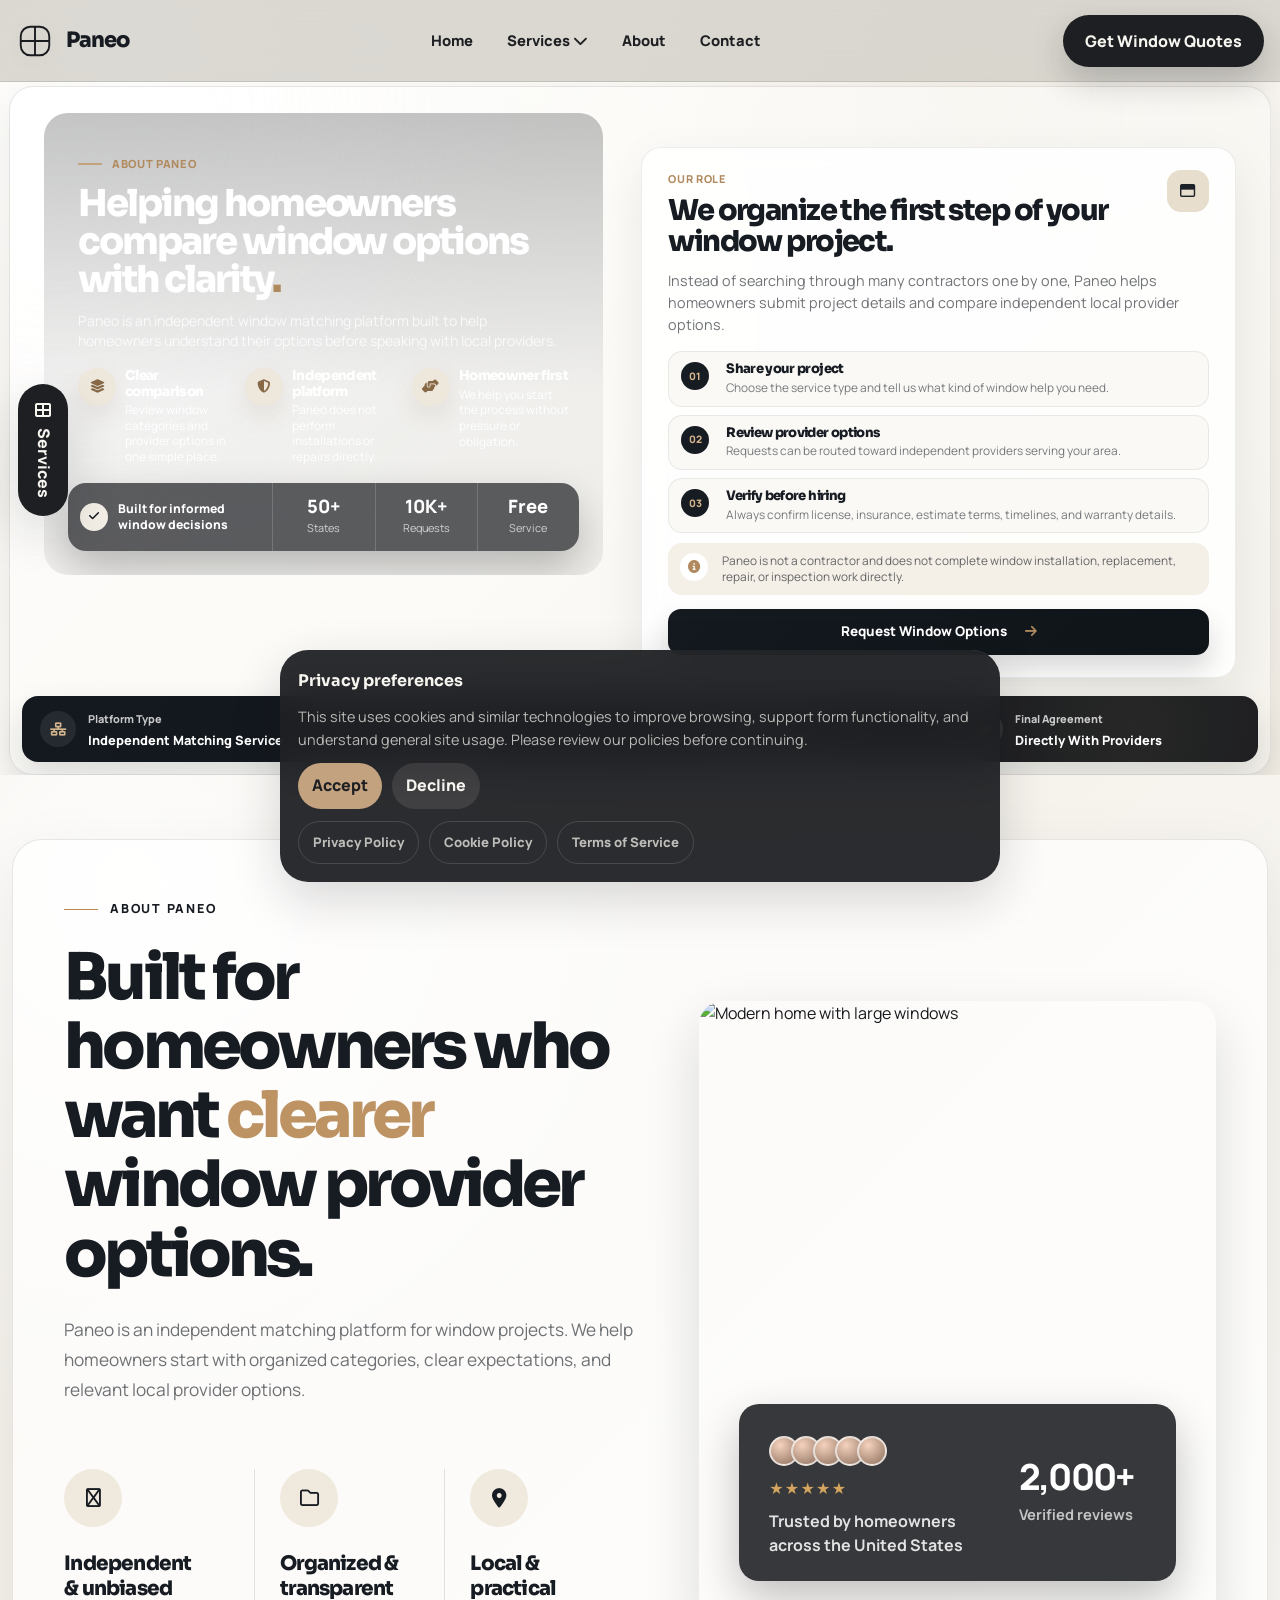
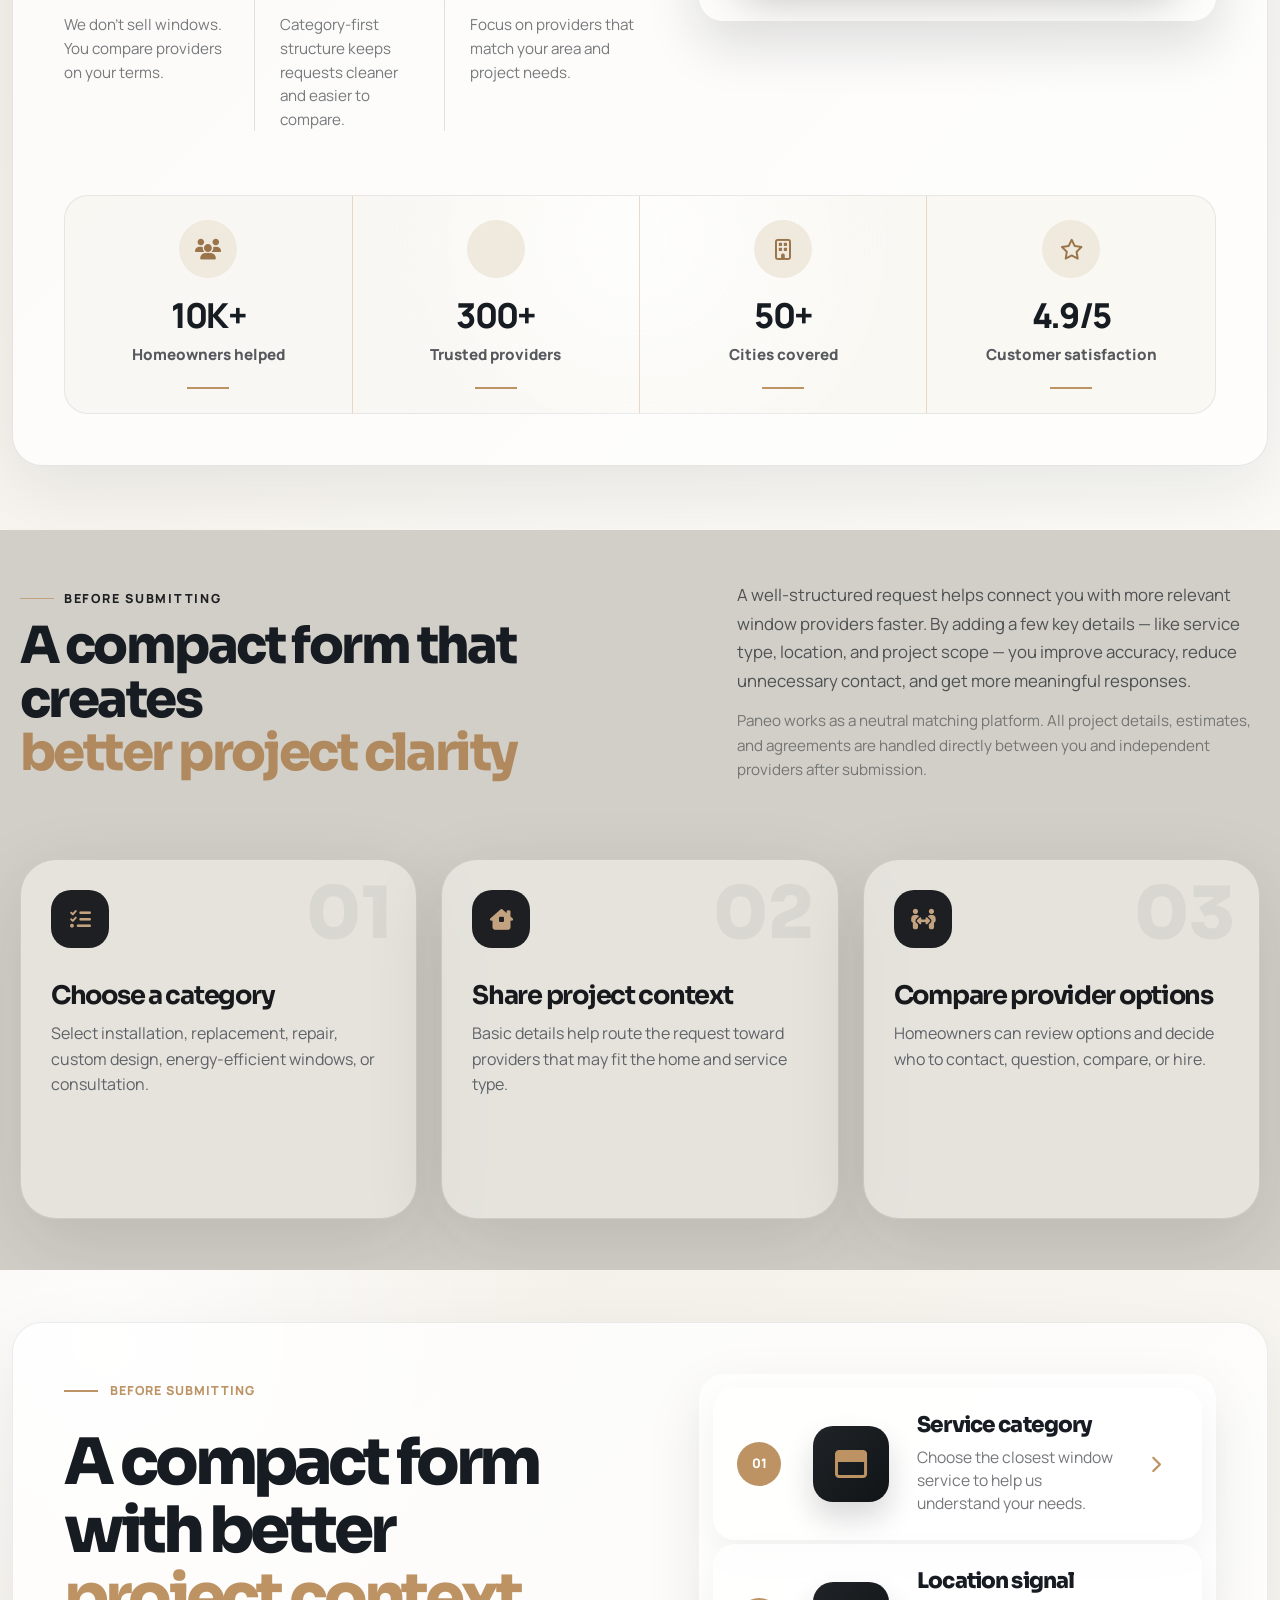
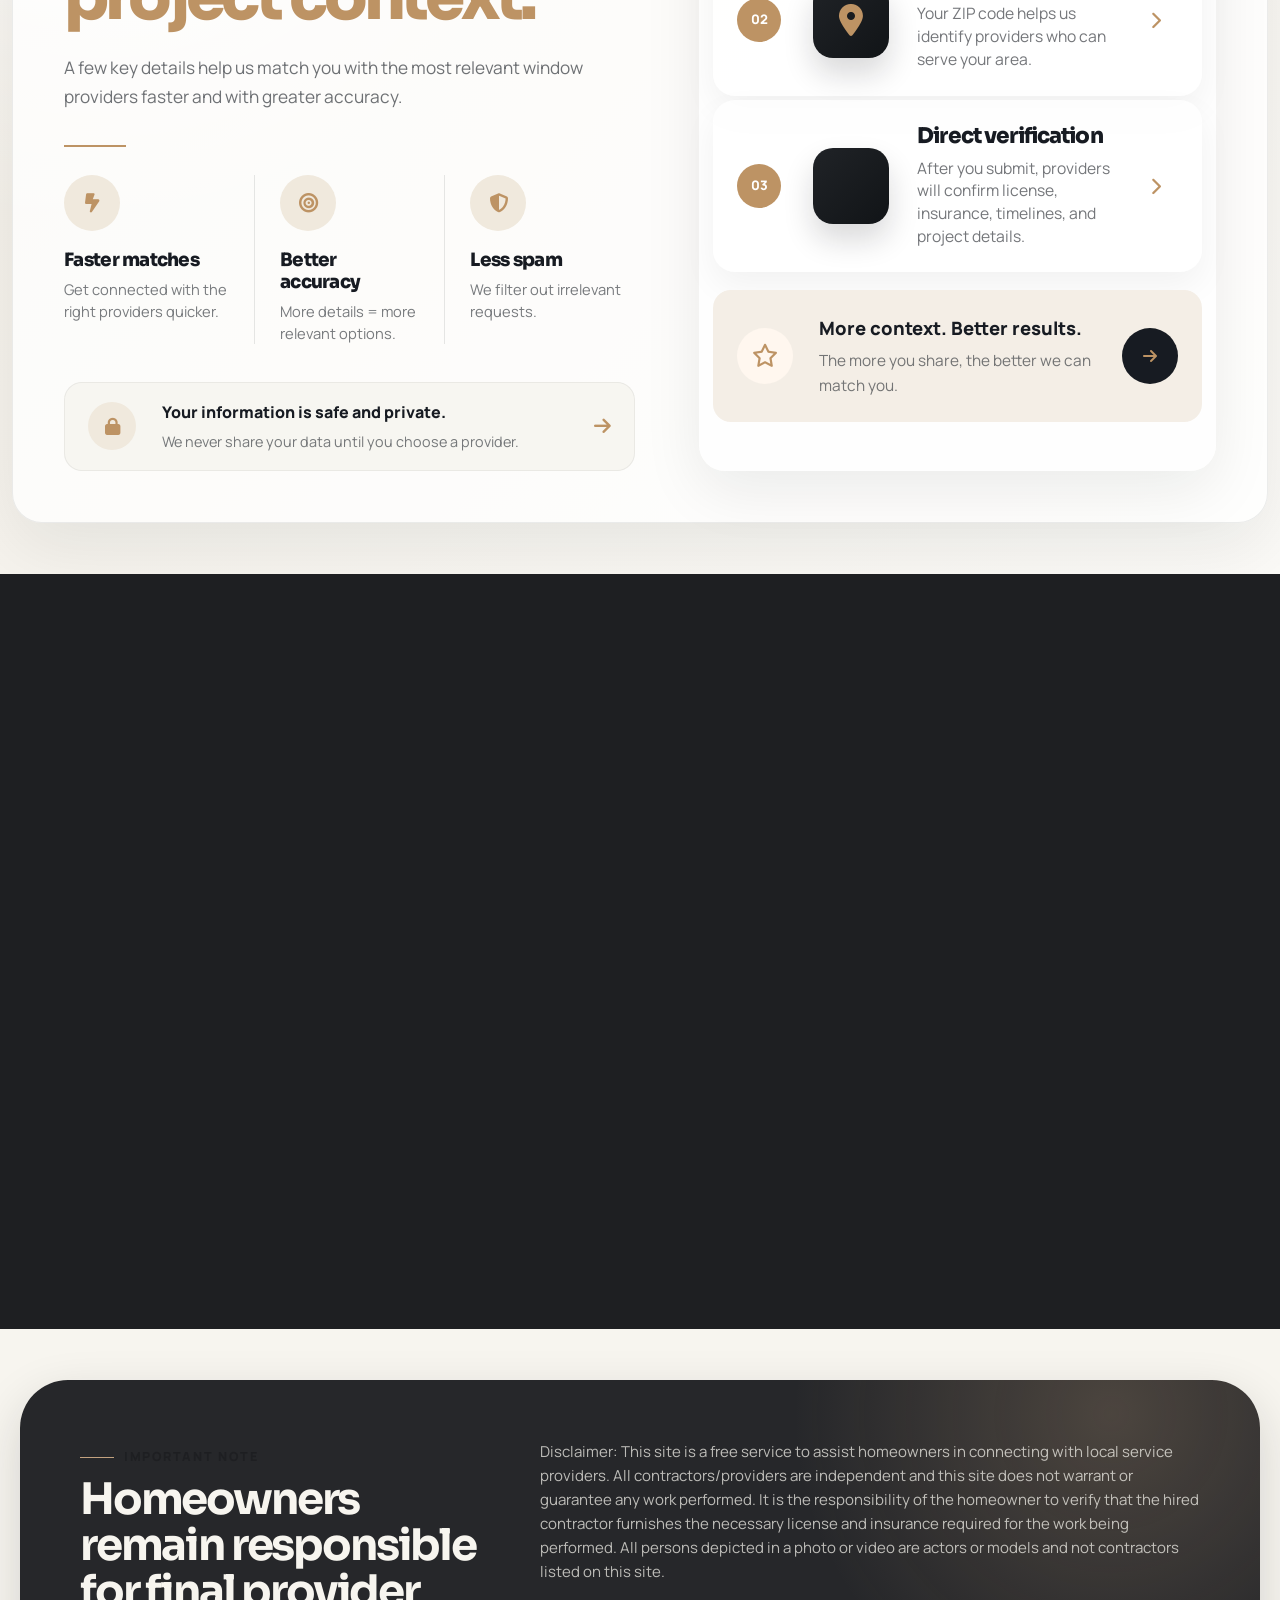
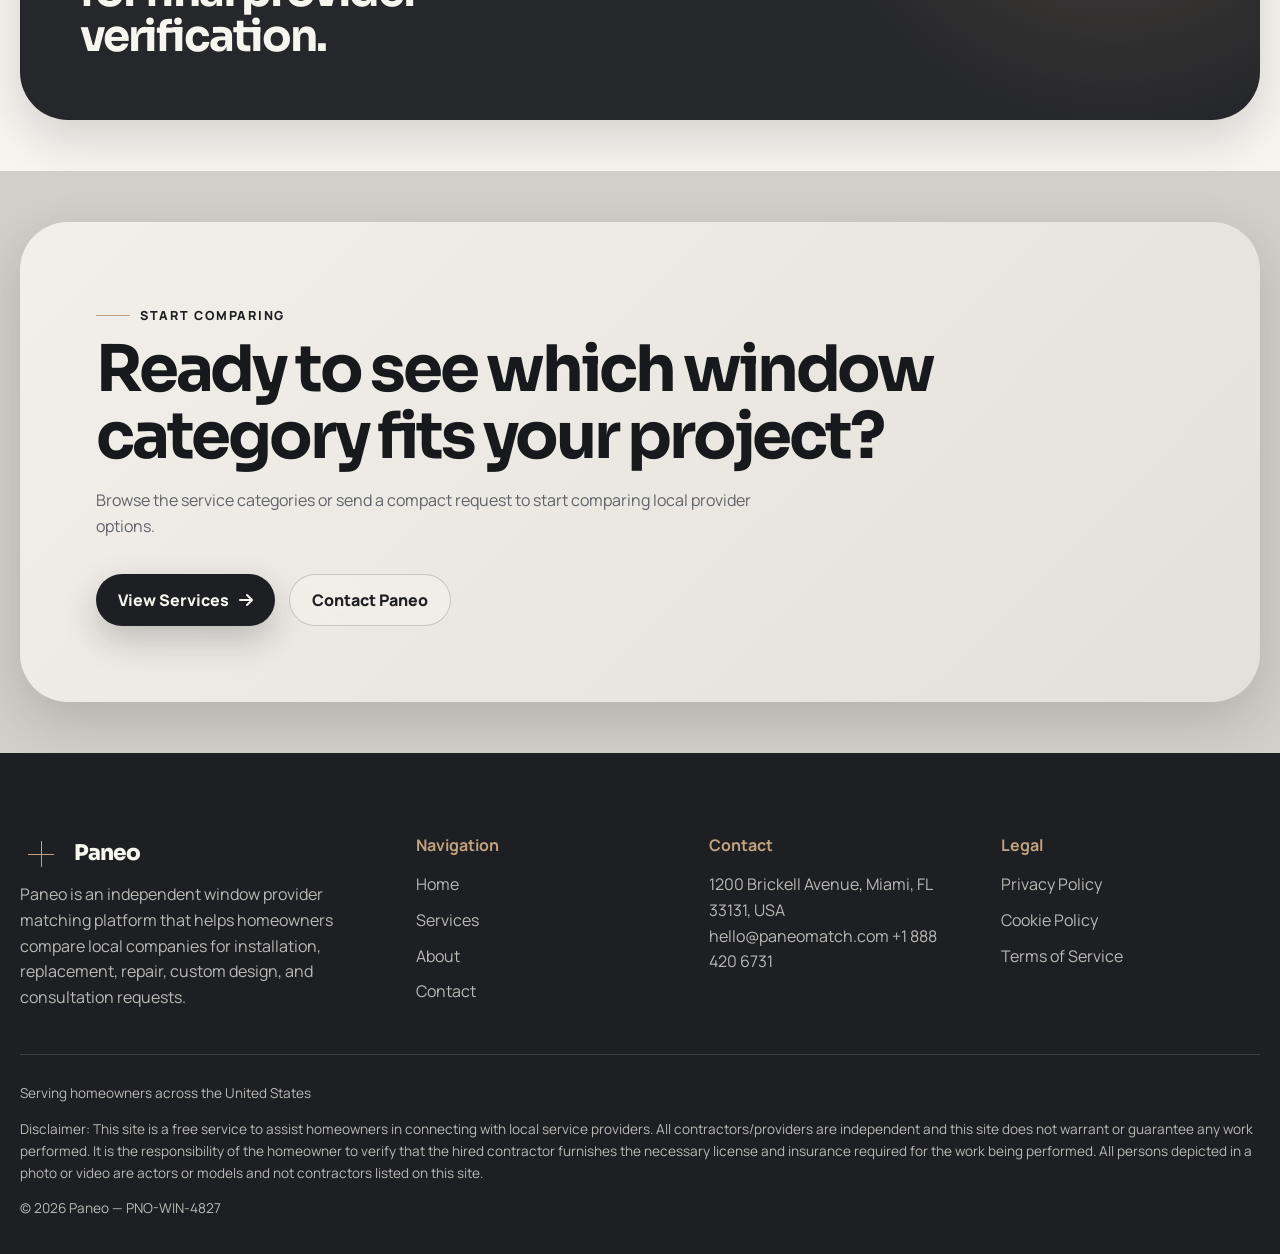
==== about.html @ 1d795426 "+" ====
<!DOCTYPE html>
<html lang="en">

<head>
    <meta charset="UTF-8">
    <meta name="viewport" content="width=device-width, initial-scale=1.0">
    <title>About Paneo | Independent Window Provider Matching Platform</title>

    <meta name="description"
        content="Learn how Paneo helps homeowners compare independent local window providers for installation, replacement, repair, custom design, and consultation requests.">

    <link rel="icon" href="favicon.svg" type="image/svg+xml">

    <link
        href="https://fonts.googleapis.com/css2?family=Manrope:wght@400;500;600;700;800&family=Sora:wght@500;600;700;800&display=swap"
        rel="stylesheet">
    <link rel="stylesheet" href="https://cdnjs.cloudflare.com/ajax/libs/font-awesome/6.5.0/css/all.min.css">

    <link rel="stylesheet" href="css/style.css">
    <link rel="stylesheet" href="css/about.css">
</head>

<body>
    <a class="skip-link" href="#main">Skip to content</a>

    <header class="site-header">
        <div class="header-inner">
<a class="logo logo-premium-simple" href="index.html" aria-label="Paneo home">
    <svg class="logo-icon" viewBox="0 0 48 48" fill="none">
        <rect x="6" y="6" width="36" height="36" rx="12" />
        <line x1="24" y1="6" x2="24" y2="42" />
        <line x1="6" y1="24" x2="42" y2="24" />
    </svg>

    <span class="logo-text">Paneo</span>
</a>

            <nav class="desktop-nav" aria-label="Main navigation">
                <a href="index.html">Home</a>

                <div class="nav-dropdown">
                    <button class="nav-dropdown-toggle" type="button" aria-expanded="false">
                        Services <i class="fa-solid fa-chevron-down"></i>
                    </button>
                    <div class="services-dropdown" data-services-dropdown></div>
                </div>

                <a href="about.html">About</a>
                <a href="contact.html">Contact</a>
            </nav>

            <div class="header-actions">
                <a class="btn btn-primary" href="tel:+18884206731" data-phone>Get Window Quotes</a>

                <button class="mobile-menu-toggle" type="button" data-menu-toggle aria-label="Open menu"
                    aria-expanded="false">
                    <i class="fa-solid fa-bars"></i>
                </button>
            </div>
        </div>
    </header>

    <div class="mobile-menu" data-mobile-menu aria-hidden="true">
        <div class="mobile-menu-inner">
            <nav class="mobile-nav" aria-label="Mobile navigation">
                <a href="index.html">Home</a>

                <button class="mobile-services-toggle" type="button" data-mobile-services-toggle aria-expanded="false">
                    Services <i class="fa-solid fa-plus"></i>
                </button>

                <div class="mobile-services-list" data-mobile-services-list></div>

                <a href="about.html">About</a>
                <a href="contact.html">Contact</a>
            </nav>

            <div class="mobile-contact">
                <a href="tel:+18884206731" data-phone-number>+1 888 420 6731</a>
                <a href="mailto:hello@paneomatch.com" data-email-link data-email>hello@paneomatch.com</a>
                <span data-address>1200 Brickell Avenue, Miami, FL 33131, USA</span>
            </div>
        </div>
    </div>

    <a class="sticky-service-btn" href="services.html">
        <i class="fa-solid fa-table-cells-large"></i>
        Services
    </a>

    <main id="main">
<section class="about-hero">
    <div class="container about-hero-shell">
        <div class="about-hero-grid">

            <div class="about-hero-copy reveal-up">
                <span class="about-hero-eyebrow">About Paneo</span>

                <h1>Helping homeowners compare window options with clarity<span>.</span></h1>

                <p class="lead">
                    Paneo is an independent window matching platform built to help homeowners
                    understand their options before speaking with local providers.
                </p>

                <div class="about-hero-benefits">
                    <article>
                        <i class="fa-solid fa-layer-group"></i>
                        <div>
                            <h3>Clear comparison</h3>
                            <p>Review window categories and provider options in one simple place.</p>
                        </div>
                    </article>

                    <article>
                        <i class="fa-solid fa-shield-halved"></i>
                        <div>
                            <h3>Independent platform</h3>
                            <p>Paneo does not perform installations or repairs directly.</p>
                        </div>
                    </article>

                    <article>
                        <i class="fa-solid fa-handshake-angle"></i>
                        <div>
                            <h3>Homeowner first</h3>
                            <p>We help you start the process without pressure or obligation.</p>
                        </div>
                    </article>
                </div>

                

                <div class="about-hero-media-overlay">
                    <div class="about-hero-media-brand">
                        <i class="fa-solid fa-check"></i>
                        <strong>Built for informed<br>window decisions</strong>
                    </div>
                
                    <div class="about-hero-media-metric">
                        <strong>50+</strong>
                        <span>States</span>
                    </div>
                
                    <div class="about-hero-media-metric">
                        <strong>10K+</strong>
                        <span>Requests</span>
                    </div>
                
                    <div class="about-hero-media-metric">
                        <strong>Free</strong>
                        <span>Service</span>
                    </div>
                </div>
                
            </div>

            <div class="about-hero-panel reveal-up">
                <div class="about-hero-panel-head">
                    <span class="about-hero-panel-icon">
                        <i class="fa-regular fa-window-maximize"></i>
                    </span>

                    <div>
                        <span>Our role</span>
                        <h2>We organize the first step of your window project.</h2>
                    </div>
                </div>

                <p>
                    Instead of searching through many contractors one by one, Paneo helps
                    homeowners submit project details and compare independent local provider options.
                </p>

                <div class="about-hero-steps">
                    <div>
                        <span>01</span>
                        <h3>Share your project</h3>
                        <p>Choose the service type and tell us what kind of window help you need.</p>
                    </div>

                    <div>
                        <span>02</span>
                        <h3>Review provider options</h3>
                        <p>Requests can be routed toward independent providers serving your area.</p>
                    </div>

                    <div>
                        <span>03</span>
                        <h3>Verify before hiring</h3>
                        <p>Always confirm license, insurance, estimate terms, timelines, and warranty details.</p>
                    </div>
                </div>

                <div class="about-hero-panel-note">
                    <i class="fa-solid fa-circle-info"></i>
                    <p>
                        Paneo is not a contractor and does not complete window installation,
                        replacement, repair, or inspection work directly.
                    </p>
                </div>

                <a class="about-hero-btn" href="contact.html">
                    Request Window Options
                    <i class="fa-solid fa-arrow-right"></i>
                </a>
            </div>

        </div>

        <div class="about-hero-strip reveal-up">
            <div>
                <i class="fa-solid fa-network-wired"></i>
                <p><span>Platform Type</span><strong>Independent Matching Service</strong></p>
            </div>

            <div>
                <i class="fa-solid fa-house-chimney-window"></i>
                <p><span>Project Focus</span><strong>Window Services</strong></p>
            </div>

            <div>
                <i class="fa-solid fa-user-check"></i>
                <p><span>Homeowner Control</span><strong>Compare Before Hiring</strong></p>
            </div>

            <div>
                <i class="fa-solid fa-file-signature"></i>
                <p><span>Final Agreement</span><strong>Directly With Providers</strong></p>
            </div>
        </div>
    </div>
</section>

    <section class="about-story section">
        <div class="container about-story-shell">
            <div class="about-story-grid">
                <div class="about-story-content reveal-up">
                    <span class="about-story-eyebrow">About Paneo</span>
    
                    <h2>
                        Built for homeowners who want
                        <span>clearer</span> window provider options.
                    </h2>
    
                    <p>
                        Paneo is an independent matching platform for window projects.
                        We help homeowners start with organized categories, clear expectations,
                        and relevant local provider options.
                    </p>
    
                    <div class="about-story-points">
                        <article>
                            <i class="fa-regular fa-shield"></i>
                            <h3>Independent<br>& unbiased</h3>
                            <p>We don't sell windows. You compare providers on your terms.</p>
                        </article>
    
                        <article>
                            <i class="fa-regular fa-folder"></i>
                            <h3>Organized &<br>transparent</h3>
                            <p>Category-first structure keeps requests cleaner and easier to compare.</p>
                        </article>
    
                        <article>
                            <i class="fa-solid fa-location-dot"></i>
                            <h3>Local &<br>practical</h3>
                            <p>Focus on providers that match your area and project needs.</p>
                        </article>
                    </div>
                </div>
    
                <div class="about-story-image reveal-up">
                    <img src="images/about/about-architectural-windows.jpg" alt="Modern home with large windows">
    
                    <div class="about-story-review">
                        <div>
                            <div class="about-story-avatars">
                                <span></span><span></span><span></span><span></span><span></span>
                            </div>
    
                            <div class="about-story-stars">
                                ★★★★★
                            </div>
    
                            <p>Trusted by homeowners<br>across the United States</p>
                        </div>
    
                        <div>
                            <strong>2,000+</strong>
                            <span>Verified reviews</span>
                        </div>
                    </div>
                </div>
            </div>
    
            <div class="about-story-stats reveal-up">
                <div>
                    <i class="fa-solid fa-users"></i>
                    <strong>10K+</strong>
                    <span>Homeowners helped</span>
                </div>
    
                <div>
                    <i class="fa-regular fa-badge-check"></i>
                    <strong>300+</strong>
                    <span>Trusted providers</span>
                </div>
    
                <div>
                    <i class="fa-regular fa-building"></i>
                    <strong>50+</strong>
                    <span>Cities covered</span>
                </div>
    
                <div>
                    <i class="fa-regular fa-star"></i>
                    <strong>4.9/5</strong>
                    <span>Customer satisfaction</span>
                </div>
            </div>
        </div>
    </section>

        <section class="about-model section">
            <div class="container">
        <div class="section-header section-header-wide reveal-up is-visible">
        
            <div class="section-header-left">
                <span class="eyebrow">Before submitting</span>
        
                <h2>
                    A compact form that creates
                    <span>better project clarity</span>
                </h2>
            </div>
        
            <div class="section-header-right">
                <p class="lead">
                    A well-structured request helps connect you with more relevant
                    window providers faster. By adding a few key details — like
                    service type, location, and project scope — you improve accuracy,
                    reduce unnecessary contact, and get more meaningful responses.
                </p>
        
                <p class="lead-muted">
                    Paneo works as a neutral matching platform. All project details,
                    estimates, and agreements are handled directly between you and
                    independent providers after submission.
                </p>
            </div>
        
        </div>

                <div class="model-grid">
                    <div class="model-card reveal-up">
                        <span>01</span>
                        <i class="fa-solid fa-list-check"></i>
                        <h3>Choose a category</h3>
                        <p>Select installation, replacement, repair, custom design, energy-efficient windows, or
                            consultation.</p>
                    </div>

                    <div class="model-card reveal-up">
                        <span>02</span>
                        <i class="fa-solid fa-house-chimney-window"></i>
                        <h3>Share project context</h3>
                        <p>Basic details help route the request toward providers that may fit the home and service type.
                        </p>
                    </div>

                    <div class="model-card reveal-up">
                        <span>03</span>
                        <i class="fa-solid fa-people-arrows"></i>
                        <h3>Compare provider options</h3>
                        <p>Homeowners can review options and decide who to contact, question, compare, or hire.</p>
                    </div>
                </div>
            </div>
        </section>


<section class="about-proof section">
    <div class="container about-proof-shell">
        <div class="about-proof-grid">

            <div class="about-proof-content reveal-up">
                <span class="about-proof-eyebrow">Before submitting</span>

                <h2>
                    A compact form with better
                    <span>project context.</span>
                </h2>

                <p>
                    A few key details help us match you with the most relevant
                    window providers faster and with greater accuracy.
                </p>

                <div class="about-proof-line"></div>

                <div class="about-proof-benefits">
                    <article>
                        <i class="fa-solid fa-bolt-lightning"></i>
                        <h3>Faster matches</h3>
                        <p>Get connected with the right providers quicker.</p>
                    </article>

                    <article>
                        <i class="fa-solid fa-bullseye"></i>
                        <h3>Better accuracy</h3>
                        <p>More details = more relevant options.</p>
                    </article>

                    <article>
                        <i class="fa-solid fa-shield-halved"></i>
                        <h3>Less spam</h3>
                        <p>We filter out irrelevant requests.</p>
                    </article>
                </div>

                <div class="about-proof-note">
                    <i class="fa-solid fa-lock"></i>
                    <div>
                        <strong>Your information is safe and private.</strong>
                        <span>We never share your data until you choose a provider.</span>
                    </div>
                    <i class="fa-solid fa-arrow-right"></i>
                </div>
            </div>

            <div class="about-proof-panel reveal-up">
                <article>
                    <span>01</span>
                    <i class="fa-regular fa-window-maximize"></i>
                    <div>
                        <h3>Service category</h3>
                        <p>Choose the closest window service to help us understand your needs.</p>
                    </div>
                    <a href="contact.html"><i class="fa-solid fa-chevron-right"></i></a>
                </article>

                <article>
                    <span>02</span>
                    <i class="fa-solid fa-location-dot"></i>
                    <div>
                        <h3>Location signal</h3>
                        <p>Your ZIP code helps us identify providers who can serve your area.</p>
                    </div>
                    <a href="contact.html"><i class="fa-solid fa-chevron-right"></i></a>
                </article>

                <article>
                    <span>03</span>
                    <i class="fa-solid fa-shield-check"></i>
                    <div>
                        <h3>Direct verification</h3>
                        <p>After you submit, providers will confirm license, insurance, timelines, and project details.
                        </p>
                    </div>
                    <a href="contact.html"><i class="fa-solid fa-chevron-right"></i></a>
                </article>

                <div class="about-proof-result">
                    <i class="fa-regular fa-star"></i>
                    <div>
                        <strong>More context. Better results.</strong>
                        <span>The more you share, the better we can match you.</span>
                    </div>
                    <a href="contact.html"><i class="fa-solid fa-arrow-right"></i></a>
                </div>
            </div>

        </div>
    </div>
</section>

        <section class="about-values section">
            <div class="container values-layout">
                <div class="values-image reveal-up">
                    <img src="images/about/about-window-grid.jpg" alt="Square window grid on a modern building">
                </div>

                <div class="values-content reveal-up">
                    <span class="eyebrow">What matters</span>
                    <h2>Clear language. Better context. No misleading contractor claims.</h2>

                    <div class="values-list">
                        <div>
                            <i class="fa-solid fa-check"></i>
                            <p>Aggregator-safe content that avoids direct service claims.</p>
                        </div>
                        <div>
                            <i class="fa-solid fa-check"></i>
                            <p>Service pages organized around real homeowner project types.</p>
                        </div>
                        <div>
                            <i class="fa-solid fa-check"></i>
                            <p>Simple quote request flow with clear verification reminders.</p>
                        </div>
                        <div>
                            <i class="fa-solid fa-check"></i>
                            <p>USA-wide positioning without pretending to be one local contractor.</p>
                        </div>
                    </div>
                </div>
            </div>
        </section>

        <section class="about-disclaimer section">
            <div class="container">
                <div class="disclaimer-card reveal-up">
                    <div>
                        <span class="eyebrow">Important note</span>
                        <h2>Homeowners remain responsible for final provider verification.</h2>
                    </div>

                    <p data-disclaimer>
                        Disclaimer: This site is a free service to assist homeowners in connecting with local service
                        providers. All contractors/providers are independent and this site does not warrant or guarantee
                        any work performed. It is the responsibility of the homeowner to verify that the hired
                        contractor furnishes the necessary license and insurance required for the work being performed.
                        All persons depicted in a photo or video are actors or models and not contractors listed on this
                        site.
                    </p>
                </div>
            </div>
        </section>

        <section class="about-cta section">
            <div class="container">
                <div class="about-cta-card reveal-up">
                    <span class="eyebrow">Start comparing</span>
                    <h2>Ready to see which window category fits your project?</h2>
                    <p>
                        Browse the service categories or send a compact request to start comparing
                        local provider options.
                    </p>

                    <div class="about-cta-actions">
                        <a class="btn btn-primary" href="services.html">
                            View Services
                            <i class="fa-solid fa-arrow-right"></i>
                        </a>
                        <a class="btn btn-ghost" href="contact.html">Contact Paneo</a>
                    </div>
                </div>
            </div>
        </section>
    </main>

    <footer class="site-footer"></footer>

    <script src="js/config.js"></script>
    <script src="js/services-data.js"></script>
    <script src="js/main.js"></script>
    <script src="js/about.js"></script>
</body>

</html>
---- css/style.css ----
/* ===============================
   PANE0 / PANEO GLOBAL STYLES
================================ */

@import url("home.css");
@import url("services.css");
@import url("about.css");
@import url("contact.css");
@import url("service-page.css");
@import url("legal.css");
@import url("premium-upgrades.css");
@import url("final-redesign.css");
@import url("ultra-polish.css");

/* ===============================
   VARIABLES
================================ */

:root {
    --color-bg: #d1cfc7;
    --color-bg-soft: #ddd9cf;
    --color-dark: #1e1f22;
    --color-dark-2: #18191c;
    --color-accent: #c2a27f;
    --color-accent-dark: #9f7d59;
    --color-line: #9a9da3;
    --color-white: #f7f5ef;
    --color-muted: #5f6268;

    --font-main: "Manrope", system-ui, sans-serif;
    --font-display: "Sora", system-ui, sans-serif;

    --container: 1440px;
    --header-height: 82px;

    --radius-sm: 14px;
    --radius-md: 24px;
    --radius-lg: 36px;
    --radius-xl: 48px;

    --shadow-soft: 0 24px 80px rgba(24, 25, 28, 0.12);
    --shadow-card: 0 18px 50px rgba(24, 25, 28, 0.16);

    --transition: 0.35s ease;
}

/* ===============================
   RESET
================================ */

*,
*::before,
*::after {
    box-sizing: border-box;
}

html {
    scroll-behavior: smooth;
    overflow-x: hidden;
    scroll-padding-top: calc(var(--header-height) + 12px);
}

body {
    margin: 0;
    min-width: 320px;
    overflow-x: hidden;
    background:
        radial-gradient(circle at 15% 5%, rgba(255, 255, 255, 0.35), transparent 28%),
        linear-gradient(135deg, var(--color-bg), var(--color-bg-soft));
    color: var(--color-text, #18191c);
    font-family: var(--font-main);
    font-size: 16px;
    line-height: 1.6;
}

img,
picture,
video,
canvas,
svg {
    max-width: 100%;
    display: block;
}

img {
    object-fit: cover;
}

a {
    color: inherit;
    text-decoration: none;
}

button,
input,
textarea,
select {
    font: inherit;
}

button {
    border: 0;
    cursor: pointer;
}

ul,
ol {
    padding: 0;
    margin: 0;
    list-style: none;
}

h1,
h2,
h3,
h4,
p {
    margin: 0;
}

/* ===============================
   ACCESSIBILITY
================================ */

.skip-link {
    position: fixed;
    top: 14px;
    left: 14px;
    z-index: 9999;
    transform: translateY(-140%);
    padding: 12px 18px;
    background: var(--color-dark);
    color: var(--color-white);
    border-radius: 999px;
    transition: var(--transition);
}

.skip-link:focus {
    transform: translateY(0);
}

:focus-visible {
    outline: 3px solid var(--color-accent);
    outline-offset: 4px;
}

/* ===============================
   BASE LAYOUT
================================ */

.container {
    width: min(100% - 40px, var(--container));
    margin-inline: auto;
}

.section {
    position: relative;
    padding: clamp(35px, 4vw, 65px) 0;
}

.section-header {
    max-width: 760px;
    margin-bottom: clamp(16px, 2.5vw, 32px);
}

.section-header__main {
    min-width: 0;
}

@media (min-width: 1100px) {
    .section-header {
        max-width: none;
        display: flex;
        flex-wrap: wrap;
        align-items: flex-end;
        justify-content: space-between;
        column-gap: clamp(24px, 4vw, 84px);
        row-gap: 16px;
    }

    .section-header__main {
        flex: 1 1 520px;
    }

    .section-header .lead {
        flex: 0 1 540px;
        margin-top: 0;
        max-width: 540px;
        min-width: 0;
    }
}

.eyebrow {
    display: inline-flex;
    align-items: center;
    gap: 10px;
    margin-bottom: 10px;
    color: var(--color-dark);
    font-size: 0.78rem;
    font-weight: 800;
    letter-spacing: 0.14em;
    text-transform: uppercase;
}

.eyebrow::before {
    content: "";
    width: 34px;
    height: 1px;
    background: var(--color-accent);
}

h1,
h2,
h3 {
    font-family: var(--font-display);
    color: var(--color-dark-2);
    line-height: 1.05;
    letter-spacing: -0.05em;
}

h1 {
    font-size: clamp(3.1rem, 8vw, 8.5rem);
}

h2 {
    font-size: clamp(2.2rem, 5vw, 5.6rem);
}

h3 {
    font-size: clamp(1.35rem, 2vw, 2.2rem);
}

.lead {
    max-width: 680px;
    margin-top: 12px;
    color: var(--color-muted);
    font-size: clamp(1rem, 1.3vw, 1.18rem);
}

/* ===============================
   BUTTONS
================================ */

.btn {
    display: inline-flex;
    align-items: center;
    justify-content: center;
    gap: 10px;
    min-height: 52px;
    padding: 14px 22px;
    border-radius: 999px;
    font-weight: 800;
    line-height: 1;
    transition: transform var(--transition), box-shadow var(--transition), background var(--transition);
}

.btn-primary {
    background: var(--color-dark);
    color: var(--color-white);
    box-shadow: 0 14px 34px rgba(24, 25, 28, 0.22);
}

.btn-primary:hover {
    transform: translateY(-3px);
    background: #000;
    box-shadow: 0 22px 50px rgba(24, 25, 28, 0.3);
}

.btn-accent {
    background: var(--color-accent);
    color: var(--color-dark);
}

.btn-accent:hover {
    transform: translateY(-3px);
    background: var(--color-accent-dark);
}

.btn-ghost {
    border: 1px solid rgba(24, 25, 28, 0.18);
    background: rgba(247, 245, 239, 0.42);
    color: var(--color-dark);
    backdrop-filter: blur(18px);
}

.btn-ghost:hover {
    transform: translateY(-3px);
    border-color: var(--color-dark);
}

/* ===============================
   HEADER
================================ */

.site-header {
    position: fixed;
    top: 0;
    left: 0;
    right: 0;
    z-index: 1000;
    height: var(--header-height);
    background: rgba(209, 207, 199, 0.78);
    backdrop-filter: blur(22px);
    border-bottom: 1px solid rgba(24, 25, 28, 0.12);
}

.header-inner {
    width: min(100% - 32px, var(--container));
    height: 100%;
    margin-inline: auto;
    display: flex;
    align-items: center;
    justify-content: space-between;
    gap: 24px;
}

.logo {
    display: inline-flex;
    align-items: center;
    gap: 12px;
    font-family: var(--font-display);
    font-size: 1.35rem;
    font-weight: 900;
    letter-spacing: -0.05em;
}

.logo-mark {
    position: relative;
    width: 42px;
    height: 42px;
    border: 1px solid var(--color-dark);
    border-radius: 14px;
}

.logo-mark::before,
.logo-mark::after {
    content: "";
    position: absolute;
    background: var(--color-accent);
}

.logo-mark::before {
    left: 50%;
    top: 7px;
    width: 1px;
    height: 26px;
}

.logo-mark::after {
    top: 50%;
    left: 7px;
    width: 26px;
    height: 1px;
}

.desktop-nav {
    display: flex;
    align-items: center;
    gap: 6px;
}

.desktop-nav a,
.nav-dropdown-toggle {
    padding: 12px 14px;
    border-radius: 999px;
    color: var(--color-dark);
    font-size: 0.92rem;
    font-weight: 800;
    background: transparent;
    transition: var(--transition);
}

.desktop-nav a:hover,
.nav-dropdown-toggle:hover {
    background: rgba(247, 245, 239, 0.55);
}

.header-actions {
    display: flex;
    align-items: center;
    gap: 12px;
}

.mobile-menu-toggle {
    display: none;
    width: 48px;
    height: 48px;
    border-radius: 50%;
    background: var(--color-dark);
    color: var(--color-white);
}

/* ===============================
   DROPDOWN
================================ */

.nav-dropdown {
    position: relative;
}

.services-dropdown {
    position: absolute;
    top: calc(100% + 18px);
    left: 0;
    width: 330px;
    padding: 12px;
    border: 1px solid rgba(24, 25, 28, 0.12);
    border-radius: 28px;
    background: rgba(247, 245, 239, 0.92);
    box-shadow: var(--shadow-soft);
    backdrop-filter: blur(22px);
    opacity: 0;
    visibility: hidden;
    transform: translateY(14px);
    transition: var(--transition);
}

.nav-dropdown:hover .services-dropdown,
.nav-dropdown.is-open .services-dropdown {
    opacity: 1;
    visibility: visible;
    transform: translateY(0);
}

.services-dropdown a {
    display: flex;
    align-items: center;
    gap: 12px;
    padding: 14px;
    border-radius: 18px;
}

.services-dropdown a:hover {
    background: rgba(194, 162, 127, 0.18);
}

/* ===============================
   MOBILE MENU
================================ */

.mobile-menu {
    position: fixed;
    inset: 0;
    z-index: 999;
    display: grid;
    align-items: center;
    padding: 100px 22px 28px;
    background:
        radial-gradient(circle at top right, rgba(194, 162, 127, 0.25), transparent 30%),
        var(--color-dark);
    color: var(--color-white);
    transform: translateX(100%);
    transition: transform 0.55s cubic-bezier(.19, 1, .22, 1);
}

.mobile-menu.is-open {
    transform: translateX(0);
}

.mobile-menu-inner {
    width: min(100%, 760px);
    margin-inline: auto;
}

.mobile-nav {
    display: grid;
    gap: 12px;
}

.mobile-nav a,
.mobile-services-toggle {
    display: flex;
    justify-content: space-between;
    align-items: center;
    padding: 18px 0;
    border-bottom: 1px solid rgba(247, 245, 239, 0.14);
    color: var(--color-white);
    font-family: var(--font-display);
    font-size: clamp(1.7rem, 8vw, 4rem);
    font-weight: 800;
    letter-spacing: -0.05em;
    background: transparent;
}

.mobile-services-list {
    display: none;
    gap: 10px;
    padding: 18px 0;
}

.mobile-services-list.is-open {
    display: grid;
}

.mobile-services-list a {
    font-family: var(--font-main);
    font-size: 1rem;
    letter-spacing: 0;
    padding: 12px 16px;
    border: 1px solid rgba(247, 245, 239, 0.14);
    border-radius: 999px;
}

.mobile-contact {
    margin-top: 34px;
    display: grid;
    gap: 12px;
    color: rgba(247, 245, 239, 0.78);
}

/* ===============================
   STICKY LEFT SERVICE BUTTON
================================ */

.sticky-service-btn {
    position: fixed;
    left: 18px;
    top: 50%;
    z-index: 800;
    transform: translateY(-50%);
    writing-mode: vertical-rl;
    display: inline-flex;
    align-items: center;
    gap: 10px;
    padding: 18px 12px;
    border-radius: 999px;
    background: var(--color-dark);
    color: var(--color-white);
    box-shadow: var(--shadow-card);
    font-weight: 800;
    transition: var(--transition);
}

.sticky-service-btn:hover {
    background: var(--color-accent);
    color: var(--color-dark);
}

/* ===============================
   CARDS
================================ */

.premium-card {
    position: relative;
    overflow: hidden;
    border: 1px solid rgba(24, 25, 28, 0.12);
    border-radius: var(--radius-lg);
    background: rgba(247, 245, 239, 0.48);
    box-shadow: var(--shadow-soft);
    backdrop-filter: blur(18px);
}

.image-card {
    position: relative;
    min-height: 420px;
    overflow: hidden;
    border-radius: var(--radius-lg);
    color: var(--color-white);
    isolation: isolate;
}

.image-card img {
    position: absolute;
    inset: 0;
    width: 100%;
    height: 100%;
    transition: transform 0.8s ease;
    z-index: -2;
}

.image-card::after {
    content: "";
    position: absolute;
    inset: 0;
    z-index: -1;
    background: linear-gradient(180deg, rgba(24, 25, 28, 0.1), rgba(24, 25, 28, 0.78));
}

.image-card:hover img {
    transform: scale(1.08);
}

.image-card-content {
    position: absolute;
    inset: auto 24px 24px;
    display: grid;
    gap: 12px;
}

/* ===============================
   FORMS
================================ */

.form-card {
    max-width: 560px;
    padding: clamp(22px, 4vw, 36px);
    border-radius: var(--radius-lg);
    background: rgba(247, 245, 239, 0.72);
    border: 1px solid rgba(24, 25, 28, 0.12);
    box-shadow: var(--shadow-soft);
}

.form-grid {
    display: grid;
    gap: 14px;
}

.form-field {
    position: relative;
}

.form-field input,
.form-field textarea,
.form-field select {
    width: 100%;
    min-height: 54px;
    padding: 15px 44px 15px 16px;
    border: 1px solid rgba(24, 25, 28, 0.16);
    border-radius: 18px;
    background: rgba(255, 255, 255, 0.42);
    color: var(--color-dark);
    resize: none;
    transition: var(--transition);
}

.form-field textarea {
    min-height: 110px;
}

.form-field input:focus,
.form-field textarea:focus,
.form-field select:focus {
    border-color: var(--color-accent);
    background: rgba(255, 255, 255, 0.7);
}

.form-field .field-check {
    position: absolute;
    right: 16px;
    top: 17px;
    width: 20px;
    height: 20px;
    border-radius: 50%;
    background: var(--color-accent);
    opacity: 0;
    transform: scale(0.6);
    transition: var(--transition);
}

.form-field input:valid+.field-check,
.form-field textarea:valid+.field-check {
    opacity: 1;
    transform: scale(1);
}

/* ===============================
   FOOTER
================================ */

.site-footer {
    position: relative;
    overflow: hidden;
    background: var(--color-dark);
    color: var(--color-white);
    padding: 80px 0 34px;
}

.footer-container {
    width: min(100% - 40px, var(--container));
    margin-inline: auto;
}

.footer-top {
    display: grid;
    grid-template-columns: 1.4fr repeat(3, 1fr);
    gap: 34px;
    padding-bottom: 44px;
    border-bottom: 1px solid rgba(247, 245, 239, 0.14);
}

.footer-brand h3 {
    color: var(--color-white);
    margin-bottom: 14px;
}

.footer-brand p,
.footer-bottom,
.footer-contact p,
.footer-contact a,
.footer-nav a,
.footer-legal a {
    color: rgba(247, 245, 239, 0.72);
}

.site-footer h4 {
    margin-bottom: 14px;
    color: var(--color-accent);
}

.site-footer li+li {
    margin-top: 10px;
}

.site-footer a:hover {
    color: var(--color-white);
}

.footer-bottom {
    display: grid;
    gap: 14px;
    padding-top: 28px;
    font-size: 0.85rem;
}

/* ===============================
   COOKIE BANNER
================================ */

.cookie-banner {
    position: fixed;
    left: 50%;
    bottom: 18px;
    z-index: 2000;
    width: min(720px, calc(100% - 28px));
    transform: translateX(-50%);
    padding: 18px;
    border-radius: 28px;
    background: rgba(30, 31, 34, 0.94);
    color: var(--color-white);
    box-shadow: var(--shadow-card);
    backdrop-filter: blur(20px);
}

.cookie-content {
    display: grid;
    gap: 12px;
}

.cookie-content h4 {
    color: var(--color-white);
    font-family: var(--font-display);
}

.cookie-content p {
    color: rgba(247, 245, 239, 0.72);
    font-size: 0.9rem;
}

.cookie-actions,
.cookie-links {
    display: flex;
    flex-wrap: wrap;
    gap: 10px;
}

.cookie-actions button,
.cookie-links a {
    padding: 10px 14px;
    border-radius: 999px;
    font-weight: 800;
}

.btn-accept {
    background: var(--color-accent);
    color: var(--color-dark);
}

.btn-decline {
    background: rgba(247, 245, 239, 0.1);
    color: var(--color-white);
}

.cookie-links a {
    border: 1px solid rgba(247, 245, 239, 0.14);
    color: rgba(247, 245, 239, 0.72);
    font-size: 0.82rem;
}

/* ===============================
   ANIMATION HELPERS
================================ */

.reveal-up {
    opacity: 1;
    transform: none;
}

.reveal-ready .reveal-up {
    opacity: 0;
    transform: translateY(28px);
    transition: 0.7s ease;
}

.reveal-ready .reveal-up.is-visible {
    opacity: 1;
    transform: translateY(0);
}

.hover-line {
    position: relative;
}

.hover-line::after {
    content: "";
    position: absolute;
    left: 0;
    bottom: -4px;
    width: 0;
    height: 1px;
    background: var(--color-accent);
    transition: var(--transition);
}

.hover-line:hover::after {
    width: 100%;
}

/* ===============================
   RESPONSIVE
================================ */

@media (max-width: 1100px) {
    .desktop-nav {
        display: none;
    }

    .mobile-menu-toggle {
        display: inline-grid;
        place-items: center;
    }

    .header-actions .btn-primary {
        min-height: 46px;
        padding: 12px 16px;
        font-size: 0.85rem;
    }

    .footer-top {
        grid-template-columns: 1fr 1fr;
    }
}

@media (max-width: 760px) {
    :root {
        --header-height: 74px;
    }

    .container,
    .footer-container {
        width: min(100% - 28px, var(--container));
    }

    .section {
        padding: 32px 0;
    }

    .header-inner {
        width: min(100% - 24px, var(--container));
    }

    .logo {
        font-size: 1.1rem;
    }

    .logo-mark {
        width: 38px;
        height: 38px;
    }

    .header-actions {
        gap: 8px;
    }

    .header-actions .btn-primary {
        max-width: 152px;
        white-space: nowrap;
        overflow: hidden;
        text-overflow: ellipsis;
    }

    .sticky-service-btn {
        left: 10px;
        padding: 14px 10px;
        font-size: 0.78rem;
    }

    .footer-top {
        grid-template-columns: 1fr;
    }

    .cookie-banner {
        bottom: 10px;
        border-radius: 22px;
    }
}

@media (max-width: 460px) {
    h1 {
        font-size: clamp(2.75rem, 17vw, 4.2rem);
    }

    .header-actions .btn-primary {
        max-width: 124px;
        padding-inline: 12px;
    }

    .mobile-nav a,
    .mobile-services-toggle {
        font-size: 2rem;
    }
}

/* ===============================
   LOGO FIX
================================ */

.site-header .logo {
    display: inline-flex;
    align-items: center;
    gap: 12px;
    font-family: var(--font-display);
    font-size: 1.35rem;
    font-weight: 900;
    letter-spacing: -0.05em;
    color: var(--color-dark);
}

.site-header .logo-mark {
    position: relative;
    flex: 0 0 42px;
    width: 42px;
    height: 42px;
    border: 1px solid var(--color-dark);
    border-radius: 14px;
}

.site-header .logo-mark::before,
.site-header .logo-mark::after {
    content: "";
    position: absolute;
    display: block;
    background: var(--color-accent);
}

.site-header .logo-mark::before {
    left: 50%;
    top: 7px;
    width: 1px;
    height: 26px;
    transform: translateX(-50%);
}

.site-header .logo-mark::after {
    top: 50%;
    left: 7px;
    width: 26px;
    height: 1px;
    transform: translateY(-50%);
}

/* ===============================
   PREMIUM SIMPLE LOGO
================================ */

.logo-premium-simple {
    display: inline-flex;
    align-items: center;
    gap: 12px;
    font-family: var(--font-display);
    font-weight: 900;
    letter-spacing: -0.045em;
}

/* сама иконка */
.logo-premium-simple .logo-icon {
    width: 38px;
    height: 38px;
    stroke: #1a1b1f;
    stroke-width: 2.4;
    /* жирнее */
    border-radius: 12px;

    /* subtle depth */
    filter: drop-shadow(0 4px 8px rgba(0, 0, 0, 0.08));
    transition: all 0.3s ease;
}

/* текст */
.logo-premium-simple .logo-text {
    font-size: 1.32rem;
    color: #171b22;
    transition: 0.3s ease;
}

/* hover — дорогой subtle */
.logo-premium-simple:hover .logo-icon {
    stroke: #b08a5e;
    transform: translateY(-1px);
    filter: drop-shadow(0 8px 16px rgba(0, 0, 0, 0.12));
}

.logo-premium-simple:hover .logo-text {
    color: #b08a5e;
}
---- css/about.css ----
/* ===============================
   ABOUT HERO
================================ */

.about-hero {
    padding: calc(var(--header-height) + 4px) 0 0;
    background:
        radial-gradient(circle at 10% 8%, rgba(255, 255, 255, 0.9), transparent 34%),
        radial-gradient(circle at 75% 12%, rgba(194, 162, 127, 0.13), transparent 30%),
        linear-gradient(135deg, #f7f5ef 0%, #fbfaf7 48%, #f2eee6 100%);
}

.about-hero .container {
    width: min(100% - 18px, 1440px);
}

.about-hero-shell {
    position: relative;
    overflow: visible;
    border: 1px solid rgba(24, 25, 28, 0.1);
    border-radius: 24px;
    background:
        radial-gradient(circle at 4% 5%, rgba(255, 255, 255, 0.95), transparent 34%),
        linear-gradient(135deg, rgba(255, 255, 255, 0.72), rgba(247, 245, 239, 0.72));
    box-shadow: 0 18px 45px rgba(17, 20, 26, 0.07);
}

.about-hero-grid {
    display: grid;
    grid-template-columns: minmax(0, 0.94fr) minmax(420px, 1fr);
    gap: clamp(24px, 3vw, 40px);
    align-items: start;
    padding: 26px 34px 18px;
}

.about-hero-copy,
.about-hero-panel,
.about-hero-benefits,
.about-hero-media {
    min-width: 0;
}

.about-hero-eyebrow {
    display: inline-flex;
    align-items: center;
    gap: 10px;
    margin-bottom: 12px;
    color: #b08a5e;
    font-size: 0.7rem;
    font-weight: 900;
    letter-spacing: 0.06em;
    text-transform: uppercase;
}

.about-hero-eyebrow::before {
    content: "";
    width: 24px;
    height: 2px;
    background: #c2a27f;
}

.about-hero-copy h1 {
    max-width: 540px;
    margin: 0;
    color: #171b22;
    font-size: clamp(2.1rem, 2.9vw, 3.25rem);
    line-height: 1.02;
    letter-spacing: -0.055em;
    font-weight: 800;
}

.about-hero-copy h1 span {
    color: #b08a5e;
}

.about-hero-copy .lead {
    max-width: 500px;
    margin: 12px 0 0;
    color: rgba(23, 27, 34, 0.62);
    font-size: 0.88rem;
    line-height: 1.48;
}

.about-hero-benefits {
    margin-top: 16px;
    display: grid;
    grid-template-columns: repeat(3, minmax(0, 1fr));
    gap: 10px;
}

.about-hero-benefits article {
    display: grid;
    grid-template-columns: 38px 1fr;
    gap: 9px;
    align-items: start;
}

.about-hero-benefits i {
    width: 38px;
    height: 38px;
    display: grid;
    place-items: center;
    border-radius: 50%;
    background: #eee7dc;
    color: #876948;
    font-size: 0.84rem;
    box-shadow: 0 10px 24px rgba(120, 96, 68, 0.12);
}

.about-hero-benefits h3 {
    margin: 0 0 3px;
    color: #171b22;
    font-size: 0.84rem;
    line-height: 1.15;
    font-weight: 800;
}

.about-hero-benefits p {
    margin: 0;
    color: rgba(23, 27, 34, 0.58);
    font-size: 0.74rem;
    line-height: 1.32;
}

.about-hero-media {
    position: relative;
    margin-top: 18px;
    overflow: hidden;
    border-radius: 18px;
    background: #ded7cc;
    box-shadow: 0 18px 35px rgba(17, 20, 26, 0.1);
}

.about-hero-media img {
    display: block;
    width: 100%;
    height: 190px;
    object-fit: cover;
}

.about-hero-media-overlay {
    position: absolute;
    left: 12px;
    right: 12px;
    bottom: 12px;
    display: grid;
    grid-template-columns: 1.45fr repeat(3, 0.56fr);
    overflow: hidden;
    border-radius: 14px;
    background: rgba(18, 19, 20, 0.88);
    backdrop-filter: blur(16px);
}

.about-hero-media-brand,
.about-hero-media-metric {
    min-height: 56px;
    color: #fff;
    display: grid;
    align-content: center;
}

.about-hero-media-brand {
    grid-template-columns: 30px 1fr;
    gap: 8px;
    align-items: center;
    padding: 10px 12px;
}

.about-hero-media-brand i {
    width: 28px;
    height: 28px;
    display: grid;
    place-items: center;
    border-radius: 50%;
    background: #f3eee5;
    color: #14171c;
    font-size: 0.72rem;
}

.about-hero-media-brand strong {
    font-size: 0.76rem;
    line-height: 1.25;
    font-weight: 800;
}

.about-hero-media-metric {
    justify-items: center;
    padding: 8px;
    border-left: 1px solid rgba(255, 255, 255, 0.16);
}

.about-hero-media-metric strong {
    font-size: 1.15rem;
    line-height: 1;
    font-weight: 900;
}

.about-hero-media-metric span {
    margin-top: 4px;
    color: rgba(255, 255, 255, 0.72);
    font-size: 0.68rem;
}

/* RIGHT PANEL */

.about-hero-panel {
    width: 100%;
    align-self: start;
    margin-top: 34px;
    padding: 20px 22px 20px 34px;
    border: 1px solid rgba(24, 25, 28, 0.08);
    border-radius: 20px;
    background: rgba(255, 255, 255, 0.86);
    box-shadow: 0 20px 50px rgba(17, 20, 26, 0.08);
    backdrop-filter: blur(14px);
}

.about-hero-panel {
    width: 100%;
    align-self: start;
    margin-top: 34px;
    padding: 22px 26px;
    border: 1px solid rgba(24, 25, 28, 0.08);
    border-radius: 20px;
    background: rgba(255, 255, 255, 0.86);
    box-shadow: 0 20px 50px rgba(17, 20, 26, 0.08);
    backdrop-filter: blur(14px);
}

.about-hero-panel-head {
    display: grid;
    grid-template-columns: 1fr auto;
    gap: 18px;
    align-items: start;
    margin-bottom: 14px;
}

.about-hero-panel-head>div {
    grid-column: 1;
    max-width: 100%;
}

.about-hero-panel-icon {
    grid-column: 2;
    grid-row: 1;
    width: 42px;
    height: 42px;
    display: grid;
    place-items: center;
    border-radius: 14px;
    background: #e7dece;
    color: #1c2027;
    font-size: 0.95rem;
}

.about-hero-panel-head span:not(.about-hero-panel-icon) {
    display: block;
    margin-bottom: 8px;
    color: #b08a5e;
    font-size: 0.68rem;
    font-weight: 900;
    letter-spacing: 0.06em;
    text-transform: uppercase;
}

.about-hero-panel h2 {
    width: 100%;
    max-width: none;
    margin: 0;
    color: #171b22;
    font-size: clamp(1.7rem, 2.25vw, 2.45rem);
    line-height: 1.06;
    font-weight: 800;
    letter-spacing: -0.055em;
}

.about-hero-panel>p {
    width: 100%;
    max-width: none;
    margin: 0 0 16px;
    color: rgba(23, 27, 34, 0.62);
    font-size: 0.9rem;
    line-height: 1.5;
}

.about-hero-steps {
    display: grid;
    gap: 8px;
}

.about-hero-steps div {
    display: grid;
    grid-template-columns: 34px 1fr;
    column-gap: 11px;
    padding: 10px 12px;
    border: 1px solid rgba(24, 25, 28, 0.08);
    border-radius: 14px;
    background: rgba(247, 245, 239, 0.58);
}

.about-hero-steps span {
    grid-row: span 2;
    width: 28px;
    height: 28px;
    display: grid;
    place-items: center;
    border-radius: 50%;
    background: #171b22;
    color: #d4b58e;
    font-size: 0.64rem;
    font-weight: 900;
}

.about-hero-steps h3 {
    margin: 0;
    color: #171b22;
    font-size: 0.82rem;
    font-weight: 900;
}

.about-hero-steps p {
    margin: 4px 0 0;
    color: rgba(23, 27, 34, 0.58);
    font-size: 0.74rem;
    line-height: 1.32;
}

.about-hero-panel-note {
    margin-top: 10px;
    display: grid;
    grid-template-columns: 32px 1fr;
    gap: 10px;
    align-items: start;
    padding: 10px 12px;
    border-radius: 14px;
    background: #f4efe7;
}

.about-hero-panel-note i {
    width: 28px;
    height: 28px;
    display: grid;
    place-items: center;
    border-radius: 50%;
    background: #fff;
    color: #b08a5e;
    font-size: 0.76rem;
}

.about-hero-panel-note p {
    margin: 0;
    color: rgba(23, 27, 34, 0.65);
    font-size: 0.74rem;
    line-height: 1.34;
}

.about-hero-btn {
    width: 100%;
    min-height: 46px;
    margin-top: 14px;
    border-radius: 13px;
    background: linear-gradient(135deg, #151a20, #0f1419);
    color: #fff;
    display: inline-flex;
    align-items: center;
    justify-content: center;
    gap: 18px;
    font-size: 0.84rem;
    font-weight: 900;
    box-shadow: 0 14px 26px rgba(17, 20, 26, 0.16);
    transition: 0.3s ease;
}

.about-hero-btn:hover {
    transform: translateY(-2px);
}

.about-hero-btn i {
    color: #b08a5e;
}

/* BOTTOM STRIP */

.about-hero-strip {
    margin: 0 12px 12px;
    display: grid;
    grid-template-columns: repeat(4, minmax(0, 1fr));
    overflow: hidden;
    border-radius: 16px;
    background:
        radial-gradient(circle at 90% 50%, rgba(194, 162, 127, 0.13), transparent 30%),
        linear-gradient(135deg, #14191f, #101419);
    box-shadow: 0 16px 35px rgba(17, 20, 26, 0.14);
}

.about-hero-strip>div {
    display: grid;
    grid-template-columns: 38px 1fr;
    gap: 10px;
    align-items: center;
    padding: 14px 18px;
    color: #fff;
    border-right: 1px solid rgba(255, 255, 255, 0.09);
}

.about-hero-strip>div:last-child {
    border-right: 0;
}

.about-hero-strip i {
    width: 36px;
    height: 36px;
    display: grid;
    place-items: center;
    border-radius: 50%;
    background: rgba(255, 255, 255, 0.08);
    color: #d4b58e;
    font-size: 0.82rem;
}

.about-hero-strip p {
    margin: 0;
}

.about-hero-strip span {
    display: block;
    margin-bottom: 4px;
    color: rgba(255, 255, 255, 0.76);
    font-size: 0.68rem;
    font-weight: 800;
}

.about-hero-strip strong {
    display: block;
    color: #fff;
    font-size: 0.8rem;
    line-height: 1.32;
    font-weight: 800;
}

/* RESPONSIVE */

@media (max-width: 1100px) {
    .about-hero-grid {
        grid-template-columns: 1fr;
        padding: 26px 22px 18px;
    }

    .about-hero-panel {
        margin-top: 0;
        padding-left: 22px;
    }

    .about-hero-panel>p {
        margin-left: 0;
    }

    .about-hero-strip {
        grid-template-columns: repeat(2, 1fr);
    }

    .about-hero-strip>div:nth-child(2) {
        border-right: 0;
    }
}

@media (max-width: 760px) {
    .about-hero .container {
        width: min(100% - 12px, 1440px);
    }

    .about-hero-shell {
        border-radius: 20px;
    }

    .about-hero-grid {
        padding: 22px 14px 14px;
        gap: 22px;
    }

    .about-hero-copy h1 {
        font-size: clamp(2rem, 10vw, 3rem);
    }

    .about-hero-benefits {
        grid-template-columns: 1fr;
    }

    .about-hero-media img {
        height: 220px;
    }

    .about-hero-media-overlay {
        grid-template-columns: 1fr;
    }

    .about-hero-media-metric {
        border-left: 0;
        border-top: 1px solid rgba(255, 255, 255, 0.14);
    }

    .about-hero-panel {
        padding: 18px 14px;
    }

    .about-hero-panel-head {
        grid-template-columns: 1fr;
    }

    .about-hero-steps div {
        grid-template-columns: 1fr;
    }

    .about-hero-steps span {
        margin-bottom: 8px;
    }

    .about-hero-panel-note {
        grid-template-columns: 1fr;
    }

    .about-hero-strip {
        grid-template-columns: 1fr;
        margin: 0 8px 8px;
    }

    .about-hero-strip>div {
        border-right: 0;
        border-bottom: 1px solid rgba(255, 255, 255, 0.09);
    }

    .about-hero-strip>div:last-child {
        border-bottom: 0;
    }
}


/* ===============================
   ABOUT STORY PREMIUM
================================ */

.about-story {
    padding: clamp(40px, 5vw, 70px) 0;
    background:
        radial-gradient(circle at 10% 8%, rgba(255, 255, 255, 0.9), transparent 34%),
        linear-gradient(135deg, #f2eee6, #fbfaf7);
}

.about-story .container {
    width: min(100% - 24px, 1480px);
}

.about-story-shell {
    padding: clamp(34px, 4vw, 58px);
    border: 1px solid rgba(24, 25, 28, 0.1);
    border-radius: 30px;
    background: rgba(255, 255, 255, 0.68);
    box-shadow: 0 24px 70px rgba(17, 20, 26, 0.08);
}

.about-story-grid {
    display: grid;
    grid-template-columns: 1.05fr 0.95fr;
    gap: clamp(34px, 5vw, 70px);
    align-items: center;
}

.about-story-eyebrow {
    display: inline-flex;
    align-items: center;
    gap: 12px;
    margin-bottom: 24px;
    color: #171b22;
    font-size: 0.78rem;
    font-weight: 900;
    letter-spacing: 0.14em;
    text-transform: uppercase;
}

.about-story-eyebrow::before {
    content: "";
    width: 34px;
    height: 1px;
    background: #b98a4f;
}

.about-story-content h2 {
    max-width: 720px;
    color: #171b22;
    font-size: clamp(2.8rem, 5vw, 5rem);
    line-height: 1.08;
    letter-spacing: -0.06em;
    font-weight: 900;
}

.about-story-content h2 span {
    color: #bd9364;
}

.about-story-content>p {
    max-width: 610px;
    margin-top: 26px;
    color: rgba(23, 27, 34, 0.62);
    font-size: 1.08rem;
    line-height: 1.75;
}

.about-story-points {
    margin-top: clamp(40px, 5vw, 70px);
    display: grid;
    grid-template-columns: repeat(3, 1fr);
    gap: 0;
}

.about-story-points article {
    padding: 0 clamp(18px, 2vw, 30px);
    border-right: 1px solid rgba(24, 25, 28, 0.12);
}

.about-story-points article:first-child {
    padding-left: 0;
}

.about-story-points article:last-child {
    border-right: 0;
    padding-right: 0;
}

.about-story-points i {
    width: 58px;
    height: 58px;
    display: grid;
    place-items: center;
    margin-bottom: 24px;
    border-radius: 50%;
    background: #f0e9dd;
    color: #171b22;
    font-size: 1.2rem;
}

.about-story-points h3 {
    color: #171b22;
    font-size: 1.25rem;
    line-height: 1.25;
    letter-spacing: -0.04em;
    font-weight: 900;
}

.about-story-points p {
    margin-top: 12px;
    color: rgba(23, 27, 34, 0.58);
    font-size: 0.95rem;
    line-height: 1.55;
}

.about-story-image {
    position: relative;
    overflow: hidden;
    border-radius: 24px;
    min-height: 620px;
    box-shadow: 0 22px 55px rgba(17, 20, 26, 0.14);
}

.about-story-image img {
    width: 100%;
    height: 100%;
    min-height: 620px;
    object-fit: cover;
}

.about-story-review {
    position: absolute;
    left: 40px;
    right: 40px;
    bottom: 40px;
    display: grid;
    grid-template-columns: 1.4fr 0.8fr;
    gap: 28px;
    align-items: center;
    padding: 24px 30px;
    border-radius: 20px;
    background: rgba(23, 24, 27, 0.86);
    color: #fff;
    backdrop-filter: blur(18px);
    box-shadow: 0 18px 45px rgba(0, 0, 0, 0.24);
}

.about-story-avatars {
    display: flex;
    margin-bottom: 10px;
}

.about-story-avatars span {
    width: 30px;
    height: 30px;
    margin-right: -8px;
    border: 2px solid rgba(255, 255, 255, 0.7);
    border-radius: 50%;
    background:
        radial-gradient(circle at 35% 28%, #f5d2bd, #8b6f5d);
}

.about-story-stars {
    color: #d4a55f;
    font-size: 1rem;
    letter-spacing: 0.08em;
}

.about-story-review p {
    margin-top: 8px;
    color: rgba(255, 255, 255, 0.86);
    font-size: 1rem;
    line-height: 1.5;
    font-weight: 700;
}

.about-story-review strong {
    display: block;
    color: #fff;
    font-size: 2.25rem;
    line-height: 1;
    font-weight: 900;
    letter-spacing: -0.05em;
}

.about-story-review span {
    display: block;
    margin-top: 8px;
    color: rgba(255, 255, 255, 0.7);
    font-size: 0.92rem;
    font-weight: 700;
}

.about-story-stats {
    margin-top: clamp(44px, 5vw, 76px);
    display: grid;
    grid-template-columns: repeat(4, 1fr);
    overflow: hidden;
    border-radius: 24px;
    background:
        radial-gradient(circle at 50% 20%, rgba(255, 255, 255, 0.8), transparent 44%),
        rgba(247, 245, 239, 0.68);
    border: 1px solid rgba(24, 25, 28, 0.08);
}

.about-story-stats div {
    min-height: 190px;
    display: grid;
    place-items: center;
    align-content: center;
    text-align: center;
    padding: 24px;
    border-right: 1px solid rgba(189, 147, 100, 0.32);
}

.about-story-stats div:last-child {
    border-right: 0;
}

.about-story-stats i {
    width: 58px;
    height: 58px;
    display: grid;
    place-items: center;
    margin-bottom: 20px;
    border-radius: 50%;
    background: #f0e9dd;
    color: #9a744a;
    font-size: 1.3rem;
}

.about-story-stats strong {
    color: #171b22;
    font-size: 2.15rem;
    line-height: 1;
    font-weight: 900;
    letter-spacing: -0.05em;
}

.about-story-stats span {
    display: block;
    margin-top: 10px;
    color: rgba(23, 27, 34, 0.72);
    font-size: 0.95rem;
    font-weight: 800;
}

.about-story-stats span::after {
    content: "";
    display: block;
    width: 42px;
    height: 2px;
    margin: 20px auto 0;
    background: #bd9364;
}

/* Responsive */

@media (max-width: 1100px) {
    .about-story-grid {
        grid-template-columns: 1fr;
    }

    .about-story-image,
    .about-story-image img {
        min-height: 460px;
    }

    .about-story-stats {
        grid-template-columns: repeat(2, 1fr);
    }

    .about-story-stats div:nth-child(2) {
        border-right: 0;
    }

    .about-story-stats div:nth-child(1),
    .about-story-stats div:nth-child(2) {
        border-bottom: 1px solid rgba(189, 147, 100, 0.32);
    }
}

@media (max-width: 760px) {
    .about-story-shell {
        padding: 24px 16px;
        border-radius: 24px;
    }

    .about-story-content h2 {
        font-size: clamp(2.2rem, 11vw, 3.2rem);
    }

    .about-story-points {
        grid-template-columns: 1fr;
        gap: 18px;
    }

    .about-story-points article {
        padding: 0;
        border-right: 0;
    }

    .about-story-image,
    .about-story-image img {
        min-height: 380px;
    }

    .about-story-review {
        left: 16px;
        right: 16px;
        bottom: 16px;
        grid-template-columns: 1fr;
        padding: 18px;
    }

    .about-story-stats {
        grid-template-columns: 1fr;
    }

    .about-story-stats div {
        min-height: 160px;
        border-right: 0;
        border-bottom: 1px solid rgba(189, 147, 100, 0.32);
    }

    .about-story-stats div:last-child {
        border-bottom: 0;
    }
}

/* ===============================
   MODEL
================================ */

.about-model {
    background: var(--color-bg);
}

.model-grid {
    display: grid;
    grid-template-columns: repeat(3, 1fr);
    gap: 24px;
}

.model-card {
    position: relative;
    min-height: 360px;
    padding: 30px;
    overflow: hidden;
    border: 1px solid rgba(24, 25, 28, 0.12);
    border-radius: var(--radius-lg);
    background: rgba(247, 245, 239, 0.52);
    box-shadow: var(--shadow-soft);
    transition: var(--transition);
}

.model-card:hover {
    transform: translateY(-7px);
    background: rgba(247, 245, 239, 0.78);
}

.model-card span {
    position: absolute;
    right: 24px;
    top: 18px;
    font-family: var(--font-display);
    font-size: 4.5rem;
    font-weight: 900;
    line-height: 1;
    color: rgba(30, 31, 34, 0.06);
}

.model-card i {
    width: 58px;
    height: 58px;
    display: grid;
    place-items: center;
    margin-bottom: 34px;
    border-radius: 20px;
    background: var(--color-dark);
    color: var(--color-accent);
    font-size: 1.3rem;
}

.model-card p {
    margin-top: 12px;
    color: var(--color-muted);
}

/* ===============================
   VALUES
================================ */

.about-values {
    background: var(--color-dark);
    color: var(--color-white);
}

.values-layout {
    display: grid;
    grid-template-columns: 0.95fr 1.05fr;
    gap: clamp(34px, 6vw, 90px);
    align-items: center;
}

.values-image {
    min-height: 560px;
    overflow: hidden;
    border-radius: var(--radius-xl);
    box-shadow: var(--shadow-card);
}

.values-image img {
    width: 100%;
    height: 100%;
    min-height: 560px;
}

.values-content h2 {
    color: var(--color-white);
}

.values-list {
    margin-top: 34px;
    display: grid;
    gap: 16px;
}

.values-list div {
    display: flex;
    gap: 14px;
    align-items: flex-start;
    padding: 18px;
    border: 1px solid rgba(247, 245, 239, 0.12);
    border-radius: var(--radius-md);
    background: rgba(247, 245, 239, 0.06);
}

.values-list i {
    width: 28px;
    height: 28px;
    display: grid;
    flex: 0 0 28px;
    place-items: center;
    border-radius: 50%;
    background: var(--color-accent);
    color: var(--color-dark);
    font-size: 0.78rem;
}

.values-list p {
    color: rgba(247, 245, 239, 0.78);
}

/* ===============================
   DISCLAIMER
================================ */

.about-disclaimer {
    background: var(--color-white);
}

.disclaimer-card {
    display: grid;
    grid-template-columns: 0.75fr 1.25fr;
    gap: clamp(24px, 5vw, 70px);
    padding: clamp(28px, 5vw, 60px);
    border-radius: var(--radius-xl);
    background:
        radial-gradient(circle at 88% 10%, rgba(194, 162, 127, 0.24), transparent 28%),
        rgba(30, 31, 34, 0.96);
    color: var(--color-white);
    box-shadow: var(--shadow-card);
}

.disclaimer-card h2 {
    color: var(--color-white);
    font-size: clamp(1.8rem, 3.4vw, 3.8rem);
}

.disclaimer-card p {
    color: rgba(247, 245, 239, 0.72);
    font-size: 0.94rem;
}

/* ===============================
   CTA
================================ */

.about-cta {
    background: var(--color-bg);
}

.about-cta-card {
    padding: clamp(30px, 6vw, 76px);
    border-radius: var(--radius-xl);
    background:
        linear-gradient(135deg, rgba(247, 245, 239, 0.86), rgba(247, 245, 239, 0.46)),
        url("../images/about/about-cta-window.jpg") center/cover;
    box-shadow: var(--shadow-card);
}

.about-cta-card h2 {
    max-width: 920px;
}

.about-cta-card p {
    max-width: 680px;
    margin-top: 18px;
    color: var(--color-muted);
}

.about-cta-actions {
    display: flex;
    flex-wrap: wrap;
    gap: 14px;
    margin-top: 34px;
}

/* ===============================
   RESPONSIVE
================================ */

@media (max-width: 1100px) {

    .about-hero-grid,
    .about-story-grid,
    .values-layout,
    .disclaimer-card {
        grid-template-columns: 1fr;
    }

    .about-hero-points {
        grid-template-columns: 1fr;
    }

    .about-hero-metrics {
        grid-template-columns: repeat(2, minmax(0, 1fr));
    }

    .about-hero-metric:nth-child(2n) {
        border-right: 0;
    }

    .model-grid {
        grid-template-columns: 1fr 1fr;
    }

    .about-hero-visual,
    .about-hero-arch,
    .about-hero-arch img,
    .values-image,
    .values-image img {
        min-height: 320px;
    }

    .about-hero-arch {
        border-radius: 120px 120px 14px 14px;
    }
}

@media (max-width: 700px) {
    .about-hero {
        padding-top: calc(var(--header-height) + 8px);
    }

    .model-grid {
        grid-template-columns: 1fr;
    }

    .model-card {
        min-height: auto;
    }

    .about-hero-metrics {
        grid-template-columns: 1fr;
    }

    .about-hero-metric {
        border-right: 0;
        border-bottom: 1px solid rgba(247, 245, 239, 0.12);
    }

    .about-hero-metric:last-child {
        border-bottom: 0;
    }

    .about-hero-visual,
    .about-hero-arch,
    .about-hero-arch img,
    .values-image,
    .values-image img {
        min-height: 250px;
    }

    .about-hero-arch {
        border-radius: 90px 90px 12px 12px;
    }

    .story-note {
        min-height: 360px;
    }
}

/* ===============================
   FORCE ABOUT HERO PANEL LAYOUT
================================ */

.about-hero .about-hero-panel {
    margin-top: 34px !important;
    padding: 22px 26px !important;
}

.about-hero .about-hero-panel-head {
    display: grid !important;
    grid-template-columns: 1fr auto !important;
    align-items: start !important;
    gap: 18px !important;
    margin-bottom: 14px !important;
}

.about-hero .about-hero-panel-head>div {
    width: 100% !important;
    max-width: none !important;
}

.about-hero .about-hero-panel-icon {
    grid-column: 2 !important;
    grid-row: 1 !important;
    width: 42px !important;
    height: 42px !important;
}

.about-hero .about-hero-panel h2 {
    width: 100% !important;
    max-width: none !important;
    font-size: clamp(1.7rem, 2.25vw, 2.45rem) !important;
    line-height: 1.06 !important;
}

.about-hero .about-hero-panel>p {
    width: 100% !important;
    max-width: none !important;
    margin: 0 0 16px 0 !important;
    font-size: 0.9rem !important;
    line-height: 1.5 !important;
}

/* ABOUT HERO BACKGROUND IMAGE */

.about-hero-copy {
    position: relative;
    padding: 34px;
    border-radius: 24px;
    overflow: hidden;

    background: url("../images/about/about-architectural-windows.jpg") center/cover no-repeat;
}

/* затемнение чтобы текст читался */
.about-hero-copy::before,
.contact-hero-copy::before {
    content: "";
    position: absolute;
    inset: 0;

    background:
        linear-gradient(180deg, rgba(20, 22, 26, 0.25) 0%, rgba(20, 22, 26, 0.05) 60%);

    z-index: 1;
}

/* поднимаем контент */
.about-hero-copy>* {
    position: relative;
    z-index: 2;
}

/* делаем текст белым */
.about-hero-copy h1,
.about-hero-copy p,
.about-hero-copy h3 {
    color: #fff;
}

.about-hero-copy .lead {
    color: rgba(255, 255, 255, 0.8);
}

.about-hero-copy,
.contact-hero-copy {
    position: relative;
    min-height: 420px;
    padding-bottom: 110px;
    overflow: hidden;
}

.about-hero-media-overlay,
.contact-hero-media-overlay {
    position: absolute !important;
    left: 24px !important;
    right: 24px !important;
    bottom: 24px !important;
    z-index: 5 !important;

    display: grid !important;
    grid-template-columns: 1.4fr repeat(3, 0.7fr) !important;
    border-radius: 18px !important;
    overflow: hidden !important;

    background: rgba(20, 22, 26, 0.68) !important;
    backdrop-filter: blur(14px);
    box-shadow: 0 18px 40px rgba(0, 0, 0, 0.24);
}

.about-hero-copy>*,
.contact-hero-copy>* {
    position: relative;
    z-index: 2;
}

.about-hero-copy::before,
.contact-hero-copy::before {
    z-index: 1;
}

.about-hero-media-brand,
.contact-hero-media-brand,
.about-hero-media-metric,
.contact-hero-media-metric {
    min-height: 68px;
}

/* ===============================
   ABOUT PROOF PREMIUM
================================ */

.about-proof {
    background:
        radial-gradient(circle at 8% 8%, rgba(255, 255, 255, 0.9), transparent 34%),
        linear-gradient(135deg, #f2eee6, #fbfaf7);
}

.about-proof .container {
    width: min(100% - 24px, 1480px);
}

.about-proof-shell {
    padding: clamp(34px, 4vw, 58px);
    border: 1px solid rgba(24, 25, 28, 0.08);
    border-radius: 30px;
    background: rgba(255, 255, 255, 0.72);
    box-shadow: 0 24px 70px rgba(17, 20, 26, 0.08);
}

.about-proof-grid {
    display: grid;
    grid-template-columns: 1.05fr 0.95fr;
    gap: clamp(34px, 5vw, 70px);
    align-items: stretch;
}

.about-proof-eyebrow {
    display: inline-flex;
    align-items: center;
    gap: 12px;
    margin-bottom: 28px;
    color: #bd9364;
    font-size: 0.78rem;
    font-weight: 900;
    letter-spacing: 0.08em;
    text-transform: uppercase;
}

.about-proof-eyebrow::before {
    content: "";
    width: 34px;
    height: 2px;
    background: #bd9364;
}

.about-proof-content h2 {
    max-width: 620px;
    color: #171b22;
    font-size: clamp(3rem, 5vw, 5.1rem);
    line-height: 1.06;
    letter-spacing: -0.065em;
    font-weight: 900;
}

.about-proof-content h2 span {
    display: block;
    color: #bd9364;
}

.about-proof-content>p {
    max-width: 640px;
    margin-top: 22px;
    color: rgba(23, 27, 34, 0.62);
    font-size: 1.08rem;
    line-height: 1.65;
}

.about-proof-line {
    width: 62px;
    height: 2px;
    margin-top: 34px;
    background: #bd9364;
}

.about-proof-benefits {
    margin-top: 28px;
    display: grid;
    grid-template-columns: repeat(3, 1fr);
}

.about-proof-benefits article {
    padding: 0 clamp(18px, 2vw, 30px);
    border-right: 1px solid rgba(24, 25, 28, 0.1);
}

.about-proof-benefits article:first-child {
    padding-left: 0;
}

.about-proof-benefits article:last-child {
    border-right: 0;
    padding-right: 0;
}

.about-proof-benefits i {
    width: 56px;
    height: 56px;
    display: grid;
    place-items: center;
    margin-bottom: 18px;
    border-radius: 50%;
    background: #f0e9dd;
    color: #bd9364;
    font-size: 1.2rem;
}

.about-proof-benefits h3 {
    color: #171b22;
    font-size: 1.15rem;
    line-height: 1.2;
    letter-spacing: -0.04em;
    font-weight: 900;
}

.about-proof-benefits p {
    margin-top: 8px;
    color: rgba(23, 27, 34, 0.58);
    font-size: 0.92rem;
    line-height: 1.45;
}

.about-proof-note {
    margin-top: 38px;
    display: grid;
    grid-template-columns: 56px 1fr auto;
    gap: 18px;
    align-items: center;
    padding: 18px 24px;
    border-radius: 18px;
    background: rgba(247, 245, 239, 0.78);
    box-shadow: inset 0 0 0 1px rgba(24, 25, 28, 0.06);
}

.about-proof-note>i:first-child {
    width: 48px;
    height: 48px;
    display: grid;
    place-items: center;
    border-radius: 50%;
    background: #f0e9dd;
    color: #bd9364;
    font-size: 1.1rem;
}

.about-proof-note strong {
    display: block;
    color: #171b22;
    font-size: 1rem;
    font-weight: 900;
}

.about-proof-note span {
    display: block;
    margin-top: 4px;
    color: rgba(23, 27, 34, 0.58);
    font-size: 0.9rem;
}

.about-proof-note>i:last-child {
    color: #bd9364;
    font-size: 1.2rem;
}

.about-proof-panel {
    padding: 14px;
    border-radius: 26px;
    background: rgba(255, 255, 255, 0.72);
    box-shadow: 0 20px 60px rgba(17, 20, 26, 0.08);
}

.about-proof-panel article {
    display: grid;
    grid-template-columns: 54px 82px 1fr 28px;
    gap: 22px;
    align-items: center;
    min-height: 152px;
    padding: 24px;
    border-radius: 22px;
    background: rgba(255, 255, 255, 0.82);
    box-shadow: 0 14px 34px rgba(17, 20, 26, 0.05);
}

.about-proof-panel article+article {
    margin-top: 4px;
}

.about-proof-panel article>span {
    width: 44px;
    height: 44px;
    display: grid;
    place-items: center;
    border-radius: 50%;
    background: #bd9364;
    color: #fff;
    font-size: 0.82rem;
    font-weight: 900;
}

.about-proof-panel article>i {
    width: 76px;
    height: 76px;
    display: grid;
    place-items: center;
    border-radius: 20px;
    background: linear-gradient(135deg, #202327, #111417);
    color: #bd9364;
    font-size: 2rem;
    box-shadow: 0 16px 30px rgba(17, 20, 26, 0.16);
}

.about-proof-panel h3 {
    color: #171b22;
    font-size: 1.35rem;
    line-height: 1.15;
    letter-spacing: -0.04em;
    font-weight: 900;
}

.about-proof-panel p {
    margin-top: 8px;
    color: rgba(23, 27, 34, 0.6);
    font-size: 0.98rem;
    line-height: 1.45;
}

.about-proof-panel article a {
    color: #bd9364;
    font-size: 1.1rem;
}

.about-proof-result {
    margin-top: 18px;
    display: grid;
    grid-template-columns: 64px 1fr 60px;
    gap: 18px;
    align-items: center;
    padding: 24px;
    border-radius: 18px;
    background: #f4eee6;
}

.about-proof-result>i {
    width: 56px;
    height: 56px;
    display: grid;
    place-items: center;
    border-radius: 50%;
    background: #fff7ef;
    color: #bd9364;
    font-size: 1.45rem;
}

.about-proof-result strong {
    display: block;
    color: #171b22;
    font-size: 1.15rem;
    font-weight: 900;
}

.about-proof-result span {
    display: block;
    margin-top: 6px;
    color: rgba(23, 27, 34, 0.58);
    font-size: 0.96rem;
}

.about-proof-result a {
    width: 56px;
    height: 56px;
    display: grid;
    place-items: center;
    justify-self: end;
    border-radius: 50%;
    background: #171b22;
    color: #bd9364;
}

/* Responsive */

@media (max-width: 1100px) {
    .about-proof-grid {
        grid-template-columns: 1fr;
    }
}

@media (max-width: 760px) {
    .about-proof-shell {
        padding: 24px 16px;
        border-radius: 24px;
    }

    .about-proof-content h2 {
        font-size: clamp(2.3rem, 11vw, 3.3rem);
    }

    .about-proof-benefits {
        grid-template-columns: 1fr;
        gap: 18px;
    }

    .about-proof-benefits article {
        padding: 0;
        border-right: 0;
    }

    .about-proof-note {
        grid-template-columns: 48px 1fr;
    }

    .about-proof-note>i:last-child {
        display: none;
    }

    .about-proof-panel article {
        grid-template-columns: 42px 64px 1fr;
        gap: 14px;
        padding: 18px;
    }

    .about-proof-panel article>i {
        width: 60px;
        height: 60px;
        font-size: 1.55rem;
    }

    .about-proof-panel article a {
        display: none;
    }

    .about-proof-result {
        grid-template-columns: 50px 1fr;
    }

    .about-proof-result a {
        grid-column: 1 / -1;
        justify-self: start;
    }
}

/* ===============================
   SECTION HEADER WIDE (PREMIUM)
================================ */

.section-header-wide {
    display: grid;
    grid-template-columns: 1.1fr 0.9fr;
    gap: clamp(30px, 6vw, 90px);
    align-items: start;
    margin-bottom: clamp(40px, 6vw, 80px);
}

.section-header-left h2 {
    font-size: clamp(2.6rem, 4vw, 4.2rem);
    line-height: 1.05;
    letter-spacing: -0.05em;
    font-weight: 800;
    color: #171b22;
}

.section-header-left h2 span {
    display: block;
    color: #b08a5e;
}

.section-header-right {
    max-width: 520px;
}

.section-header-right .lead {
    font-size: 1.05rem;
    line-height: 1.7;
    color: rgba(23, 27, 34, 0.7);
}

.section-header-right .lead-muted {
    margin-top: 14px;
    font-size: 0.95rem;
    line-height: 1.6;
    color: rgba(23, 27, 34, 0.5);
}
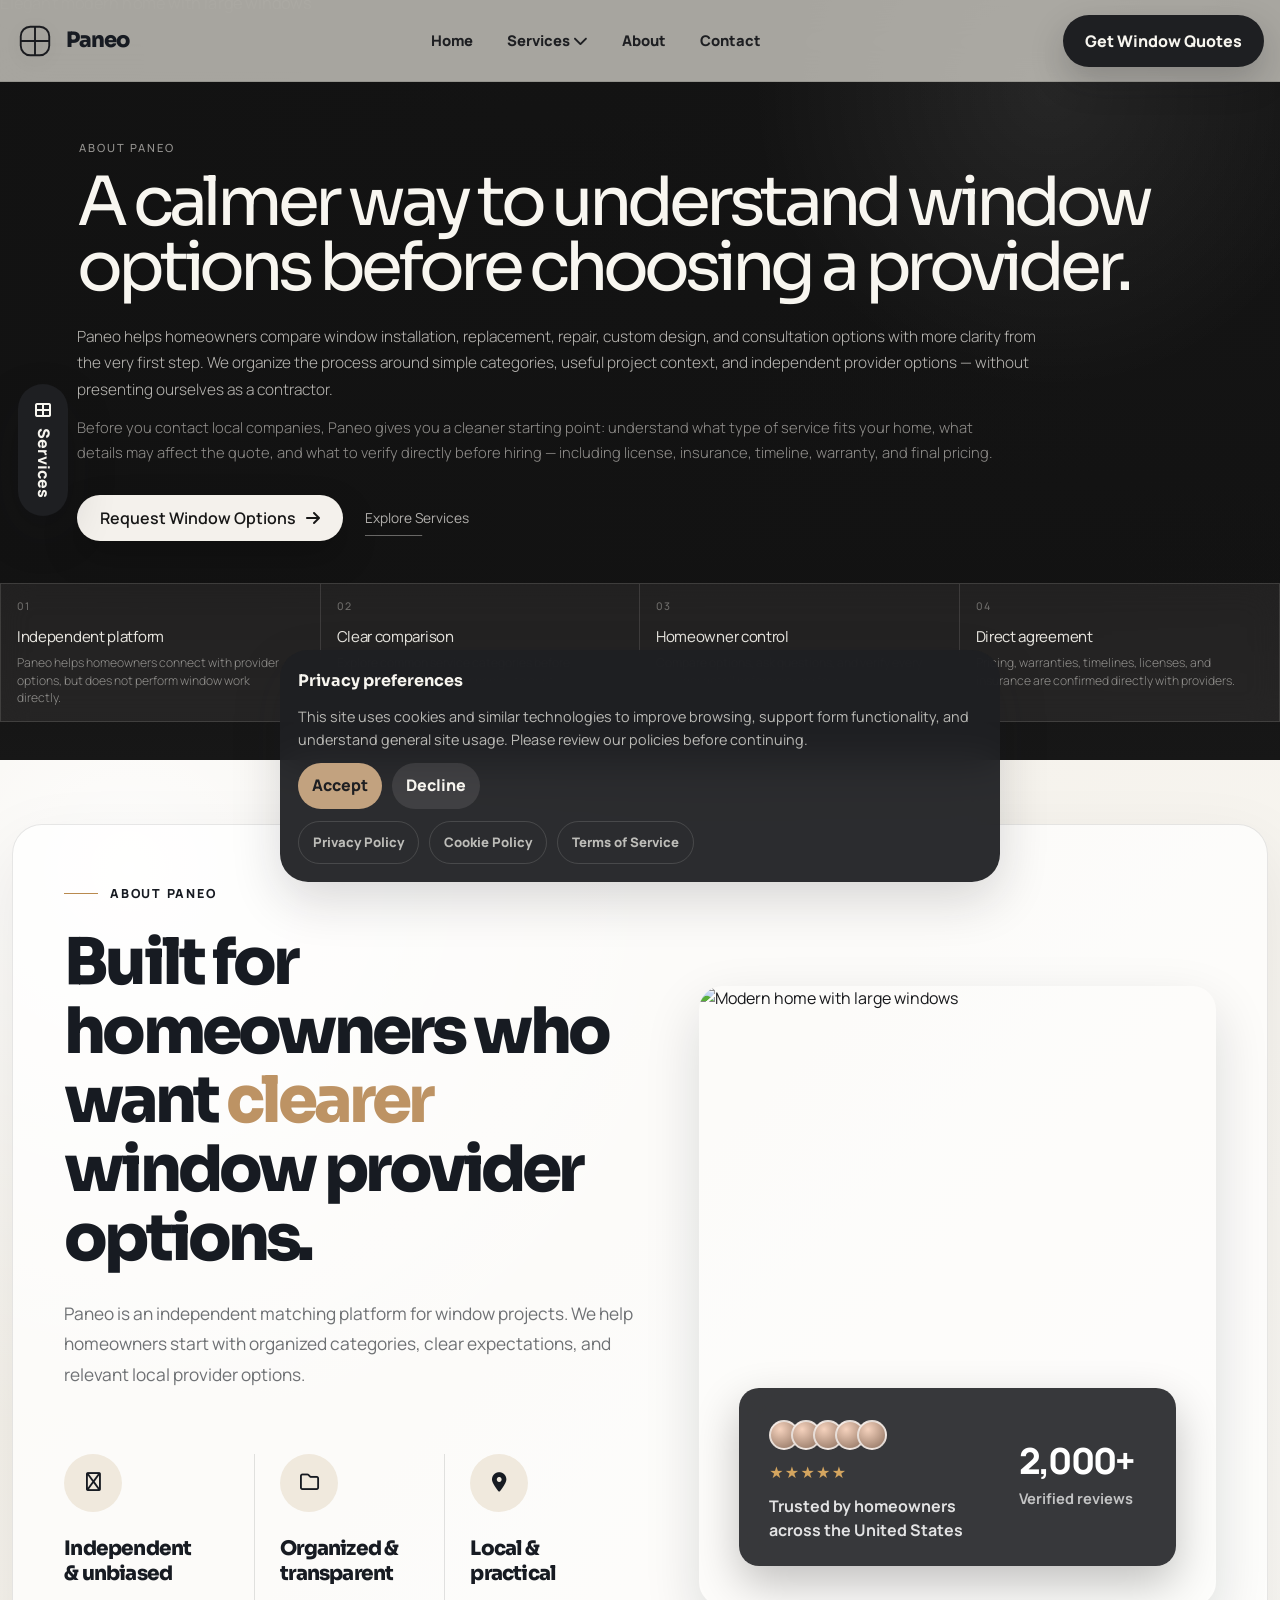
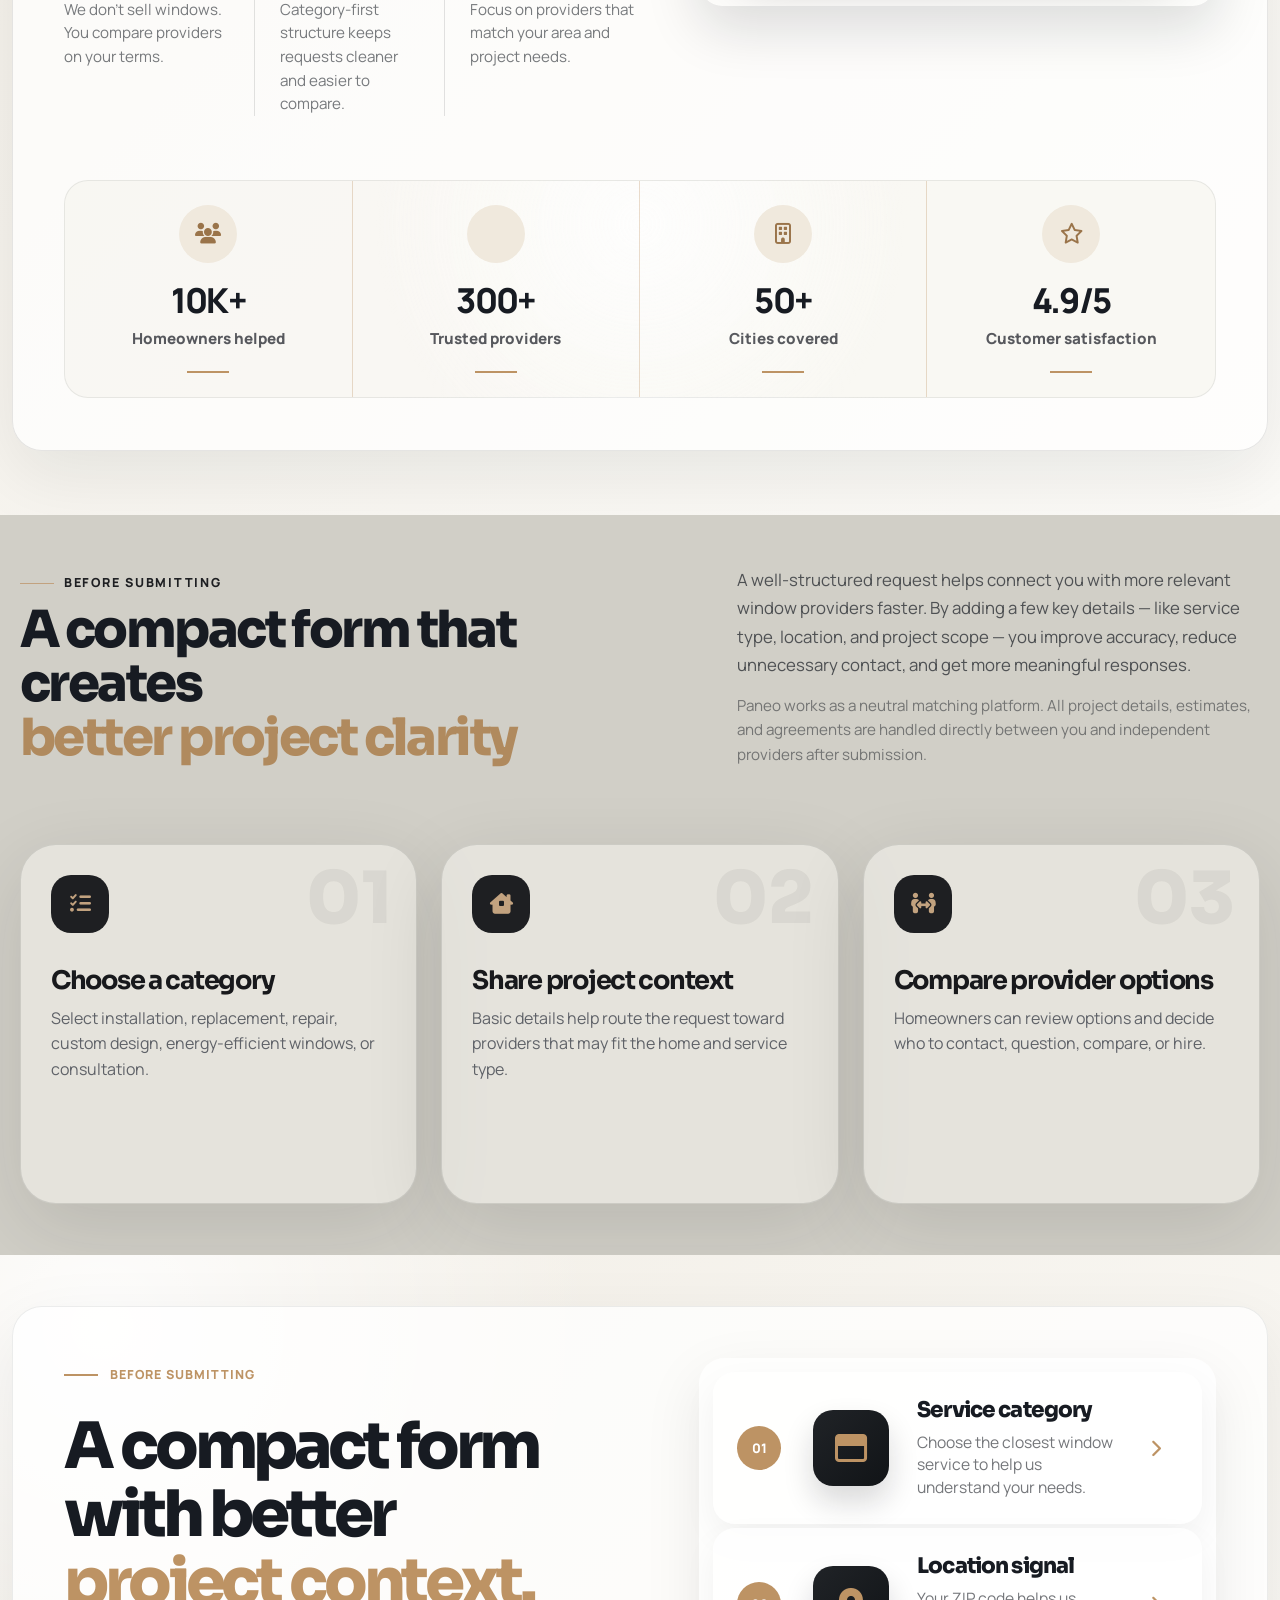
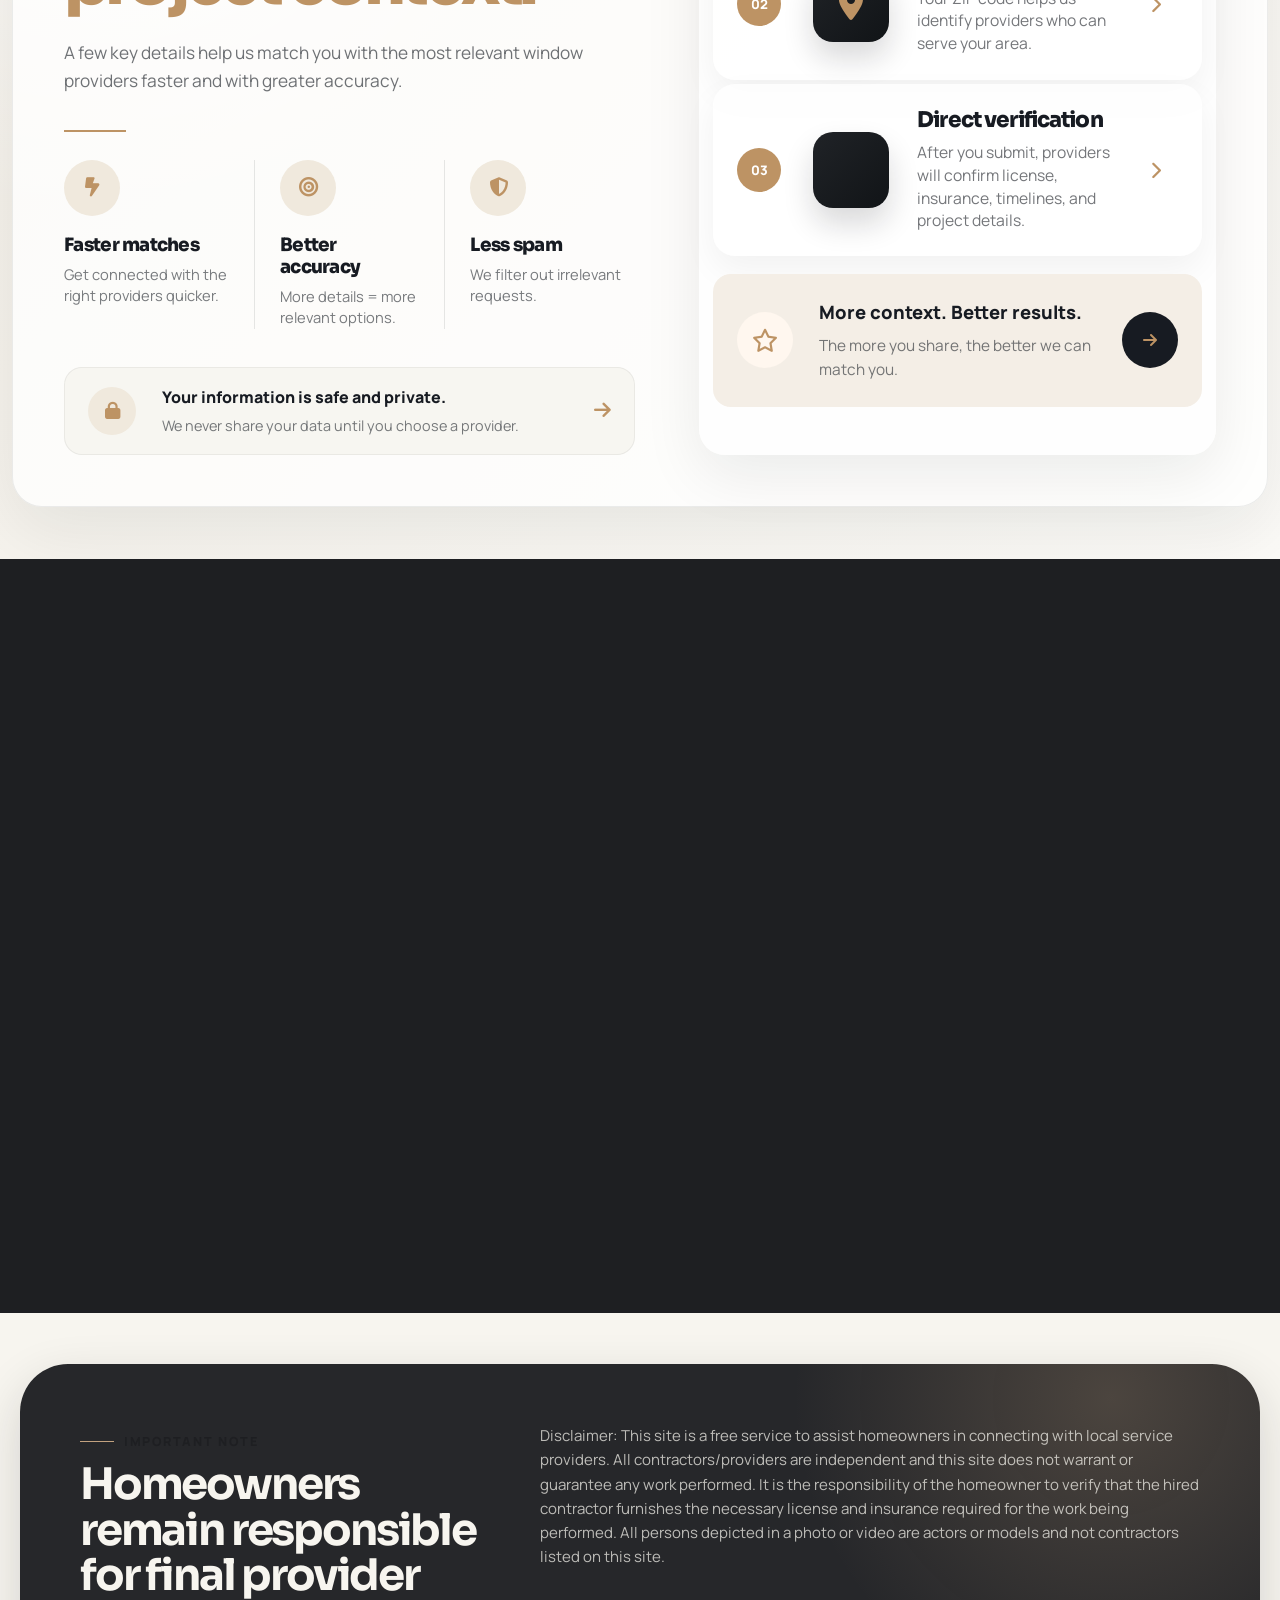
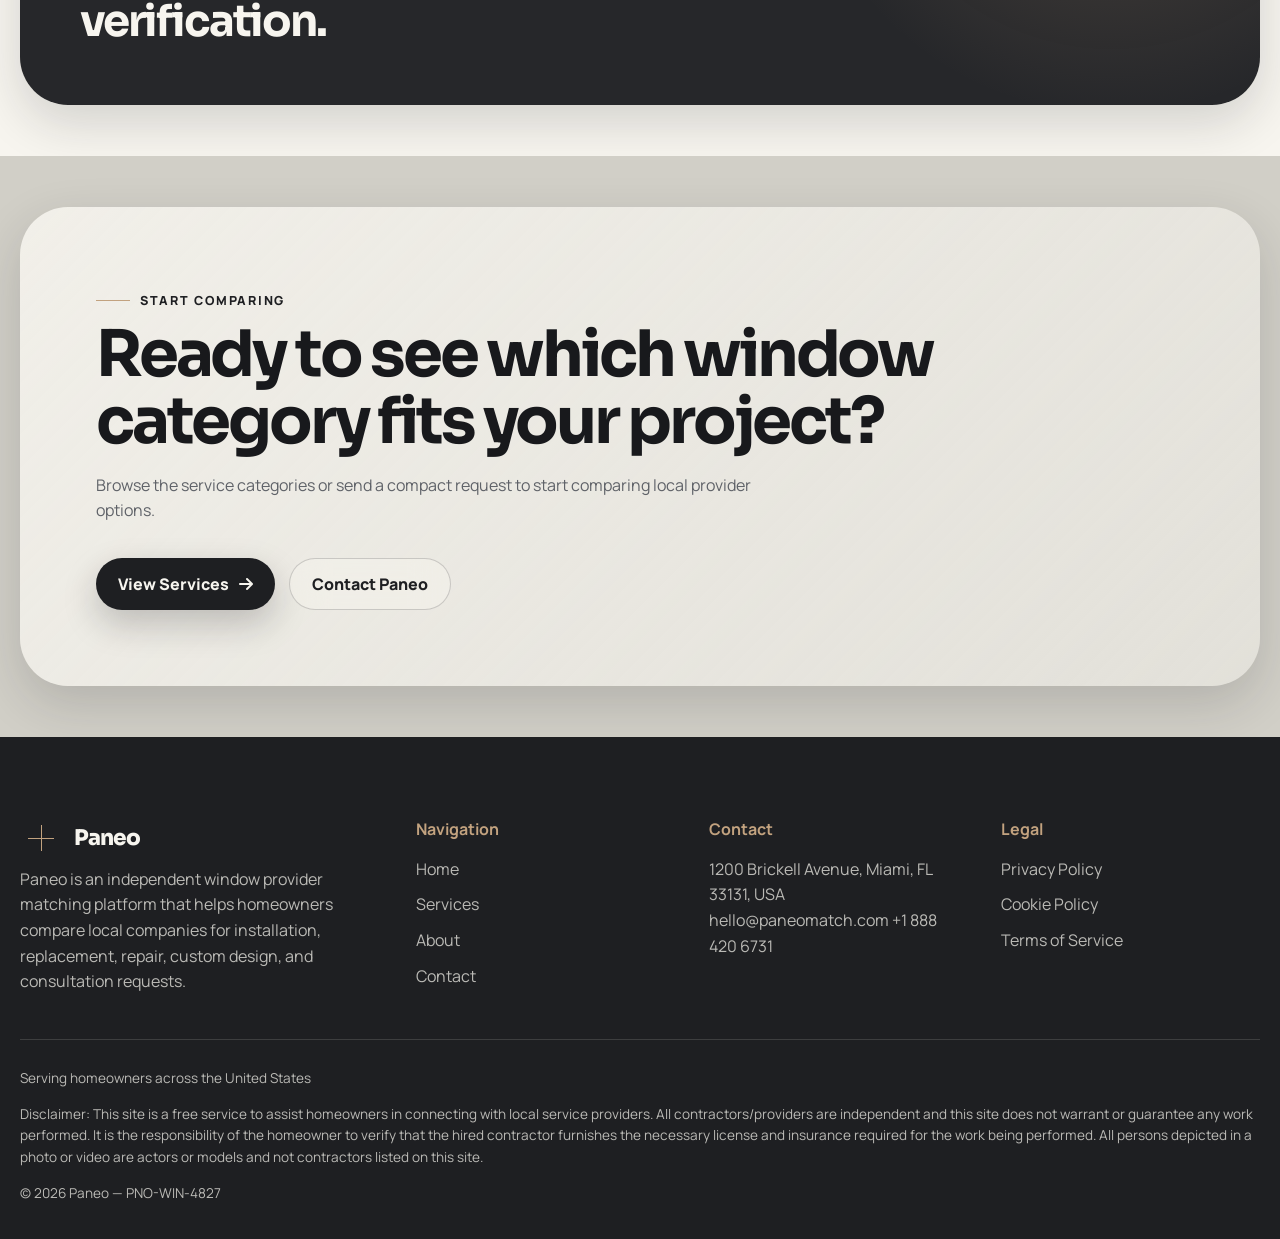
==== commit edc1f076: "+" ====
--- a/about.html
+++ b/about.html
@@ -89,145 +89,83 @@
     </a>
 
     <main id="main">
-<section class="about-hero">
+<section class="about-hero about-hero--gallery">
+    <div class="about-hero-bg">
+        <img src="images/about/about-hero.jpg" alt="Elegant modern home with large windows">
+    </div>
+
+    <div class="about-hero-overlay"></div>
+
     <div class="container about-hero-shell">
-        <div class="about-hero-grid">
-
-            <div class="about-hero-copy reveal-up">
-                <span class="about-hero-eyebrow">About Paneo</span>
-
-                <h1>Helping homeowners compare window options with clarity<span>.</span></h1>
-
-                <p class="lead">
-                    Paneo is an independent window matching platform built to help homeowners
-                    understand their options before speaking with local providers.
-                </p>
-
-                <div class="about-hero-benefits">
-                    <article>
-                        <i class="fa-solid fa-layer-group"></i>
-                        <div>
-                            <h3>Clear comparison</h3>
-                            <p>Review window categories and provider options in one simple place.</p>
-                        </div>
-                    </article>
-
-                    <article>
-                        <i class="fa-solid fa-shield-halved"></i>
-                        <div>
-                            <h3>Independent platform</h3>
-                            <p>Paneo does not perform installations or repairs directly.</p>
-                        </div>
-                    </article>
-
-                    <article>
-                        <i class="fa-solid fa-handshake-angle"></i>
-                        <div>
-                            <h3>Homeowner first</h3>
-                            <p>We help you start the process without pressure or obligation.</p>
-                        </div>
-                    </article>
-                </div>
-
-                
-
-                <div class="about-hero-media-overlay">
-                    <div class="about-hero-media-brand">
-                        <i class="fa-solid fa-check"></i>
-                        <strong>Built for informed<br>window decisions</strong>
-                    </div>
-                
-                    <div class="about-hero-media-metric">
-                        <strong>50+</strong>
-                        <span>States</span>
-                    </div>
-                
-                    <div class="about-hero-media-metric">
-                        <strong>10K+</strong>
-                        <span>Requests</span>
-                    </div>
-                
-                    <div class="about-hero-media-metric">
-                        <strong>Free</strong>
-                        <span>Service</span>
-                    </div>
-                </div>
-                
-            </div>
-
-            <div class="about-hero-panel reveal-up">
-                <div class="about-hero-panel-head">
-                    <span class="about-hero-panel-icon">
-                        <i class="fa-regular fa-window-maximize"></i>
-                    </span>
-
-                    <div>
-                        <span>Our role</span>
-                        <h2>We organize the first step of your window project.</h2>
-                    </div>
-                </div>
-
-                <p>
-                    Instead of searching through many contractors one by one, Paneo helps
-                    homeowners submit project details and compare independent local provider options.
-                </p>
-
-                <div class="about-hero-steps">
-                    <div>
-                        <span>01</span>
-                        <h3>Share your project</h3>
-                        <p>Choose the service type and tell us what kind of window help you need.</p>
-                    </div>
-
-                    <div>
-                        <span>02</span>
-                        <h3>Review provider options</h3>
-                        <p>Requests can be routed toward independent providers serving your area.</p>
-                    </div>
-
-                    <div>
-                        <span>03</span>
-                        <h3>Verify before hiring</h3>
-                        <p>Always confirm license, insurance, estimate terms, timelines, and warranty details.</p>
-                    </div>
-                </div>
-
-                <div class="about-hero-panel-note">
-                    <i class="fa-solid fa-circle-info"></i>
-                    <p>
-                        Paneo is not a contractor and does not complete window installation,
-                        replacement, repair, or inspection work directly.
-                    </p>
-                </div>
-
-                <a class="about-hero-btn" href="contact.html">
+        <div class="about-hero-copy reveal-up">
+            <span class="about-hero-kicker">About Paneo</span>
+
+            <h1>
+                A calmer way to understand window options before choosing a provider.
+            </h1>
+
+            <p class="lead">
+                Paneo helps homeowners compare window installation, replacement, repair,
+                custom design, and consultation options with more clarity from the very first step.
+                We organize the process around simple categories, useful project context, and
+                independent provider options — without presenting ourselves as a contractor.
+            </p>
+
+            <p class="about-hero-subtext">
+                Before you contact local companies, Paneo gives you a cleaner starting point:
+                understand what type of service fits your home, what details may affect the quote,
+                and what to verify directly before hiring — including license, insurance, timeline,
+                warranty, and final pricing.
+            </p>
+
+            <div class="about-hero-actions">
+                <a class="btn btn-primary" href="contact.html">
                     Request Window Options
                     <i class="fa-solid fa-arrow-right"></i>
                 </a>
-            </div>
-
-        </div>
-
-        <div class="about-hero-strip reveal-up">
-            <div>
-                <i class="fa-solid fa-network-wired"></i>
-                <p><span>Platform Type</span><strong>Independent Matching Service</strong></p>
-            </div>
-
-            <div>
-                <i class="fa-solid fa-house-chimney-window"></i>
-                <p><span>Project Focus</span><strong>Window Services</strong></p>
-            </div>
-
-            <div>
-                <i class="fa-solid fa-user-check"></i>
-                <p><span>Homeowner Control</span><strong>Compare Before Hiring</strong></p>
-            </div>
-
-            <div>
-                <i class="fa-solid fa-file-signature"></i>
-                <p><span>Final Agreement</span><strong>Directly With Providers</strong></p>
-            </div>
+
+                <a class="about-hero-link" href="services.html">
+                    Explore Services
+                </a>
+            </div>
+        </div>
+
+        <div class="about-hero-gallery reveal-up">
+            <article>
+                <span>01</span>
+                <strong>Independent platform</strong>
+                <p>
+                    Paneo helps homeowners connect with provider options,
+                    but does not perform window work directly.
+                </p>
+            </article>
+
+            <article>
+                <span>02</span>
+                <strong>Clear comparison</strong>
+                <p>
+                    Explore common service categories before deciding
+                    which local companies to contact.
+                </p>
+            </article>
+
+            <article>
+                <span>03</span>
+                <strong>Homeowner control</strong>
+                <p>
+                    Compare options, ask questions, and verify every
+                    provider detail before moving forward.
+                </p>
+            </article>
+
+            <article>
+                <span>04</span>
+                <strong>Direct agreement</strong>
+                <p>
+                    Pricing, warranties, timelines, licenses, and insurance
+                    are confirmed directly with providers.
+                </p>
+            </article>
         </div>
     </div>
 </section>
--- a/css/style.css
+++ b/css/style.css
@@ -1001,4 +1001,20 @@
 
 .logo-premium-simple:hover .logo-text {
     color: #b08a5e;
+}
+
+.services-dropdown-all {
+    border-bottom: 1px solid rgba(23, 23, 23, 0.08);
+    background: rgba(23, 23, 23, 0.04);
+    font-weight: 800;
+}
+
+.services-dropdown-all i {
+    color: #171717;
+}
+
+.mobile-services-all {
+    border-bottom: 1px solid rgba(23, 23, 23, 0.1);
+    background: rgba(23, 23, 23, 0.04);
+    font-weight: 850;
 }
--- a/css/about.css
+++ b/css/about.css
@@ -1,540 +1,321 @@
 /* ===============================
-   ABOUT HERO
+   ABOUT HERO — COMPACT FULL-WIDTH LUXURY
 ================================ */
 
-.about-hero {
-    padding: calc(var(--header-height) + 4px) 0 0;
+.about-hero--gallery {
+    position: relative;
+    min-height: min(760px, calc(100vh - var(--header-height, 86px)));
+    display: flex;
+    align-items: flex-end;
+    padding: clamp(92px, 9vw, 118px) 0 clamp(24px, 3.4vw, 38px);
+    overflow: hidden;
+    isolation: isolate;
+    background: #171717;
+    color: #f4f1ec;
+}
+
+.about-hero--gallery .about-hero-bg,
+.about-hero--gallery .about-hero-overlay {
+    position: absolute;
+    inset: 0;
+    pointer-events: none;
+}
+
+.about-hero--gallery .about-hero-bg {
+    z-index: -3;
+}
+
+.about-hero--gallery .about-hero-bg img {
+    width: 100%;
+    height: 100%;
+    object-fit: cover;
+    filter: grayscale(10%) saturate(0.74) contrast(1.04);
+    transform: scale(1.025);
+}
+
+.about-hero--gallery .about-hero-overlay {
+    z-index: -2;
     background:
-        radial-gradient(circle at 10% 8%, rgba(255, 255, 255, 0.9), transparent 34%),
-        radial-gradient(circle at 75% 12%, rgba(194, 162, 127, 0.13), transparent 30%),
-        linear-gradient(135deg, #f7f5ef 0%, #fbfaf7 48%, #f2eee6 100%);
-}
-
-.about-hero .container {
-    width: min(100% - 18px, 1440px);
-}
-
-.about-hero-shell {
+        radial-gradient(circle at 82% 12%, rgba(255, 255, 255, 0.08), transparent 24%),
+        linear-gradient(90deg,
+            rgba(18, 18, 18, 0.92) 0%,
+            rgba(18, 18, 18, 0.72) 48%,
+            rgba(18, 18, 18, 0.42) 100%),
+        linear-gradient(180deg,
+            rgba(18, 18, 18, 0.08) 0%,
+            rgba(18, 18, 18, 0.9) 100%);
+}
+
+.about-hero--gallery::after {
+    content: "";
+    position: absolute;
+    inset: auto 0 0;
+    height: 22%;
+    z-index: -1;
+    background: linear-gradient(180deg, transparent, #171717);
+    pointer-events: none;
+}
+
+.about-hero--gallery .container {
+    width: min(100% - clamp(28px, 5vw, 88px), 1480px);
+}
+
+.about-hero--gallery .about-hero-shell {
     position: relative;
-    overflow: visible;
-    border: 1px solid rgba(24, 25, 28, 0.1);
-    border-radius: 24px;
-    background:
-        radial-gradient(circle at 4% 5%, rgba(255, 255, 255, 0.95), transparent 34%),
-        linear-gradient(135deg, rgba(255, 255, 255, 0.72), rgba(247, 245, 239, 0.72));
-    box-shadow: 0 18px 45px rgba(17, 20, 26, 0.07);
-}
-
-.about-hero-grid {
-    display: grid;
-    grid-template-columns: minmax(0, 0.94fr) minmax(420px, 1fr);
-    gap: clamp(24px, 3vw, 40px);
-    align-items: start;
-    padding: 26px 34px 18px;
-}
-
-.about-hero-copy,
-.about-hero-panel,
-.about-hero-benefits,
-.about-hero-media {
-    min-width: 0;
-}
-
-.about-hero-eyebrow {
-    display: inline-flex;
-    align-items: center;
-    gap: 10px;
-    margin-bottom: 12px;
-    color: #b08a5e;
-    font-size: 0.7rem;
-    font-weight: 900;
-    letter-spacing: 0.06em;
-    text-transform: uppercase;
-}
-
-.about-hero-eyebrow::before {
-    content: "";
-    width: 24px;
-    height: 2px;
-    background: #c2a27f;
-}
-
-.about-hero-copy h1 {
-    max-width: 540px;
-    margin: 0;
-    color: #171b22;
-    font-size: clamp(2.1rem, 2.9vw, 3.25rem);
-    line-height: 1.02;
-    letter-spacing: -0.055em;
-    font-weight: 800;
-}
-
-.about-hero-copy h1 span {
-    color: #b08a5e;
-}
-
-.about-hero-copy .lead {
-    max-width: 500px;
-    margin: 12px 0 0;
-    color: rgba(23, 27, 34, 0.62);
-    font-size: 0.88rem;
-    line-height: 1.48;
-}
-
-.about-hero-benefits {
-    margin-top: 16px;
-    display: grid;
-    grid-template-columns: repeat(3, minmax(0, 1fr));
-    gap: 10px;
-}
-
-.about-hero-benefits article {
-    display: grid;
-    grid-template-columns: 38px 1fr;
-    gap: 9px;
-    align-items: start;
-}
-
-.about-hero-benefits i {
-    width: 38px;
-    height: 38px;
-    display: grid;
-    place-items: center;
-    border-radius: 50%;
-    background: #eee7dc;
-    color: #876948;
-    font-size: 0.84rem;
-    box-shadow: 0 10px 24px rgba(120, 96, 68, 0.12);
-}
-
-.about-hero-benefits h3 {
-    margin: 0 0 3px;
-    color: #171b22;
-    font-size: 0.84rem;
-    line-height: 1.15;
-    font-weight: 800;
-}
-
-.about-hero-benefits p {
-    margin: 0;
-    color: rgba(23, 27, 34, 0.58);
-    font-size: 0.74rem;
-    line-height: 1.32;
-}
-
-.about-hero-media {
-    position: relative;
-    margin-top: 18px;
-    overflow: hidden;
-    border-radius: 18px;
-    background: #ded7cc;
-    box-shadow: 0 18px 35px rgba(17, 20, 26, 0.1);
-}
-
-.about-hero-media img {
-    display: block;
+    z-index: 2;
     width: 100%;
-    height: 190px;
-    object-fit: cover;
-}
-
-.about-hero-media-overlay {
-    position: absolute;
-    left: 12px;
-    right: 12px;
-    bottom: 12px;
-    display: grid;
-    grid-template-columns: 1.45fr repeat(3, 0.56fr);
-    overflow: hidden;
-    border-radius: 14px;
-    background: rgba(18, 19, 20, 0.88);
-    backdrop-filter: blur(16px);
-}
-
-.about-hero-media-brand,
-.about-hero-media-metric {
-    min-height: 56px;
-    color: #fff;
-    display: grid;
-    align-content: center;
-}
-
-.about-hero-media-brand {
-    grid-template-columns: 30px 1fr;
-    gap: 8px;
-    align-items: center;
-    padding: 10px 12px;
-}
-
-.about-hero-media-brand i {
-    width: 28px;
-    height: 28px;
-    display: grid;
-    place-items: center;
-    border-radius: 50%;
-    background: #f3eee5;
-    color: #14171c;
-    font-size: 0.72rem;
-}
-
-.about-hero-media-brand strong {
-    font-size: 0.76rem;
-    line-height: 1.25;
-    font-weight: 800;
-}
-
-.about-hero-media-metric {
-    justify-items: center;
-    padding: 8px;
-    border-left: 1px solid rgba(255, 255, 255, 0.16);
-}
-
-.about-hero-media-metric strong {
-    font-size: 1.15rem;
-    line-height: 1;
-    font-weight: 900;
-}
-
-.about-hero-media-metric span {
-    margin-top: 4px;
-    color: rgba(255, 255, 255, 0.72);
-    font-size: 0.68rem;
-}
-
-/* RIGHT PANEL */
-
-.about-hero-panel {
-    width: 100%;
-    align-self: start;
-    margin-top: 34px;
-    padding: 20px 22px 20px 34px;
-    border: 1px solid rgba(24, 25, 28, 0.08);
-    border-radius: 20px;
-    background: rgba(255, 255, 255, 0.86);
-    box-shadow: 0 20px 50px rgba(17, 20, 26, 0.08);
-    backdrop-filter: blur(14px);
-}
-
-.about-hero-panel {
-    width: 100%;
-    align-self: start;
-    margin-top: 34px;
-    padding: 22px 26px;
-    border: 1px solid rgba(24, 25, 28, 0.08);
-    border-radius: 20px;
-    background: rgba(255, 255, 255, 0.86);
-    box-shadow: 0 20px 50px rgba(17, 20, 26, 0.08);
-    backdrop-filter: blur(14px);
-}
-
-.about-hero-panel-head {
-    display: grid;
-    grid-template-columns: 1fr auto;
-    gap: 18px;
-    align-items: start;
-    margin-bottom: 14px;
-}
-
-.about-hero-panel-head>div {
-    grid-column: 1;
-    max-width: 100%;
-}
-
-.about-hero-panel-icon {
-    grid-column: 2;
-    grid-row: 1;
-    width: 42px;
-    height: 42px;
-    display: grid;
-    place-items: center;
-    border-radius: 14px;
-    background: #e7dece;
-    color: #1c2027;
-    font-size: 0.95rem;
-}
-
-.about-hero-panel-head span:not(.about-hero-panel-icon) {
-    display: block;
-    margin-bottom: 8px;
-    color: #b08a5e;
-    font-size: 0.68rem;
-    font-weight: 900;
-    letter-spacing: 0.06em;
-    text-transform: uppercase;
-}
-
-.about-hero-panel h2 {
+}
+
+/* TEXT FULL WIDTH */
+
+.about-hero--gallery .about-hero-copy {
     width: 100%;
     max-width: none;
+    min-height: auto;
+    padding: 0;
+    border-radius: 0;
+    background: transparent !important;
+    overflow: visible;
+}
+
+.about-hero--gallery .about-hero-copy::before {
+    display: none;
+}
+
+.about-hero-kicker {
+    display: inline-flex;
+    margin-bottom: 16px;
+    color: rgba(244, 241, 236, 0.58);
+    font-size: 0.7rem;
+    line-height: 1;
+    font-weight: 500;
+    letter-spacing: 0.18em;
+    text-transform: uppercase;
+}
+
+.about-hero--gallery h1 {
+    width: 100%;
+    max-width: 1260px;
     margin: 0;
-    color: #171b22;
-    font-size: clamp(1.7rem, 2.25vw, 2.45rem);
-    line-height: 1.06;
-    font-weight: 800;
-    letter-spacing: -0.055em;
-}
-
-.about-hero-panel>p {
+    color: #f8f6f0;
+    font-size: clamp(2.6rem, 5.3vw, 5.9rem);
+    line-height: 0.96;
+    letter-spacing: -0.075em;
+    font-weight: 420;
+}
+
+.about-hero--gallery .lead {
     width: 100%;
-    max-width: none;
-    margin: 0 0 16px;
-    color: rgba(23, 27, 34, 0.62);
-    font-size: 0.9rem;
-    line-height: 1.5;
-}
-
-.about-hero-steps {
-    display: grid;
-    gap: 8px;
-}
-
-.about-hero-steps div {
-    display: grid;
-    grid-template-columns: 34px 1fr;
-    column-gap: 11px;
-    padding: 10px 12px;
-    border: 1px solid rgba(24, 25, 28, 0.08);
-    border-radius: 14px;
-    background: rgba(247, 245, 239, 0.58);
-}
-
-.about-hero-steps span {
-    grid-row: span 2;
-    width: 28px;
-    height: 28px;
-    display: grid;
-    place-items: center;
-    border-radius: 50%;
-    background: #171b22;
-    color: #d4b58e;
-    font-size: 0.64rem;
-    font-weight: 900;
-}
-
-.about-hero-steps h3 {
-    margin: 0;
-    color: #171b22;
-    font-size: 0.82rem;
-    font-weight: 900;
-}
-
-.about-hero-steps p {
-    margin: 4px 0 0;
-    color: rgba(23, 27, 34, 0.58);
-    font-size: 0.74rem;
-    line-height: 1.32;
-}
-
-.about-hero-panel-note {
-    margin-top: 10px;
-    display: grid;
-    grid-template-columns: 32px 1fr;
-    gap: 10px;
-    align-items: start;
-    padding: 10px 12px;
-    border-radius: 14px;
-    background: #f4efe7;
-}
-
-.about-hero-panel-note i {
-    width: 28px;
-    height: 28px;
-    display: grid;
-    place-items: center;
-    border-radius: 50%;
-    background: #fff;
-    color: #b08a5e;
+    max-width: 1120px;
+    margin: clamp(18px, 2.4vw, 24px) 0 0;
+    color: rgba(244, 241, 236, 0.74);
+    font-size: clamp(0.96rem, 1.05vw, 1.08rem);
+    line-height: 1.72;
+    font-weight: 300;
+}
+
+.about-hero-subtext {
+    width: 100%;
+    max-width: 1040px;
+    margin: 12px 0 0;
+    color: rgba(244, 241, 236, 0.56);
+    font-size: 0.92rem;
+    line-height: 1.68;
+    font-weight: 300;
+}
+
+.about-hero-actions {
+    display: flex;
+    align-items: center;
+    gap: 22px;
+    flex-wrap: wrap;
+    margin-top: clamp(22px, 3vw, 30px);
+}
+
+.about-hero-actions .btn-primary {
+    min-height: 46px;
+    padding: 0 22px;
+    border-radius: 999px;
+    background: #f4f1ec;
+    color: #171717;
+    border: 1px solid rgba(244, 241, 236, 0.72);
+    box-shadow: 0 16px 36px rgba(0, 0, 0, 0.22);
+    font-weight: 600;
+}
+
+.about-hero-actions .btn-primary:hover {
+    transform: translateY(-2px);
+    background: #ffffff;
+    box-shadow: 0 22px 48px rgba(0, 0, 0, 0.28);
+}
+
+.about-hero-link {
+    position: relative;
+    color: rgba(244, 241, 236, 0.7);
+    text-decoration: none;
+    font-size: 0.86rem;
+    font-weight: 400;
+}
+
+.about-hero-link::after {
+    content: "";
+    position: absolute;
+    left: 0;
+    right: 0;
+    bottom: -7px;
+    height: 1px;
+    background: rgba(244, 241, 236, 0.38);
+    transform: scaleX(0.55);
+    transform-origin: left;
+    transition: 0.25s ease;
+}
+
+.about-hero-link:hover {
+    color: #fff;
+}
+
+.about-hero-link:hover::after {
+    transform: scaleX(1);
+    background: rgba(255, 255, 255, 0.82);
+}
+
+/* GALLERY COMPACT */
+
+.about-hero-gallery {
+    display: grid;
+    grid-template-columns: repeat(4, minmax(0, 1fr));
+    margin-top: clamp(28px, 4vw, 42px);
+    border: 1px solid rgba(244, 241, 236, 0.13);
+    background: rgba(244, 241, 236, 0.07);
+    backdrop-filter: blur(16px);
+    -webkit-backdrop-filter: blur(16px);
+}
+
+.about-hero-gallery article {
+    min-height: 104px;
+    display: flex;
+    flex-direction: column;
+    padding: 14px 16px;
+    border-right: 1px solid rgba(244, 241, 236, 0.13);
+    transition: background 0.28s ease, padding 0.28s ease;
+}
+
+.about-hero-gallery article:last-child {
+    border-right: 0;
+}
+
+.about-hero-gallery article:hover {
+    padding-left: 22px;
+    background: rgba(244, 241, 236, 0.075);
+}
+
+.about-hero-gallery span {
+    display: block;
+    margin-bottom: 14px;
+    color: rgba(244, 241, 236, 0.36);
+    font-size: 0.66rem;
+    font-weight: 500;
+    letter-spacing: 0.14em;
+}
+
+.about-hero-gallery strong {
+    color: rgba(248, 246, 240, 0.92);
+    font-size: 0.94rem;
+    line-height: 1.24;
+    font-weight: 420;
+    letter-spacing: -0.02em;
+}
+
+.about-hero-gallery p {
+    max-width: 270px;
+    margin: 7px 0 0;
+    color: rgba(244, 241, 236, 0.52);
     font-size: 0.76rem;
-}
-
-.about-hero-panel-note p {
-    margin: 0;
-    color: rgba(23, 27, 34, 0.65);
-    font-size: 0.74rem;
-    line-height: 1.34;
-}
-
-.about-hero-btn {
-    width: 100%;
-    min-height: 46px;
-    margin-top: 14px;
-    border-radius: 13px;
-    background: linear-gradient(135deg, #151a20, #0f1419);
-    color: #fff;
-    display: inline-flex;
-    align-items: center;
-    justify-content: center;
-    gap: 18px;
-    font-size: 0.84rem;
-    font-weight: 900;
-    box-shadow: 0 14px 26px rgba(17, 20, 26, 0.16);
-    transition: 0.3s ease;
-}
-
-.about-hero-btn:hover {
-    transform: translateY(-2px);
-}
-
-.about-hero-btn i {
-    color: #b08a5e;
-}
-
-/* BOTTOM STRIP */
-
-.about-hero-strip {
-    margin: 0 12px 12px;
-    display: grid;
-    grid-template-columns: repeat(4, minmax(0, 1fr));
-    overflow: hidden;
-    border-radius: 16px;
-    background:
-        radial-gradient(circle at 90% 50%, rgba(194, 162, 127, 0.13), transparent 30%),
-        linear-gradient(135deg, #14191f, #101419);
-    box-shadow: 0 16px 35px rgba(17, 20, 26, 0.14);
-}
-
-.about-hero-strip>div {
-    display: grid;
-    grid-template-columns: 38px 1fr;
-    gap: 10px;
-    align-items: center;
-    padding: 14px 18px;
-    color: #fff;
-    border-right: 1px solid rgba(255, 255, 255, 0.09);
-}
-
-.about-hero-strip>div:last-child {
-    border-right: 0;
-}
-
-.about-hero-strip i {
-    width: 36px;
-    height: 36px;
-    display: grid;
-    place-items: center;
-    border-radius: 50%;
-    background: rgba(255, 255, 255, 0.08);
-    color: #d4b58e;
-    font-size: 0.82rem;
-}
-
-.about-hero-strip p {
-    margin: 0;
-}
-
-.about-hero-strip span {
-    display: block;
-    margin-bottom: 4px;
-    color: rgba(255, 255, 255, 0.76);
-    font-size: 0.68rem;
-    font-weight: 800;
-}
-
-.about-hero-strip strong {
-    display: block;
-    color: #fff;
-    font-size: 0.8rem;
-    line-height: 1.32;
-    font-weight: 800;
+    line-height: 1.45;
+    font-weight: 300;
 }
 
 /* RESPONSIVE */
 
-@media (max-width: 1100px) {
-    .about-hero-grid {
+@media (max-width: 980px) {
+    .about-hero--gallery {
+        min-height: auto;
+        padding: 104px 0 38px;
+    }
+
+    .about-hero-gallery {
+        grid-template-columns: repeat(2, 1fr);
+    }
+
+    .about-hero-gallery article {
+        border-bottom: 1px solid rgba(244, 241, 236, 0.13);
+    }
+
+    .about-hero-gallery article:nth-child(2n) {
+        border-right: 0;
+    }
+
+    .about-hero-gallery article:nth-last-child(-n + 2) {
+        border-bottom: 0;
+    }
+}
+
+@media (max-width: 640px) {
+    .about-hero--gallery {
+        padding: 98px 0 34px;
+    }
+
+    .about-hero--gallery .container {
+        width: min(100% - 20px, 1480px);
+    }
+
+    .about-hero--gallery h1 {
+        font-size: clamp(2.35rem, 11vw, 4rem);
+        letter-spacing: -0.065em;
+    }
+
+    .about-hero--gallery .lead {
+        font-size: 0.94rem;
+        line-height: 1.66;
+    }
+
+    .about-hero-subtext {
+        font-size: 0.88rem;
+        line-height: 1.62;
+    }
+
+    .about-hero-actions {
+        flex-direction: column;
+        align-items: flex-start;
+        gap: 18px;
+        margin-top: 24px;
+    }
+
+    .about-hero-actions .btn-primary {
+        width: 100%;
+    }
+
+    .about-hero-gallery {
         grid-template-columns: 1fr;
-        padding: 26px 22px 18px;
-    }
-
-    .about-hero-panel {
-        margin-top: 0;
-        padding-left: 22px;
-    }
-
-    .about-hero-panel>p {
-        margin-left: 0;
-    }
-
-    .about-hero-strip {
-        grid-template-columns: repeat(2, 1fr);
-    }
-
-    .about-hero-strip>div:nth-child(2) {
+        margin-top: 30px;
+    }
+
+    .about-hero-gallery article,
+    .about-hero-gallery article:nth-child(2n),
+    .about-hero-gallery article:nth-last-child(-n + 2) {
+        min-height: auto;
         border-right: 0;
-    }
-}
-
-@media (max-width: 760px) {
-    .about-hero .container {
-        width: min(100% - 12px, 1440px);
-    }
-
-    .about-hero-shell {
-        border-radius: 20px;
-    }
-
-    .about-hero-grid {
-        padding: 22px 14px 14px;
-        gap: 22px;
-    }
-
-    .about-hero-copy h1 {
-        font-size: clamp(2rem, 10vw, 3rem);
-    }
-
-    .about-hero-benefits {
-        grid-template-columns: 1fr;
-    }
-
-    .about-hero-media img {
-        height: 220px;
-    }
-
-    .about-hero-media-overlay {
-        grid-template-columns: 1fr;
-    }
-
-    .about-hero-media-metric {
-        border-left: 0;
-        border-top: 1px solid rgba(255, 255, 255, 0.14);
-    }
-
-    .about-hero-panel {
-        padding: 18px 14px;
-    }
-
-    .about-hero-panel-head {
-        grid-template-columns: 1fr;
-    }
-
-    .about-hero-steps div {
-        grid-template-columns: 1fr;
-    }
-
-    .about-hero-steps span {
-        margin-bottom: 8px;
-    }
-
-    .about-hero-panel-note {
-        grid-template-columns: 1fr;
-    }
-
-    .about-hero-strip {
-        grid-template-columns: 1fr;
-        margin: 0 8px 8px;
-    }
-
-    .about-hero-strip>div {
-        border-right: 0;
-        border-bottom: 1px solid rgba(255, 255, 255, 0.09);
-    }
-
-    .about-hero-strip>div:last-child {
+        border-bottom: 1px solid rgba(244, 241, 236, 0.13);
+    }
+
+    .about-hero-gallery article:last-child {
         border-bottom: 0;
     }
-}
-
-
+
+    .about-hero-gallery p {
+        max-width: 100%;
+    }
+}
 /* ===============================
    ABOUT STORY PREMIUM
 ================================ */
@@ -682,6 +463,7 @@
     background: rgba(23, 24, 27, 0.86);
     color: #fff;
     backdrop-filter: blur(18px);
+    -webkit-backdrop-filter: blur(18px);
     box-shadow: 0 18px 45px rgba(0, 0, 0, 0.24);
 }
 
@@ -794,82 +576,8 @@
     background: #bd9364;
 }
 
-/* Responsive */
-
-@media (max-width: 1100px) {
-    .about-story-grid {
-        grid-template-columns: 1fr;
-    }
-
-    .about-story-image,
-    .about-story-image img {
-        min-height: 460px;
-    }
-
-    .about-story-stats {
-        grid-template-columns: repeat(2, 1fr);
-    }
-
-    .about-story-stats div:nth-child(2) {
-        border-right: 0;
-    }
-
-    .about-story-stats div:nth-child(1),
-    .about-story-stats div:nth-child(2) {
-        border-bottom: 1px solid rgba(189, 147, 100, 0.32);
-    }
-}
-
-@media (max-width: 760px) {
-    .about-story-shell {
-        padding: 24px 16px;
-        border-radius: 24px;
-    }
-
-    .about-story-content h2 {
-        font-size: clamp(2.2rem, 11vw, 3.2rem);
-    }
-
-    .about-story-points {
-        grid-template-columns: 1fr;
-        gap: 18px;
-    }
-
-    .about-story-points article {
-        padding: 0;
-        border-right: 0;
-    }
-
-    .about-story-image,
-    .about-story-image img {
-        min-height: 380px;
-    }
-
-    .about-story-review {
-        left: 16px;
-        right: 16px;
-        bottom: 16px;
-        grid-template-columns: 1fr;
-        padding: 18px;
-    }
-
-    .about-story-stats {
-        grid-template-columns: 1fr;
-    }
-
-    .about-story-stats div {
-        min-height: 160px;
-        border-right: 0;
-        border-bottom: 1px solid rgba(189, 147, 100, 0.32);
-    }
-
-    .about-story-stats div:last-child {
-        border-bottom: 0;
-    }
-}
-
 /* ===============================
-   MODEL
+   ABOUT MODEL
 ================================ */
 
 .about-model {
@@ -928,350 +636,6 @@
 }
 
 /* ===============================
-   VALUES
-================================ */
-
-.about-values {
-    background: var(--color-dark);
-    color: var(--color-white);
-}
-
-.values-layout {
-    display: grid;
-    grid-template-columns: 0.95fr 1.05fr;
-    gap: clamp(34px, 6vw, 90px);
-    align-items: center;
-}
-
-.values-image {
-    min-height: 560px;
-    overflow: hidden;
-    border-radius: var(--radius-xl);
-    box-shadow: var(--shadow-card);
-}
-
-.values-image img {
-    width: 100%;
-    height: 100%;
-    min-height: 560px;
-}
-
-.values-content h2 {
-    color: var(--color-white);
-}
-
-.values-list {
-    margin-top: 34px;
-    display: grid;
-    gap: 16px;
-}
-
-.values-list div {
-    display: flex;
-    gap: 14px;
-    align-items: flex-start;
-    padding: 18px;
-    border: 1px solid rgba(247, 245, 239, 0.12);
-    border-radius: var(--radius-md);
-    background: rgba(247, 245, 239, 0.06);
-}
-
-.values-list i {
-    width: 28px;
-    height: 28px;
-    display: grid;
-    flex: 0 0 28px;
-    place-items: center;
-    border-radius: 50%;
-    background: var(--color-accent);
-    color: var(--color-dark);
-    font-size: 0.78rem;
-}
-
-.values-list p {
-    color: rgba(247, 245, 239, 0.78);
-}
-
-/* ===============================
-   DISCLAIMER
-================================ */
-
-.about-disclaimer {
-    background: var(--color-white);
-}
-
-.disclaimer-card {
-    display: grid;
-    grid-template-columns: 0.75fr 1.25fr;
-    gap: clamp(24px, 5vw, 70px);
-    padding: clamp(28px, 5vw, 60px);
-    border-radius: var(--radius-xl);
-    background:
-        radial-gradient(circle at 88% 10%, rgba(194, 162, 127, 0.24), transparent 28%),
-        rgba(30, 31, 34, 0.96);
-    color: var(--color-white);
-    box-shadow: var(--shadow-card);
-}
-
-.disclaimer-card h2 {
-    color: var(--color-white);
-    font-size: clamp(1.8rem, 3.4vw, 3.8rem);
-}
-
-.disclaimer-card p {
-    color: rgba(247, 245, 239, 0.72);
-    font-size: 0.94rem;
-}
-
-/* ===============================
-   CTA
-================================ */
-
-.about-cta {
-    background: var(--color-bg);
-}
-
-.about-cta-card {
-    padding: clamp(30px, 6vw, 76px);
-    border-radius: var(--radius-xl);
-    background:
-        linear-gradient(135deg, rgba(247, 245, 239, 0.86), rgba(247, 245, 239, 0.46)),
-        url("../images/about/about-cta-window.jpg") center/cover;
-    box-shadow: var(--shadow-card);
-}
-
-.about-cta-card h2 {
-    max-width: 920px;
-}
-
-.about-cta-card p {
-    max-width: 680px;
-    margin-top: 18px;
-    color: var(--color-muted);
-}
-
-.about-cta-actions {
-    display: flex;
-    flex-wrap: wrap;
-    gap: 14px;
-    margin-top: 34px;
-}
-
-/* ===============================
-   RESPONSIVE
-================================ */
-
-@media (max-width: 1100px) {
-
-    .about-hero-grid,
-    .about-story-grid,
-    .values-layout,
-    .disclaimer-card {
-        grid-template-columns: 1fr;
-    }
-
-    .about-hero-points {
-        grid-template-columns: 1fr;
-    }
-
-    .about-hero-metrics {
-        grid-template-columns: repeat(2, minmax(0, 1fr));
-    }
-
-    .about-hero-metric:nth-child(2n) {
-        border-right: 0;
-    }
-
-    .model-grid {
-        grid-template-columns: 1fr 1fr;
-    }
-
-    .about-hero-visual,
-    .about-hero-arch,
-    .about-hero-arch img,
-    .values-image,
-    .values-image img {
-        min-height: 320px;
-    }
-
-    .about-hero-arch {
-        border-radius: 120px 120px 14px 14px;
-    }
-}
-
-@media (max-width: 700px) {
-    .about-hero {
-        padding-top: calc(var(--header-height) + 8px);
-    }
-
-    .model-grid {
-        grid-template-columns: 1fr;
-    }
-
-    .model-card {
-        min-height: auto;
-    }
-
-    .about-hero-metrics {
-        grid-template-columns: 1fr;
-    }
-
-    .about-hero-metric {
-        border-right: 0;
-        border-bottom: 1px solid rgba(247, 245, 239, 0.12);
-    }
-
-    .about-hero-metric:last-child {
-        border-bottom: 0;
-    }
-
-    .about-hero-visual,
-    .about-hero-arch,
-    .about-hero-arch img,
-    .values-image,
-    .values-image img {
-        min-height: 250px;
-    }
-
-    .about-hero-arch {
-        border-radius: 90px 90px 12px 12px;
-    }
-
-    .story-note {
-        min-height: 360px;
-    }
-}
-
-/* ===============================
-   FORCE ABOUT HERO PANEL LAYOUT
-================================ */
-
-.about-hero .about-hero-panel {
-    margin-top: 34px !important;
-    padding: 22px 26px !important;
-}
-
-.about-hero .about-hero-panel-head {
-    display: grid !important;
-    grid-template-columns: 1fr auto !important;
-    align-items: start !important;
-    gap: 18px !important;
-    margin-bottom: 14px !important;
-}
-
-.about-hero .about-hero-panel-head>div {
-    width: 100% !important;
-    max-width: none !important;
-}
-
-.about-hero .about-hero-panel-icon {
-    grid-column: 2 !important;
-    grid-row: 1 !important;
-    width: 42px !important;
-    height: 42px !important;
-}
-
-.about-hero .about-hero-panel h2 {
-    width: 100% !important;
-    max-width: none !important;
-    font-size: clamp(1.7rem, 2.25vw, 2.45rem) !important;
-    line-height: 1.06 !important;
-}
-
-.about-hero .about-hero-panel>p {
-    width: 100% !important;
-    max-width: none !important;
-    margin: 0 0 16px 0 !important;
-    font-size: 0.9rem !important;
-    line-height: 1.5 !important;
-}
-
-/* ABOUT HERO BACKGROUND IMAGE */
-
-.about-hero-copy {
-    position: relative;
-    padding: 34px;
-    border-radius: 24px;
-    overflow: hidden;
-
-    background: url("../images/about/about-architectural-windows.jpg") center/cover no-repeat;
-}
-
-/* затемнение чтобы текст читался */
-.about-hero-copy::before,
-.contact-hero-copy::before {
-    content: "";
-    position: absolute;
-    inset: 0;
-
-    background:
-        linear-gradient(180deg, rgba(20, 22, 26, 0.25) 0%, rgba(20, 22, 26, 0.05) 60%);
-
-    z-index: 1;
-}
-
-/* поднимаем контент */
-.about-hero-copy>* {
-    position: relative;
-    z-index: 2;
-}
-
-/* делаем текст белым */
-.about-hero-copy h1,
-.about-hero-copy p,
-.about-hero-copy h3 {
-    color: #fff;
-}
-
-.about-hero-copy .lead {
-    color: rgba(255, 255, 255, 0.8);
-}
-
-.about-hero-copy,
-.contact-hero-copy {
-    position: relative;
-    min-height: 420px;
-    padding-bottom: 110px;
-    overflow: hidden;
-}
-
-.about-hero-media-overlay,
-.contact-hero-media-overlay {
-    position: absolute !important;
-    left: 24px !important;
-    right: 24px !important;
-    bottom: 24px !important;
-    z-index: 5 !important;
-
-    display: grid !important;
-    grid-template-columns: 1.4fr repeat(3, 0.7fr) !important;
-    border-radius: 18px !important;
-    overflow: hidden !important;
-
-    background: rgba(20, 22, 26, 0.68) !important;
-    backdrop-filter: blur(14px);
-    box-shadow: 0 18px 40px rgba(0, 0, 0, 0.24);
-}
-
-.about-hero-copy>*,
-.contact-hero-copy>* {
-    position: relative;
-    z-index: 2;
-}
-
-.about-hero-copy::before,
-.contact-hero-copy::before {
-    z-index: 1;
-}
-
-.about-hero-media-brand,
-.contact-hero-media-brand,
-.about-hero-media-metric,
-.contact-hero-media-metric {
-    min-height: 68px;
-}
-
-/* ===============================
    ABOUT PROOF PREMIUM
 ================================ */
 
@@ -1551,70 +915,8 @@
     color: #bd9364;
 }
 
-/* Responsive */
-
-@media (max-width: 1100px) {
-    .about-proof-grid {
-        grid-template-columns: 1fr;
-    }
-}
-
-@media (max-width: 760px) {
-    .about-proof-shell {
-        padding: 24px 16px;
-        border-radius: 24px;
-    }
-
-    .about-proof-content h2 {
-        font-size: clamp(2.3rem, 11vw, 3.3rem);
-    }
-
-    .about-proof-benefits {
-        grid-template-columns: 1fr;
-        gap: 18px;
-    }
-
-    .about-proof-benefits article {
-        padding: 0;
-        border-right: 0;
-    }
-
-    .about-proof-note {
-        grid-template-columns: 48px 1fr;
-    }
-
-    .about-proof-note>i:last-child {
-        display: none;
-    }
-
-    .about-proof-panel article {
-        grid-template-columns: 42px 64px 1fr;
-        gap: 14px;
-        padding: 18px;
-    }
-
-    .about-proof-panel article>i {
-        width: 60px;
-        height: 60px;
-        font-size: 1.55rem;
-    }
-
-    .about-proof-panel article a {
-        display: none;
-    }
-
-    .about-proof-result {
-        grid-template-columns: 50px 1fr;
-    }
-
-    .about-proof-result a {
-        grid-column: 1 / -1;
-        justify-self: start;
-    }
-}
-
 /* ===============================
-   SECTION HEADER WIDE (PREMIUM)
+   SECTION HEADER WIDE
 ================================ */
 
 .section-header-wide {
@@ -1653,4 +955,393 @@
     font-size: 0.95rem;
     line-height: 1.6;
     color: rgba(23, 27, 34, 0.5);
+}
+
+/* ===============================
+   VALUES
+================================ */
+
+.about-values {
+    background: var(--color-dark);
+    color: var(--color-white);
+}
+
+.values-layout {
+    display: grid;
+    grid-template-columns: 0.95fr 1.05fr;
+    gap: clamp(34px, 6vw, 90px);
+    align-items: center;
+}
+
+.values-image {
+    min-height: 560px;
+    overflow: hidden;
+    border-radius: var(--radius-xl);
+    box-shadow: var(--shadow-card);
+}
+
+.values-image img {
+    width: 100%;
+    height: 100%;
+    min-height: 560px;
+    object-fit: cover;
+}
+
+.values-content h2 {
+    color: var(--color-white);
+}
+
+.values-list {
+    margin-top: 34px;
+    display: grid;
+    gap: 16px;
+}
+
+.values-list div {
+    display: flex;
+    gap: 14px;
+    align-items: flex-start;
+    padding: 18px;
+    border: 1px solid rgba(247, 245, 239, 0.12);
+    border-radius: var(--radius-md);
+    background: rgba(247, 245, 239, 0.06);
+}
+
+.values-list i {
+    width: 28px;
+    height: 28px;
+    display: grid;
+    flex: 0 0 28px;
+    place-items: center;
+    border-radius: 50%;
+    background: var(--color-accent);
+    color: var(--color-dark);
+    font-size: 0.78rem;
+}
+
+.values-list p {
+    color: rgba(247, 245, 239, 0.78);
+}
+
+/* ===============================
+   DISCLAIMER
+================================ */
+
+.about-disclaimer {
+    background: var(--color-white);
+}
+
+.disclaimer-card {
+    display: grid;
+    grid-template-columns: 0.75fr 1.25fr;
+    gap: clamp(24px, 5vw, 70px);
+    padding: clamp(28px, 5vw, 60px);
+    border-radius: var(--radius-xl);
+    background:
+        radial-gradient(circle at 88% 10%, rgba(194, 162, 127, 0.24), transparent 28%),
+        rgba(30, 31, 34, 0.96);
+    color: var(--color-white);
+    box-shadow: var(--shadow-card);
+}
+
+.disclaimer-card h2 {
+    color: var(--color-white);
+    font-size: clamp(1.8rem, 3.4vw, 3.8rem);
+}
+
+.disclaimer-card p {
+    color: rgba(247, 245, 239, 0.72);
+    font-size: 0.94rem;
+}
+
+/* ===============================
+   CTA
+================================ */
+
+.about-cta {
+    background: var(--color-bg);
+}
+
+.about-cta-card {
+    padding: clamp(30px, 6vw, 76px);
+    border-radius: var(--radius-xl);
+    background:
+        linear-gradient(135deg, rgba(247, 245, 239, 0.86), rgba(247, 245, 239, 0.46)),
+        url("../images/about/about-cta-window.jpg") center/cover;
+    box-shadow: var(--shadow-card);
+}
+
+.about-cta-card h2 {
+    max-width: 920px;
+}
+
+.about-cta-card p {
+    max-width: 680px;
+    margin-top: 18px;
+    color: var(--color-muted);
+}
+
+.about-cta-actions {
+    display: flex;
+    flex-wrap: wrap;
+    gap: 14px;
+    margin-top: 34px;
+}
+
+/* ===============================
+   RESPONSIVE
+================================ */
+
+@media (max-width: 1100px) {
+
+    .about-story-grid,
+    .about-proof-grid,
+    .values-layout,
+    .disclaimer-card {
+        grid-template-columns: 1fr;
+    }
+
+    .about-story-image,
+    .about-story-image img,
+    .values-image,
+    .values-image img {
+        min-height: 460px;
+    }
+
+    .about-story-stats {
+        grid-template-columns: repeat(2, 1fr);
+    }
+
+    .about-story-stats div:nth-child(2) {
+        border-right: 0;
+    }
+
+    .about-story-stats div:nth-child(1),
+    .about-story-stats div:nth-child(2) {
+        border-bottom: 1px solid rgba(189, 147, 100, 0.32);
+    }
+
+    .model-grid {
+        grid-template-columns: 1fr 1fr;
+    }
+}
+
+@media (max-width: 980px) {
+    .about-hero--gallery {
+        min-height: auto;
+    }
+
+    .about-hero-gallery {
+        grid-template-columns: repeat(2, 1fr);
+    }
+
+    .about-hero-gallery article {
+        border-bottom: 1px solid rgba(244, 241, 236, 0.13);
+    }
+
+    .about-hero-gallery article:nth-child(2n) {
+        border-right: 0;
+    }
+
+    .about-hero-gallery article:nth-last-child(-n + 2) {
+        border-bottom: 0;
+    }
+}
+
+@media (max-width: 760px) {
+
+    .about-story-shell,
+    .about-proof-shell {
+        padding: 24px 16px;
+        border-radius: 24px;
+    }
+
+    .about-story-content h2 {
+        font-size: clamp(2.2rem, 11vw, 3.2rem);
+    }
+
+    .about-story-points,
+    .about-proof-benefits {
+        grid-template-columns: 1fr;
+        gap: 18px;
+    }
+
+    .about-story-points article,
+    .about-proof-benefits article {
+        padding: 0;
+        border-right: 0;
+    }
+
+    .about-story-image,
+    .about-story-image img {
+        min-height: 380px;
+    }
+
+    .about-story-review {
+        left: 16px;
+        right: 16px;
+        bottom: 16px;
+        grid-template-columns: 1fr;
+        padding: 18px;
+    }
+
+    .about-story-stats {
+        grid-template-columns: 1fr;
+    }
+
+    .about-story-stats div {
+        min-height: 160px;
+        border-right: 0;
+        border-bottom: 1px solid rgba(189, 147, 100, 0.32);
+    }
+
+    .about-story-stats div:last-child {
+        border-bottom: 0;
+    }
+
+    .model-grid {
+        grid-template-columns: 1fr;
+    }
+
+    .model-card {
+        min-height: auto;
+    }
+
+    .about-proof-content h2 {
+        font-size: clamp(2.3rem, 11vw, 3.3rem);
+    }
+
+    .about-proof-note {
+        grid-template-columns: 48px 1fr;
+    }
+
+    .about-proof-note>i:last-child {
+        display: none;
+    }
+
+    .about-proof-panel article {
+        grid-template-columns: 42px 64px 1fr;
+        gap: 14px;
+        padding: 18px;
+    }
+
+    .about-proof-panel article>i {
+        width: 60px;
+        height: 60px;
+        font-size: 1.55rem;
+    }
+
+    .about-proof-panel article a {
+        display: none;
+    }
+
+    .about-proof-result {
+        grid-template-columns: 50px 1fr;
+    }
+
+    .about-proof-result a {
+        grid-column: 1 / -1;
+        justify-self: start;
+    }
+
+    .section-header-wide {
+        grid-template-columns: 1fr;
+    }
+}
+
+@media (max-width: 640px) {
+    .about-hero--gallery {
+        padding: 104px 0 36px;
+    }
+
+    .about-hero--gallery h1 {
+        font-size: clamp(2.45rem, 12vw, 4.2rem);
+        letter-spacing: -0.065em;
+    }
+
+    .about-hero--gallery .lead {
+        font-size: 0.94rem;
+        line-height: 1.7;
+    }
+
+    .about-hero-subtext {
+        font-size: 0.88rem;
+        line-height: 1.65;
+    }
+
+    .about-hero-actions {
+        flex-direction: column;
+        align-items: flex-start;
+        gap: 18px;
+        margin-top: 26px;
+    }
+
+    .about-hero-actions .btn-primary {
+        width: 100%;
+    }
+
+    .about-hero-gallery {
+        grid-template-columns: 1fr;
+        margin-top: 34px;
+    }
+
+    .about-hero-gallery article,
+    .about-hero-gallery article:nth-child(2n),
+    .about-hero-gallery article:nth-last-child(-n + 2) {
+        min-height: 104px;
+        border-right: 0;
+        border-bottom: 1px solid rgba(244, 241, 236, 0.13);
+    }
+
+    .about-hero-gallery article:last-child {
+        border-bottom: 0;
+    }
+
+    .about-hero-gallery p {
+        max-width: 100%;
+    }
+
+    .values-image,
+    .values-image img {
+        min-height: 280px;
+    }
+}
+
+/* ===============================
+   ABOUT HERO TEXT OFFSET
+================================ */
+
+.about-hero--gallery .about-hero-copy {
+    padding-left: clamp(24px, 6vw, 96px);
+    padding-right: clamp(18px, 4vw, 64px);
+}
+
+.about-hero--gallery .about-hero-kicker {
+    margin-left: 2px;
+}
+
+.about-hero--gallery h1,
+.about-hero--gallery .lead,
+.about-hero-subtext,
+.about-hero-actions {
+    margin-left: 0;
+}
+
+.about-hero--gallery h1 {
+    max-width: 1160px;
+}
+
+.about-hero--gallery .lead {
+    max-width: 980px;
+}
+
+.about-hero-subtext {
+    max-width: 920px;
+}
+
+@media (max-width: 640px) {
+    .about-hero--gallery .about-hero-copy {
+        padding-left: 2px;
+        padding-right: 2px;
+    }
 }
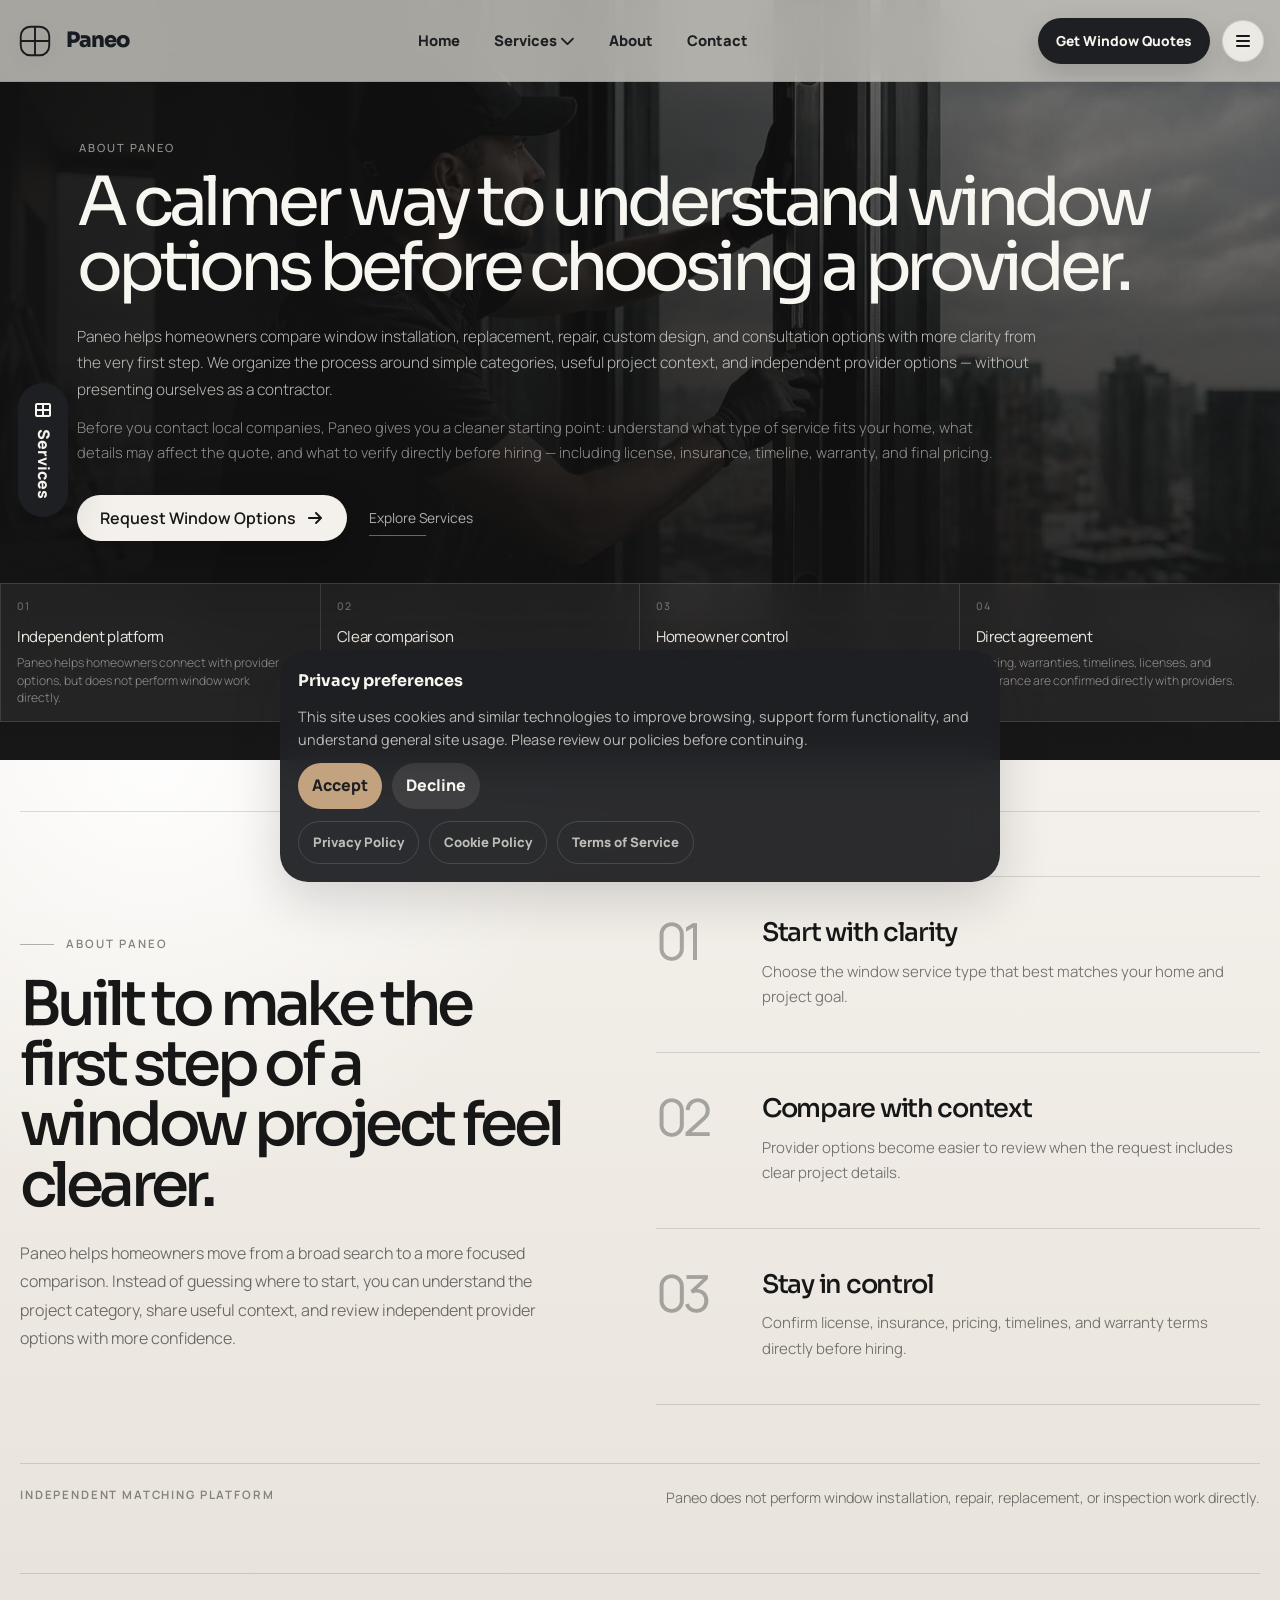
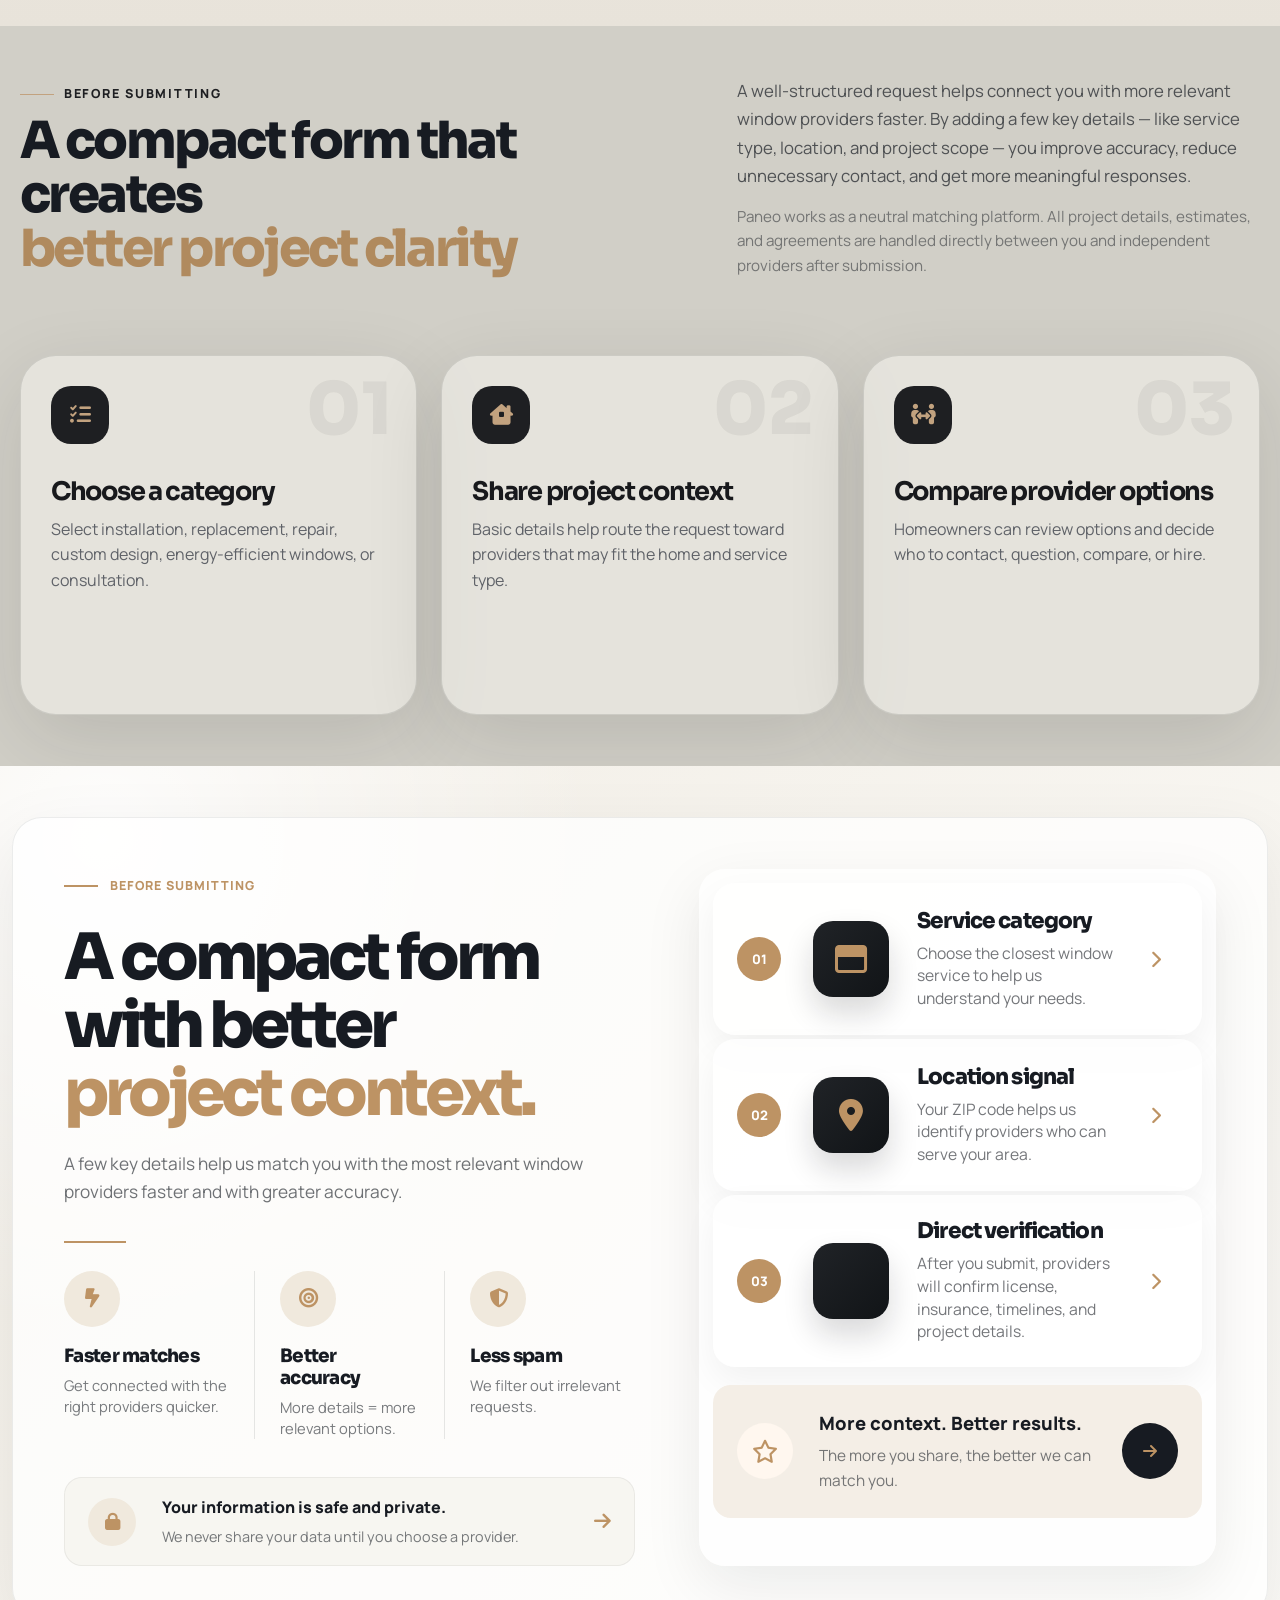
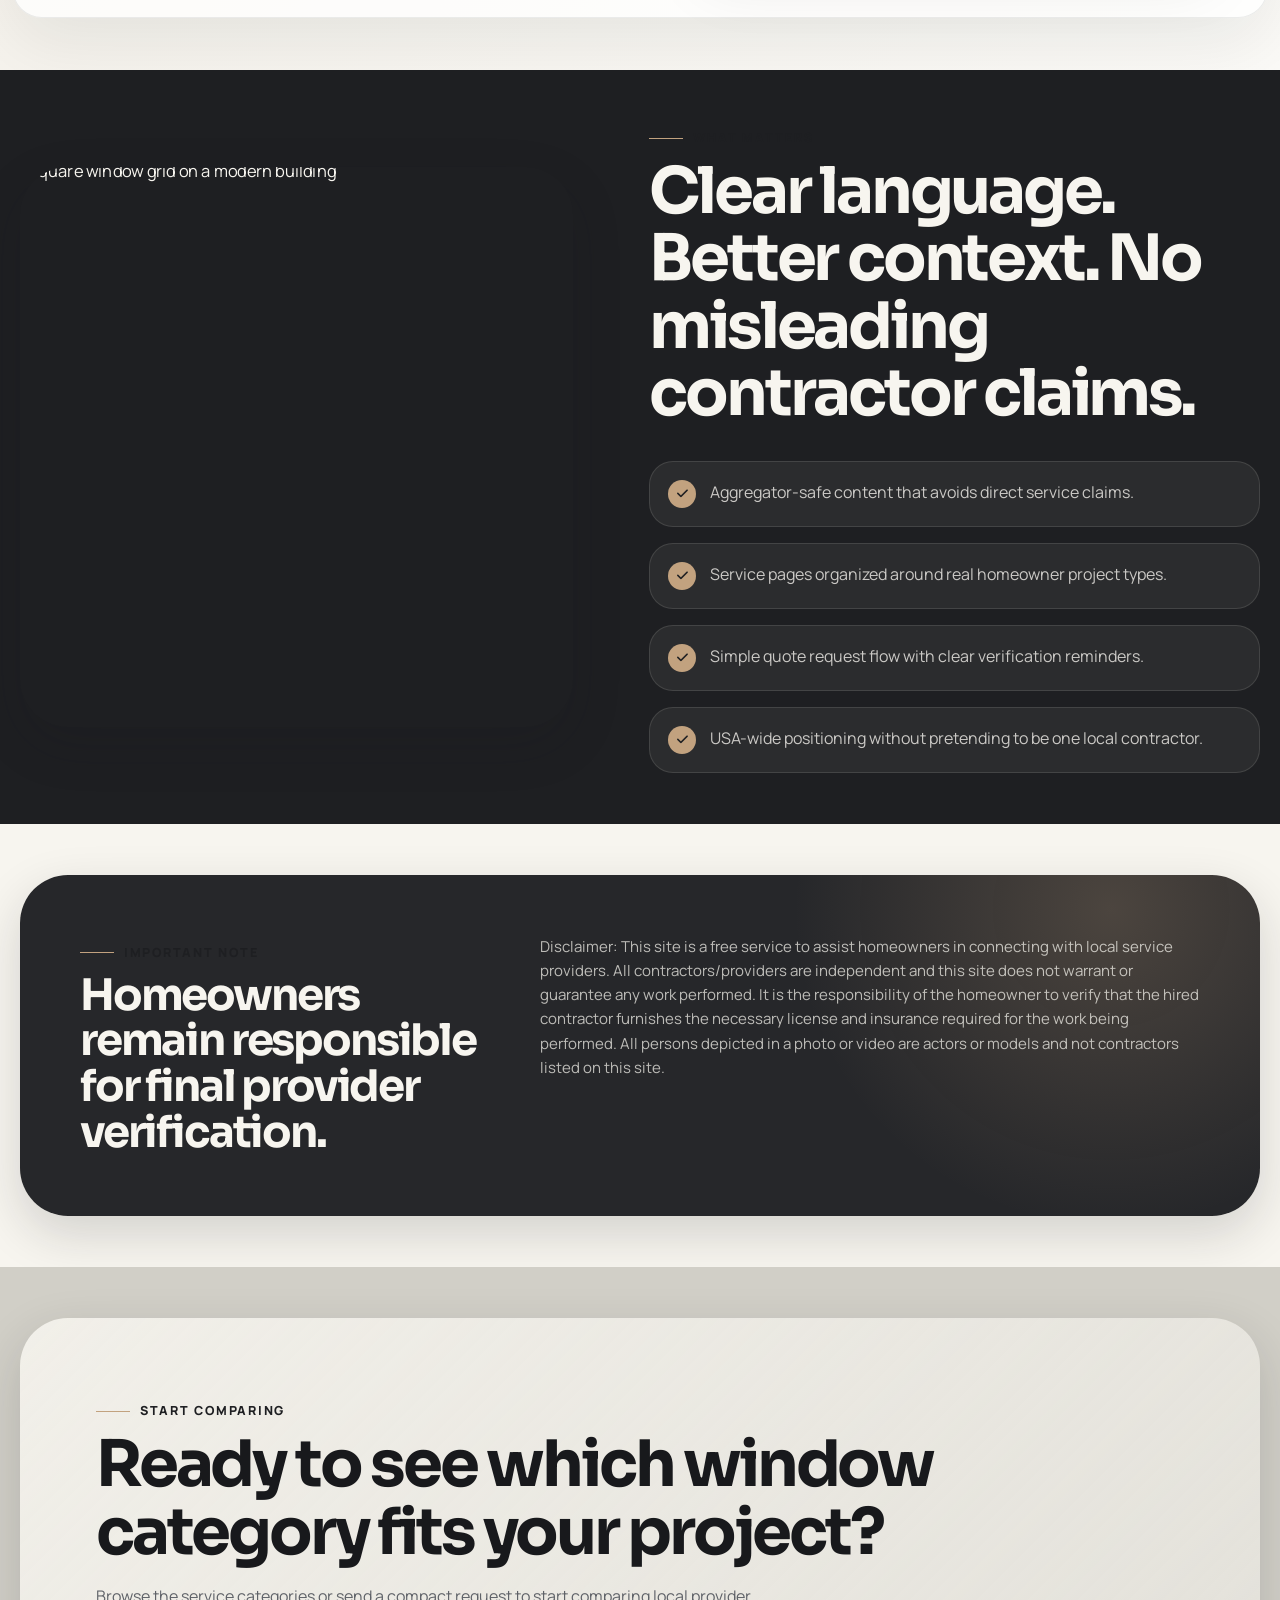
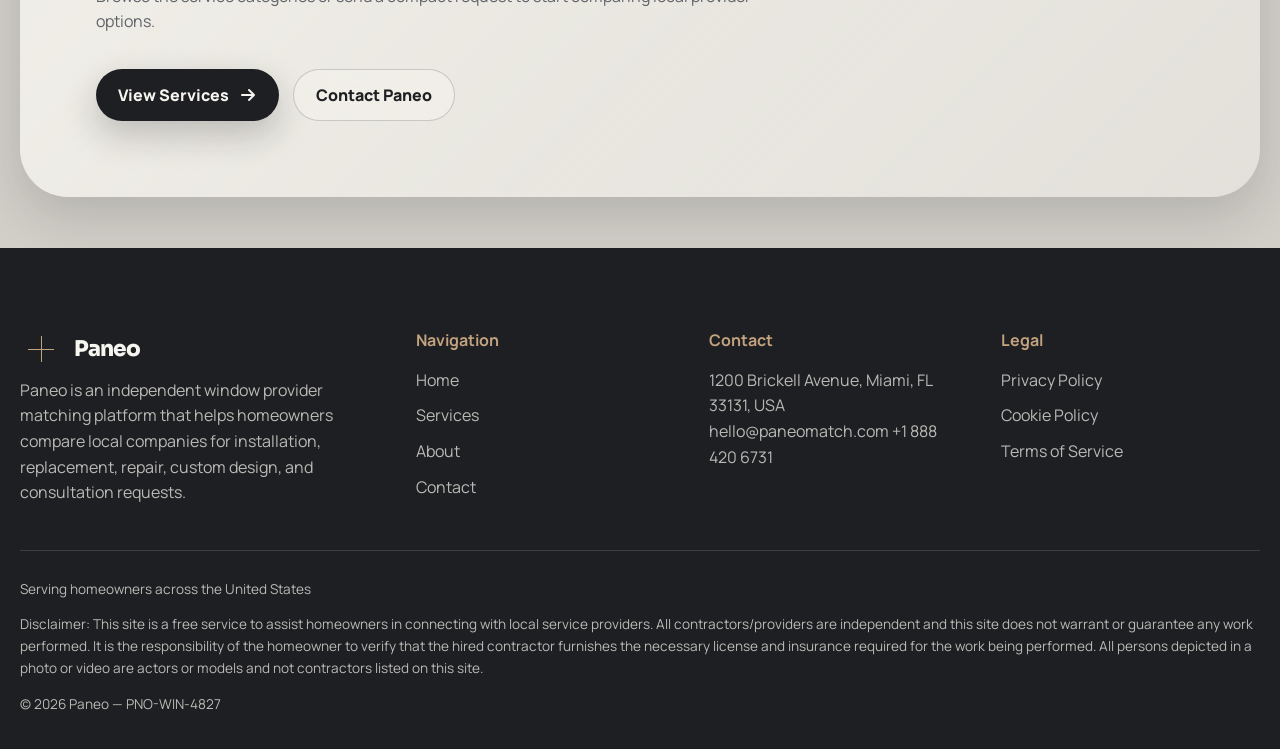
==== commit f4fe8f27: "+" ====
--- a/about.html
+++ b/about.html
@@ -25,15 +25,15 @@
 
     <header class="site-header">
         <div class="header-inner">
-<a class="logo logo-premium-simple" href="index.html" aria-label="Paneo home">
-    <svg class="logo-icon" viewBox="0 0 48 48" fill="none">
-        <rect x="6" y="6" width="36" height="36" rx="12" />
-        <line x1="24" y1="6" x2="24" y2="42" />
-        <line x1="6" y1="24" x2="42" y2="24" />
-    </svg>
-
-    <span class="logo-text">Paneo</span>
-</a>
+            <a class="logo logo-premium-simple" href="index.html" aria-label="Paneo home">
+                <svg class="logo-icon" viewBox="0 0 48 48" fill="none">
+                    <rect x="6" y="6" width="36" height="36" rx="12" />
+                    <line x1="24" y1="6" x2="24" y2="42" />
+                    <line x1="6" y1="24" x2="42" y2="24" />
+                </svg>
+
+                <span class="logo-text">Paneo</span>
+            </a>
 
             <nav class="desktop-nav" aria-label="Main navigation">
                 <a href="index.html">Home</a>
@@ -89,206 +89,168 @@
     </a>
 
     <main id="main">
-<section class="about-hero about-hero--gallery">
-    <div class="about-hero-bg">
-        <img src="images/about/about-hero.jpg" alt="Elegant modern home with large windows">
-    </div>
-
-    <div class="about-hero-overlay"></div>
-
-    <div class="container about-hero-shell">
-        <div class="about-hero-copy reveal-up">
-            <span class="about-hero-kicker">About Paneo</span>
-
-            <h1>
-                A calmer way to understand window options before choosing a provider.
-            </h1>
-
-            <p class="lead">
-                Paneo helps homeowners compare window installation, replacement, repair,
-                custom design, and consultation options with more clarity from the very first step.
-                We organize the process around simple categories, useful project context, and
-                independent provider options — without presenting ourselves as a contractor.
-            </p>
-
-            <p class="about-hero-subtext">
-                Before you contact local companies, Paneo gives you a cleaner starting point:
-                understand what type of service fits your home, what details may affect the quote,
-                and what to verify directly before hiring — including license, insurance, timeline,
-                warranty, and final pricing.
-            </p>
-
-            <div class="about-hero-actions">
-                <a class="btn btn-primary" href="contact.html">
-                    Request Window Options
-                    <i class="fa-solid fa-arrow-right"></i>
-                </a>
-
-                <a class="about-hero-link" href="services.html">
-                    Explore Services
-                </a>
+        <section class="about-hero about-hero--gallery">
+            <div class="about-hero-bg">
+                <img src="images/about/about-hero.jpg" alt="Elegant modern home with large windows">
+            </div>
+
+            <div class="about-hero-overlay"></div>
+
+            <div class="container about-hero-shell">
+                <div class="about-hero-copy reveal-up">
+                    <span class="about-hero-kicker">About Paneo</span>
+
+                    <h1>
+                        A calmer way to understand window options before choosing a provider.
+                    </h1>
+
+                    <p class="lead">
+                        Paneo helps homeowners compare window installation, replacement, repair,
+                        custom design, and consultation options with more clarity from the very first step.
+                        We organize the process around simple categories, useful project context, and
+                        independent provider options — without presenting ourselves as a contractor.
+                    </p>
+
+                    <p class="about-hero-subtext">
+                        Before you contact local companies, Paneo gives you a cleaner starting point:
+                        understand what type of service fits your home, what details may affect the quote,
+                        and what to verify directly before hiring — including license, insurance, timeline,
+                        warranty, and final pricing.
+                    </p>
+
+                    <div class="about-hero-actions">
+                        <a class="btn btn-primary" href="contact.html">
+                            Request Window Options
+                            <i class="fa-solid fa-arrow-right"></i>
+                        </a>
+
+                        <a class="about-hero-link" href="services.html">
+                            Explore Services
+                        </a>
+                    </div>
+                </div>
+
+                <div class="about-hero-gallery reveal-up">
+                    <article>
+                        <span>01</span>
+                        <strong>Independent platform</strong>
+                        <p>
+                            Paneo helps homeowners connect with provider options,
+                            but does not perform window work directly.
+                        </p>
+                    </article>
+
+                    <article>
+                        <span>02</span>
+                        <strong>Clear comparison</strong>
+                        <p>
+                            Explore common service categories before deciding
+                            which local companies to contact.
+                        </p>
+                    </article>
+
+                    <article>
+                        <span>03</span>
+                        <strong>Homeowner control</strong>
+                        <p>
+                            Compare options, ask questions, and verify every
+                            provider detail before moving forward.
+                        </p>
+                    </article>
+
+                    <article>
+                        <span>04</span>
+                        <strong>Direct agreement</strong>
+                        <p>
+                            Pricing, warranties, timelines, licenses, and insurance
+                            are confirmed directly with providers.
+                        </p>
+                    </article>
+                </div>
+            </div>
+        </section>
+
+<section class="about-story about-story--split section">
+    <div class="container about-story-split-shell">
+        <div class="about-story-split-grid">
+            <div class="about-story-split-copy reveal-up">
+                <span class="about-story-eyebrow">About Paneo</span>
+
+                <h2>
+                    Built to make the first step of a window project feel clearer.
+                </h2>
+
+                <p>
+                    Paneo helps homeowners move from a broad search to a more focused comparison.
+                    Instead of guessing where to start, you can understand the project category,
+                    share useful context, and review independent provider options with more confidence.
+                </p>
+            </div>
+
+            <div class="about-story-split-list reveal-up">
+                <article>
+                    <span>01</span>
+                    <div>
+                        <h3>Start with clarity</h3>
+                        <p>Choose the window service type that best matches your home and project goal.</p>
+                    </div>
+                </article>
+
+                <article>
+                    <span>02</span>
+                    <div>
+                        <h3>Compare with context</h3>
+                        <p>Provider options become easier to review when the request includes clear project details.</p>
+                    </div>
+                </article>
+
+                <article>
+                    <span>03</span>
+                    <div>
+                        <h3>Stay in control</h3>
+                        <p>Confirm license, insurance, pricing, timelines, and warranty terms directly before hiring.
+                        </p>
+                    </div>
+                </article>
             </div>
         </div>
 
-        <div class="about-hero-gallery reveal-up">
-            <article>
-                <span>01</span>
-                <strong>Independent platform</strong>
-                <p>
-                    Paneo helps homeowners connect with provider options,
-                    but does not perform window work directly.
-                </p>
-            </article>
-
-            <article>
-                <span>02</span>
-                <strong>Clear comparison</strong>
-                <p>
-                    Explore common service categories before deciding
-                    which local companies to contact.
-                </p>
-            </article>
-
-            <article>
-                <span>03</span>
-                <strong>Homeowner control</strong>
-                <p>
-                    Compare options, ask questions, and verify every
-                    provider detail before moving forward.
-                </p>
-            </article>
-
-            <article>
-                <span>04</span>
-                <strong>Direct agreement</strong>
-                <p>
-                    Pricing, warranties, timelines, licenses, and insurance
-                    are confirmed directly with providers.
-                </p>
-            </article>
+        <div class="about-story-split-footer reveal-up">
+            <span>Independent matching platform</span>
+            <p>Paneo does not perform window installation, repair, replacement, or inspection work directly.</p>
         </div>
     </div>
 </section>
 
-    <section class="about-story section">
-        <div class="container about-story-shell">
-            <div class="about-story-grid">
-                <div class="about-story-content reveal-up">
-                    <span class="about-story-eyebrow">About Paneo</span>
-    
-                    <h2>
-                        Built for homeowners who want
-                        <span>clearer</span> window provider options.
-                    </h2>
-    
-                    <p>
-                        Paneo is an independent matching platform for window projects.
-                        We help homeowners start with organized categories, clear expectations,
-                        and relevant local provider options.
-                    </p>
-    
-                    <div class="about-story-points">
-                        <article>
-                            <i class="fa-regular fa-shield"></i>
-                            <h3>Independent<br>& unbiased</h3>
-                            <p>We don't sell windows. You compare providers on your terms.</p>
-                        </article>
-    
-                        <article>
-                            <i class="fa-regular fa-folder"></i>
-                            <h3>Organized &<br>transparent</h3>
-                            <p>Category-first structure keeps requests cleaner and easier to compare.</p>
-                        </article>
-    
-                        <article>
-                            <i class="fa-solid fa-location-dot"></i>
-                            <h3>Local &<br>practical</h3>
-                            <p>Focus on providers that match your area and project needs.</p>
-                        </article>
-                    </div>
-                </div>
-    
-                <div class="about-story-image reveal-up">
-                    <img src="images/about/about-architectural-windows.jpg" alt="Modern home with large windows">
-    
-                    <div class="about-story-review">
-                        <div>
-                            <div class="about-story-avatars">
-                                <span></span><span></span><span></span><span></span><span></span>
-                            </div>
-    
-                            <div class="about-story-stars">
-                                ★★★★★
-                            </div>
-    
-                            <p>Trusted by homeowners<br>across the United States</p>
-                        </div>
-    
-                        <div>
-                            <strong>2,000+</strong>
-                            <span>Verified reviews</span>
-                        </div>
-                    </div>
-                </div>
-            </div>
-    
-            <div class="about-story-stats reveal-up">
-                <div>
-                    <i class="fa-solid fa-users"></i>
-                    <strong>10K+</strong>
-                    <span>Homeowners helped</span>
-                </div>
-    
-                <div>
-                    <i class="fa-regular fa-badge-check"></i>
-                    <strong>300+</strong>
-                    <span>Trusted providers</span>
-                </div>
-    
-                <div>
-                    <i class="fa-regular fa-building"></i>
-                    <strong>50+</strong>
-                    <span>Cities covered</span>
-                </div>
-    
-                <div>
-                    <i class="fa-regular fa-star"></i>
-                    <strong>4.9/5</strong>
-                    <span>Customer satisfaction</span>
-                </div>
-            </div>
-        </div>
-    </section>
-
         <section class="about-model section">
             <div class="container">
-        <div class="section-header section-header-wide reveal-up is-visible">
-        
-            <div class="section-header-left">
-                <span class="eyebrow">Before submitting</span>
-        
-                <h2>
-                    A compact form that creates
-                    <span>better project clarity</span>
-                </h2>
-            </div>
-        
-            <div class="section-header-right">
-                <p class="lead">
-                    A well-structured request helps connect you with more relevant
-                    window providers faster. By adding a few key details — like
-                    service type, location, and project scope — you improve accuracy,
-                    reduce unnecessary contact, and get more meaningful responses.
-                </p>
-        
-                <p class="lead-muted">
-                    Paneo works as a neutral matching platform. All project details,
-                    estimates, and agreements are handled directly between you and
-                    independent providers after submission.
-                </p>
-            </div>
-        
-        </div>
+                <div class="section-header section-header-wide reveal-up is-visible">
+
+                    <div class="section-header-left">
+                        <span class="eyebrow">Before submitting</span>
+
+                        <h2>
+                            A compact form that creates
+                            <span>better project clarity</span>
+                        </h2>
+                    </div>
+
+                    <div class="section-header-right">
+                        <p class="lead">
+                            A well-structured request helps connect you with more relevant
+                            window providers faster. By adding a few key details — like
+                            service type, location, and project scope — you improve accuracy,
+                            reduce unnecessary contact, and get more meaningful responses.
+                        </p>
+
+                        <p class="lead-muted">
+                            Paneo works as a neutral matching platform. All project details,
+                            estimates, and agreements are handled directly between you and
+                            independent providers after submission.
+                        </p>
+                    </div>
+
+                </div>
 
                 <div class="model-grid">
                     <div class="model-card reveal-up">
@@ -318,100 +280,101 @@
         </section>
 
 
-<section class="about-proof section">
-    <div class="container about-proof-shell">
-        <div class="about-proof-grid">
-
-            <div class="about-proof-content reveal-up">
-                <span class="about-proof-eyebrow">Before submitting</span>
-
-                <h2>
-                    A compact form with better
-                    <span>project context.</span>
-                </h2>
-
-                <p>
-                    A few key details help us match you with the most relevant
-                    window providers faster and with greater accuracy.
-                </p>
-
-                <div class="about-proof-line"></div>
-
-                <div class="about-proof-benefits">
-                    <article>
-                        <i class="fa-solid fa-bolt-lightning"></i>
-                        <h3>Faster matches</h3>
-                        <p>Get connected with the right providers quicker.</p>
-                    </article>
-
-                    <article>
-                        <i class="fa-solid fa-bullseye"></i>
-                        <h3>Better accuracy</h3>
-                        <p>More details = more relevant options.</p>
-                    </article>
-
-                    <article>
-                        <i class="fa-solid fa-shield-halved"></i>
-                        <h3>Less spam</h3>
-                        <p>We filter out irrelevant requests.</p>
-                    </article>
-                </div>
-
-                <div class="about-proof-note">
-                    <i class="fa-solid fa-lock"></i>
-                    <div>
-                        <strong>Your information is safe and private.</strong>
-                        <span>We never share your data until you choose a provider.</span>
-                    </div>
-                    <i class="fa-solid fa-arrow-right"></i>
-                </div>
-            </div>
-
-            <div class="about-proof-panel reveal-up">
-                <article>
-                    <span>01</span>
-                    <i class="fa-regular fa-window-maximize"></i>
-                    <div>
-                        <h3>Service category</h3>
-                        <p>Choose the closest window service to help us understand your needs.</p>
-                    </div>
-                    <a href="contact.html"><i class="fa-solid fa-chevron-right"></i></a>
-                </article>
-
-                <article>
-                    <span>02</span>
-                    <i class="fa-solid fa-location-dot"></i>
-                    <div>
-                        <h3>Location signal</h3>
-                        <p>Your ZIP code helps us identify providers who can serve your area.</p>
-                    </div>
-                    <a href="contact.html"><i class="fa-solid fa-chevron-right"></i></a>
-                </article>
-
-                <article>
-                    <span>03</span>
-                    <i class="fa-solid fa-shield-check"></i>
-                    <div>
-                        <h3>Direct verification</h3>
-                        <p>After you submit, providers will confirm license, insurance, timelines, and project details.
-                        </p>
-                    </div>
-                    <a href="contact.html"><i class="fa-solid fa-chevron-right"></i></a>
-                </article>
-
-                <div class="about-proof-result">
-                    <i class="fa-regular fa-star"></i>
-                    <div>
-                        <strong>More context. Better results.</strong>
-                        <span>The more you share, the better we can match you.</span>
-                    </div>
-                    <a href="contact.html"><i class="fa-solid fa-arrow-right"></i></a>
-                </div>
-            </div>
-
-        </div>
-    </div>
-</section>
+        <section class="about-proof section">
+            <div class="container about-proof-shell">
+                <div class="about-proof-grid">
+
+                    <div class="about-proof-content reveal-up">
+                        <span class="about-proof-eyebrow">Before submitting</span>
+
+                        <h2>
+                            A compact form with better
+                            <span>project context.</span>
+                        </h2>
+
+                        <p>
+                            A few key details help us match you with the most relevant
+                            window providers faster and with greater accuracy.
+                        </p>
+
+                        <div class="about-proof-line"></div>
+
+                        <div class="about-proof-benefits">
+                            <article>
+                                <i class="fa-solid fa-bolt-lightning"></i>
+                                <h3>Faster matches</h3>
+                                <p>Get connected with the right providers quicker.</p>
+                            </article>
+
+                            <article>
+                                <i class="fa-solid fa-bullseye"></i>
+                                <h3>Better accuracy</h3>
+                                <p>More details = more relevant options.</p>
+                            </article>
+
+                            <article>
+                                <i class="fa-solid fa-shield-halved"></i>
+                                <h3>Less spam</h3>
+                                <p>We filter out irrelevant requests.</p>
+                            </article>
+                        </div>
+
+                        <div class="about-proof-note">
+                            <i class="fa-solid fa-lock"></i>
+                            <div>
+                                <strong>Your information is safe and private.</strong>
+                                <span>We never share your data until you choose a provider.</span>
+                            </div>
+                            <i class="fa-solid fa-arrow-right"></i>
+                        </div>
+                    </div>
+
+                    <div class="about-proof-panel reveal-up">
+                        <article>
+                            <span>01</span>
+                            <i class="fa-regular fa-window-maximize"></i>
+                            <div>
+                                <h3>Service category</h3>
+                                <p>Choose the closest window service to help us understand your needs.</p>
+                            </div>
+                            <a href="contact.html"><i class="fa-solid fa-chevron-right"></i></a>
+                        </article>
+
+                        <article>
+                            <span>02</span>
+                            <i class="fa-solid fa-location-dot"></i>
+                            <div>
+                                <h3>Location signal</h3>
+                                <p>Your ZIP code helps us identify providers who can serve your area.</p>
+                            </div>
+                            <a href="contact.html"><i class="fa-solid fa-chevron-right"></i></a>
+                        </article>
+
+                        <article>
+                            <span>03</span>
+                            <i class="fa-solid fa-shield-check"></i>
+                            <div>
+                                <h3>Direct verification</h3>
+                                <p>After you submit, providers will confirm license, insurance, timelines, and project
+                                    details.
+                                </p>
+                            </div>
+                            <a href="contact.html"><i class="fa-solid fa-chevron-right"></i></a>
+                        </article>
+
+                        <div class="about-proof-result">
+                            <i class="fa-regular fa-star"></i>
+                            <div>
+                                <strong>More context. Better results.</strong>
+                                <span>The more you share, the better we can match you.</span>
+                            </div>
+                            <a href="contact.html"><i class="fa-solid fa-arrow-right"></i></a>
+                        </div>
+                    </div>
+
+                </div>
+            </div>
+        </section>
 
         <section class="about-values section">
             <div class="container values-layout">
@@ -495,4 +458,4 @@
     <script src="js/about.js"></script>
 </body>
 
-</html>
+</html>
--- a/css/style.css
+++ b/css/style.css
@@ -8,9 +8,7 @@
 @import url("contact.css");
 @import url("service-page.css");
 @import url("legal.css");
-@import url("premium-upgrades.css");
-@import url("final-redesign.css");
-@import url("ultra-polish.css");
+
 
 /* ===============================
    VARIABLES
@@ -1017,4 +1015,509 @@
     border-bottom: 1px solid rgba(23, 23, 23, 0.1);
     background: rgba(23, 23, 23, 0.04);
     font-weight: 850;
+}
+
+/* ===============================
+   PREMIUM COMPACT BURGER MENU
+================================ */
+
+.mobile-menu-toggle {
+    display: none;
+    width: 42px;
+    height: 42px;
+    place-items: center;
+    border: 1px solid rgba(23, 23, 23, 0.12);
+    border-radius: 999px;
+    background: rgba(247, 245, 239, 0.78);
+    color: #171717;
+    box-shadow: 0 10px 26px rgba(17, 20, 26, 0.08);
+    backdrop-filter: blur(14px);
+    transition: 0.25s ease;
+}
+
+.mobile-menu-toggle:hover {
+    background: #f7f5ef;
+    transform: translateY(-1px);
+}
+
+.mobile-menu-toggle i {
+    font-size: 0.95rem;
+}
+
+.mobile-menu-toggle.is-active {
+    background: #171717;
+    color: #f7f5ef;
+}
+
+.mobile-menu-toggle.is-active i::before {
+    content: "\f00d";
+}
+
+.mobile-menu {
+    position: fixed;
+    top: calc(var(--header-height) + 10px);
+    right: 14px;
+    left: auto;
+    z-index: 999;
+    width: min(360px, calc(100vw - 28px));
+    max-height: calc(100vh - var(--header-height) - 24px);
+    opacity: 0;
+    visibility: hidden;
+    transform: translateY(-8px) scale(0.98);
+    pointer-events: none;
+    transition: 0.25s ease;
+}
+
+.mobile-menu.is-open {
+    opacity: 1;
+    visibility: visible;
+    transform: translateY(0) scale(1);
+    pointer-events: auto;
+}
+
+.mobile-menu-inner {
+    max-height: inherit;
+    overflow-y: auto;
+    padding: 12px;
+    border-radius: 24px;
+    border: 1px solid rgba(23, 23, 23, 0.1);
+    background: rgba(247, 245, 239, 0.94);
+    backdrop-filter: blur(22px);
+    -webkit-backdrop-filter: blur(22px);
+    box-shadow: 0 24px 70px rgba(17, 20, 26, 0.18);
+}
+
+.mobile-nav {
+    display: grid;
+    gap: 6px;
+}
+
+.mobile-nav a,
+.mobile-services-toggle {
+    width: 100%;
+    min-height: 44px;
+    display: flex;
+    align-items: center;
+    justify-content: space-between;
+    gap: 14px;
+    padding: 0 14px;
+    border-radius: 15px;
+    border: 1px solid transparent;
+    background: transparent;
+    color: #171717;
+    font-size: 0.92rem;
+    font-weight: 700;
+    line-height: 1;
+    transition: 0.22s ease;
+}
+
+.mobile-nav a:hover,
+.mobile-services-toggle:hover {
+    background: rgba(23, 23, 23, 0.055);
+    border-color: rgba(23, 23, 23, 0.07);
+}
+
+.mobile-services-toggle i {
+    font-size: 0.78rem;
+    color: rgba(23, 23, 23, 0.55);
+    transition: 0.25s ease;
+}
+
+.mobile-services-toggle[aria-expanded="true"] i {
+    transform: rotate(45deg);
+}
+
+.mobile-services-list {
+    display: grid;
+    gap: 5px;
+    max-height: 0;
+    overflow: hidden;
+    opacity: 0;
+    padding-left: 10px;
+    transition: 0.28s ease;
+}
+
+.mobile-services-list.is-open {
+    max-height: 460px;
+    opacity: 1;
+    padding: 6px 0 8px 10px;
+}
+
+.mobile-services-list a {
+    min-height: 38px;
+    padding: 0 12px;
+    border-radius: 12px;
+    color: rgba(23, 23, 23, 0.68);
+    font-size: 0.84rem;
+    font-weight: 650;
+}
+
+.mobile-services-list a:hover {
+    color: #171717;
+    background: rgba(23, 23, 23, 0.05);
+}
+
+.mobile-services-all {
+    color: #171717 !important;
+    background: rgba(23, 23, 23, 0.055);
+    font-weight: 800;
+}
+
+.mobile-contact {
+    margin-top: 12px;
+    padding: 12px 12px 4px;
+    display: grid;
+    gap: 7px;
+    border-top: 1px solid rgba(23, 23, 23, 0.08);
+}
+
+.mobile-contact a,
+.mobile-contact span {
+    color: rgba(23, 23, 23, 0.58);
+    font-size: 0.78rem;
+    line-height: 1.45;
+}
+
+.mobile-contact a:hover {
+    color: #171717;
+}
+
+@media (max-width: 1100px) {
+    .mobile-menu-toggle {
+        display: grid;
+    }
+}
+
+@media (max-width: 520px) {
+    .mobile-menu {
+        left: 12px;
+        right: 12px;
+        width: auto;
+    }
+
+    .mobile-menu-inner {
+        border-radius: 20px;
+    }
+
+    .mobile-nav a,
+    .mobile-services-toggle {
+        min-height: 42px;
+        font-size: 0.88rem;
+    }
+}
+
+/* ===============================
+   HEADER MOBILE POLISH
+================================ */
+
+.site-header.is-scrolled {
+    background: rgba(247, 245, 239, 0.9);
+    box-shadow: 0 14px 38px rgba(17, 20, 26, 0.08);
+}
+
+.header-actions .btn-primary {
+    white-space: nowrap;
+}
+
+/* prettier desktop quote button */
+.header-actions .btn-primary {
+    min-height: 46px;
+    padding: 0 18px;
+    border-radius: 999px;
+    font-size: 0.86rem;
+    box-shadow: 0 12px 28px rgba(17, 20, 26, 0.16);
+}
+
+/* mobile: make Get Window Quotes an icon button */
+@media (max-width: 760px) {
+    .header-actions .btn-primary {
+        width: 42px;
+        height: 42px;
+        min-height: 42px;
+        padding: 0;
+        border-radius: 50%;
+        font-size: 0;
+        overflow: hidden;
+        background: #171717;
+        color: #f7f5ef;
+        box-shadow: 0 12px 28px rgba(17, 20, 26, 0.16);
+    }
+
+    .header-actions .btn-primary::before {
+        content: "\f095";
+        font-family: "Font Awesome 6 Free";
+        font-weight: 900;
+        font-size: 0.95rem;
+        line-height: 1;
+    }
+
+    .header-actions .btn-primary:hover {
+        transform: translateY(-1px);
+        background: #000;
+    }
+
+    .header-actions {
+        gap: 8px;
+    }
+
+    .mobile-menu-toggle {
+        width: 42px;
+        height: 42px;
+    }
+}
+
+/* smaller header on very small phones */
+@media (max-width: 420px) {
+    .logo-premium-simple .logo-icon {
+        width: 34px;
+        height: 34px;
+    }
+
+    .logo-premium-simple .logo-text {
+        font-size: 1.1rem;
+    }
+
+    .header-inner {
+        width: min(100% - 18px, var(--container));
+    }
+
+    .header-actions .btn-primary,
+    .mobile-menu-toggle {
+        width: 40px;
+        height: 40px;
+        min-height: 40px;
+    }
+}
+
+/* ===============================
+   PREMIUM FULLSCREEN MOBILE MENU
+================================ */
+
+@media (max-width: 900px) {
+    .header-actions .btn-primary {
+        width: 44px;
+        height: 44px;
+        min-height: 44px;
+        padding: 0;
+        border-radius: 50%;
+        font-size: 0;
+        display: inline-grid;
+        place-items: center;
+    }
+
+    .header-actions .btn-primary::before {
+        content: "\f095";
+        font-family: "Font Awesome 6 Free";
+        font-weight: 900;
+        font-size: 1rem;
+        line-height: 1;
+        display: block;
+        transform: translateY(0);
+    }
+
+    .mobile-menu {
+        position: fixed;
+        inset: 0;
+        z-index: 950;
+        max-height: none;
+        padding: calc(var(--header-height) + 18px) 18px 18px;
+        background:
+            radial-gradient(circle at 20% 10%, rgba(255, 255, 255, .9), transparent 28%),
+            linear-gradient(135deg, rgba(247, 245, 239, .98), rgba(220, 216, 207, .98));
+        opacity: 0;
+        visibility: hidden;
+        pointer-events: none;
+        transform: translateY(-12px);
+        transition: .35s ease;
+    }
+
+    .mobile-menu.is-open {
+        opacity: 1;
+        visibility: visible;
+        pointer-events: auto;
+        transform: translateY(0);
+    }
+
+    .mobile-menu-inner {
+        height: 100%;
+        display: flex;
+        flex-direction: column;
+        justify-content: space-between;
+        padding: 22px;
+        border-radius: 28px;
+        background: rgba(255, 255, 255, .45);
+        border: 1px solid rgba(23, 23, 23, .1);
+        box-shadow: 0 24px 70px rgba(17, 20, 26, .16);
+        backdrop-filter: blur(22px);
+        -webkit-backdrop-filter: blur(22px);
+    }
+
+    .mobile-nav {
+        display: grid;
+        gap: 10px;
+    }
+
+    .mobile-nav>a,
+    .mobile-services-toggle {
+        min-height: 58px;
+        padding: 0 18px;
+        border-radius: 18px;
+        background: rgba(255, 255, 255, .38);
+        border: 1px solid rgba(23, 23, 23, .08);
+        color: #171717;
+        font-size: 1.08rem;
+        font-weight: 750;
+    }
+
+    .mobile-nav>a:hover,
+    .mobile-services-toggle:hover {
+        background: rgba(23, 23, 23, .08);
+    }
+
+    .mobile-services-list {
+        max-height: 0;
+        overflow: hidden;
+        display: grid;
+        gap: 7px;
+        padding: 0 0 0 10px;
+        opacity: 0;
+        transition: .32s ease;
+    }
+
+    .mobile-services-list.is-open {
+        max-height: 460px;
+        padding: 8px 0 8px 10px;
+        opacity: 1;
+    }
+
+    .mobile-services-list a {
+        min-height: 44px;
+        padding: 0 14px;
+        border-radius: 14px;
+        background: rgba(255, 255, 255, .35);
+        color: rgba(23, 23, 23, .72);
+        font-size: .9rem;
+        font-weight: 650;
+    }
+
+    .mobile-contact {
+        margin-top: 18px;
+        padding: 18px;
+        border-radius: 20px;
+        background: rgba(23, 23, 23, .92);
+        border: 1px solid rgba(255, 255, 255, .1);
+    }
+
+    .mobile-contact a,
+    .mobile-contact span {
+        color: rgba(247, 245, 239, .76);
+        font-size: .86rem;
+    }
+
+    .mobile-contact a:first-child {
+        color: #fff;
+        font-weight: 800;
+        font-size: 1rem;
+    }
+
+    .mobile-menu-toggle {
+        position: relative;
+        z-index: 1001;
+        width: 44px;
+        height: 44px;
+        border-radius: 50%;
+        display: grid;
+        place-items: center;
+        background: rgba(255, 255, 255, .52);
+        color: #171717;
+        border: 1px solid rgba(23, 23, 23, .1);
+    }
+
+    .mobile-menu-toggle.is-active {
+        background: #171717;
+        color: #f7f5ef;
+    }
+}
+
+/* ===============================
+   FINAL ICON CENTER FIX
+================================ */
+
+/* все кнопки с иконками */
+.btn,
+.mobile-menu-toggle,
+.home-slider-btn,
+.home-contact-submit,
+.contact-submit,
+.services-hero-actions a,
+.about-hero-actions a,
+.sticky-service-btn {
+    display: inline-flex !important;
+    align-items: center !important;
+    justify-content: center !important;
+    gap: 10px;
+}
+
+/* сама иконка */
+.btn i,
+.mobile-menu-toggle i,
+.home-slider-btn i,
+.home-contact-submit i,
+.contact-submit i,
+.sticky-service-btn i {
+    display: flex !important;
+    align-items: center !important;
+    justify-content: center !important;
+    width: 18px !important;
+    height: 18px !important;
+    min-width: 18px !important;
+    line-height: 1 !important;
+    font-size: 16px !important;
+    text-align: center !important;
+}
+
+/* Font Awesome внутри */
+.btn i::before,
+.mobile-menu-toggle i::before,
+.home-slider-btn i::before,
+.home-contact-submit i::before,
+.contact-submit i::before,
+.sticky-service-btn i::before {
+    display: block !important;
+    line-height: 1 !important;
+}
+
+/* кнопка телефона в мобилке — только иконка */
+@media (max-width: 760px) {
+    .header-actions .btn-primary[data-phone] {
+        width: 42px !important;
+        height: 42px !important;
+        min-width: 42px !important;
+        min-height: 42px !important;
+        padding: 0 !important;
+        border-radius: 50% !important;
+        font-size: 0 !important;
+        gap: 0 !important;
+    }
+
+    .header-actions .btn-primary[data-phone]::before {
+        content: "\f095";
+        font-family: "Font Awesome 6 Free";
+        font-weight: 900;
+        font-size: 15px;
+        line-height: 1;
+        display: flex;
+        align-items: center;
+        justify-content: center;
+        width: 18px;
+        height: 18px;
+    }
+
+    .mobile-menu-toggle {
+        width: 42px !important;
+        height: 42px !important;
+        min-width: 42px !important;
+        min-height: 42px !important;
+        padding: 0 !important;
+    }
 }
--- a/css/about.css
+++ b/css/about.css
@@ -316,265 +316,7 @@
         max-width: 100%;
     }
 }
-/* ===============================
-   ABOUT STORY PREMIUM
-================================ */
-
-.about-story {
-    padding: clamp(40px, 5vw, 70px) 0;
-    background:
-        radial-gradient(circle at 10% 8%, rgba(255, 255, 255, 0.9), transparent 34%),
-        linear-gradient(135deg, #f2eee6, #fbfaf7);
-}
-
-.about-story .container {
-    width: min(100% - 24px, 1480px);
-}
-
-.about-story-shell {
-    padding: clamp(34px, 4vw, 58px);
-    border: 1px solid rgba(24, 25, 28, 0.1);
-    border-radius: 30px;
-    background: rgba(255, 255, 255, 0.68);
-    box-shadow: 0 24px 70px rgba(17, 20, 26, 0.08);
-}
-
-.about-story-grid {
-    display: grid;
-    grid-template-columns: 1.05fr 0.95fr;
-    gap: clamp(34px, 5vw, 70px);
-    align-items: center;
-}
-
-.about-story-eyebrow {
-    display: inline-flex;
-    align-items: center;
-    gap: 12px;
-    margin-bottom: 24px;
-    color: #171b22;
-    font-size: 0.78rem;
-    font-weight: 900;
-    letter-spacing: 0.14em;
-    text-transform: uppercase;
-}
-
-.about-story-eyebrow::before {
-    content: "";
-    width: 34px;
-    height: 1px;
-    background: #b98a4f;
-}
-
-.about-story-content h2 {
-    max-width: 720px;
-    color: #171b22;
-    font-size: clamp(2.8rem, 5vw, 5rem);
-    line-height: 1.08;
-    letter-spacing: -0.06em;
-    font-weight: 900;
-}
-
-.about-story-content h2 span {
-    color: #bd9364;
-}
-
-.about-story-content>p {
-    max-width: 610px;
-    margin-top: 26px;
-    color: rgba(23, 27, 34, 0.62);
-    font-size: 1.08rem;
-    line-height: 1.75;
-}
-
-.about-story-points {
-    margin-top: clamp(40px, 5vw, 70px);
-    display: grid;
-    grid-template-columns: repeat(3, 1fr);
-    gap: 0;
-}
-
-.about-story-points article {
-    padding: 0 clamp(18px, 2vw, 30px);
-    border-right: 1px solid rgba(24, 25, 28, 0.12);
-}
-
-.about-story-points article:first-child {
-    padding-left: 0;
-}
-
-.about-story-points article:last-child {
-    border-right: 0;
-    padding-right: 0;
-}
-
-.about-story-points i {
-    width: 58px;
-    height: 58px;
-    display: grid;
-    place-items: center;
-    margin-bottom: 24px;
-    border-radius: 50%;
-    background: #f0e9dd;
-    color: #171b22;
-    font-size: 1.2rem;
-}
-
-.about-story-points h3 {
-    color: #171b22;
-    font-size: 1.25rem;
-    line-height: 1.25;
-    letter-spacing: -0.04em;
-    font-weight: 900;
-}
-
-.about-story-points p {
-    margin-top: 12px;
-    color: rgba(23, 27, 34, 0.58);
-    font-size: 0.95rem;
-    line-height: 1.55;
-}
-
-.about-story-image {
-    position: relative;
-    overflow: hidden;
-    border-radius: 24px;
-    min-height: 620px;
-    box-shadow: 0 22px 55px rgba(17, 20, 26, 0.14);
-}
-
-.about-story-image img {
-    width: 100%;
-    height: 100%;
-    min-height: 620px;
-    object-fit: cover;
-}
-
-.about-story-review {
-    position: absolute;
-    left: 40px;
-    right: 40px;
-    bottom: 40px;
-    display: grid;
-    grid-template-columns: 1.4fr 0.8fr;
-    gap: 28px;
-    align-items: center;
-    padding: 24px 30px;
-    border-radius: 20px;
-    background: rgba(23, 24, 27, 0.86);
-    color: #fff;
-    backdrop-filter: blur(18px);
-    -webkit-backdrop-filter: blur(18px);
-    box-shadow: 0 18px 45px rgba(0, 0, 0, 0.24);
-}
-
-.about-story-avatars {
-    display: flex;
-    margin-bottom: 10px;
-}
-
-.about-story-avatars span {
-    width: 30px;
-    height: 30px;
-    margin-right: -8px;
-    border: 2px solid rgba(255, 255, 255, 0.7);
-    border-radius: 50%;
-    background:
-        radial-gradient(circle at 35% 28%, #f5d2bd, #8b6f5d);
-}
-
-.about-story-stars {
-    color: #d4a55f;
-    font-size: 1rem;
-    letter-spacing: 0.08em;
-}
-
-.about-story-review p {
-    margin-top: 8px;
-    color: rgba(255, 255, 255, 0.86);
-    font-size: 1rem;
-    line-height: 1.5;
-    font-weight: 700;
-}
-
-.about-story-review strong {
-    display: block;
-    color: #fff;
-    font-size: 2.25rem;
-    line-height: 1;
-    font-weight: 900;
-    letter-spacing: -0.05em;
-}
-
-.about-story-review span {
-    display: block;
-    margin-top: 8px;
-    color: rgba(255, 255, 255, 0.7);
-    font-size: 0.92rem;
-    font-weight: 700;
-}
-
-.about-story-stats {
-    margin-top: clamp(44px, 5vw, 76px);
-    display: grid;
-    grid-template-columns: repeat(4, 1fr);
-    overflow: hidden;
-    border-radius: 24px;
-    background:
-        radial-gradient(circle at 50% 20%, rgba(255, 255, 255, 0.8), transparent 44%),
-        rgba(247, 245, 239, 0.68);
-    border: 1px solid rgba(24, 25, 28, 0.08);
-}
-
-.about-story-stats div {
-    min-height: 190px;
-    display: grid;
-    place-items: center;
-    align-content: center;
-    text-align: center;
-    padding: 24px;
-    border-right: 1px solid rgba(189, 147, 100, 0.32);
-}
-
-.about-story-stats div:last-child {
-    border-right: 0;
-}
-
-.about-story-stats i {
-    width: 58px;
-    height: 58px;
-    display: grid;
-    place-items: center;
-    margin-bottom: 20px;
-    border-radius: 50%;
-    background: #f0e9dd;
-    color: #9a744a;
-    font-size: 1.3rem;
-}
-
-.about-story-stats strong {
-    color: #171b22;
-    font-size: 2.15rem;
-    line-height: 1;
-    font-weight: 900;
-    letter-spacing: -0.05em;
-}
-
-.about-story-stats span {
-    display: block;
-    margin-top: 10px;
-    color: rgba(23, 27, 34, 0.72);
-    font-size: 0.95rem;
-    font-weight: 800;
-}
-
-.about-story-stats span::after {
-    content: "";
-    display: block;
-    width: 42px;
-    height: 2px;
-    margin: 20px auto 0;
-    background: #bd9364;
-}
+
 
 /* ===============================
    ABOUT MODEL
@@ -1344,4 +1086,174 @@
         padding-left: 2px;
         padding-right: 2px;
     }
+}
+
+/* ===============================
+   ABOUT STORY — SPLIT LUXURY
+================================ */
+
+.about-story--split {
+    background:
+        radial-gradient(circle at 12% 0%, rgba(255, 255, 255, 0.9), transparent 30%),
+        linear-gradient(180deg, #f4f1ec 0%, #e8e3da 100%);
+    overflow: hidden;
+}
+
+.about-story-split-shell {
+    border-top: 1px solid rgba(23, 23, 23, 0.14);
+    border-bottom: 1px solid rgba(23, 23, 23, 0.14);
+    padding: clamp(34px, 5vw, 70px) 0;
+}
+
+.about-story-split-grid {
+    display: grid;
+    grid-template-columns: minmax(0, 0.95fr) minmax(420px, 1.05fr);
+    gap: clamp(36px, 7vw, 110px);
+    align-items: start;
+}
+
+.about-story-split-copy {
+    position: sticky;
+    top: calc(var(--header-height) + 34px);
+}
+
+.about-story-eyebrow {
+    display: inline-flex;
+    align-items: center;
+    gap: 12px;
+    margin-bottom: 20px;
+    color: rgba(23, 23, 23, 0.52);
+    font-size: 0.72rem;
+    font-weight: 600;
+    letter-spacing: 0.18em;
+    text-transform: uppercase;
+}
+
+.about-story-eyebrow::before {
+    content: "";
+    width: 34px;
+    height: 1px;
+    background: rgba(23, 23, 23, 0.32);
+}
+
+.about-story-split-copy h2 {
+    max-width: 760px;
+    margin: 0;
+    color: #171717;
+    font-size: clamp(2.4rem, 4.8vw, 5.1rem);
+    line-height: 0.98;
+    letter-spacing: -0.075em;
+    font-weight: 520;
+}
+
+.about-story-split-copy p {
+    max-width: 580px;
+    margin: 24px 0 0;
+    color: rgba(23, 23, 23, 0.62);
+    font-size: 1rem;
+    line-height: 1.78;
+    font-weight: 350;
+}
+
+.about-story-split-list {
+    display: grid;
+    gap: 0;
+    border-top: 1px solid rgba(23, 23, 23, 0.14);
+}
+
+.about-story-split-list article {
+    display: grid;
+    grid-template-columns: 82px 1fr;
+    gap: 24px;
+    padding: clamp(26px, 4vw, 42px) 0;
+    border-bottom: 1px solid rgba(23, 23, 23, 0.14);
+    transition: 0.3s ease;
+}
+
+.about-story-split-list article:hover {
+    padding-left: 18px;
+}
+
+.about-story-split-list article span {
+    color: rgba(23, 23, 23, 0.34);
+    font-size: clamp(2.4rem, 4vw, 4.8rem);
+    line-height: 0.82;
+    letter-spacing: -0.08em;
+    font-weight: 420;
+}
+
+.about-story-split-list h3 {
+    margin: 0;
+    color: #171717;
+    font-size: clamp(1.35rem, 2vw, 2.2rem);
+    line-height: 1.08;
+    letter-spacing: -0.05em;
+    font-weight: 520;
+}
+
+.about-story-split-list p {
+    max-width: 560px;
+    margin: 12px 0 0;
+    color: rgba(23, 23, 23, 0.58);
+    font-size: 0.94rem;
+    line-height: 1.7;
+    font-weight: 350;
+}
+
+.about-story-split-footer {
+    display: flex;
+    justify-content: space-between;
+    gap: 24px;
+    margin-top: clamp(34px, 5vw, 58px);
+    padding-top: 22px;
+    border-top: 1px solid rgba(23, 23, 23, 0.14);
+}
+
+.about-story-split-footer span {
+    color: rgba(23, 23, 23, 0.48);
+    font-size: 0.72rem;
+    font-weight: 650;
+    letter-spacing: 0.16em;
+    text-transform: uppercase;
+}
+
+.about-story-split-footer p {
+    max-width: 620px;
+    margin: 0;
+    color: rgba(23, 23, 23, 0.58);
+    font-size: 0.9rem;
+    line-height: 1.65;
+    font-weight: 350;
+}
+
+/* responsive */
+
+@media (max-width: 980px) {
+    .about-story-split-grid {
+        grid-template-columns: 1fr;
+    }
+
+    .about-story-split-copy {
+        position: relative;
+        top: auto;
+    }
+}
+
+@media (max-width: 640px) {
+    .about-story-split-list article {
+        grid-template-columns: 1fr;
+        gap: 18px;
+    }
+
+    .about-story-split-list article:hover {
+        padding-left: 0;
+    }
+
+    .about-story-split-footer {
+        flex-direction: column;
+    }
+
+    .about-story-split-copy h2 {
+        font-size: clamp(2.1rem, 11vw, 3.4rem);
+    }
 }
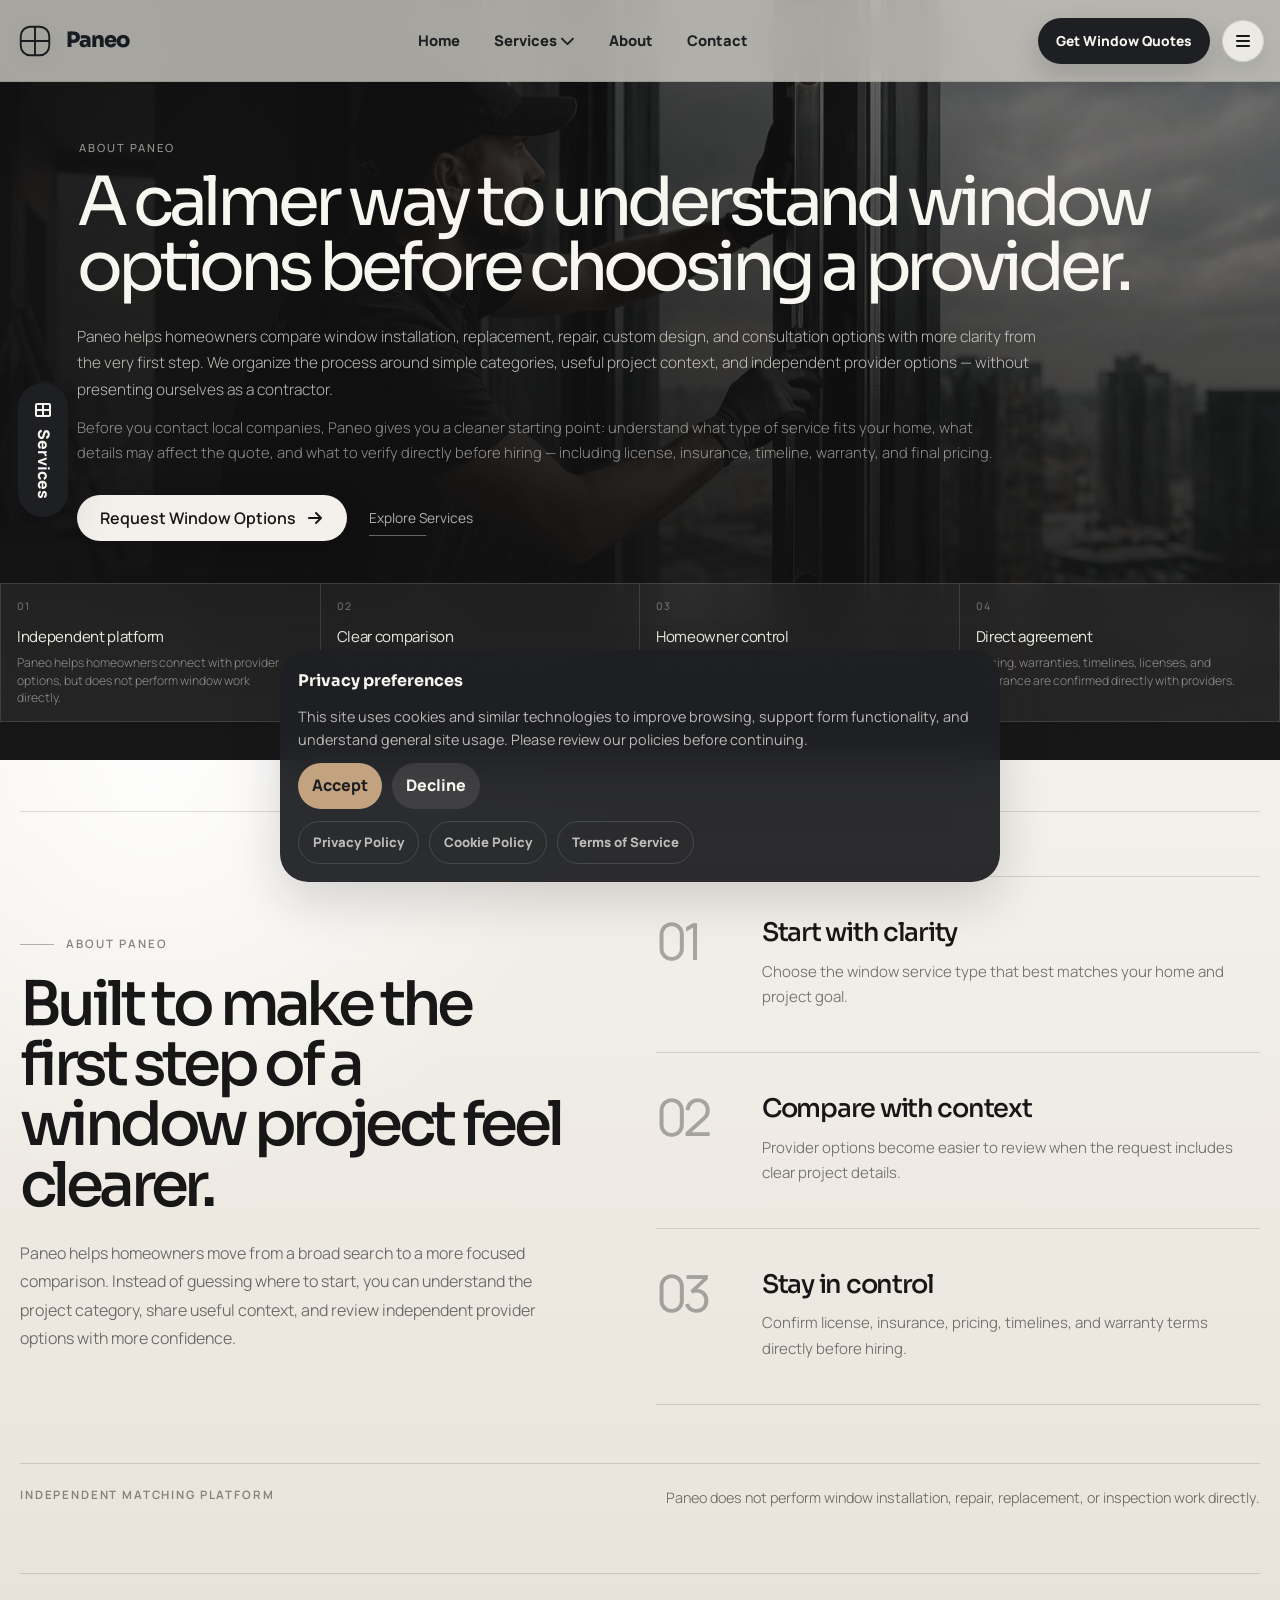
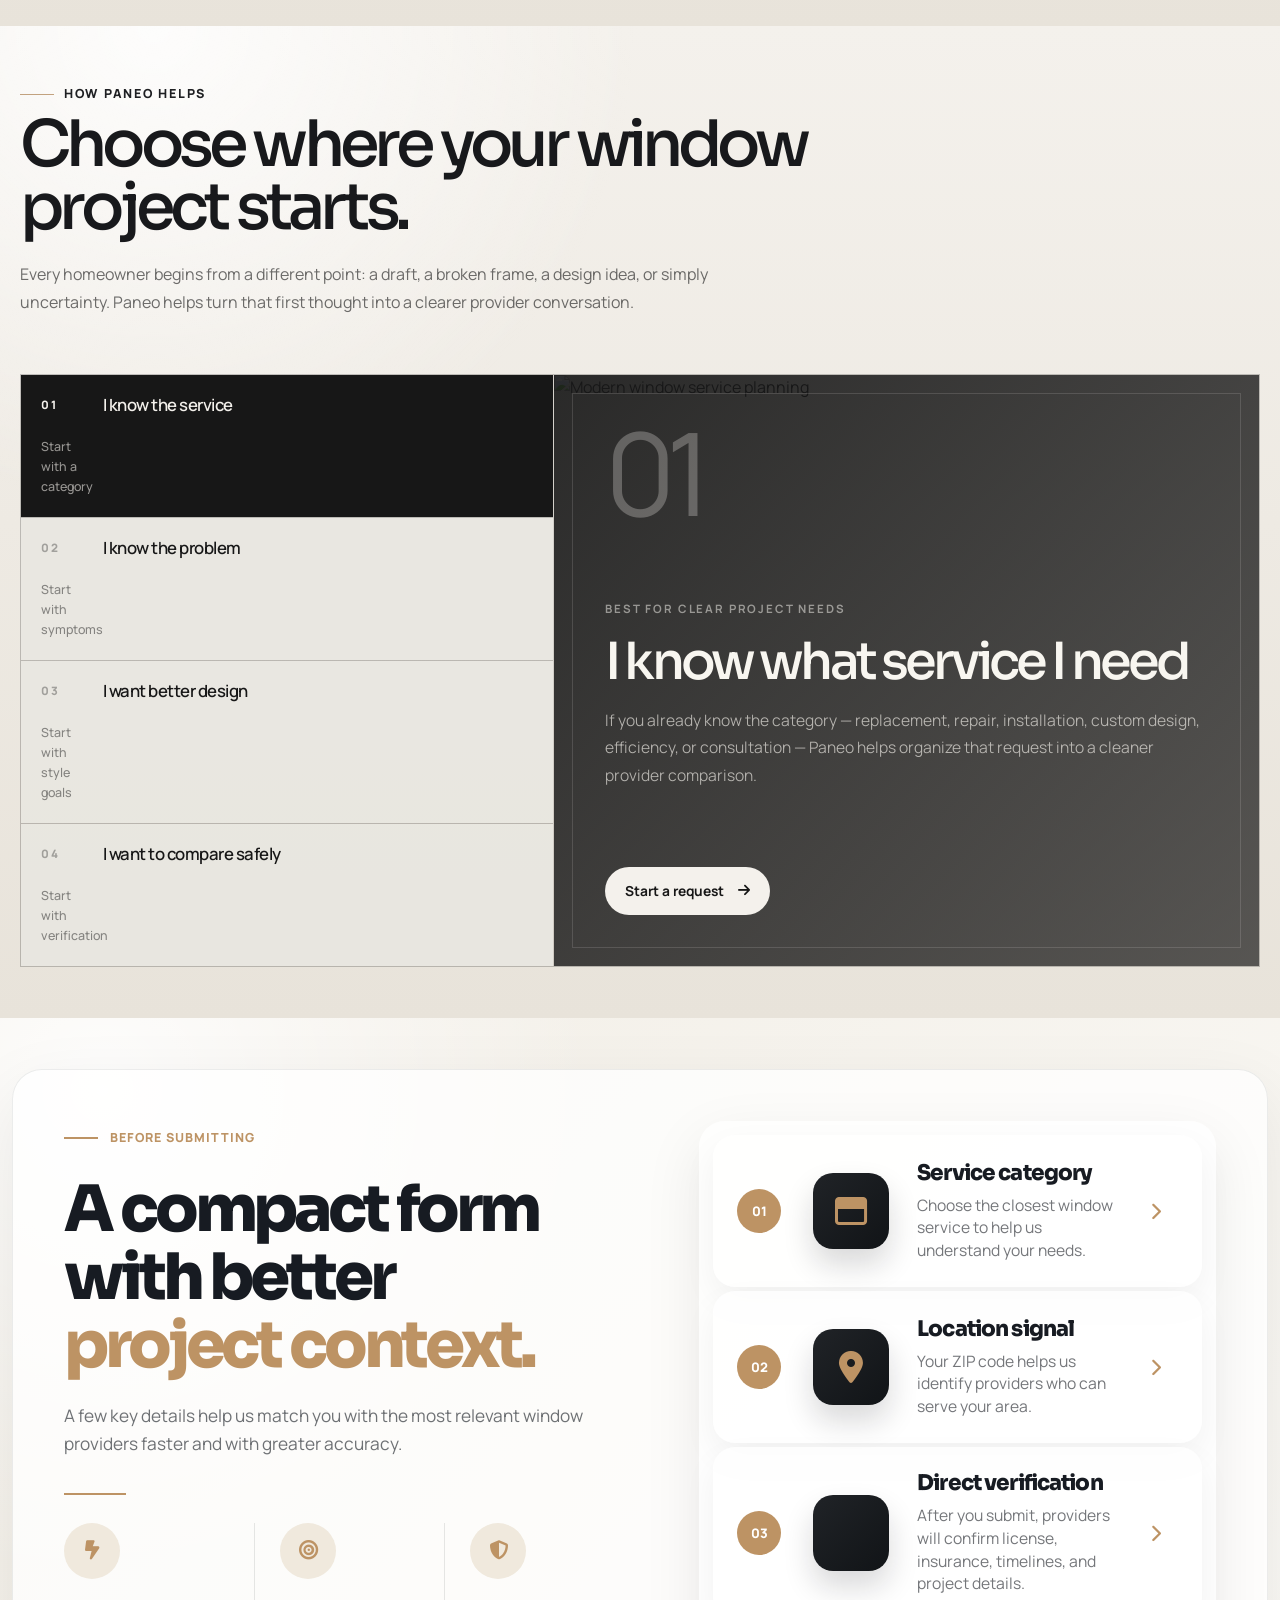
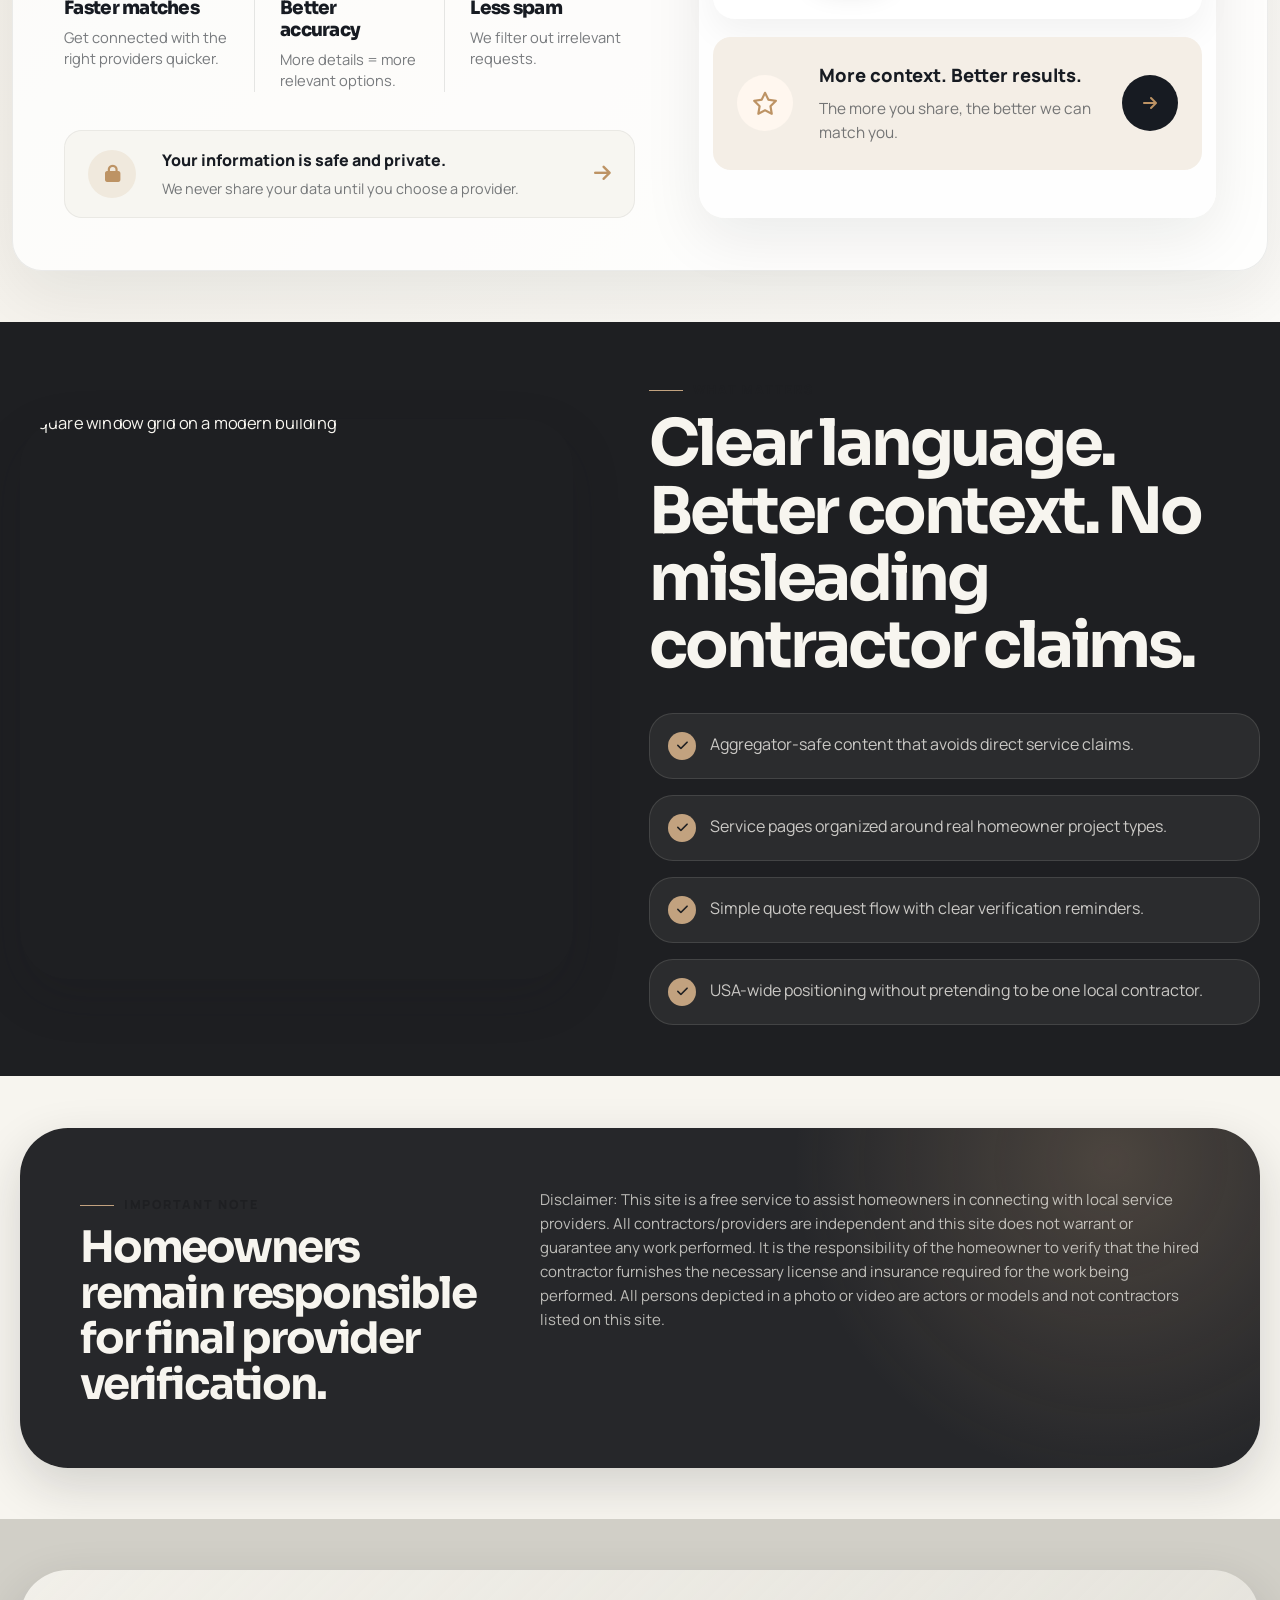
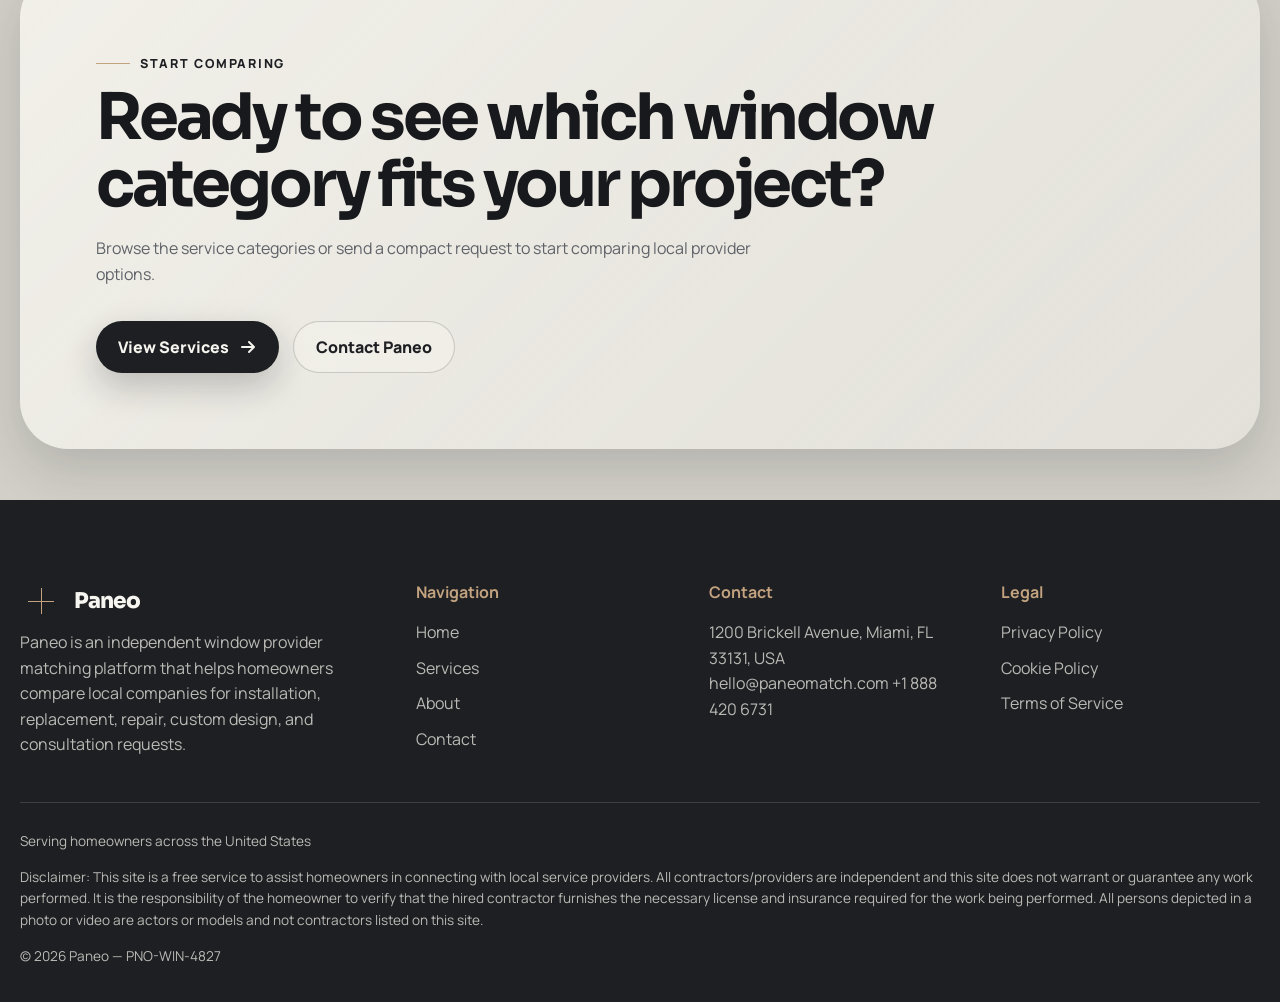
==== commit cfb2898c: "+" ====
--- a/about.html
+++ b/about.html
@@ -222,62 +222,84 @@
     </div>
 </section>
 
-        <section class="about-model section">
-            <div class="container">
-                <div class="section-header section-header-wide reveal-up is-visible">
-
-                    <div class="section-header-left">
-                        <span class="eyebrow">Before submitting</span>
-
-                        <h2>
-                            A compact form that creates
-                            <span>better project clarity</span>
-                        </h2>
-                    </div>
-
-                    <div class="section-header-right">
-                        <p class="lead">
-                            A well-structured request helps connect you with more relevant
-                            window providers faster. By adding a few key details — like
-                            service type, location, and project scope — you improve accuracy,
-                            reduce unnecessary contact, and get more meaningful responses.
-                        </p>
-
-                        <p class="lead-muted">
-                            Paneo works as a neutral matching platform. All project details,
-                            estimates, and agreements are handled directly between you and
-                            independent providers after submission.
-                        </p>
-                    </div>
-
-                </div>
-
-                <div class="model-grid">
-                    <div class="model-card reveal-up">
-                        <span>01</span>
-                        <i class="fa-solid fa-list-check"></i>
-                        <h3>Choose a category</h3>
-                        <p>Select installation, replacement, repair, custom design, energy-efficient windows, or
-                            consultation.</p>
-                    </div>
-
-                    <div class="model-card reveal-up">
-                        <span>02</span>
-                        <i class="fa-solid fa-house-chimney-window"></i>
-                        <h3>Share project context</h3>
-                        <p>Basic details help route the request toward providers that may fit the home and service type.
-                        </p>
-                    </div>
-
-                    <div class="model-card reveal-up">
-                        <span>03</span>
-                        <i class="fa-solid fa-people-arrows"></i>
-                        <h3>Compare provider options</h3>
-                        <p>Homeowners can review options and decide who to contact, question, compare, or hire.</p>
-                    </div>
-                </div>
-            </div>
-        </section>
+<section class="about-model about-path section">
+    <div class="container about-path-shell">
+        <div class="about-path-head reveal-up">
+            <span class="eyebrow">How Paneo helps</span>
+            <h2>Choose where your window project starts.</h2>
+            <p>
+                Every homeowner begins from a different point: a draft, a broken frame,
+                a design idea, or simply uncertainty. Paneo helps turn that first thought
+                into a clearer provider conversation.
+            </p>
+        </div>
+
+        <div class="about-path-grid reveal-up">
+            <div class="about-path-tabs">
+                <button class="about-path-tab is-active" type="button" data-title="I know what service I need"
+                    data-text="If you already know the category — replacement, repair, installation, custom design, efficiency, or consultation — Paneo helps organize that request into a cleaner provider comparison."
+                    data-meta="Best for clear project needs" data-number="01"
+                    data-image="images/about/about-service.jpg">
+                    <span>01</span>
+                    <strong>I know the service</strong>
+                    <small>Start with a category</small>
+                </button>
+
+                <button class="about-path-tab" type="button" data-title="I only know the problem"
+                    data-text="Drafts, foggy glass, damaged frames, poor insulation, or outdated windows can point to different service paths. Paneo helps homeowners describe the issue before choosing who to contact."
+                    data-meta="Best for uncertain projects" data-number="02"
+                    data-image="images/about/about-problem.jpg">
+                    <span>02</span>
+                    <strong>I know the problem</strong>
+                    <small>Start with symptoms</small>
+                </button>
+
+                <button class="about-path-tab" type="button" data-title="I want a better design"
+                    data-text="For homeowners focused on black frames, larger openings, custom shapes, modern profiles, or architectural glass, Paneo helps frame the request around style, materials, and finish expectations."
+                    data-meta="Best for visual upgrades" data-number="03" data-image="images/about/about-design.jpg">
+                    <span>03</span>
+                    <strong>I want better design</strong>
+                    <small>Start with style goals</small>
+                </button>
+
+                <button class="about-path-tab" type="button" data-title="I want to compare safely"
+                    data-text="Paneo keeps the first step neutral. Homeowners can compare options, then verify license, insurance, timelines, warranty terms, estimate details, and final pricing directly with providers."
+                    data-meta="Best for careful decisions" data-number="04" data-image="images/about/about-verify.jpg">
+                    <span>04</span>
+                    <strong>I want to compare safely</strong>
+                    <small>Start with verification</small>
+                </button>
+            </div>
+
+            <div class="about-path-preview">
+                <div class="about-path-bg">
+                    <img id="pathImage" src="images/about/about-service.jpg" alt="Modern window service planning">
+                </div>
+
+                <span class="about-path-preview-number" id="pathNumber">01</span>
+
+                <div>
+                    <span class="about-path-preview-meta" id="pathMeta">
+                        Best for clear project needs
+                    </span>
+
+                    <h3 id="pathTitle">I know what service I need</h3>
+
+                    <p id="pathText">
+                        If you already know the category — replacement, repair, installation,
+                        custom design, efficiency, or consultation — Paneo helps organize that
+                        request into a cleaner provider comparison.
+                    </p>
+                </div>
+
+                <a href="contact.html" class="about-path-link">
+                    Start a request
+                    <i class="fa-solid fa-arrow-right"></i>
+                </a>
+            </div>
+        </div>
+    </div>
+</section>
 
 
         <section class="about-proof section">
--- a/css/about.css
+++ b/css/about.css
@@ -1256,4 +1256,237 @@
     .about-story-split-copy h2 {
         font-size: clamp(2.1rem, 11vw, 3.4rem);
     }
+}
+
+/* ===============================
+   ABOUT PATH — INTERACTIVE EDITORIAL
+================================ */
+
+.about-path {
+    background:
+        radial-gradient(circle at 12% 0%, rgba(255, 255, 255, 0.85), transparent 32%),
+        linear-gradient(180deg, #f4f1ec 0%, #e8e3da 100%);
+    overflow: hidden;
+}
+
+.about-path-shell {
+    display: grid;
+    gap: clamp(30px, 5vw, 58px);
+}
+
+.about-path-head {
+    max-width: 980px;
+}
+
+.about-path-head h2 {
+    max-width: 900px;
+    font-size: clamp(2.5rem, 5vw, 5.4rem);
+    line-height: 0.98;
+    letter-spacing: -0.075em;
+    font-weight: 520;
+}
+
+.about-path-head p {
+    max-width: 720px;
+    margin-top: 20px;
+    color: rgba(23, 23, 23, 0.62);
+    font-size: 1rem;
+    line-height: 1.75;
+}
+
+.about-path-grid {
+    display: grid;
+    grid-template-columns: minmax(340px, 0.86fr) minmax(0, 1.14fr);
+    gap: 1px;
+    border: 1px solid rgba(23, 23, 23, 0.12);
+    background: rgba(23, 23, 23, 0.12);
+}
+
+.about-path-tabs {
+    display: grid;
+    gap: 1px;
+    background: rgba(23, 23, 23, 0.12);
+}
+
+.about-path-tab {
+    min-height: 112px;
+    display: grid;
+    grid-template-columns: 46px 1fr;
+    gap: 16px;
+    align-items: center;
+    padding: 20px;
+    background: rgba(247, 245, 239, 0.78);
+    color: #171717;
+    text-align: left;
+    transition: 0.28s ease;
+}
+
+.about-path-tab span {
+    color: rgba(23, 23, 23, 0.34);
+    font-size: 0.72rem;
+    font-weight: 800;
+    letter-spacing: 0.14em;
+}
+
+.about-path-tab strong {
+    display: block;
+    color: #171717;
+    font-size: 1.05rem;
+    line-height: 1.2;
+    font-weight: 560;
+    letter-spacing: -0.03em;
+}
+
+.about-path-tab small {
+    display: block;
+    margin-top: 6px;
+    color: rgba(23, 23, 23, 0.48);
+    font-size: 0.78rem;
+    font-weight: 500;
+}
+
+.about-path-tab:hover,
+.about-path-tab.is-active {
+    background: #171717;
+    color: #f4f1ec;
+}
+
+.about-path-tab:hover span,
+.about-path-tab.is-active span,
+.about-path-tab:hover strong,
+.about-path-tab.is-active strong {
+    color: #f4f1ec;
+}
+
+.about-path-tab:hover small,
+.about-path-tab.is-active small {
+    color: rgba(244, 241, 236, 0.58);
+}
+
+.about-path-preview {
+    min-height: 500px;
+    position: relative;
+    display: flex;
+    flex-direction: column;
+    justify-content: space-between;
+    padding: clamp(28px, 4vw, 52px);
+    overflow: hidden;
+}
+
+.about-path-preview::before {
+    content: "";
+    position: absolute;
+    inset: 18px;
+    border: 1px solid rgba(244, 241, 236, 0.14);
+    pointer-events: none;
+}
+
+.about-path-preview>* {
+    position: relative;
+    z-index: 1;
+}
+
+.about-path-preview-number {
+    color: rgba(244, 241, 236, 0.28);
+    font-size: clamp(4rem, 9vw, 9rem);
+    line-height: 0.8;
+    letter-spacing: -0.09em;
+    font-weight: 420;
+}
+
+.about-path-preview-meta {
+    display: inline-flex;
+    margin-bottom: 18px;
+    color: rgba(244, 241, 236, 0.52);
+    font-size: 0.72rem;
+    font-weight: 700;
+    letter-spacing: 0.16em;
+    text-transform: uppercase;
+}
+
+.about-path-preview h3 {
+    max-width: 760px;
+    color: #f8f6f0;
+    font-size: clamp(2rem, 4vw, 4.6rem);
+    line-height: 0.98;
+    letter-spacing: -0.075em;
+    font-weight: 520;
+}
+
+.about-path-preview p {
+    max-width: 720px;
+    margin-top: 20px;
+    color: rgba(244, 241, 236, 0.66);
+    font-size: 0.98rem;
+    line-height: 1.75;
+    font-weight: 350;
+}
+
+.about-path-link {
+    width: fit-content;
+    min-height: 48px;
+    display: inline-flex;
+    align-items: center;
+    gap: 14px;
+    padding: 0 20px;
+    border-radius: 999px;
+    background: #f4f1ec;
+    color: #171717;
+    font-size: 0.86rem;
+    font-weight: 700;
+    transition: 0.28s ease;
+}
+
+.about-path-link:hover {
+    transform: translateY(-2px);
+    background: #ffffff;
+}
+
+.about-path-link i {
+    display: grid;
+    place-items: center;
+    line-height: 1;
+}
+
+@media (max-width: 980px) {
+    .about-path-grid {
+        grid-template-columns: 1fr;
+    }
+
+    .about-path-preview {
+        min-height: 420px;
+    }
+}
+
+@media (max-width: 640px) {
+    .about-path-tab {
+        min-height: 96px;
+        padding: 16px;
+    }
+
+    .about-path-preview {
+        min-height: 440px;
+        padding: 28px 22px;
+    }
+}
+
+.about-path-bg {
+    position: absolute;
+    inset: 0;
+    z-index: -2;
+}
+
+.about-path-bg img {
+    width: 100%;
+    height: 100%;
+    object-fit: cover;
+    transition: transform 0.6s ease, opacity 0.4s ease;
+}
+
+.about-path-preview::after {
+    content: "";
+    position: absolute;
+    inset: 0;
+    background: linear-gradient(135deg, rgba(23,23,23,0.9), rgba(23,23,23,0.65));
+    z-index: -1;
 }
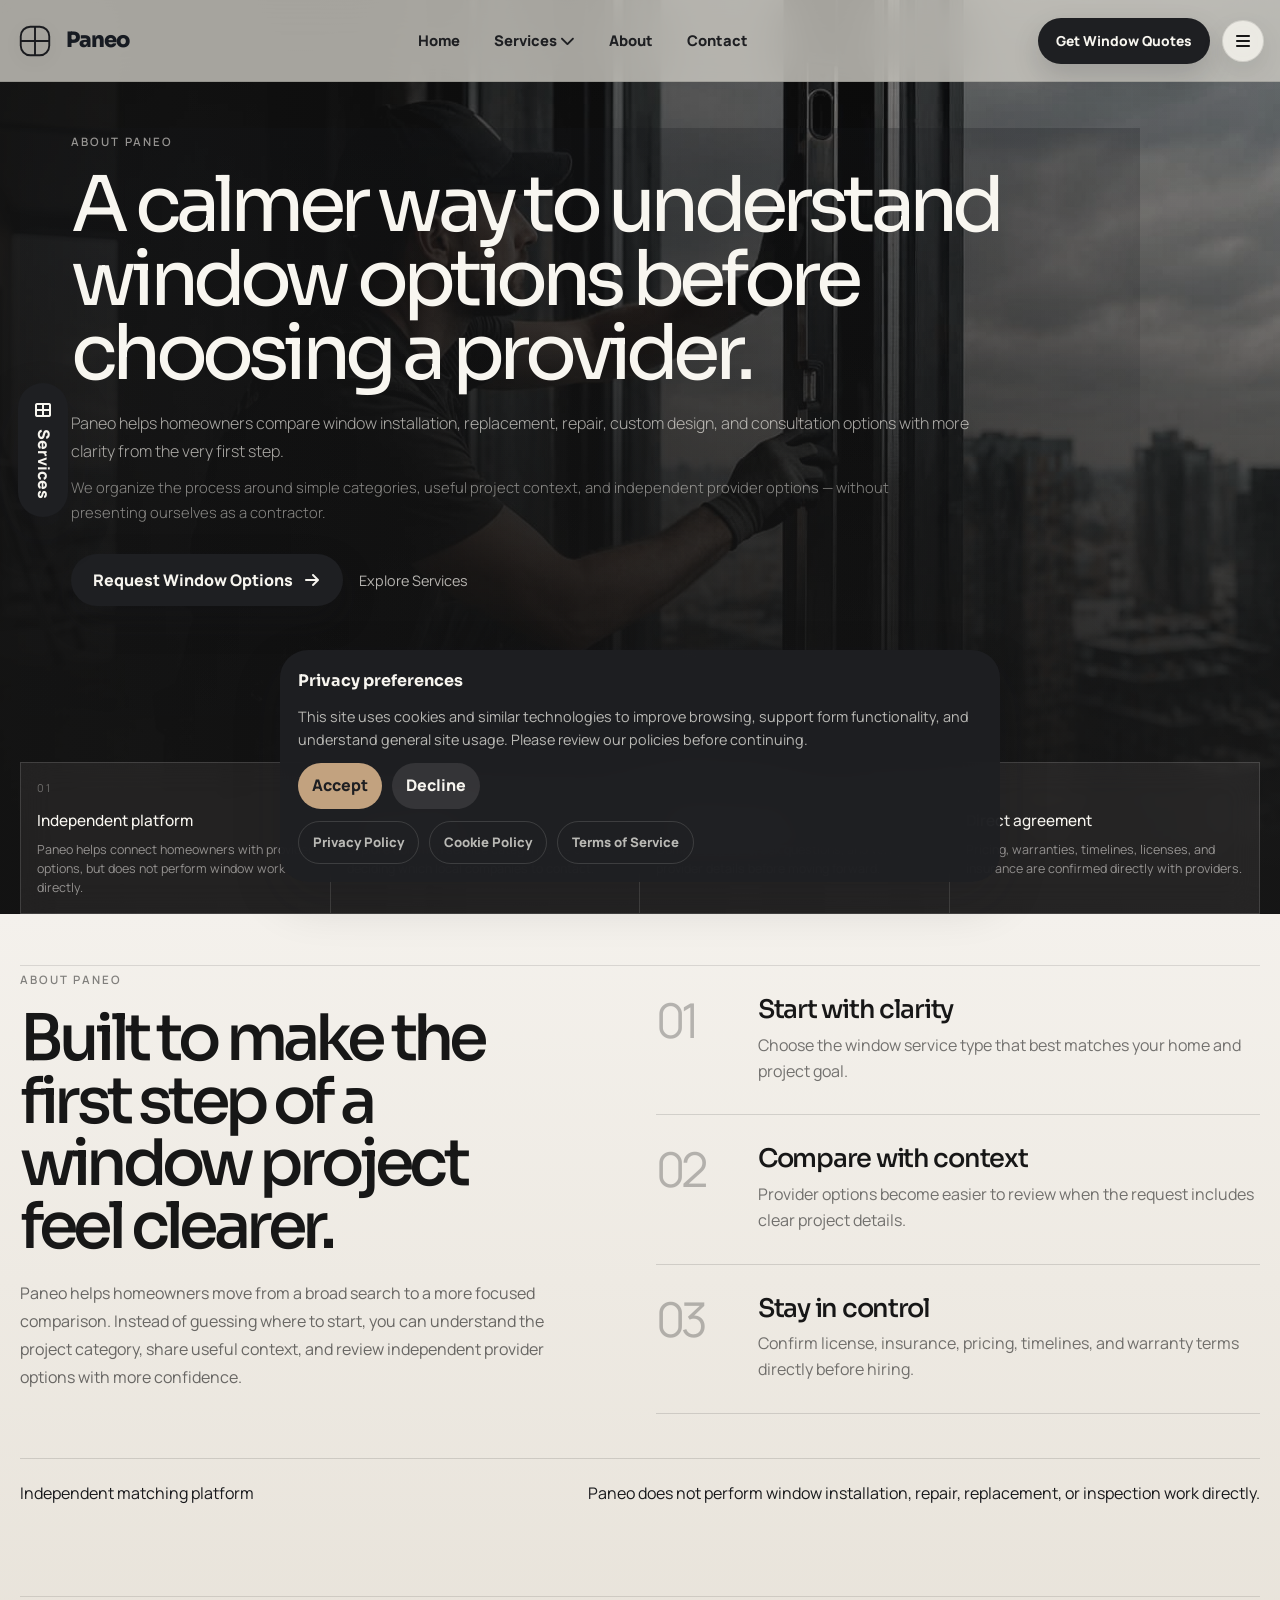
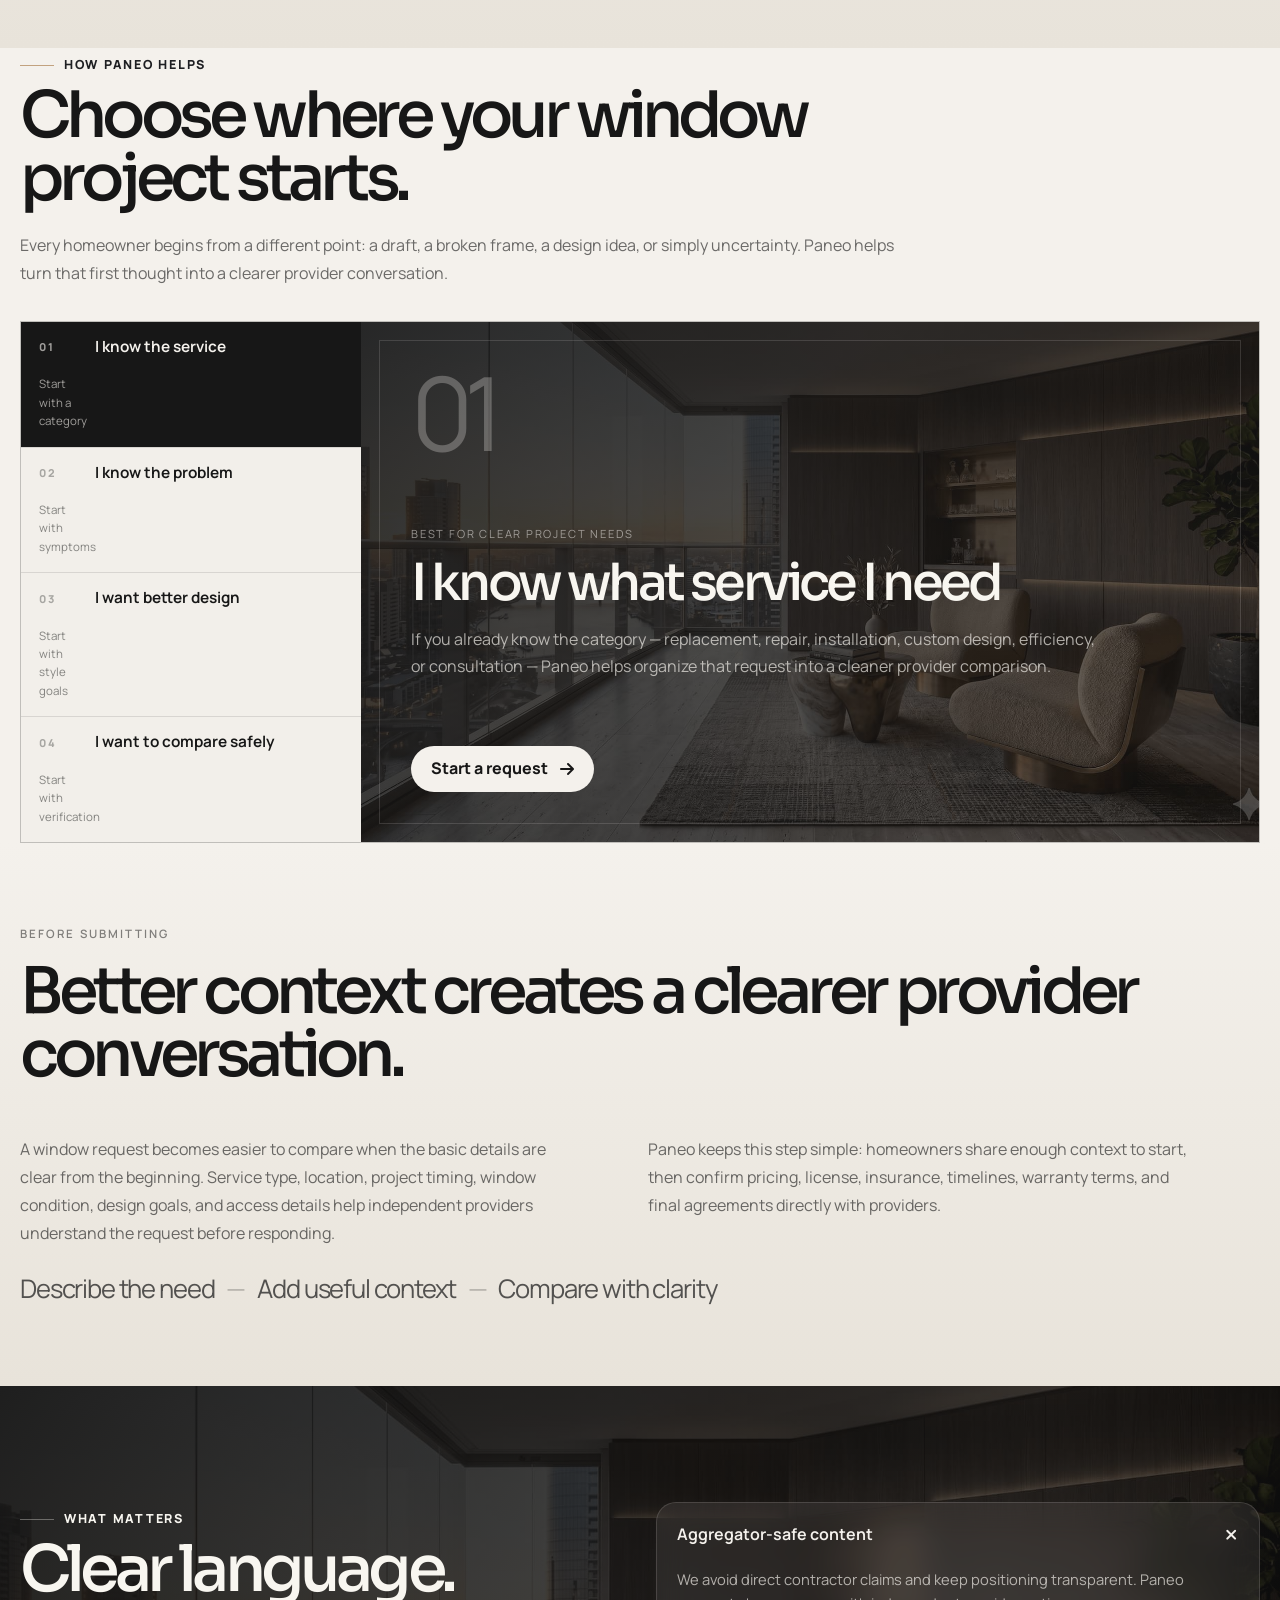
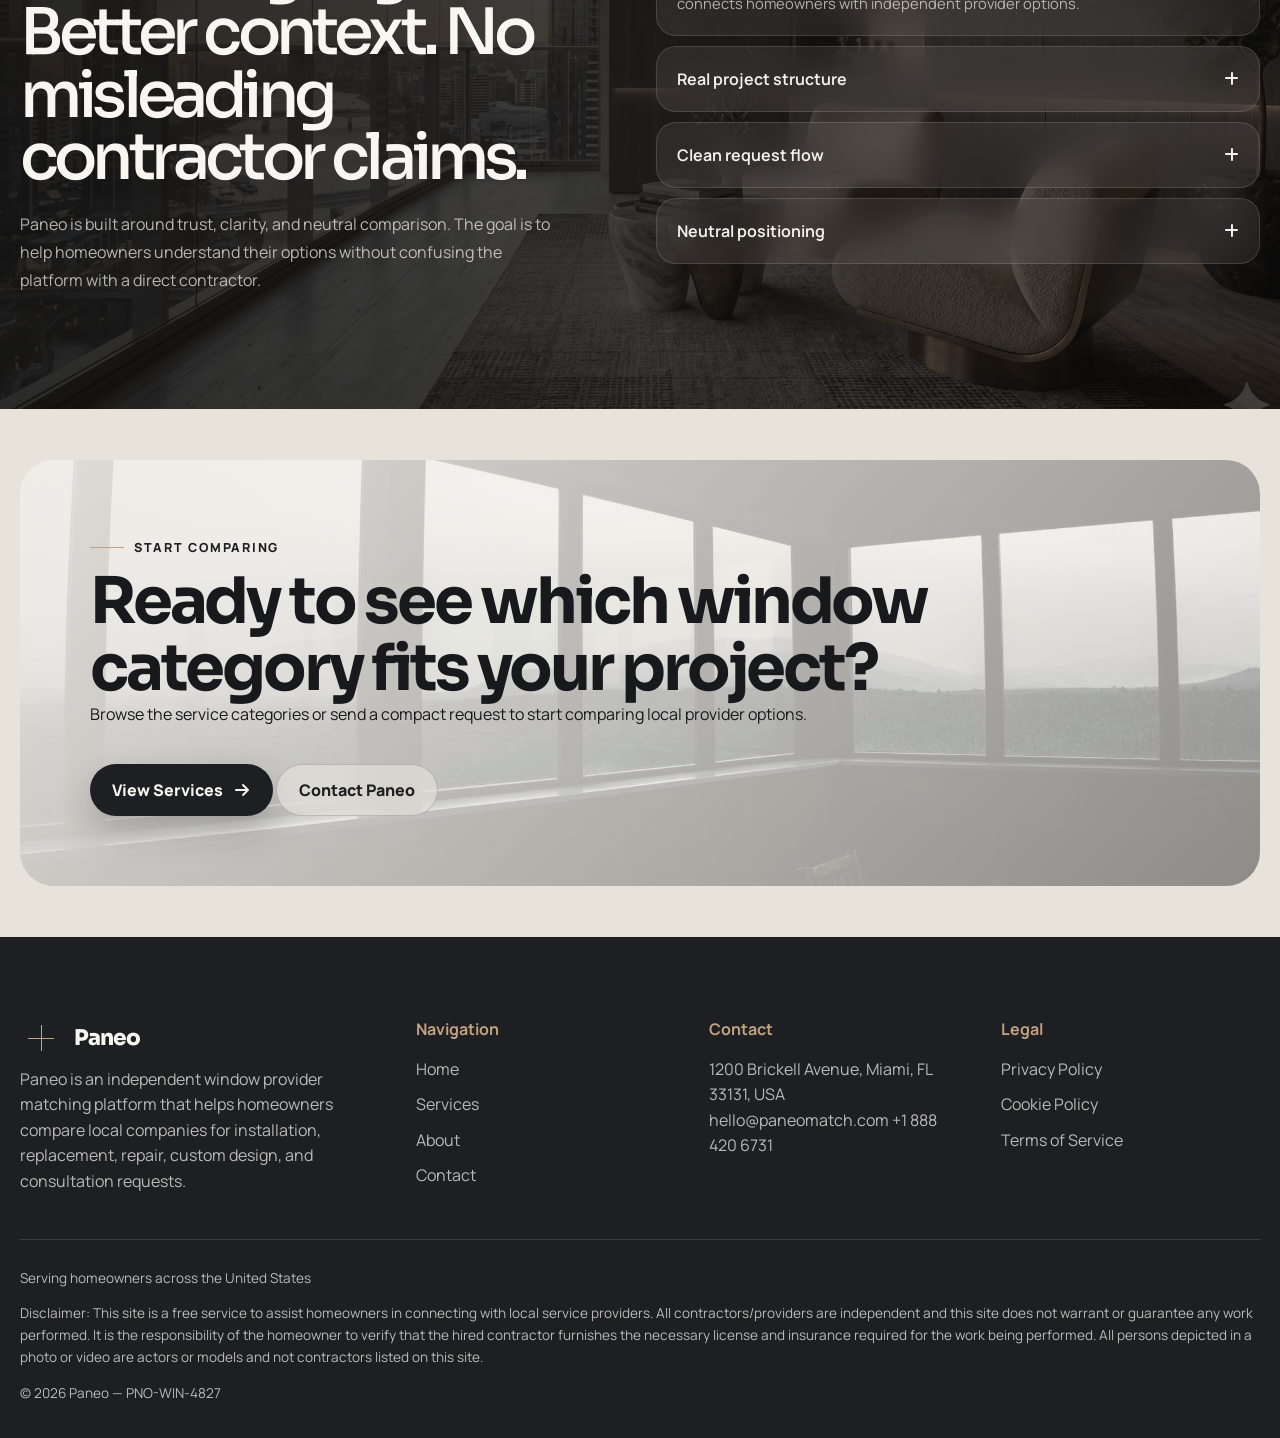
==== commit 4fb8360e: "+" ====
--- a/about.html
+++ b/about.html
@@ -14,13 +14,14 @@
     <link
         href="https://fonts.googleapis.com/css2?family=Manrope:wght@400;500;600;700;800&family=Sora:wght@500;600;700;800&display=swap"
         rel="stylesheet">
+
     <link rel="stylesheet" href="https://cdnjs.cloudflare.com/ajax/libs/font-awesome/6.5.0/css/all.min.css">
 
     <link rel="stylesheet" href="css/style.css">
     <link rel="stylesheet" href="css/about.css">
 </head>
 
-<body>
+<body class="about-page">
     <a class="skip-link" href="#main">Skip to content</a>
 
     <header class="site-header">
@@ -31,7 +32,6 @@
                     <line x1="24" y1="6" x2="24" y2="42" />
                     <line x1="6" y1="24" x2="42" y2="24" />
                 </svg>
-
                 <span class="logo-text">Paneo</span>
             </a>
 
@@ -89,6 +89,8 @@
     </a>
 
     <main id="main">
+
+        <!-- HERO -->
         <section class="about-hero about-hero--gallery">
             <div class="about-hero-bg">
                 <img src="images/about/about-hero.jpg" alt="Elegant modern home with large windows">
@@ -100,22 +102,16 @@
                 <div class="about-hero-copy reveal-up">
                     <span class="about-hero-kicker">About Paneo</span>
 
-                    <h1>
-                        A calmer way to understand window options before choosing a provider.
-                    </h1>
+                    <h1>A calmer way to understand window options before choosing a provider.</h1>
 
                     <p class="lead">
                         Paneo helps homeowners compare window installation, replacement, repair,
                         custom design, and consultation options with more clarity from the very first step.
-                        We organize the process around simple categories, useful project context, and
-                        independent provider options — without presenting ourselves as a contractor.
                     </p>
 
                     <p class="about-hero-subtext">
-                        Before you contact local companies, Paneo gives you a cleaner starting point:
-                        understand what type of service fits your home, what details may affect the quote,
-                        and what to verify directly before hiring — including license, insurance, timeline,
-                        warranty, and final pricing.
+                        We organize the process around simple categories, useful project context,
+                        and independent provider options — without presenting ourselves as a contractor.
                     </p>
 
                     <div class="about-hero-actions">
@@ -134,322 +130,268 @@
                     <article>
                         <span>01</span>
                         <strong>Independent platform</strong>
-                        <p>
-                            Paneo helps homeowners connect with provider options,
-                            but does not perform window work directly.
-                        </p>
+                        <p>Paneo helps connect homeowners with provider options, but does not perform window work
+                            directly.</p>
                     </article>
 
                     <article>
                         <span>02</span>
                         <strong>Clear comparison</strong>
-                        <p>
-                            Explore common service categories before deciding
-                            which local companies to contact.
-                        </p>
+                        <p>Explore common service categories before deciding which local companies to contact.</p>
                     </article>
 
                     <article>
                         <span>03</span>
                         <strong>Homeowner control</strong>
-                        <p>
-                            Compare options, ask questions, and verify every
-                            provider detail before moving forward.
-                        </p>
+                        <p>Compare options, ask questions, and verify provider details before moving forward.</p>
                     </article>
 
                     <article>
                         <span>04</span>
                         <strong>Direct agreement</strong>
+                        <p>Pricing, warranties, timelines, licenses, and insurance are confirmed directly with
+                            providers.</p>
+                    </article>
+                </div>
+            </div>
+        </section>
+
+        <!-- STORY -->
+        <section class="about-story about-story--split section">
+            <div class="container about-story-split-shell">
+                <div class="about-story-split-grid">
+                    <div class="about-story-split-copy reveal-up">
+                        <span class="about-story-eyebrow">About Paneo</span>
+
+                        <h2>Built to make the first step of a window project feel clearer.</h2>
+
                         <p>
-                            Pricing, warranties, timelines, licenses, and insurance
-                            are confirmed directly with providers.
+                            Paneo helps homeowners move from a broad search to a more focused comparison.
+                            Instead of guessing where to start, you can understand the project category,
+                            share useful context, and review independent provider options with more confidence.
                         </p>
-                    </article>
-                </div>
-            </div>
-        </section>
-
-<section class="about-story about-story--split section">
-    <div class="container about-story-split-shell">
-        <div class="about-story-split-grid">
-            <div class="about-story-split-copy reveal-up">
-                <span class="about-story-eyebrow">About Paneo</span>
-
-                <h2>
-                    Built to make the first step of a window project feel clearer.
-                </h2>
-
-                <p>
-                    Paneo helps homeowners move from a broad search to a more focused comparison.
-                    Instead of guessing where to start, you can understand the project category,
-                    share useful context, and review independent provider options with more confidence.
-                </p>
-            </div>
-
-            <div class="about-story-split-list reveal-up">
-                <article>
-                    <span>01</span>
-                    <div>
-                        <h3>Start with clarity</h3>
-                        <p>Choose the window service type that best matches your home and project goal.</p>
-                    </div>
-                </article>
-
-                <article>
-                    <span>02</span>
-                    <div>
-                        <h3>Compare with context</h3>
-                        <p>Provider options become easier to review when the request includes clear project details.</p>
-                    </div>
-                </article>
-
-                <article>
-                    <span>03</span>
-                    <div>
-                        <h3>Stay in control</h3>
-                        <p>Confirm license, insurance, pricing, timelines, and warranty terms directly before hiring.
-                        </p>
-                    </div>
-                </article>
-            </div>
-        </div>
-
-        <div class="about-story-split-footer reveal-up">
-            <span>Independent matching platform</span>
-            <p>Paneo does not perform window installation, repair, replacement, or inspection work directly.</p>
-        </div>
-    </div>
-</section>
-
-<section class="about-model about-path section">
-    <div class="container about-path-shell">
-        <div class="about-path-head reveal-up">
-            <span class="eyebrow">How Paneo helps</span>
-            <h2>Choose where your window project starts.</h2>
-            <p>
-                Every homeowner begins from a different point: a draft, a broken frame,
-                a design idea, or simply uncertainty. Paneo helps turn that first thought
-                into a clearer provider conversation.
-            </p>
-        </div>
-
-        <div class="about-path-grid reveal-up">
-            <div class="about-path-tabs">
-                <button class="about-path-tab is-active" type="button" data-title="I know what service I need"
-                    data-text="If you already know the category — replacement, repair, installation, custom design, efficiency, or consultation — Paneo helps organize that request into a cleaner provider comparison."
-                    data-meta="Best for clear project needs" data-number="01"
-                    data-image="images/about/about-service.jpg">
-                    <span>01</span>
-                    <strong>I know the service</strong>
-                    <small>Start with a category</small>
-                </button>
-
-                <button class="about-path-tab" type="button" data-title="I only know the problem"
-                    data-text="Drafts, foggy glass, damaged frames, poor insulation, or outdated windows can point to different service paths. Paneo helps homeowners describe the issue before choosing who to contact."
-                    data-meta="Best for uncertain projects" data-number="02"
-                    data-image="images/about/about-problem.jpg">
-                    <span>02</span>
-                    <strong>I know the problem</strong>
-                    <small>Start with symptoms</small>
-                </button>
-
-                <button class="about-path-tab" type="button" data-title="I want a better design"
-                    data-text="For homeowners focused on black frames, larger openings, custom shapes, modern profiles, or architectural glass, Paneo helps frame the request around style, materials, and finish expectations."
-                    data-meta="Best for visual upgrades" data-number="03" data-image="images/about/about-design.jpg">
-                    <span>03</span>
-                    <strong>I want better design</strong>
-                    <small>Start with style goals</small>
-                </button>
-
-                <button class="about-path-tab" type="button" data-title="I want to compare safely"
-                    data-text="Paneo keeps the first step neutral. Homeowners can compare options, then verify license, insurance, timelines, warranty terms, estimate details, and final pricing directly with providers."
-                    data-meta="Best for careful decisions" data-number="04" data-image="images/about/about-verify.jpg">
-                    <span>04</span>
-                    <strong>I want to compare safely</strong>
-                    <small>Start with verification</small>
-                </button>
-            </div>
-
-            <div class="about-path-preview">
-                <div class="about-path-bg">
-                    <img id="pathImage" src="images/about/about-service.jpg" alt="Modern window service planning">
-                </div>
-
-                <span class="about-path-preview-number" id="pathNumber">01</span>
-
-                <div>
-                    <span class="about-path-preview-meta" id="pathMeta">
-                        Best for clear project needs
-                    </span>
-
-                    <h3 id="pathTitle">I know what service I need</h3>
-
-                    <p id="pathText">
-                        If you already know the category — replacement, repair, installation,
-                        custom design, efficiency, or consultation — Paneo helps organize that
-                        request into a cleaner provider comparison.
-                    </p>
-                </div>
-
-                <a href="contact.html" class="about-path-link">
-                    Start a request
-                    <i class="fa-solid fa-arrow-right"></i>
-                </a>
-            </div>
-        </div>
-    </div>
-</section>
-
-
-        <section class="about-proof section">
-            <div class="container about-proof-shell">
-                <div class="about-proof-grid">
-
-                    <div class="about-proof-content reveal-up">
-                        <span class="about-proof-eyebrow">Before submitting</span>
-
-                        <h2>
-                            A compact form with better
-                            <span>project context.</span>
-                        </h2>
-
-                        <p>
-                            A few key details help us match you with the most relevant
-                            window providers faster and with greater accuracy.
-                        </p>
-
-                        <div class="about-proof-line"></div>
-
-                        <div class="about-proof-benefits">
-                            <article>
-                                <i class="fa-solid fa-bolt-lightning"></i>
-                                <h3>Faster matches</h3>
-                                <p>Get connected with the right providers quicker.</p>
-                            </article>
-
-                            <article>
-                                <i class="fa-solid fa-bullseye"></i>
-                                <h3>Better accuracy</h3>
-                                <p>More details = more relevant options.</p>
-                            </article>
-
-                            <article>
-                                <i class="fa-solid fa-shield-halved"></i>
-                                <h3>Less spam</h3>
-                                <p>We filter out irrelevant requests.</p>
-                            </article>
-                        </div>
-
-                        <div class="about-proof-note">
-                            <i class="fa-solid fa-lock"></i>
-                            <div>
-                                <strong>Your information is safe and private.</strong>
-                                <span>We never share your data until you choose a provider.</span>
-                            </div>
-                            <i class="fa-solid fa-arrow-right"></i>
-                        </div>
-                    </div>
-
-                    <div class="about-proof-panel reveal-up">
+                    </div>
+
+                    <div class="about-story-split-list reveal-up">
                         <article>
                             <span>01</span>
-                            <i class="fa-regular fa-window-maximize"></i>
                             <div>
-                                <h3>Service category</h3>
-                                <p>Choose the closest window service to help us understand your needs.</p>
+                                <h3>Start with clarity</h3>
+                                <p>Choose the window service type that best matches your home and project goal.</p>
                             </div>
-                            <a href="contact.html"><i class="fa-solid fa-chevron-right"></i></a>
                         </article>
 
                         <article>
                             <span>02</span>
-                            <i class="fa-solid fa-location-dot"></i>
                             <div>
-                                <h3>Location signal</h3>
-                                <p>Your ZIP code helps us identify providers who can serve your area.</p>
+                                <h3>Compare with context</h3>
+                                <p>Provider options become easier to review when the request includes clear project
+                                    details.</p>
                             </div>
-                            <a href="contact.html"><i class="fa-solid fa-chevron-right"></i></a>
                         </article>
 
                         <article>
                             <span>03</span>
-                            <i class="fa-solid fa-shield-check"></i>
                             <div>
-                                <h3>Direct verification</h3>
-                                <p>After you submit, providers will confirm license, insurance, timelines, and project
-                                    details.
-                                </p>
+                                <h3>Stay in control</h3>
+                                <p>Confirm license, insurance, pricing, timelines, and warranty terms directly before
+                                    hiring.</p>
                             </div>
-                            <a href="contact.html"><i class="fa-solid fa-chevron-right"></i></a>
                         </article>
-
-                        <div class="about-proof-result">
-                            <i class="fa-regular fa-star"></i>
-                            <div>
-                                <strong>More context. Better results.</strong>
-                                <span>The more you share, the better we can match you.</span>
-                            </div>
-                            <a href="contact.html"><i class="fa-solid fa-arrow-right"></i></a>
-                        </div>
-                    </div>
-
-                </div>
-            </div>
-        </section>
-
-        <section class="about-values section">
-            <div class="container values-layout">
-                <div class="values-image reveal-up">
-                    <img src="images/about/about-window-grid.jpg" alt="Square window grid on a modern building">
-                </div>
-
+                    </div>
+                </div>
+
+                <div class="about-story-split-footer reveal-up">
+                    <span>Independent matching platform</span>
+                    <p>Paneo does not perform window installation, repair, replacement, or inspection work directly.</p>
+                </div>
+            </div>
+        </section>
+
+        <!-- INTERACTIVE PATH -->
+        <section class="about-model about-path section">
+            <div class="container about-path-shell">
+                <div class="about-path-head reveal-up">
+                    <span class="eyebrow">How Paneo helps</span>
+                    <h2>Choose where your window project starts.</h2>
+                    <p>
+                        Every homeowner begins from a different point: a draft, a broken frame,
+                        a design idea, or simply uncertainty. Paneo helps turn that first thought
+                        into a clearer provider conversation.
+                    </p>
+                </div>
+
+                <div class="about-path-grid reveal-up">
+                    <div class="about-path-tabs">
+                        <button class="about-path-tab is-active" type="button" data-title="I know what service I need"
+                            data-text="If you already know the category — replacement, repair, installation, custom design, efficiency, or consultation — Paneo helps organize that request into a cleaner provider comparison."
+                            data-meta="Best for clear project needs" data-number="01"
+                            data-image="images/about/about-service.jpg">
+                            <span>01</span>
+                            <strong>I know the service</strong>
+                            <small>Start with a category</small>
+                        </button>
+
+                        <button class="about-path-tab" type="button" data-title="I only know the problem"
+                            data-text="Drafts, foggy glass, damaged frames, poor insulation, or outdated windows can point to different service paths. Paneo helps homeowners describe the issue before choosing who to contact."
+                            data-meta="Best for uncertain projects" data-number="02"
+                            data-image="images/about/about-problem.jpg">
+                            <span>02</span>
+                            <strong>I know the problem</strong>
+                            <small>Start with symptoms</small>
+                        </button>
+
+                        <button class="about-path-tab" type="button" data-title="I want a better design"
+                            data-text="For homeowners focused on black frames, larger openings, custom shapes, modern profiles, or architectural glass, Paneo helps frame the request around style, materials, and finish expectations."
+                            data-meta="Best for visual upgrades" data-number="03"
+                            data-image="images/about/about-design.jpg">
+                            <span>03</span>
+                            <strong>I want better design</strong>
+                            <small>Start with style goals</small>
+                        </button>
+
+                        <button class="about-path-tab" type="button" data-title="I want to compare safely"
+                            data-text="Paneo keeps the first step neutral. Homeowners can compare options, then verify license, insurance, timelines, warranty terms, estimate details, and final pricing directly with providers."
+                            data-meta="Best for careful decisions" data-number="04"
+                            data-image="images/about/about-verify.jpg">
+                            <span>04</span>
+                            <strong>I want to compare safely</strong>
+                            <small>Start with verification</small>
+                        </button>
+                    </div>
+
+                    <div class="about-path-preview">
+                        <div class="about-path-bg">
+                            <img id="pathImage" src="images/about/about-service.jpg"
+                                alt="Modern window service planning">
+                        </div>
+
+                        <span class="about-path-preview-number" id="pathNumber">01</span>
+
+                        <div>
+                            <span class="about-path-preview-meta" id="pathMeta">Best for clear project needs</span>
+
+                            <h3 id="pathTitle">I know what service I need</h3>
+
+                            <p id="pathText">
+                                If you already know the category — replacement, repair, installation,
+                                custom design, efficiency, or consultation — Paneo helps organize that
+                                request into a cleaner provider comparison.
+                            </p>
+                        </div>
+
+                        <a href="contact.html" class="about-path-link">
+                            Start a request
+                            <i class="fa-solid fa-arrow-right"></i>
+                        </a>
+                    </div>
+                </div>
+            </div>
+        </section>
+
+        <!-- PROOF EDITORIAL -->
+        <section class="about-proof about-proof--editorial">
+            <div class="container about-proof-editorial-shell">
+                <div class="about-proof-editorial-copy reveal-up">
+                    <span class="about-proof-eyebrow">Before submitting</span>
+
+                    <h2>Better context creates a clearer provider conversation.</h2>
+
+                    <div class="about-proof-text-grid">
+                        <p>
+                            A window request becomes easier to compare when the basic details are clear from the
+                            beginning.
+                            Service type, location, project timing, window condition, design goals, and access details
+                            help
+                            independent providers understand the request before responding.
+                        </p>
+
+                        <p>
+                            Paneo keeps this step simple: homeowners share enough context to start, then confirm
+                            pricing,
+                            license, insurance, timelines, warranty terms, and final agreements directly with providers.
+                        </p>
+                    </div>
+                </div>
+
+                <div class="about-proof-editorial-strip reveal-up">
+                    <span>Describe the need</span>
+                    <em>—</em>
+                    <span>Add useful context</span>
+                    <em>—</em>
+                    <span>Compare with clarity</span>
+                </div>
+            </div>
+        </section>
+
+        <!-- VALUES ACCORDION -->
+        <section class="about-values about-values--accordion section">
+            <div class="container values-accordion-layout">
                 <div class="values-content reveal-up">
                     <span class="eyebrow">What matters</span>
                     <h2>Clear language. Better context. No misleading contractor claims.</h2>
-
-                    <div class="values-list">
-                        <div>
-                            <i class="fa-solid fa-check"></i>
-                            <p>Aggregator-safe content that avoids direct service claims.</p>
-                        </div>
-                        <div>
-                            <i class="fa-solid fa-check"></i>
-                            <p>Service pages organized around real homeowner project types.</p>
-                        </div>
-                        <div>
-                            <i class="fa-solid fa-check"></i>
-                            <p>Simple quote request flow with clear verification reminders.</p>
-                        </div>
-                        <div>
-                            <i class="fa-solid fa-check"></i>
-                            <p>USA-wide positioning without pretending to be one local contractor.</p>
-                        </div>
-                    </div>
-                </div>
-            </div>
-        </section>
-
-        <section class="about-disclaimer section">
-            <div class="container">
-                <div class="disclaimer-card reveal-up">
-                    <div>
-                        <span class="eyebrow">Important note</span>
-                        <h2>Homeowners remain responsible for final provider verification.</h2>
-                    </div>
-
-                    <p data-disclaimer>
-                        Disclaimer: This site is a free service to assist homeowners in connecting with local service
-                        providers. All contractors/providers are independent and this site does not warrant or guarantee
-                        any work performed. It is the responsibility of the homeowner to verify that the hired
-                        contractor furnishes the necessary license and insurance required for the work being performed.
-                        All persons depicted in a photo or video are actors or models and not contractors listed on this
-                        site.
+                    <p>
+                        Paneo is built around trust, clarity, and neutral comparison. The goal is to help
+                        homeowners understand their options without confusing the platform with a direct contractor.
                     </p>
                 </div>
-            </div>
-        </section>
-
+
+                <div class="values-accordion reveal-up">
+                    <div class="accordion-item active">
+                        <button class="accordion-header" type="button">
+                            <span>Aggregator-safe content</span>
+                            <i class="fa-solid fa-plus"></i>
+                        </button>
+                        <div class="accordion-body">
+                            <p>
+                                We avoid direct contractor claims and keep positioning transparent.
+                                Paneo connects homeowners with independent provider options.
+                            </p>
+                        </div>
+                    </div>
+
+                    <div class="accordion-item">
+                        <button class="accordion-header" type="button">
+                            <span>Real project structure</span>
+                            <i class="fa-solid fa-plus"></i>
+                        </button>
+                        <div class="accordion-body">
+                            <p>
+                                Service pages are built around real homeowner needs:
+                                replacement, repair, design upgrades, efficiency, and consultation.
+                            </p>
+                        </div>
+                    </div>
+
+                    <div class="accordion-item">
+                        <button class="accordion-header" type="button">
+                            <span>Clean request flow</span>
+                            <i class="fa-solid fa-plus"></i>
+                        </button>
+                        <div class="accordion-body">
+                            <p>
+                                A simplified form helps homeowners describe the project clearly
+                                before comparing provider options.
+                            </p>
+                        </div>
+                    </div>
+
+                    <div class="accordion-item">
+                        <button class="accordion-header" type="button">
+                            <span>Neutral positioning</span>
+                            <i class="fa-solid fa-plus"></i>
+                        </button>
+                        <div class="accordion-body">
+                            <p>
+                                Paneo is not a contractor. Homeowners compare providers and verify
+                                license, insurance, pricing, timelines, and warranties directly.
+                            </p>
+                        </div>
+                    </div>
+                </div>
+            </div>
+        </section>
+        <!-- CTA -->
         <section class="about-cta section">
             <div class="container">
                 <div class="about-cta-card reveal-up">
@@ -470,6 +412,7 @@
                 </div>
             </div>
         </section>
+
     </main>
 
     <footer class="site-footer"></footer>
--- a/css/about.css
+++ b/css/about.css
@@ -1,1303 +1,264 @@
 /* ===============================
-   ABOUT HERO — COMPACT FULL-WIDTH LUXURY
+   ABOUT PAGE — CLEAN LUXURY
+================================ */
+
+.about-hero,
+.about-story,
+.about-path,
+.about-proof,
+.about-values,
+.about-disclaimer,
+.about-cta {
+    position: relative;
+    overflow: hidden;
+}
+
+/* ===============================
+   HERO
 ================================ */
 
 .about-hero--gallery {
-    position: relative;
-    min-height: min(760px, calc(100vh - var(--header-height, 86px)));
+    min-height: min(760px, calc(100vh - var(--header-height, 82px)));
     display: flex;
     align-items: flex-end;
-    padding: clamp(92px, 9vw, 118px) 0 clamp(24px, 3.4vw, 38px);
-    overflow: hidden;
-    isolation: isolate;
+    padding: clamp(110px, 10vw, 150px) 0 clamp(34px, 5vw, 58px);
     background: #171717;
     color: #f4f1ec;
-}
-
-.about-hero--gallery .about-hero-bg,
-.about-hero--gallery .about-hero-overlay {
+    isolation: isolate;
+}
+
+.about-hero-bg,
+.about-hero-overlay {
     position: absolute;
     inset: 0;
     pointer-events: none;
 }
 
-.about-hero--gallery .about-hero-bg {
+.about-hero-bg {
     z-index: -3;
 }
 
-.about-hero--gallery .about-hero-bg img {
+.about-hero-bg img {
     width: 100%;
     height: 100%;
     object-fit: cover;
-    filter: grayscale(10%) saturate(0.74) contrast(1.04);
-    transform: scale(1.025);
-}
-
-.about-hero--gallery .about-hero-overlay {
+    filter: saturate(0.78) contrast(1.04);
+    transform: scale(1.03);
+}
+
+.about-hero-overlay {
     z-index: -2;
     background:
-        radial-gradient(circle at 82% 12%, rgba(255, 255, 255, 0.08), transparent 24%),
-        linear-gradient(90deg,
-            rgba(18, 18, 18, 0.92) 0%,
-            rgba(18, 18, 18, 0.72) 48%,
-            rgba(18, 18, 18, 0.42) 100%),
-        linear-gradient(180deg,
-            rgba(18, 18, 18, 0.08) 0%,
-            rgba(18, 18, 18, 0.9) 100%);
-}
-
-.about-hero--gallery::after {
-    content: "";
-    position: absolute;
-    inset: auto 0 0;
-    height: 22%;
-    z-index: -1;
-    background: linear-gradient(180deg, transparent, #171717);
-    pointer-events: none;
-}
-
-.about-hero--gallery .container {
-    width: min(100% - clamp(28px, 5vw, 88px), 1480px);
-}
-
-.about-hero--gallery .about-hero-shell {
+        linear-gradient(90deg, rgba(18, 18, 18, 0.92), rgba(18, 18, 18, 0.58), rgba(18, 18, 18, 0.3)),
+        linear-gradient(180deg, rgba(18, 18, 18, 0.08), #171717 95%);
+}
+
+.about-hero-shell {
     position: relative;
     z-index: 2;
-    width: 100%;
-}
-
-/* TEXT FULL WIDTH */
-
-.about-hero--gallery .about-hero-copy {
-    width: 100%;
-    max-width: none;
-    min-height: auto;
-    padding: 0;
-    border-radius: 0;
-    background: transparent !important;
-    overflow: visible;
-}
-
-.about-hero--gallery .about-hero-copy::before {
-    display: none;
-}
-
-.about-hero-kicker {
-    display: inline-flex;
-    margin-bottom: 16px;
-    color: rgba(244, 241, 236, 0.58);
-    font-size: 0.7rem;
-    line-height: 1;
-    font-weight: 500;
-    letter-spacing: 0.18em;
-    text-transform: uppercase;
-}
-
-.about-hero--gallery h1 {
-    width: 100%;
-    max-width: 1260px;
-    margin: 0;
-    color: #f8f6f0;
-    font-size: clamp(2.6rem, 5.3vw, 5.9rem);
-    line-height: 0.96;
-    letter-spacing: -0.075em;
-    font-weight: 420;
-}
-
-.about-hero--gallery .lead {
-    width: 100%;
+}
+
+.about-hero-copy {
     max-width: 1120px;
-    margin: clamp(18px, 2.4vw, 24px) 0 0;
-    color: rgba(244, 241, 236, 0.74);
-    font-size: clamp(0.96rem, 1.05vw, 1.08rem);
-    line-height: 1.72;
-    font-weight: 300;
-}
-
-.about-hero-subtext {
-    width: 100%;
-    max-width: 1040px;
-    margin: 12px 0 0;
-    color: rgba(244, 241, 236, 0.56);
-    font-size: 0.92rem;
-    line-height: 1.68;
-    font-weight: 300;
-}
-
-.about-hero-actions {
-    display: flex;
-    align-items: center;
-    gap: 22px;
-    flex-wrap: wrap;
-    margin-top: clamp(22px, 3vw, 30px);
-}
-
-.about-hero-actions .btn-primary {
-    min-height: 46px;
-    padding: 0 22px;
-    border-radius: 999px;
-    background: #f4f1ec;
-    color: #171717;
-    border: 1px solid rgba(244, 241, 236, 0.72);
-    box-shadow: 0 16px 36px rgba(0, 0, 0, 0.22);
-    font-weight: 600;
-}
-
-.about-hero-actions .btn-primary:hover {
-    transform: translateY(-2px);
-    background: #ffffff;
-    box-shadow: 0 22px 48px rgba(0, 0, 0, 0.28);
-}
-
-.about-hero-link {
-    position: relative;
-    color: rgba(244, 241, 236, 0.7);
-    text-decoration: none;
-    font-size: 0.86rem;
-    font-weight: 400;
-}
-
-.about-hero-link::after {
-    content: "";
-    position: absolute;
-    left: 0;
-    right: 0;
-    bottom: -7px;
-    height: 1px;
-    background: rgba(244, 241, 236, 0.38);
-    transform: scaleX(0.55);
-    transform-origin: left;
-    transition: 0.25s ease;
-}
-
-.about-hero-link:hover {
-    color: #fff;
-}
-
-.about-hero-link:hover::after {
-    transform: scaleX(1);
-    background: rgba(255, 255, 255, 0.82);
-}
-
-/* GALLERY COMPACT */
-
-.about-hero-gallery {
-    display: grid;
-    grid-template-columns: repeat(4, minmax(0, 1fr));
-    margin-top: clamp(28px, 4vw, 42px);
-    border: 1px solid rgba(244, 241, 236, 0.13);
-    background: rgba(244, 241, 236, 0.07);
-    backdrop-filter: blur(16px);
-    -webkit-backdrop-filter: blur(16px);
-}
-
-.about-hero-gallery article {
-    min-height: 104px;
-    display: flex;
-    flex-direction: column;
-    padding: 14px 16px;
-    border-right: 1px solid rgba(244, 241, 236, 0.13);
-    transition: background 0.28s ease, padding 0.28s ease;
-}
-
-.about-hero-gallery article:last-child {
-    border-right: 0;
-}
-
-.about-hero-gallery article:hover {
-    padding-left: 22px;
-    background: rgba(244, 241, 236, 0.075);
-}
-
-.about-hero-gallery span {
-    display: block;
-    margin-bottom: 14px;
-    color: rgba(244, 241, 236, 0.36);
-    font-size: 0.66rem;
-    font-weight: 500;
-    letter-spacing: 0.14em;
-}
-
-.about-hero-gallery strong {
-    color: rgba(248, 246, 240, 0.92);
-    font-size: 0.94rem;
-    line-height: 1.24;
-    font-weight: 420;
-    letter-spacing: -0.02em;
-}
-
-.about-hero-gallery p {
-    max-width: 270px;
-    margin: 7px 0 0;
-    color: rgba(244, 241, 236, 0.52);
-    font-size: 0.76rem;
-    line-height: 1.45;
-    font-weight: 300;
-}
-
-/* RESPONSIVE */
-
-@media (max-width: 980px) {
-    .about-hero--gallery {
-        min-height: auto;
-        padding: 104px 0 38px;
-    }
-
-    .about-hero-gallery {
-        grid-template-columns: repeat(2, 1fr);
-    }
-
-    .about-hero-gallery article {
-        border-bottom: 1px solid rgba(244, 241, 236, 0.13);
-    }
-
-    .about-hero-gallery article:nth-child(2n) {
-        border-right: 0;
-    }
-
-    .about-hero-gallery article:nth-last-child(-n + 2) {
-        border-bottom: 0;
-    }
-}
-
-@media (max-width: 640px) {
-    .about-hero--gallery {
-        padding: 98px 0 34px;
-    }
-
-    .about-hero--gallery .container {
-        width: min(100% - 20px, 1480px);
-    }
-
-    .about-hero--gallery h1 {
-        font-size: clamp(2.35rem, 11vw, 4rem);
-        letter-spacing: -0.065em;
-    }
-
-    .about-hero--gallery .lead {
-        font-size: 0.94rem;
-        line-height: 1.66;
-    }
-
-    .about-hero-subtext {
-        font-size: 0.88rem;
-        line-height: 1.62;
-    }
-
-    .about-hero-actions {
-        flex-direction: column;
-        align-items: flex-start;
-        gap: 18px;
-        margin-top: 24px;
-    }
-
-    .about-hero-actions .btn-primary {
-        width: 100%;
-    }
-
-    .about-hero-gallery {
-        grid-template-columns: 1fr;
-        margin-top: 30px;
-    }
-
-    .about-hero-gallery article,
-    .about-hero-gallery article:nth-child(2n),
-    .about-hero-gallery article:nth-last-child(-n + 2) {
-        min-height: auto;
-        border-right: 0;
-        border-bottom: 1px solid rgba(244, 241, 236, 0.13);
-    }
-
-    .about-hero-gallery article:last-child {
-        border-bottom: 0;
-    }
-
-    .about-hero-gallery p {
-        max-width: 100%;
-    }
-}
-
-
-/* ===============================
-   ABOUT MODEL
-================================ */
-
-.about-model {
-    background: var(--color-bg);
-}
-
-.model-grid {
-    display: grid;
-    grid-template-columns: repeat(3, 1fr);
-    gap: 24px;
-}
-
-.model-card {
-    position: relative;
-    min-height: 360px;
-    padding: 30px;
-    overflow: hidden;
-    border: 1px solid rgba(24, 25, 28, 0.12);
-    border-radius: var(--radius-lg);
-    background: rgba(247, 245, 239, 0.52);
-    box-shadow: var(--shadow-soft);
-    transition: var(--transition);
-}
-
-.model-card:hover {
-    transform: translateY(-7px);
-    background: rgba(247, 245, 239, 0.78);
-}
-
-.model-card span {
-    position: absolute;
-    right: 24px;
-    top: 18px;
-    font-family: var(--font-display);
-    font-size: 4.5rem;
-    font-weight: 900;
-    line-height: 1;
-    color: rgba(30, 31, 34, 0.06);
-}
-
-.model-card i {
-    width: 58px;
-    height: 58px;
-    display: grid;
-    place-items: center;
-    margin-bottom: 34px;
-    border-radius: 20px;
-    background: var(--color-dark);
-    color: var(--color-accent);
-    font-size: 1.3rem;
-}
-
-.model-card p {
-    margin-top: 12px;
-    color: var(--color-muted);
-}
-
-/* ===============================
-   ABOUT PROOF PREMIUM
-================================ */
-
-.about-proof {
-    background:
-        radial-gradient(circle at 8% 8%, rgba(255, 255, 255, 0.9), transparent 34%),
-        linear-gradient(135deg, #f2eee6, #fbfaf7);
-}
-
-.about-proof .container {
-    width: min(100% - 24px, 1480px);
-}
-
-.about-proof-shell {
-    padding: clamp(34px, 4vw, 58px);
-    border: 1px solid rgba(24, 25, 28, 0.08);
-    border-radius: 30px;
-    background: rgba(255, 255, 255, 0.72);
-    box-shadow: 0 24px 70px rgba(17, 20, 26, 0.08);
-}
-
-.about-proof-grid {
-    display: grid;
-    grid-template-columns: 1.05fr 0.95fr;
-    gap: clamp(34px, 5vw, 70px);
-    align-items: stretch;
-}
-
+    padding-left: clamp(10px, 4vw, 70px);
+}
+
+.about-hero-kicker,
+.about-story-eyebrow,
 .about-proof-eyebrow {
     display: inline-flex;
     align-items: center;
     gap: 12px;
-    margin-bottom: 28px;
-    color: #bd9364;
-    font-size: 0.78rem;
-    font-weight: 900;
-    letter-spacing: 0.08em;
-    text-transform: uppercase;
-}
-
-.about-proof-eyebrow::before {
-    content: "";
-    width: 34px;
-    height: 2px;
-    background: #bd9364;
-}
-
-.about-proof-content h2 {
-    max-width: 620px;
-    color: #171b22;
-    font-size: clamp(3rem, 5vw, 5.1rem);
-    line-height: 1.06;
-    letter-spacing: -0.065em;
-    font-weight: 900;
-}
-
-.about-proof-content h2 span {
-    display: block;
-    color: #bd9364;
-}
-
-.about-proof-content>p {
-    max-width: 640px;
-    margin-top: 22px;
-    color: rgba(23, 27, 34, 0.62);
-    font-size: 1.08rem;
-    line-height: 1.65;
-}
-
-.about-proof-line {
-    width: 62px;
-    height: 2px;
-    margin-top: 34px;
-    background: #bd9364;
-}
-
-.about-proof-benefits {
-    margin-top: 28px;
-    display: grid;
-    grid-template-columns: repeat(3, 1fr);
-}
-
-.about-proof-benefits article {
-    padding: 0 clamp(18px, 2vw, 30px);
-    border-right: 1px solid rgba(24, 25, 28, 0.1);
-}
-
-.about-proof-benefits article:first-child {
-    padding-left: 0;
-}
-
-.about-proof-benefits article:last-child {
-    border-right: 0;
-    padding-right: 0;
-}
-
-.about-proof-benefits i {
-    width: 56px;
-    height: 56px;
-    display: grid;
-    place-items: center;
     margin-bottom: 18px;
-    border-radius: 50%;
-    background: #f0e9dd;
-    color: #bd9364;
-    font-size: 1.2rem;
-}
-
-.about-proof-benefits h3 {
-    color: #171b22;
-    font-size: 1.15rem;
-    line-height: 1.2;
-    letter-spacing: -0.04em;
-    font-weight: 900;
-}
-
-.about-proof-benefits p {
-    margin-top: 8px;
-    color: rgba(23, 27, 34, 0.58);
-    font-size: 0.92rem;
-    line-height: 1.45;
-}
-
-.about-proof-note {
-    margin-top: 38px;
-    display: grid;
-    grid-template-columns: 56px 1fr auto;
-    gap: 18px;
-    align-items: center;
-    padding: 18px 24px;
-    border-radius: 18px;
-    background: rgba(247, 245, 239, 0.78);
-    box-shadow: inset 0 0 0 1px rgba(24, 25, 28, 0.06);
-}
-
-.about-proof-note>i:first-child {
-    width: 48px;
-    height: 48px;
-    display: grid;
-    place-items: center;
-    border-radius: 50%;
-    background: #f0e9dd;
-    color: #bd9364;
-    font-size: 1.1rem;
-}
-
-.about-proof-note strong {
-    display: block;
-    color: #171b22;
-    font-size: 1rem;
-    font-weight: 900;
-}
-
-.about-proof-note span {
-    display: block;
-    margin-top: 4px;
-    color: rgba(23, 27, 34, 0.58);
-    font-size: 0.9rem;
-}
-
-.about-proof-note>i:last-child {
-    color: #bd9364;
-    font-size: 1.2rem;
-}
-
-.about-proof-panel {
-    padding: 14px;
-    border-radius: 26px;
-    background: rgba(255, 255, 255, 0.72);
-    box-shadow: 0 20px 60px rgba(17, 20, 26, 0.08);
-}
-
-.about-proof-panel article {
-    display: grid;
-    grid-template-columns: 54px 82px 1fr 28px;
-    gap: 22px;
-    align-items: center;
-    min-height: 152px;
-    padding: 24px;
-    border-radius: 22px;
-    background: rgba(255, 255, 255, 0.82);
-    box-shadow: 0 14px 34px rgba(17, 20, 26, 0.05);
-}
-
-.about-proof-panel article+article {
-    margin-top: 4px;
-}
-
-.about-proof-panel article>span {
-    width: 44px;
-    height: 44px;
-    display: grid;
-    place-items: center;
-    border-radius: 50%;
-    background: #bd9364;
-    color: #fff;
-    font-size: 0.82rem;
-    font-weight: 900;
-}
-
-.about-proof-panel article>i {
-    width: 76px;
-    height: 76px;
-    display: grid;
-    place-items: center;
-    border-radius: 20px;
-    background: linear-gradient(135deg, #202327, #111417);
-    color: #bd9364;
-    font-size: 2rem;
-    box-shadow: 0 16px 30px rgba(17, 20, 26, 0.16);
-}
-
-.about-proof-panel h3 {
-    color: #171b22;
-    font-size: 1.35rem;
-    line-height: 1.15;
-    letter-spacing: -0.04em;
-    font-weight: 900;
-}
-
-.about-proof-panel p {
-    margin-top: 8px;
-    color: rgba(23, 27, 34, 0.6);
-    font-size: 0.98rem;
-    line-height: 1.45;
-}
-
-.about-proof-panel article a {
-    color: #bd9364;
-    font-size: 1.1rem;
-}
-
-.about-proof-result {
-    margin-top: 18px;
-    display: grid;
-    grid-template-columns: 64px 1fr 60px;
-    gap: 18px;
-    align-items: center;
-    padding: 24px;
-    border-radius: 18px;
-    background: #f4eee6;
-}
-
-.about-proof-result>i {
-    width: 56px;
-    height: 56px;
-    display: grid;
-    place-items: center;
-    border-radius: 50%;
-    background: #fff7ef;
-    color: #bd9364;
-    font-size: 1.45rem;
-}
-
-.about-proof-result strong {
-    display: block;
-    color: #171b22;
-    font-size: 1.15rem;
-    font-weight: 900;
-}
-
-.about-proof-result span {
-    display: block;
-    margin-top: 6px;
-    color: rgba(23, 27, 34, 0.58);
-    font-size: 0.96rem;
-}
-
-.about-proof-result a {
-    width: 56px;
-    height: 56px;
-    display: grid;
-    place-items: center;
-    justify-self: end;
-    border-radius: 50%;
-    background: #171b22;
-    color: #bd9364;
-}
-
-/* ===============================
-   SECTION HEADER WIDE
-================================ */
-
-.section-header-wide {
-    display: grid;
-    grid-template-columns: 1.1fr 0.9fr;
-    gap: clamp(30px, 6vw, 90px);
-    align-items: start;
-    margin-bottom: clamp(40px, 6vw, 80px);
-}
-
-.section-header-left h2 {
-    font-size: clamp(2.6rem, 4vw, 4.2rem);
-    line-height: 1.05;
-    letter-spacing: -0.05em;
-    font-weight: 800;
-    color: #171b22;
-}
-
-.section-header-left h2 span {
-    display: block;
-    color: #b08a5e;
-}
-
-.section-header-right {
-    max-width: 520px;
-}
-
-.section-header-right .lead {
-    font-size: 1.05rem;
-    line-height: 1.7;
-    color: rgba(23, 27, 34, 0.7);
-}
-
-.section-header-right .lead-muted {
-    margin-top: 14px;
-    font-size: 0.95rem;
-    line-height: 1.6;
-    color: rgba(23, 27, 34, 0.5);
-}
-
-/* ===============================
-   VALUES
-================================ */
-
-.about-values {
-    background: var(--color-dark);
-    color: var(--color-white);
-}
-
-.values-layout {
-    display: grid;
-    grid-template-columns: 0.95fr 1.05fr;
-    gap: clamp(34px, 6vw, 90px);
-    align-items: center;
-}
-
-.values-image {
-    min-height: 560px;
-    overflow: hidden;
-    border-radius: var(--radius-xl);
-    box-shadow: var(--shadow-card);
-}
-
-.values-image img {
-    width: 100%;
-    height: 100%;
-    min-height: 560px;
-    object-fit: cover;
-}
-
-.values-content h2 {
-    color: var(--color-white);
-}
-
-.values-list {
-    margin-top: 34px;
-    display: grid;
-    gap: 16px;
-}
-
-.values-list div {
-    display: flex;
-    gap: 14px;
-    align-items: flex-start;
-    padding: 18px;
-    border: 1px solid rgba(247, 245, 239, 0.12);
-    border-radius: var(--radius-md);
-    background: rgba(247, 245, 239, 0.06);
-}
-
-.values-list i {
-    width: 28px;
-    height: 28px;
-    display: grid;
-    flex: 0 0 28px;
-    place-items: center;
-    border-radius: 50%;
-    background: var(--color-accent);
-    color: var(--color-dark);
-    font-size: 0.78rem;
-}
-
-.values-list p {
-    color: rgba(247, 245, 239, 0.78);
-}
-
-/* ===============================
-   DISCLAIMER
-================================ */
-
-.about-disclaimer {
-    background: var(--color-white);
-}
-
-.disclaimer-card {
-    display: grid;
-    grid-template-columns: 0.75fr 1.25fr;
-    gap: clamp(24px, 5vw, 70px);
-    padding: clamp(28px, 5vw, 60px);
-    border-radius: var(--radius-xl);
-    background:
-        radial-gradient(circle at 88% 10%, rgba(194, 162, 127, 0.24), transparent 28%),
-        rgba(30, 31, 34, 0.96);
-    color: var(--color-white);
-    box-shadow: var(--shadow-card);
-}
-
-.disclaimer-card h2 {
-    color: var(--color-white);
-    font-size: clamp(1.8rem, 3.4vw, 3.8rem);
-}
-
-.disclaimer-card p {
-    color: rgba(247, 245, 239, 0.72);
-    font-size: 0.94rem;
-}
-
-/* ===============================
-   CTA
-================================ */
-
-.about-cta {
-    background: var(--color-bg);
-}
-
-.about-cta-card {
-    padding: clamp(30px, 6vw, 76px);
-    border-radius: var(--radius-xl);
-    background:
-        linear-gradient(135deg, rgba(247, 245, 239, 0.86), rgba(247, 245, 239, 0.46)),
-        url("../images/about/about-cta-window.jpg") center/cover;
-    box-shadow: var(--shadow-card);
-}
-
-.about-cta-card h2 {
-    max-width: 920px;
-}
-
-.about-cta-card p {
-    max-width: 680px;
-    margin-top: 18px;
-    color: var(--color-muted);
-}
-
-.about-cta-actions {
-    display: flex;
-    flex-wrap: wrap;
-    gap: 14px;
-    margin-top: 34px;
-}
-
-/* ===============================
-   RESPONSIVE
-================================ */
-
-@media (max-width: 1100px) {
-
-    .about-story-grid,
-    .about-proof-grid,
-    .values-layout,
-    .disclaimer-card {
-        grid-template-columns: 1fr;
-    }
-
-    .about-story-image,
-    .about-story-image img,
-    .values-image,
-    .values-image img {
-        min-height: 460px;
-    }
-
-    .about-story-stats {
-        grid-template-columns: repeat(2, 1fr);
-    }
-
-    .about-story-stats div:nth-child(2) {
-        border-right: 0;
-    }
-
-    .about-story-stats div:nth-child(1),
-    .about-story-stats div:nth-child(2) {
-        border-bottom: 1px solid rgba(189, 147, 100, 0.32);
-    }
-
-    .model-grid {
-        grid-template-columns: 1fr 1fr;
-    }
-}
-
-@media (max-width: 980px) {
-    .about-hero--gallery {
-        min-height: auto;
-    }
-
-    .about-hero-gallery {
-        grid-template-columns: repeat(2, 1fr);
-    }
-
-    .about-hero-gallery article {
-        border-bottom: 1px solid rgba(244, 241, 236, 0.13);
-    }
-
-    .about-hero-gallery article:nth-child(2n) {
-        border-right: 0;
-    }
-
-    .about-hero-gallery article:nth-last-child(-n + 2) {
-        border-bottom: 0;
-    }
-}
-
-@media (max-width: 760px) {
-
-    .about-story-shell,
-    .about-proof-shell {
-        padding: 24px 16px;
-        border-radius: 24px;
-    }
-
-    .about-story-content h2 {
-        font-size: clamp(2.2rem, 11vw, 3.2rem);
-    }
-
-    .about-story-points,
-    .about-proof-benefits {
-        grid-template-columns: 1fr;
-        gap: 18px;
-    }
-
-    .about-story-points article,
-    .about-proof-benefits article {
-        padding: 0;
-        border-right: 0;
-    }
-
-    .about-story-image,
-    .about-story-image img {
-        min-height: 380px;
-    }
-
-    .about-story-review {
-        left: 16px;
-        right: 16px;
-        bottom: 16px;
-        grid-template-columns: 1fr;
-        padding: 18px;
-    }
-
-    .about-story-stats {
-        grid-template-columns: 1fr;
-    }
-
-    .about-story-stats div {
-        min-height: 160px;
-        border-right: 0;
-        border-bottom: 1px solid rgba(189, 147, 100, 0.32);
-    }
-
-    .about-story-stats div:last-child {
-        border-bottom: 0;
-    }
-
-    .model-grid {
-        grid-template-columns: 1fr;
-    }
-
-    .model-card {
-        min-height: auto;
-    }
-
-    .about-proof-content h2 {
-        font-size: clamp(2.3rem, 11vw, 3.3rem);
-    }
-
-    .about-proof-note {
-        grid-template-columns: 48px 1fr;
-    }
-
-    .about-proof-note>i:last-child {
-        display: none;
-    }
-
-    .about-proof-panel article {
-        grid-template-columns: 42px 64px 1fr;
-        gap: 14px;
-        padding: 18px;
-    }
-
-    .about-proof-panel article>i {
-        width: 60px;
-        height: 60px;
-        font-size: 1.55rem;
-    }
-
-    .about-proof-panel article a {
-        display: none;
-    }
-
-    .about-proof-result {
-        grid-template-columns: 50px 1fr;
-    }
-
-    .about-proof-result a {
-        grid-column: 1 / -1;
-        justify-self: start;
-    }
-
-    .section-header-wide {
-        grid-template-columns: 1fr;
-    }
-}
-
-@media (max-width: 640px) {
-    .about-hero--gallery {
-        padding: 104px 0 36px;
-    }
-
-    .about-hero--gallery h1 {
-        font-size: clamp(2.45rem, 12vw, 4.2rem);
-        letter-spacing: -0.065em;
-    }
-
-    .about-hero--gallery .lead {
-        font-size: 0.94rem;
-        line-height: 1.7;
-    }
-
-    .about-hero-subtext {
-        font-size: 0.88rem;
-        line-height: 1.65;
-    }
-
-    .about-hero-actions {
-        flex-direction: column;
-        align-items: flex-start;
-        gap: 18px;
-        margin-top: 26px;
-    }
-
-    .about-hero-actions .btn-primary {
-        width: 100%;
-    }
-
-    .about-hero-gallery {
-        grid-template-columns: 1fr;
-        margin-top: 34px;
-    }
-
-    .about-hero-gallery article,
-    .about-hero-gallery article:nth-child(2n),
-    .about-hero-gallery article:nth-last-child(-n + 2) {
-        min-height: 104px;
-        border-right: 0;
-        border-bottom: 1px solid rgba(244, 241, 236, 0.13);
-    }
-
-    .about-hero-gallery article:last-child {
-        border-bottom: 0;
-    }
-
-    .about-hero-gallery p {
-        max-width: 100%;
-    }
-
-    .values-image,
-    .values-image img {
-        min-height: 280px;
-    }
-}
-
-/* ===============================
-   ABOUT HERO TEXT OFFSET
-================================ */
-
-.about-hero--gallery .about-hero-copy {
-    padding-left: clamp(24px, 6vw, 96px);
-    padding-right: clamp(18px, 4vw, 64px);
-}
-
-.about-hero--gallery .about-hero-kicker {
-    margin-left: 2px;
-}
-
-.about-hero--gallery h1,
-.about-hero--gallery .lead,
-.about-hero-subtext,
-.about-hero-actions {
-    margin-left: 0;
-}
-
-.about-hero--gallery h1 {
-    max-width: 1160px;
-}
-
-.about-hero--gallery .lead {
-    max-width: 980px;
-}
-
-.about-hero-subtext {
-    max-width: 920px;
-}
-
-@media (max-width: 640px) {
-    .about-hero--gallery .about-hero-copy {
-        padding-left: 2px;
-        padding-right: 2px;
-    }
-}
-
-/* ===============================
-   ABOUT STORY — SPLIT LUXURY
-================================ */
-
-.about-story--split {
-    background:
-        radial-gradient(circle at 12% 0%, rgba(255, 255, 255, 0.9), transparent 30%),
-        linear-gradient(180deg, #f4f1ec 0%, #e8e3da 100%);
-    overflow: hidden;
-}
-
-.about-story-split-shell {
-    border-top: 1px solid rgba(23, 23, 23, 0.14);
-    border-bottom: 1px solid rgba(23, 23, 23, 0.14);
-    padding: clamp(34px, 5vw, 70px) 0;
-}
-
-.about-story-split-grid {
-    display: grid;
-    grid-template-columns: minmax(0, 0.95fr) minmax(420px, 1.05fr);
-    gap: clamp(36px, 7vw, 110px);
-    align-items: start;
-}
-
-.about-story-split-copy {
-    position: sticky;
-    top: calc(var(--header-height) + 34px);
-}
-
-.about-story-eyebrow {
-    display: inline-flex;
-    align-items: center;
-    gap: 12px;
-    margin-bottom: 20px;
-    color: rgba(23, 23, 23, 0.52);
+    color: rgba(244, 241, 236, 0.58);
     font-size: 0.72rem;
     font-weight: 600;
     letter-spacing: 0.18em;
     text-transform: uppercase;
 }
 
-.about-story-eyebrow::before {
-    content: "";
-    width: 34px;
-    height: 1px;
-    background: rgba(23, 23, 23, 0.32);
-}
-
-.about-story-split-copy h2 {
-    max-width: 760px;
-    margin: 0;
+.about-hero h1 {
+    max-width: 1120px;
+    color: #f8f6f0;
+    font-size: clamp(2.65rem, 6vw, 6rem);
+    line-height: 0.96;
+    letter-spacing: -0.075em;
+    font-weight: 430;
+}
+
+.about-hero .lead,
+.about-hero-subtext {
+    max-width: 900px;
+    margin-top: 18px;
+    color: rgba(244, 241, 236, 0.68);
+    font-size: 1rem;
+    line-height: 1.75;
+    font-weight: 300;
+}
+
+.about-hero-subtext {
+    max-width: 820px;
+    margin-top: 10px;
+    color: rgba(244, 241, 236, 0.52);
+    font-size: 0.92rem;
+}
+
+.about-hero-actions {
+    display: flex;
+    flex-wrap: wrap;
+    gap: 16px;
+    margin-top: 28px;
+}
+
+.about-hero-link {
+    display: inline-flex;
+    align-items: center;
+    color: rgba(244, 241, 236, 0.72);
+    font-size: 0.9rem;
+}
+
+.about-hero-gallery {
+    display: grid;
+    grid-template-columns: repeat(4, 1fr);
+    margin-top: clamp(30px, 4vw, 46px);
+    border: 1px solid rgba(244, 241, 236, 0.14);
+    background: rgba(244, 241, 236, 0.07);
+    backdrop-filter: blur(16px);
+}
+
+.about-hero-gallery article {
+    min-height: 112px;
+    padding: 16px;
+    border-right: 1px solid rgba(244, 241, 236, 0.14);
+}
+
+.about-hero-gallery article:last-child {
+    border-right: 0;
+}
+
+.about-hero-gallery span {
+    display: block;
+    margin-bottom: 12px;
+    color: rgba(244, 241, 236, 0.36);
+    font-size: 0.68rem;
+    letter-spacing: 0.14em;
+}
+
+.about-hero-gallery strong {
+    color: #f8f6f0;
+    font-size: 0.96rem;
+    font-weight: 500;
+}
+
+.about-hero-gallery p {
+    margin-top: 7px;
+    color: rgba(244, 241, 236, 0.54);
+    font-size: 0.78rem;
+    line-height: 1.5;
+}
+
+/* ===============================
+   STORY
+================================ */
+
+.about-story--split {
+    background: linear-gradient(180deg, #f4f1ec, #e8e3da);
+}
+
+.about-story-split-shell {
+    padding-block: clamp(60px, 7vw, 100px);
+    border-top: 1px solid rgba(23, 23, 23, 0.12);
+    border-bottom: 1px solid rgba(23, 23, 23, 0.12);
+}
+
+.about-story-split-grid {
+    display: grid;
+    grid-template-columns: 0.95fr 1.05fr;
+    gap: clamp(40px, 7vw, 110px);
+}
+
+.about-story-eyebrow {
+    color: rgba(23, 23, 23, 0.52);
+}
+
+.about-story-split-copy h2,
+.about-path-head h2,
+.about-proof-editorial-copy h2,
+.values-content h2 {
     color: #171717;
-    font-size: clamp(2.4rem, 4.8vw, 5.1rem);
+    font-size: clamp(2.2rem, 5vw, 5.1rem);
     line-height: 0.98;
     letter-spacing: -0.075em;
     font-weight: 520;
 }
 
-.about-story-split-copy p {
-    max-width: 580px;
-    margin: 24px 0 0;
+.about-story-split-copy p,
+.about-path-head p,
+.about-proof-text-grid p,
+.values-content p {
+    margin-top: 20px;
     color: rgba(23, 23, 23, 0.62);
     font-size: 1rem;
-    line-height: 1.78;
-    font-weight: 350;
-}
-
-.about-story-split-list {
-    display: grid;
-    gap: 0;
-    border-top: 1px solid rgba(23, 23, 23, 0.14);
+    line-height: 1.75;
 }
 
 .about-story-split-list article {
     display: grid;
-    grid-template-columns: 82px 1fr;
+    grid-template-columns: 78px 1fr;
     gap: 24px;
-    padding: clamp(26px, 4vw, 42px) 0;
+    padding: 30px 0;
     border-bottom: 1px solid rgba(23, 23, 23, 0.14);
-    transition: 0.3s ease;
-}
-
-.about-story-split-list article:hover {
-    padding-left: 18px;
-}
-
-.about-story-split-list article span {
-    color: rgba(23, 23, 23, 0.34);
-    font-size: clamp(2.4rem, 4vw, 4.8rem);
-    line-height: 0.82;
+}
+
+.about-story-split-list span {
+    color: rgba(23, 23, 23, 0.28);
+    font-size: 3rem;
+    line-height: 1;
     letter-spacing: -0.08em;
-    font-weight: 420;
 }
 
 .about-story-split-list h3 {
-    margin: 0;
     color: #171717;
-    font-size: clamp(1.35rem, 2vw, 2.2rem);
-    line-height: 1.08;
-    letter-spacing: -0.05em;
+    font-size: clamp(1.35rem, 2vw, 2rem);
     font-weight: 520;
 }
 
 .about-story-split-list p {
-    max-width: 560px;
-    margin: 12px 0 0;
+    margin-top: 10px;
     color: rgba(23, 23, 23, 0.58);
-    font-size: 0.94rem;
-    line-height: 1.7;
-    font-weight: 350;
 }
 
 .about-story-split-footer {
     display: flex;
     justify-content: space-between;
     gap: 24px;
-    margin-top: clamp(34px, 5vw, 58px);
+    margin-top: 44px;
     padding-top: 22px;
     border-top: 1px solid rgba(23, 23, 23, 0.14);
 }
 
-.about-story-split-footer span {
-    color: rgba(23, 23, 23, 0.48);
-    font-size: 0.72rem;
-    font-weight: 650;
-    letter-spacing: 0.16em;
-    text-transform: uppercase;
-}
-
-.about-story-split-footer p {
-    max-width: 620px;
-    margin: 0;
-    color: rgba(23, 23, 23, 0.58);
-    font-size: 0.9rem;
-    line-height: 1.65;
-    font-weight: 350;
-}
-
-/* responsive */
-
-@media (max-width: 980px) {
-    .about-story-split-grid {
-        grid-template-columns: 1fr;
-    }
-
-    .about-story-split-copy {
-        position: relative;
-        top: auto;
-    }
-}
-
-@media (max-width: 640px) {
-    .about-story-split-list article {
-        grid-template-columns: 1fr;
-        gap: 18px;
-    }
-
-    .about-story-split-list article:hover {
-        padding-left: 0;
-    }
-
-    .about-story-split-footer {
-        flex-direction: column;
-    }
-
-    .about-story-split-copy h2 {
-        font-size: clamp(2.1rem, 11vw, 3.4rem);
-    }
-}
-
-/* ===============================
-   ABOUT PATH — INTERACTIVE EDITORIAL
+/* ===============================
+   PATH
 ================================ */
 
 .about-path {
-    background:
-        radial-gradient(circle at 12% 0%, rgba(255, 255, 255, 0.85), transparent 32%),
-        linear-gradient(180deg, #f4f1ec 0%, #e8e3da 100%);
-    overflow: hidden;
+    padding-block: clamp(60px, 8vw, 105px);
+    background: #f4f1ec;
 }
 
 .about-path-shell {
     display: grid;
-    gap: clamp(30px, 5vw, 58px);
+    gap: 34px;
 }
 
 .about-path-head {
-    max-width: 980px;
-}
-
-.about-path-head h2 {
     max-width: 900px;
-    font-size: clamp(2.5rem, 5vw, 5.4rem);
-    line-height: 0.98;
-    letter-spacing: -0.075em;
-    font-weight: 520;
-}
-
-.about-path-head p {
-    max-width: 720px;
-    margin-top: 20px;
-    color: rgba(23, 23, 23, 0.62);
-    font-size: 1rem;
-    line-height: 1.75;
 }
 
 .about-path-grid {
     display: grid;
-    grid-template-columns: minmax(340px, 0.86fr) minmax(0, 1.14fr);
-    gap: 1px;
+    grid-template-columns: 340px 1fr;
+    min-height: 440px;
     border: 1px solid rgba(23, 23, 23, 0.12);
     background: rgba(23, 23, 23, 0.12);
 }
@@ -1305,17 +266,16 @@
 .about-path-tabs {
     display: grid;
     gap: 1px;
-    background: rgba(23, 23, 23, 0.12);
 }
 
 .about-path-tab {
-    min-height: 112px;
-    display: grid;
-    grid-template-columns: 46px 1fr;
-    gap: 16px;
+    display: grid;
+    grid-template-columns: 42px 1fr;
+    gap: 14px;
     align-items: center;
-    padding: 20px;
-    background: rgba(247, 245, 239, 0.78);
+    padding: 16px 18px;
+    border: 0;
+    background: rgba(247, 245, 239, 0.84);
     color: #171717;
     text-align: left;
     transition: 0.28s ease;
@@ -1323,26 +283,23 @@
 
 .about-path-tab span {
     color: rgba(23, 23, 23, 0.34);
-    font-size: 0.72rem;
+    font-size: 0.68rem;
     font-weight: 800;
     letter-spacing: 0.14em;
 }
 
 .about-path-tab strong {
     display: block;
-    color: #171717;
-    font-size: 1.05rem;
+    font-size: 0.96rem;
     line-height: 1.2;
-    font-weight: 560;
-    letter-spacing: -0.03em;
+    font-weight: 650;
 }
 
 .about-path-tab small {
     display: block;
-    margin-top: 6px;
-    color: rgba(23, 23, 23, 0.48);
-    font-size: 0.78rem;
-    font-weight: 500;
+    margin-top: 5px;
+    color: rgba(23, 23, 23, 0.5);
+    font-size: 0.72rem;
 }
 
 .about-path-tab:hover,
@@ -1353,140 +310,411 @@
 
 .about-path-tab:hover span,
 .about-path-tab.is-active span,
-.about-path-tab:hover strong,
-.about-path-tab.is-active strong {
-    color: #f4f1ec;
-}
-
 .about-path-tab:hover small,
 .about-path-tab.is-active small {
-    color: rgba(244, 241, 236, 0.58);
+    color: rgba(244, 241, 236, 0.62);
 }
 
 .about-path-preview {
-    min-height: 500px;
     position: relative;
+    min-height: 440px;
     display: flex;
     flex-direction: column;
     justify-content: space-between;
-    padding: clamp(28px, 4vw, 52px);
+    padding: clamp(28px, 4vw, 50px);
+    color: #f4f1ec;
     overflow: hidden;
+    isolation: isolate;
+}
+
+.about-path-bg {
+    position: absolute;
+    inset: 0;
+    z-index: -3;
+}
+
+.about-path-bg img {
+    width: 100%;
+    height: 100%;
+    object-fit: cover;
+    transition: opacity 0.3s ease, transform 0.6s ease;
+}
+
+.about-path-preview::after {
+    content: "";
+    position: absolute;
+    inset: 0;
+    z-index: -2;
+    background: linear-gradient(135deg, rgba(23, 23, 23, 0.92), rgba(23, 23, 23, 0.6));
 }
 
 .about-path-preview::before {
     content: "";
     position: absolute;
     inset: 18px;
+    z-index: -1;
     border: 1px solid rgba(244, 241, 236, 0.14);
-    pointer-events: none;
-}
-
-.about-path-preview>* {
-    position: relative;
-    z-index: 1;
 }
 
 .about-path-preview-number {
     color: rgba(244, 241, 236, 0.28);
-    font-size: clamp(4rem, 9vw, 9rem);
+    font-size: clamp(4rem, 8vw, 8rem);
     line-height: 0.8;
     letter-spacing: -0.09em;
-    font-weight: 420;
 }
 
 .about-path-preview-meta {
     display: inline-flex;
-    margin-bottom: 18px;
-    color: rgba(244, 241, 236, 0.52);
-    font-size: 0.72rem;
-    font-weight: 700;
+    margin-bottom: 14px;
+    color: rgba(244, 241, 236, 0.54);
+    font-size: 0.7rem;
     letter-spacing: 0.16em;
     text-transform: uppercase;
 }
 
 .about-path-preview h3 {
-    max-width: 760px;
     color: #f8f6f0;
-    font-size: clamp(2rem, 4vw, 4.6rem);
-    line-height: 0.98;
-    letter-spacing: -0.075em;
+    font-size: clamp(2rem, 4vw, 4.2rem);
+    line-height: 1;
+    letter-spacing: -0.07em;
     font-weight: 520;
 }
 
 .about-path-preview p {
-    max-width: 720px;
-    margin-top: 20px;
-    color: rgba(244, 241, 236, 0.66);
-    font-size: 0.98rem;
-    line-height: 1.75;
-    font-weight: 350;
+    max-width: 700px;
+    margin-top: 18px;
+    color: rgba(244, 241, 236, 0.68);
+    line-height: 1.7;
 }
 
 .about-path-link {
     width: fit-content;
-    min-height: 48px;
     display: inline-flex;
     align-items: center;
-    gap: 14px;
+    gap: 12px;
+    min-height: 46px;
     padding: 0 20px;
     border-radius: 999px;
     background: #f4f1ec;
     color: #171717;
-    font-size: 0.86rem;
-    font-weight: 700;
-    transition: 0.28s ease;
-}
-
-.about-path-link:hover {
-    transform: translateY(-2px);
-    background: #ffffff;
-}
-
-.about-path-link i {
-    display: grid;
-    place-items: center;
-    line-height: 1;
-}
-
-@media (max-width: 980px) {
-    .about-path-grid {
-        grid-template-columns: 1fr;
-    }
-
-    .about-path-preview {
-        min-height: 420px;
-    }
-}
-
-@media (max-width: 640px) {
-    .about-path-tab {
-        min-height: 96px;
-        padding: 16px;
-    }
-
-    .about-path-preview {
-        min-height: 440px;
-        padding: 28px 22px;
-    }
-}
-
-.about-path-bg {
+    font-weight: 750;
+}
+
+/* ===============================
+   PROOF
+================================ */
+
+.about-proof--editorial {
+    padding: 0;
+    background: linear-gradient(180deg, #f4f1ec, #e8e3da);
+}
+
+.about-proof-editorial-shell {
+    padding-block: clamp(45px, 6vw, 78px);
+}
+
+.about-proof-eyebrow {
+    color: rgba(23, 23, 23, 0.52);
+}
+
+.about-proof-text-grid {
+    display: grid;
+    grid-template-columns: 1fr 1fr;
+    gap: clamp(28px, 6vw, 90px);
+    max-width: 1180px;
+    margin-top: 28px;
+}
+
+.about-proof-editorial-strip {
+    margin-top: 22px;
+    display: flex;
+    flex-wrap: wrap;
+    gap: 12px;
+    color: rgba(23, 23, 23, 0.72);
+    font-size: clamp(1.25rem, 2vw, 2rem);
+    letter-spacing: -0.045em;
+}
+
+.about-proof-editorial-strip em {
+    color: rgba(23, 23, 23, 0.26);
+    font-style: normal;
+}
+
+/* ===============================
+   VALUES ACCORDION
+================================ */
+
+.about-values--accordion {
+    position: relative;
+    padding-block: clamp(70px, 9vw, 120px);
+    color: #f4f1ec;
+    overflow: hidden;
+    isolation: isolate;
+}
+
+.about-values--accordion::before {
+    content: "";
     position: absolute;
     inset: 0;
     z-index: -2;
-}
-
-.about-path-bg img {
-    width: 100%;
-    height: 100%;
-    object-fit: cover;
-    transition: transform 0.6s ease, opacity 0.4s ease;
-}
-
-.about-path-preview::after {
+    background: url("../images/about/about-window-grid.jpg") center/cover no-repeat;
+    filter: grayscale(20%) contrast(1.05) brightness(0.75);
+    transform: scale(1.03);
+}
+
+.about-values--accordion::after {
     content: "";
     position: absolute;
     inset: 0;
-    background: linear-gradient(135deg, rgba(23,23,23,0.9), rgba(23,23,23,0.65));
     z-index: -1;
+    background:
+        linear-gradient(120deg,
+            rgba(18, 18, 18, 0.92) 0%,
+            rgba(18, 18, 18, 0.75) 40%,
+            rgba(18, 18, 18, 0.55) 100%),
+        radial-gradient(circle at 80% 20%, rgba(255, 255, 255, 0.08), transparent 30%);
+}
+
+.values-accordion-layout {
+    position: relative;
+    z-index: 2;
+    display: grid;
+    grid-template-columns: 0.95fr 1.05fr;
+    gap: clamp(38px, 7vw, 90px);
+    align-items: start;
+}
+
+.values-content {
+    max-width: 620px;
+}
+
+.about-values .eyebrow {
+    color: rgba(244, 241, 236, 0.62);
+}
+
+.about-values .eyebrow::before {
+    background: rgba(244, 241, 236, 0.35);
+}
+
+.about-values .eyebrow,
+.values-content h2 {
+    color: #f8f6f0;
+}
+
+.values-content p {
+    color: rgba(244, 241, 236, 0.72);
+}
+
+.values-accordion {
+    display: grid;
+    gap: 10px;
+}
+
+.accordion-item {
+    border: 1px solid rgba(244, 241, 236, 0.14);
+    border-radius: 20px;
+    background: rgba(244, 241, 236, 0.08);
+    backdrop-filter: blur(16px);
+    -webkit-backdrop-filter: blur(16px);
+    overflow: hidden;
+    transition: 0.28s ease;
+}
+
+.accordion-item:hover {
+    background: rgba(244, 241, 236, 0.12);
+    transform: translateY(-2px);
+}
+
+.accordion-header {
+    width: 100%;
+    min-height: 64px;
+    display: flex;
+    align-items: center;
+    justify-content: space-between;
+    gap: 18px;
+    padding: 0 20px;
+    border: 0;
+    background: transparent;
+    color: #f4f1ec;
+    text-align: left;
+    cursor: pointer;
+}
+
+.accordion-header span {
+    font-weight: 650;
+}
+
+.accordion-header i {
+    transition: 0.25s ease;
+}
+
+.accordion-body {
+    max-height: 0;
+    overflow: hidden;
+    transition: max-height 0.32s ease;
+}
+
+.accordion-body p {
+    padding: 0 20px 20px;
+    color: rgba(244, 241, 236, 0.68);
+    font-size: 0.92rem;
+    line-height: 1.65;
+}
+
+.accordion-item.active .accordion-body {
+    max-height: 220px;
+}
+
+.accordion-item.active .accordion-header i {
+    transform: rotate(45deg);
+}
+
+/* ===============================
+   DISCLAIMER + CTA
+================================ */
+
+.about-disclaimer {
+    background: #f4f1ec;
+}
+
+.disclaimer-card {
+    display: grid;
+    grid-template-columns: 0.8fr 1.2fr;
+    gap: clamp(26px, 5vw, 70px);
+    padding: clamp(30px, 5vw, 60px);
+    border-radius: 32px;
+    background: #171717;
+    color: #f4f1ec;
+}
+
+.disclaimer-card h2 {
+    color: #f4f1ec;
+    font-size: clamp(1.8rem, 3.5vw, 3.6rem);
+}
+
+.disclaimer-card p {
+    color: rgba(244, 241, 236, 0.68);
+}
+
+.about-cta {
+    background: #e8e3da;
+}
+
+.about-cta-card {
+    padding: clamp(34px, 6vw, 70px);
+    border-radius: 34px;
+    background:
+        linear-gradient(135deg, rgba(244, 241, 236, 0.92), rgba(244, 241, 236, 0.58)),
+        url("../images/about/about-cta-window.jpg") center/cover no-repeat;
+}
+
+/* ===============================
+   RESPONSIVE
+================================ */
+
+@media (max-width: 980px) {
+
+    .about-hero-gallery,
+    .about-story-split-grid,
+    .about-path-grid,
+    .about-proof-text-grid,
+    .values-accordion-layout,
+    .disclaimer-card {
+        grid-template-columns: 1fr;
+    }
+
+    .about-hero-gallery article {
+        border-right: 0;
+        border-bottom: 1px solid rgba(244, 241, 236, 0.14);
+    }
+
+    .about-hero-gallery article:last-child {
+        border-bottom: 0;
+    }
+}
+
+@media (max-width: 640px) {
+    .about-hero--gallery {
+        min-height: auto;
+        padding: 104px 0 36px;
+    }
+
+    .about-hero-copy {
+        padding-left: 0;
+    }
+
+    .about-hero-actions .btn-primary {
+        width: 100%;
+    }
+
+    .about-story-split-list article {
+        grid-template-columns: 1fr;
+    }
+
+    .about-story-split-footer {
+        flex-direction: column;
+    }
+
+    .about-path-preview {
+        min-height: 420px;
+        padding: 28px 22px;
+    }
+
+    .about-path-tab {
+        min-height: 88px;
+    }
+}
+
+.about-cta-actions {
+    margin-top: clamp(24px, 3vw, 36px);
+}
+
+/* ABOUT PAGE SECTION FLOW */
+
+.about-page .section {
+    margin: 0 !important;
+}
+
+.about-page main>section {
+    margin-top: 0 !important;
+    margin-bottom: clamp(22px, 3vw, 42px) !important;
+}
+
+.about-page main>section:last-child {
+    margin-bottom: 0 !important;
+}
+
+/* ===============================
+   ABOUT FIXES (NO EXTRA SPACING)
+================================ */
+
+/* 1. HERO — убрать нижний padding + margin */
+.about-page .about-hero--gallery {
+    padding-bottom: 0 !important;
+    margin-bottom: 0 !important;
+}
+
+/* 2. STORY — убрать верхний padding */
+.about-page .about-story-split-shell {
+    padding-top: 0 !important;
+}
+
+/* 3. PATH — убрать нижний padding */
+/* у тебя класс .about-path (не about-model) */
+.about-page .about-path {
+    padding-bottom: 0 !important;
+}
+
+/* 4. PROOF — убрать нижний margin */
+.about-page .about-proof {
+    margin-bottom: 0 !important;
+}
+
+/* ДОП: если всё ещё есть зазор — это из-за section */
+.about-page main>section {
+    margin: 0 !important;
+}
+/* PATH (about-model) — убрать верхний padding */
+.about-page .about-model.about-path {
+    padding-top: 0 !important;
 }
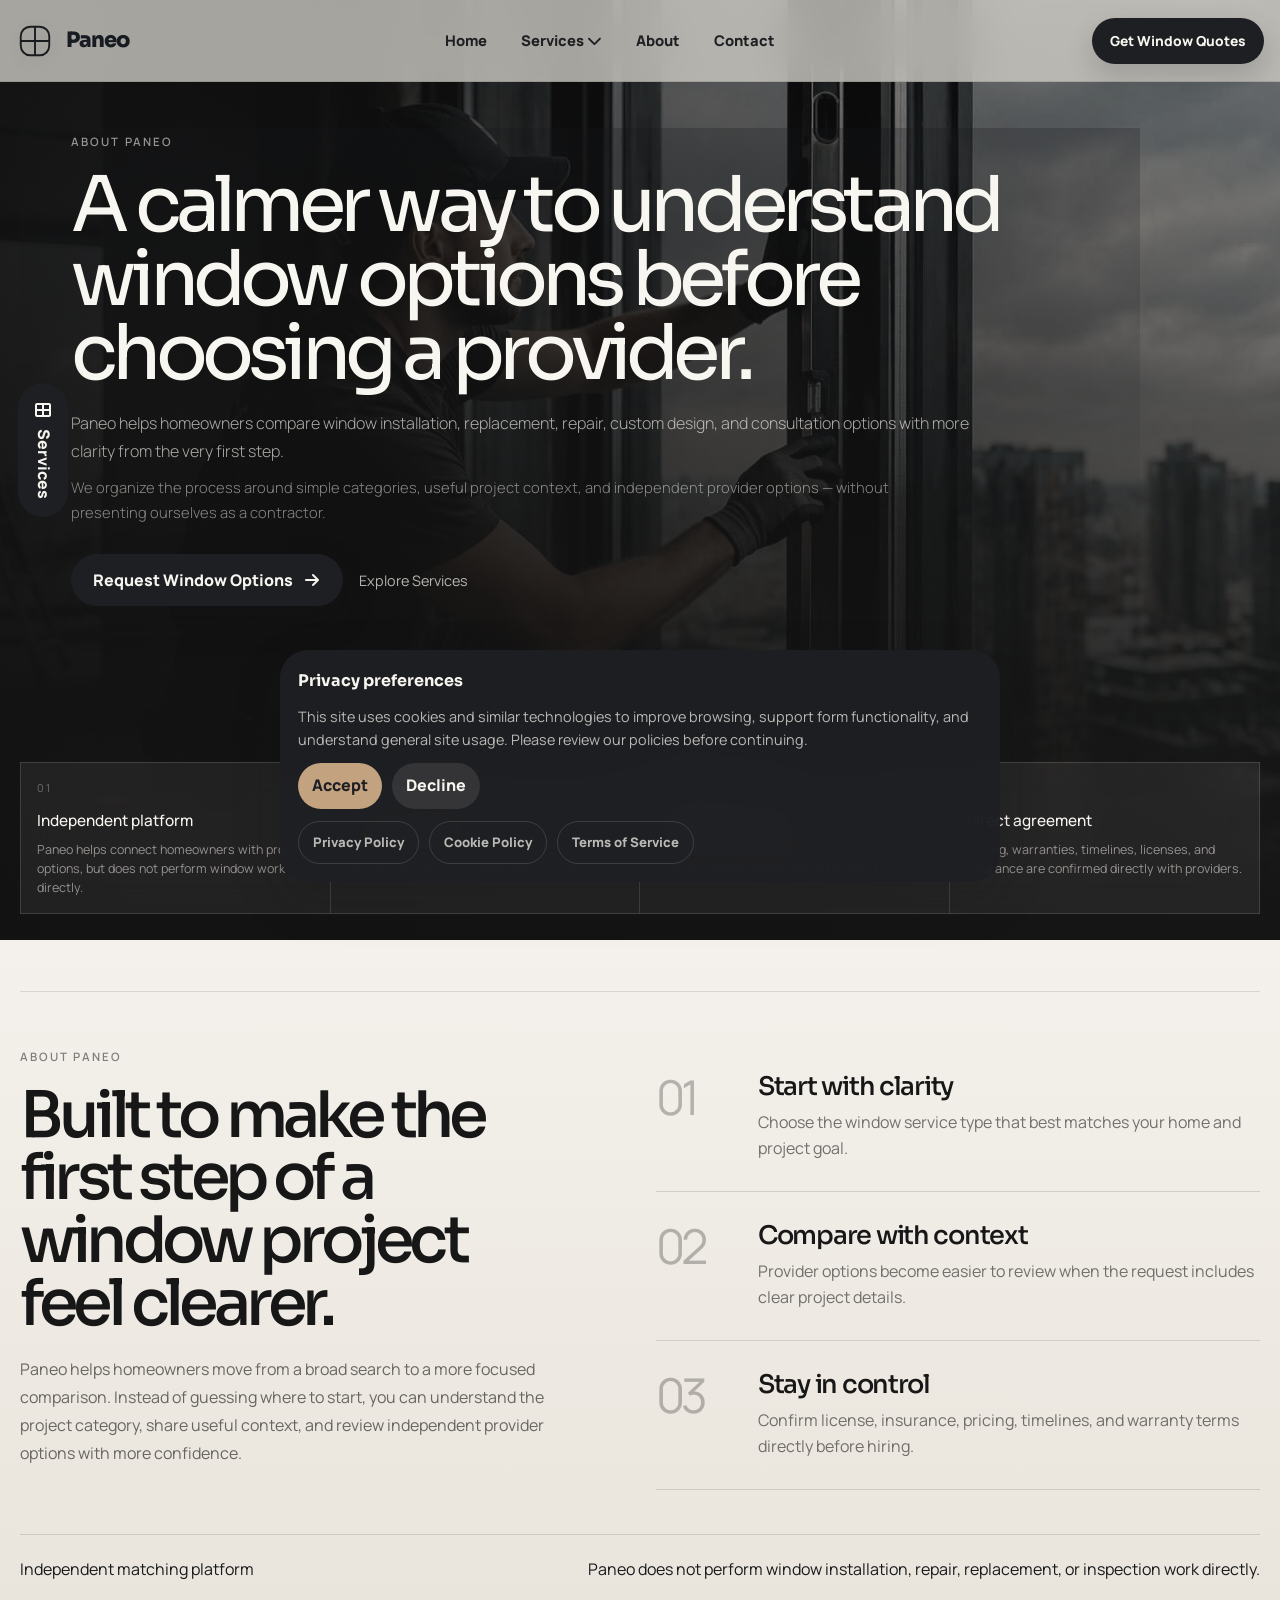
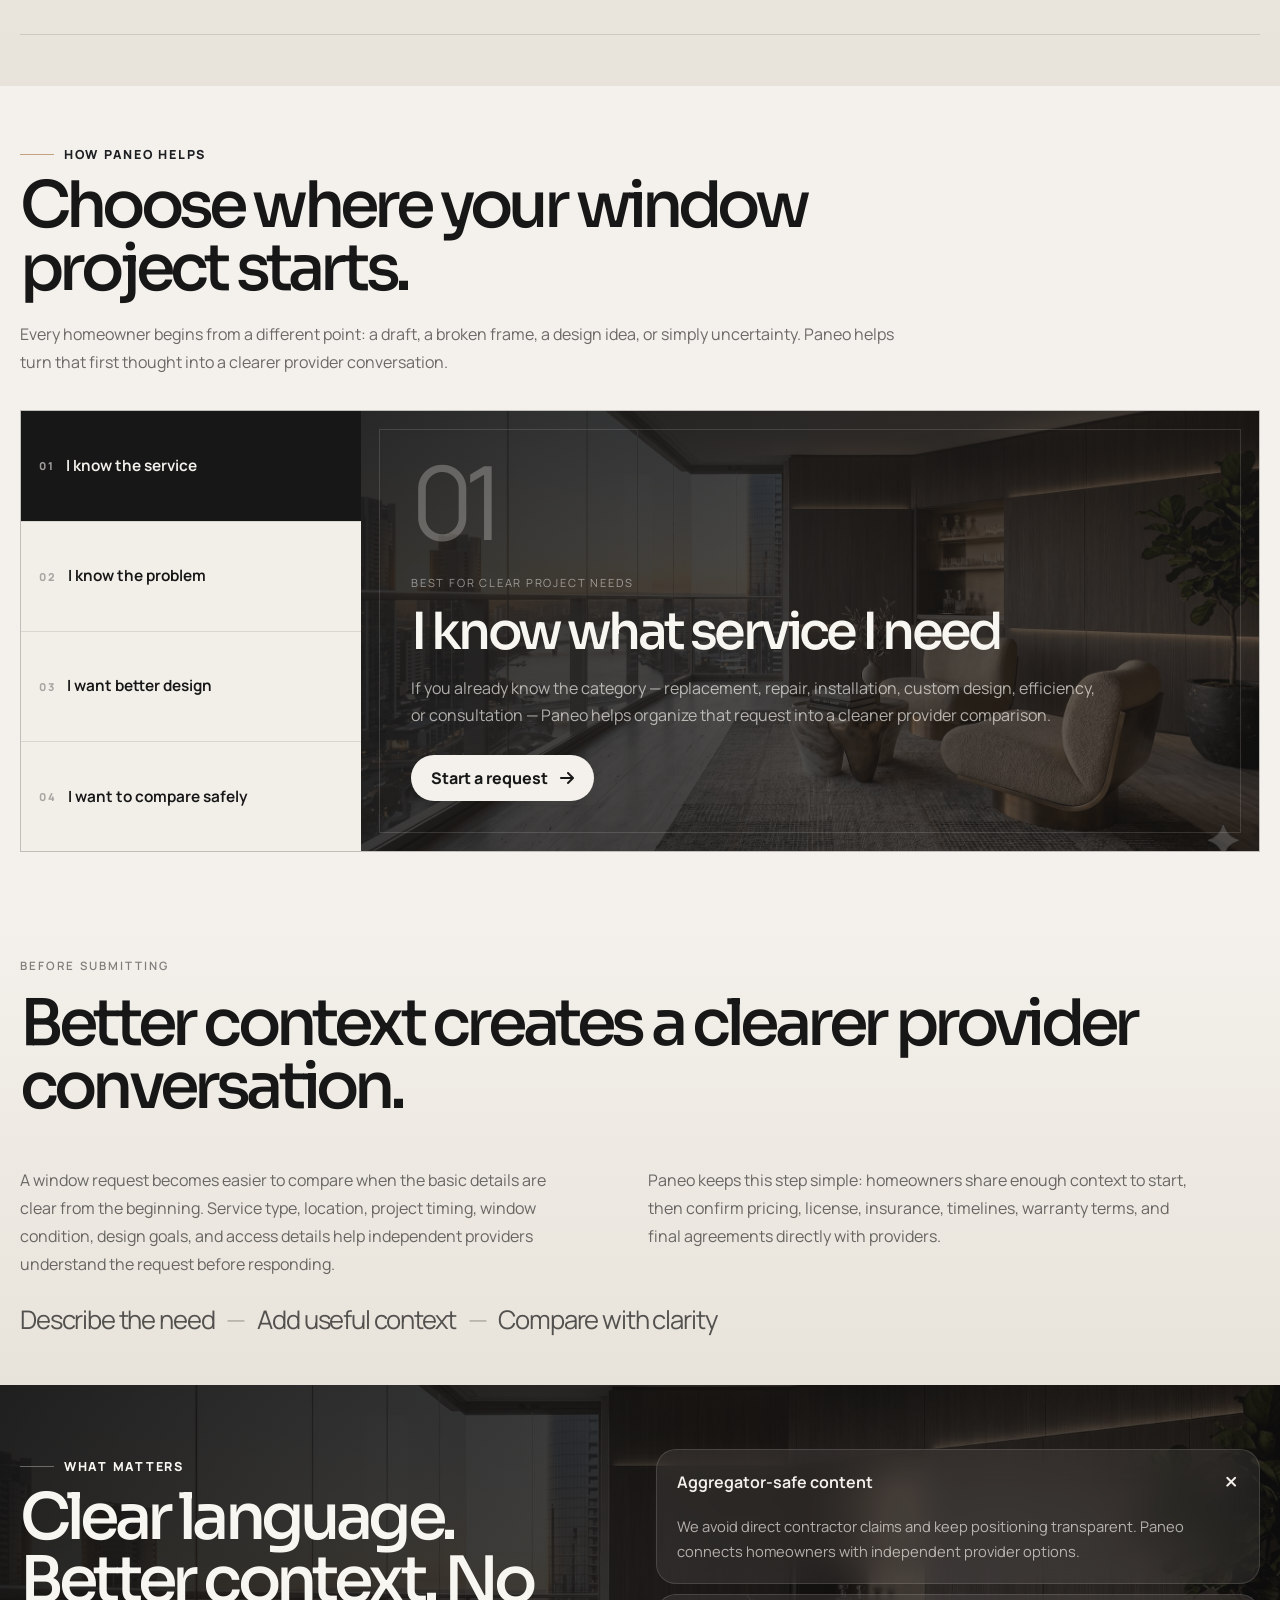
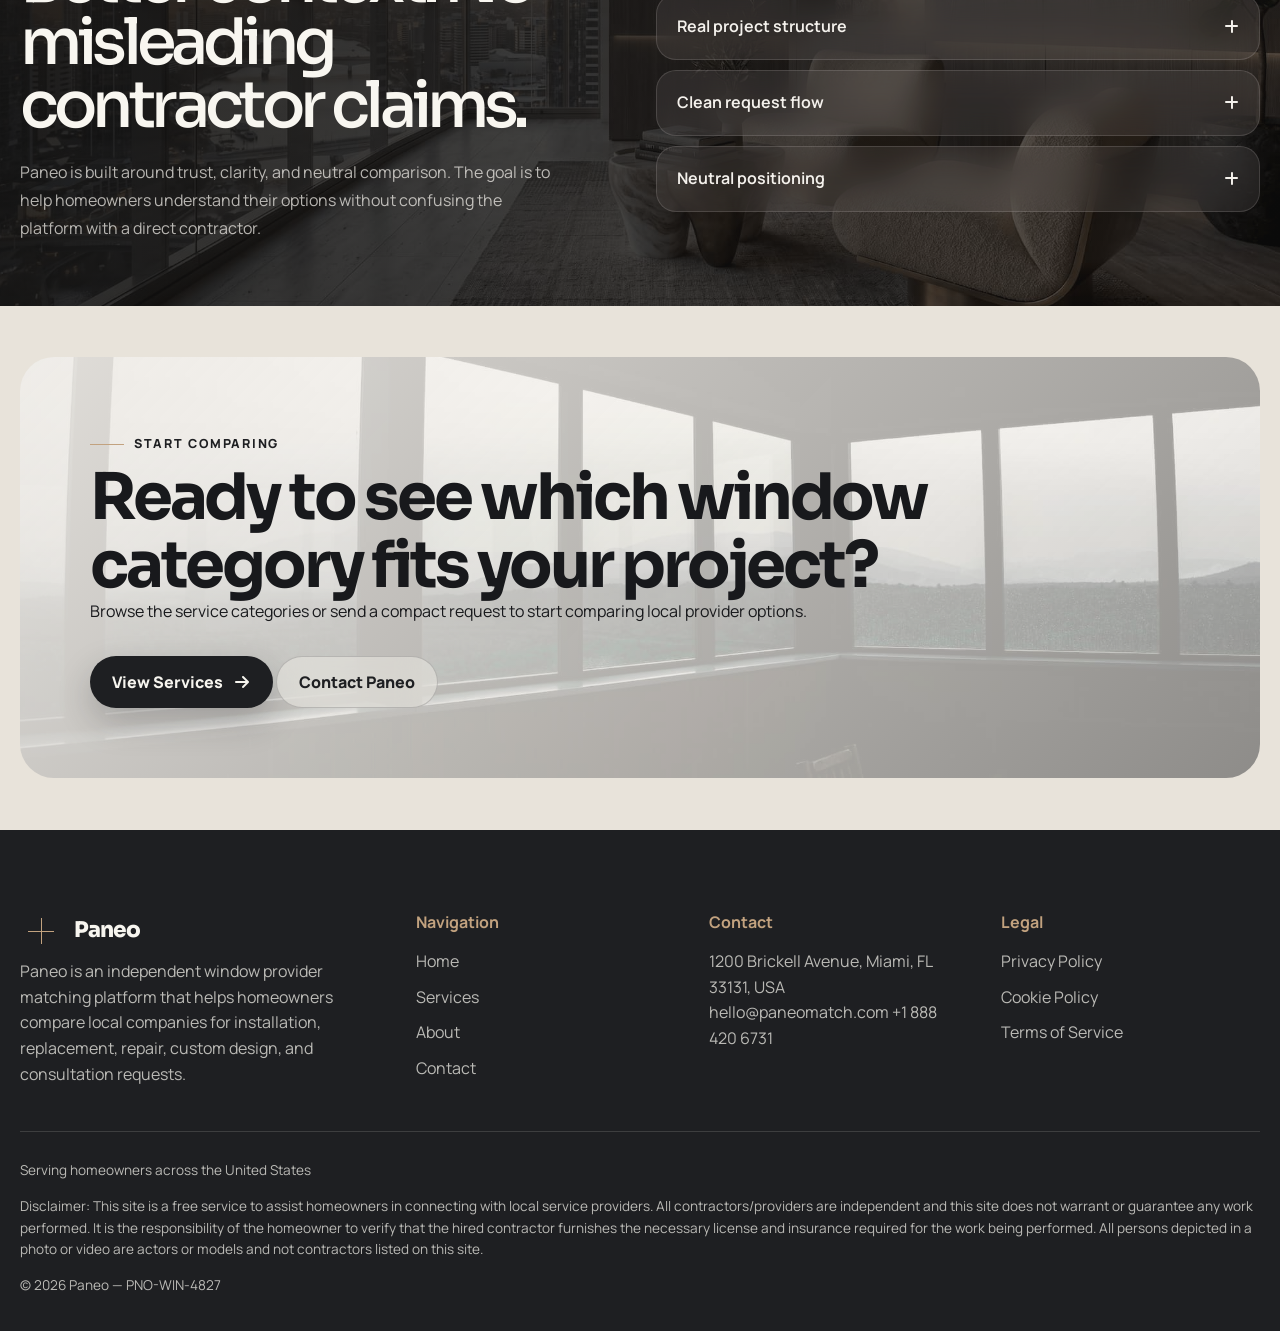
==== commit fb367ae9: "+" ====
--- a/about.html
+++ b/about.html
@@ -229,7 +229,6 @@
                             data-image="images/about/about-service.jpg">
                             <span>01</span>
                             <strong>I know the service</strong>
-                            <small>Start with a category</small>
                         </button>
 
                         <button class="about-path-tab" type="button" data-title="I only know the problem"
@@ -238,7 +237,7 @@
                             data-image="images/about/about-problem.jpg">
                             <span>02</span>
                             <strong>I know the problem</strong>
-                            <small>Start with symptoms</small>
+                     
                         </button>
 
                         <button class="about-path-tab" type="button" data-title="I want a better design"
@@ -247,7 +246,7 @@
                             data-image="images/about/about-design.jpg">
                             <span>03</span>
                             <strong>I want better design</strong>
-                            <small>Start with style goals</small>
+                            
                         </button>
 
                         <button class="about-path-tab" type="button" data-title="I want to compare safely"
@@ -256,7 +255,7 @@
                             data-image="images/about/about-verify.jpg">
                             <span>04</span>
                             <strong>I want to compare safely</strong>
-                            <small>Start with verification</small>
+                           
                         </button>
                     </div>
 
--- a/css/style.css
+++ b/css/style.css
@@ -1520,4 +1520,48 @@
         min-height: 42px !important;
         padding: 0 !important;
     }
-}+}
+
+/* Burger only tablet/mobile */
+
+.mobile-menu-toggle {
+    display: none !important;
+}
+
+.mobile-menu {
+    display: none;
+}
+
+@media (max-width: 1100px) {
+    .desktop-nav {
+        display: none !important;
+    }
+
+    .mobile-menu-toggle {
+        display: grid !important;
+        place-items: center;
+    }
+
+    .mobile-menu {
+        display: block;
+    }
+}
+
+@media (min-width: 1101px) {
+    .desktop-nav {
+        display: flex !important;
+    }
+
+    .mobile-menu-toggle,
+    .mobile-menu {
+        display: none !important;
+    }
+}
+
+/* MOBILE — hide home slider heading */
+@media (max-width: 640px) {
+    .home-slider-head {
+        display: none !important;
+    }
+}
+
--- a/css/about.css
+++ b/css/about.css
@@ -669,52 +669,138 @@
     margin-top: clamp(24px, 3vw, 36px);
 }
 
-/* ABOUT PAGE SECTION FLOW */
+/* ===============================
+   ABOUT PAGE — COMPACT SECTION FLOW
+================================ */
 
 .about-page .section {
     margin: 0 !important;
 }
 
 .about-page main>section {
-    margin-top: 0 !important;
-    margin-bottom: clamp(22px, 3vw, 42px) !important;
-}
-
-.about-page main>section:last-child {
-    margin-bottom: 0 !important;
-}
-
-/* ===============================
-   ABOUT FIXES (NO EXTRA SPACING)
-================================ */
-
-/* 1. HERO — убрать нижний padding + margin */
+    margin: 0 !important;
+}
+
+/* HERO — чуть компактнее снизу */
 .about-page .about-hero--gallery {
-    padding-bottom: 0 !important;
-    margin-bottom: 0 !important;
-}
-
-/* 2. STORY — убрать верхний padding */
+    padding-bottom: clamp(18px, 2vw, 28px) !important;
+}
+
+/* STORY — меньше воздуха внутри */
 .about-page .about-story-split-shell {
-    padding-top: 0 !important;
-}
-
-/* 3. PATH — убрать нижний padding */
-/* у тебя класс .about-path (не about-model) */
+    padding-top: clamp(36px, 4vw, 58px) !important;
+    padding-bottom: clamp(34px, 4vw, 54px) !important;
+}
+
+/* PATH — одна секция = один экран, компактнее */
 .about-page .about-path {
-    padding-bottom: 0 !important;
-}
-
-/* 4. PROOF — убрать нижний margin */
-.about-page .about-proof {
-    margin-bottom: 0 !important;
-}
-
-/* ДОП: если всё ещё есть зазор — это из-за section */
-.about-page main>section {
+    padding-top: clamp(34px, 4vw, 54px) !important;
+    padding-bottom: clamp(34px, 4vw, 54px) !important;
+}
+
+/* PROOF — компактная editorial секция */
+.about-page .about-proof-editorial-shell {
+    padding-top: clamp(30px, 4vw, 48px) !important;
+    padding-bottom: clamp(28px, 4vw, 44px) !important;
+}
+
+/* VALUES — меньше высота, но всё ещё premium */
+.about-page .about-values--accordion {
+    padding-top: clamp(46px, 5vw, 72px) !important;
+    padding-bottom: clamp(46px, 5vw, 72px) !important;
+}
+
+/* DISCLAIMER + CTA */
+.about-page .about-disclaimer,
+.about-page .about-cta {
+    padding-top: clamp(34px, 4vw, 54px) !important;
+    padding-bottom: clamp(34px, 4vw, 54px) !important;
+}
+
+/* расстояние у кнопок CTA */
+.about-page .about-cta-actions {
+    margin-top: clamp(20px, 2.5vw, 32px);
+}
+
+/* ===============================
+   TABLET + MOBILE — COMPACT ABOUT PATH TABS
+================================ */
+
+@media (max-width: 980px) {
+    .about-path-tab {
+        min-height: 48px !important;
+        padding: 8px 14px !important;
+        gap: 10px !important;
+        grid-template-columns: 32px minmax(0, 1fr) !important;
+    }
+
+    .about-path-tab span {
+        font-size: 0.58rem !important;
+        letter-spacing: 0.1em !important;
+    }
+
+    .about-path-tab strong {
+        font-size: 0.82rem !important;
+        line-height: 1.1 !important;
+    }
+
+    .about-path-tab small {
+        margin-top: 2px !important;
+        font-size: 0.64rem !important;
+        line-height: 1.15 !important;
+    }
+}
+
+@media (max-width: 640px) {
+    .about-path-tab {
+        min-height: 38px !important;
+        padding: 7px 12px !important;
+        border-radius: 0 !important;
+    }
+}
+
+/* ===============================
+   ABOUT PATH TABS — HORIZONTAL TEXT
+================================ */
+
+.about-path-tab {
+    display: flex !important;
+    align-items: center !important;
+    justify-content: flex-start !important;
+    gap: 12px !important;
+}
+
+.about-path-tab span,
+.about-path-tab strong,
+.about-path-tab small {
+    display: inline-flex !important;
+    width: auto !important;
+    max-width: none !important;
     margin: 0 !important;
-}
-/* PATH (about-model) — убрать верхний padding */
-.about-page .about-model.about-path {
-    padding-top: 0 !important;
+    white-space: nowrap !important;
+    text-align: left !important;
+}
+
+.about-path-tab span {
+    flex: 0 0 auto;
+}
+
+.about-path-tab strong {
+    flex: 0 0 auto;
+}
+
+.about-path-tab small {
+    flex: 0 1 auto;
+    opacity: 0.72;
+}
+
+@media (max-width: 980px) {
+    .about-path-tab {
+        overflow-x: auto;
+        scrollbar-width: none;
+    }
+
+    .about-path-tab::-webkit-scrollbar {
+        display: none;
+    }
 }
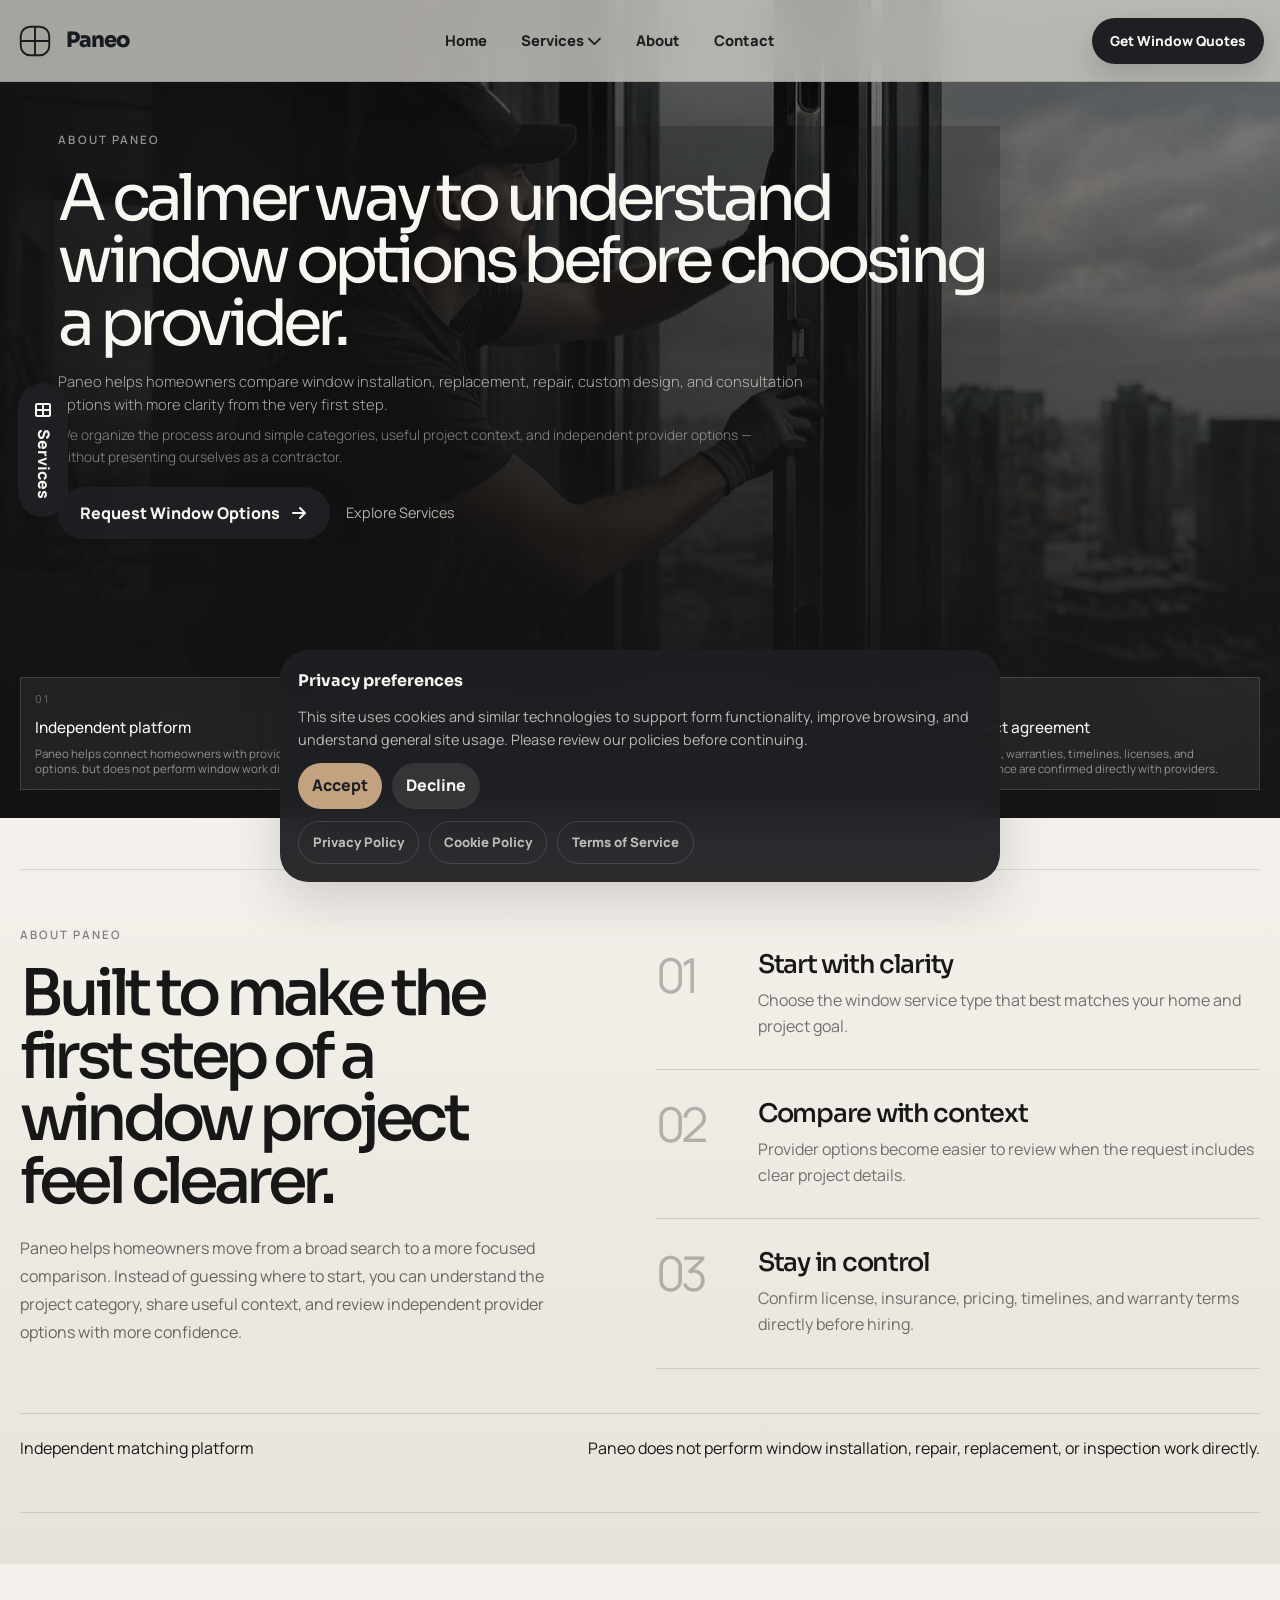
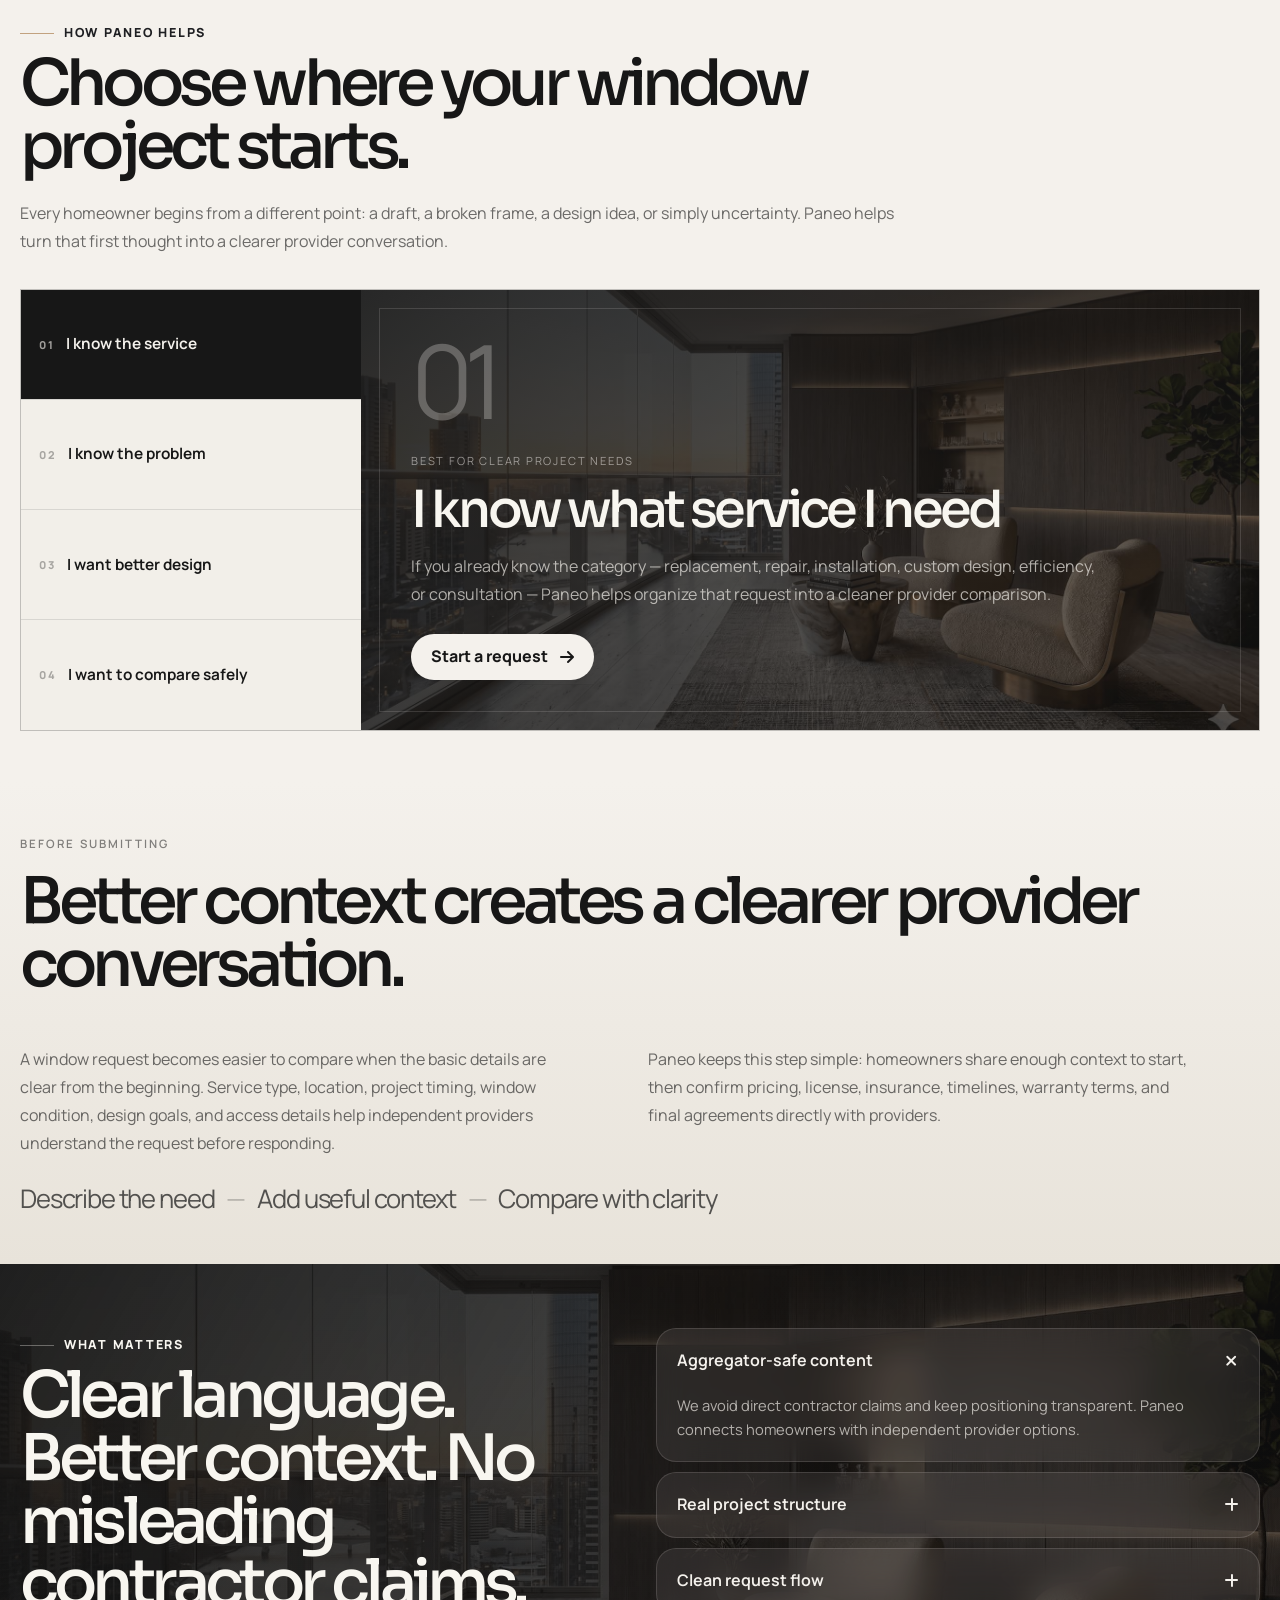
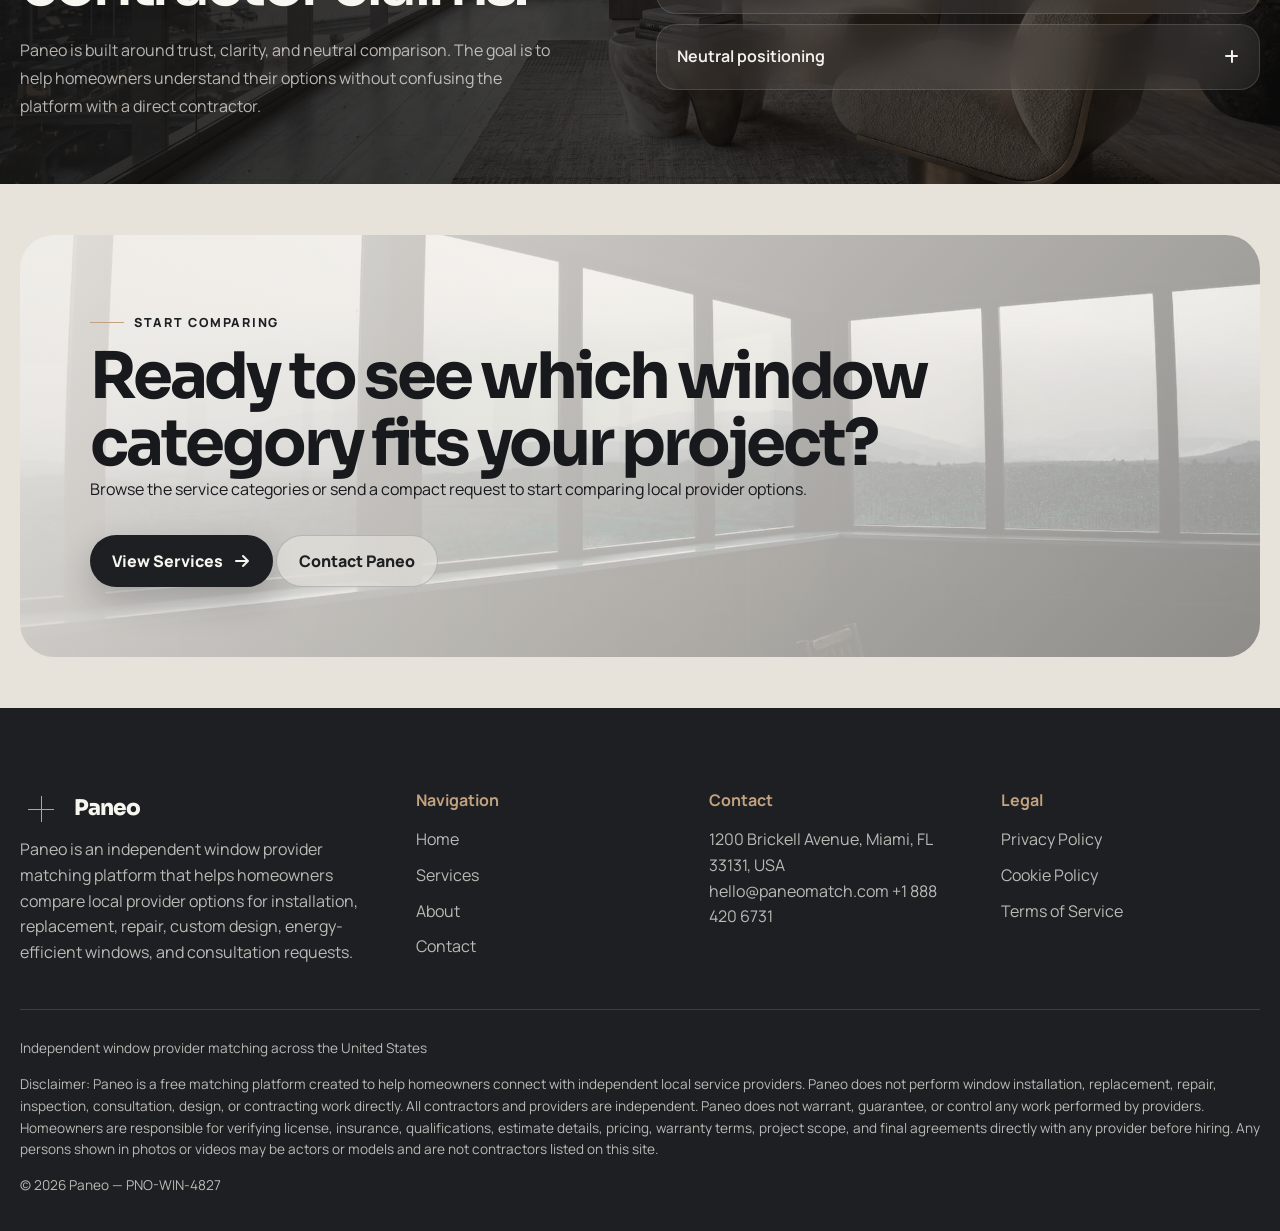
==== commit feebe83b: "+" ====
--- a/about.html
+++ b/about.html
@@ -90,7 +90,7 @@
 
     <main id="main">
 
-        <!-- HERO -->
+        
         <section class="about-hero about-hero--gallery">
             <div class="about-hero-bg">
                 <img src="images/about/about-hero.jpg" alt="Elegant modern home with large windows">
@@ -156,7 +156,7 @@
             </div>
         </section>
 
-        <!-- STORY -->
+        
         <section class="about-story about-story--split section">
             <div class="container about-story-split-shell">
                 <div class="about-story-split-grid">
@@ -208,7 +208,7 @@
             </div>
         </section>
 
-        <!-- INTERACTIVE PATH -->
+        
         <section class="about-model about-path section">
             <div class="container about-path-shell">
                 <div class="about-path-head reveal-up">
@@ -288,7 +288,7 @@
             </div>
         </section>
 
-        <!-- PROOF EDITORIAL -->
+        
         <section class="about-proof about-proof--editorial">
             <div class="container about-proof-editorial-shell">
                 <div class="about-proof-editorial-copy reveal-up">
@@ -323,7 +323,7 @@
             </div>
         </section>
 
-        <!-- VALUES ACCORDION -->
+        
         <section class="about-values about-values--accordion section">
             <div class="container values-accordion-layout">
                 <div class="values-content reveal-up">
@@ -390,7 +390,7 @@
                 </div>
             </div>
         </section>
-        <!-- CTA -->
+        
         <section class="about-cta section">
             <div class="container">
                 <div class="about-cta-card reveal-up">
--- a/css/style.css
+++ b/css/style.css
@@ -1,6 +1,4 @@
-/* ===============================
-   PANE0 / PANEO GLOBAL STYLES
-================================ */
+
 
 @import url("home.css");
 @import url("services.css");
@@ -10,9 +8,7 @@
 @import url("legal.css");
 
 
-/* ===============================
-   VARIABLES
-================================ */
+
 
 :root {
     --color-bg: #d1cfc7;
@@ -42,9 +38,7 @@
     --transition: 0.35s ease;
 }
 
-/* ===============================
-   RESET
-================================ */
+
 
 *,
 *::before,
@@ -116,9 +110,7 @@
     margin: 0;
 }
 
-/* ===============================
-   ACCESSIBILITY
-================================ */
+
 
 .skip-link {
     position: fixed;
@@ -142,9 +134,7 @@
     outline-offset: 4px;
 }
 
-/* ===============================
-   BASE LAYOUT
-================================ */
+
 
 .container {
     width: min(100% - 40px, var(--container));
@@ -235,9 +225,7 @@
     font-size: clamp(1rem, 1.3vw, 1.18rem);
 }
 
-/* ===============================
-   BUTTONS
-================================ */
+
 
 .btn {
     display: inline-flex;
@@ -286,9 +274,7 @@
     border-color: var(--color-dark);
 }
 
-/* ===============================
-   HEADER
-================================ */
+
 
 .site-header {
     position: fixed;
@@ -388,9 +374,7 @@
     color: var(--color-white);
 }
 
-/* ===============================
-   DROPDOWN
-================================ */
+
 
 .nav-dropdown {
     position: relative;
@@ -432,9 +416,7 @@
     background: rgba(194, 162, 127, 0.18);
 }
 
-/* ===============================
-   MOBILE MENU
-================================ */
+
 
 .mobile-menu {
     position: fixed;
@@ -506,9 +488,7 @@
     color: rgba(247, 245, 239, 0.78);
 }
 
-/* ===============================
-   STICKY LEFT SERVICE BUTTON
-================================ */
+
 
 .sticky-service-btn {
     position: fixed;
@@ -534,9 +514,7 @@
     color: var(--color-dark);
 }
 
-/* ===============================
-   CARDS
-================================ */
+
 
 .premium-card {
     position: relative;
@@ -585,9 +563,7 @@
     gap: 12px;
 }
 
-/* ===============================
-   FORMS
-================================ */
+
 
 .form-card {
     max-width: 560px;
@@ -651,9 +627,7 @@
     transform: scale(1);
 }
 
-/* ===============================
-   FOOTER
-================================ */
+
 
 .site-footer {
     position: relative;
@@ -710,9 +684,7 @@
     font-size: 0.85rem;
 }
 
-/* ===============================
-   COOKIE BANNER
-================================ */
+
 
 .cookie-banner {
     position: fixed;
@@ -774,9 +746,7 @@
     font-size: 0.82rem;
 }
 
-/* ===============================
-   ANIMATION HELPERS
-================================ */
+
 
 .reveal-up {
     opacity: 1;
@@ -813,9 +783,7 @@
     width: 100%;
 }
 
-/* ===============================
-   RESPONSIVE
-================================ */
+
 
 @media (max-width: 1100px) {
     .desktop-nav {
@@ -908,9 +876,7 @@
     }
 }
 
-/* ===============================
-   LOGO FIX
-================================ */
+
 
 .site-header .logo {
     display: inline-flex;
@@ -956,9 +922,7 @@
     transform: translateY(-50%);
 }
 
-/* ===============================
-   PREMIUM SIMPLE LOGO
-================================ */
+
 
 .logo-premium-simple {
     display: inline-flex;
@@ -969,28 +933,28 @@
     letter-spacing: -0.045em;
 }
 
-/* сама иконка */
+
 .logo-premium-simple .logo-icon {
     width: 38px;
     height: 38px;
     stroke: #1a1b1f;
     stroke-width: 2.4;
-    /* жирнее */
+    
     border-radius: 12px;
 
-    /* subtle depth */
+    
     filter: drop-shadow(0 4px 8px rgba(0, 0, 0, 0.08));
     transition: all 0.3s ease;
 }
 
-/* текст */
+
 .logo-premium-simple .logo-text {
     font-size: 1.32rem;
     color: #171b22;
     transition: 0.3s ease;
 }
 
-/* hover — дорогой subtle */
+
 .logo-premium-simple:hover .logo-icon {
     stroke: #b08a5e;
     transform: translateY(-1px);
@@ -1017,9 +981,7 @@
     font-weight: 850;
 }
 
-/* ===============================
-   PREMIUM COMPACT BURGER MENU
-================================ */
+
 
 .mobile-menu-toggle {
     display: none;
@@ -1206,9 +1168,7 @@
     }
 }
 
-/* ===============================
-   HEADER MOBILE POLISH
-================================ */
+
 
 .site-header.is-scrolled {
     background: rgba(247, 245, 239, 0.9);
@@ -1219,7 +1179,7 @@
     white-space: nowrap;
 }
 
-/* prettier desktop quote button */
+
 .header-actions .btn-primary {
     min-height: 46px;
     padding: 0 18px;
@@ -1228,7 +1188,7 @@
     box-shadow: 0 12px 28px rgba(17, 20, 26, 0.16);
 }
 
-/* mobile: make Get Window Quotes an icon button */
+
 @media (max-width: 760px) {
     .header-actions .btn-primary {
         width: 42px;
@@ -1266,7 +1226,7 @@
     }
 }
 
-/* smaller header on very small phones */
+
 @media (max-width: 420px) {
     .logo-premium-simple .logo-icon {
         width: 34px;
@@ -1289,9 +1249,7 @@
     }
 }
 
-/* ===============================
-   PREMIUM FULLSCREEN MOBILE MENU
-================================ */
+
 
 @media (max-width: 900px) {
     .header-actions .btn-primary {
@@ -1439,11 +1397,9 @@
     }
 }
 
-/* ===============================
-   FINAL ICON CENTER FIX
-================================ */
-
-/* все кнопки с иконками */
+
+
+
 .btn,
 .mobile-menu-toggle,
 .home-slider-btn,
@@ -1458,7 +1414,7 @@
     gap: 10px;
 }
 
-/* сама иконка */
+
 .btn i,
 .mobile-menu-toggle i,
 .home-slider-btn i,
@@ -1476,7 +1432,7 @@
     text-align: center !important;
 }
 
-/* Font Awesome внутри */
+
 .btn i::before,
 .mobile-menu-toggle i::before,
 .home-slider-btn i::before,
@@ -1487,7 +1443,7 @@
     line-height: 1 !important;
 }
 
-/* кнопка телефона в мобилке — только иконка */
+
 @media (max-width: 760px) {
     .header-actions .btn-primary[data-phone] {
         width: 42px !important;
@@ -1522,7 +1478,7 @@
     }
 }
 
-/* Burger only tablet/mobile */
+
 
 .mobile-menu-toggle {
     display: none !important;
@@ -1558,10 +1514,452 @@
     }
 }
 
-/* MOBILE — hide home slider heading */
+
 @media (max-width: 640px) {
     .home-slider-head {
         display: none !important;
     }
 }
 
+
+
+.header-actions {
+    display: flex;
+    align-items: center;
+    justify-content: flex-end;
+    gap: 10px;
+}
+
+
+.header-actions .btn-primary[data-phone] {
+    display: inline-flex !important;
+    align-items: center !important;
+    justify-content: center !important;
+    line-height: 1 !important;
+}
+
+
+.mobile-menu-toggle {
+    display: none !important;
+}
+
+
+@media (max-width: 1100px) {
+    .mobile-menu-toggle {
+        display: grid !important;
+        place-items: center !important;
+    }
+}
+
+
+@media (max-width: 900px) {
+    .header-actions .btn-primary[data-phone] {
+        position: relative;
+        width: 44px !important;
+        height: 44px !important;
+        min-width: 44px !important;
+        min-height: 44px !important;
+        padding: 0 !important;
+        border-radius: 50% !important;
+        font-size: 0 !important;
+        line-height: 1 !important;
+        display: grid !important;
+        place-items: center !important;
+        overflow: hidden;
+    }
+
+    .header-actions .btn-primary[data-phone]::before {
+        content: "\f095";
+        font-family: "Font Awesome 6 Free";
+        font-weight: 900;
+        position: absolute;
+        inset: 0;
+        display: grid;
+        place-items: center;
+        width: 100%;
+        height: 100%;
+        font-size: 15px;
+        line-height: 1;
+        color: currentColor;
+        transform: none !important;
+    }
+
+    .mobile-menu-toggle {
+        width: 44px !important;
+        height: 44px !important;
+        min-width: 44px !important;
+        min-height: 44px !important;
+        padding: 0 !important;
+        border-radius: 50% !important;
+        line-height: 1 !important;
+    }
+
+    .mobile-menu-toggle i {
+        display: grid !important;
+        place-items: center !important;
+        width: 100%;
+        height: 100%;
+        line-height: 1 !important;
+        font-size: 16px !important;
+        transform: none !important;
+    }
+
+    .mobile-menu-toggle i::before {
+        display: block !important;
+        line-height: 1 !important;
+    }
+}
+
+
+
+
+a,
+button,
+.btn,
+.logo,
+.logo-icon,
+.logo-text,
+.premium-card,
+.image-card,
+.factor-card,
+.service-option-card,
+.service-related-card,
+.service-feature,
+.process-card,
+.luxe-card,
+.review-card,
+.strip-item,
+.home-service-card,
+.home-usecase-item,
+.metric-tile,
+.contact-info-list a,
+.contact-info-list span,
+.faq-list details,
+.mobile-nav a,
+.mobile-services-toggle,
+.services-dropdown a,
+input,
+textarea,
+select {
+    transition:
+        color 0.28s ease,
+        background 0.28s ease,
+        border-color 0.28s ease,
+        box-shadow 0.28s ease,
+        transform 0.28s ease,
+        opacity 0.28s ease;
+}
+
+
+a:focus-visible,
+button:focus-visible,
+input:focus-visible,
+textarea:focus-visible,
+select:focus-visible {
+    outline: 2px solid rgba(194, 162, 127, 0.75);
+    outline-offset: 4px;
+}
+
+
+img {
+    transition: transform 0.7s ease, filter 0.7s ease;
+}
+
+a:hover img,
+.image-card:hover img,
+.home-service-card:hover img,
+.service-split-image:hover img,
+.service-snapshot-media:hover img {
+    transform: scale(1.045);
+}
+
+
+.btn {
+    position: relative;
+    overflow: hidden;
+}
+
+.btn::after {
+    content: "";
+    position: absolute;
+    inset: 0;
+    background: linear-gradient(120deg,
+            transparent 0%,
+            rgba(255, 255, 255, 0.18) 45%,
+            transparent 70%);
+    transform: translateX(-120%);
+    transition: transform 0.6s ease;
+}
+
+.btn:hover::after {
+    transform: translateX(120%);
+}
+
+.btn:hover {
+    transform: translateY(-3px);
+}
+
+.btn-primary:hover {
+    background: #000;
+    color: #f7f5ef;
+}
+
+.btn-ghost:hover,
+.btn-outline:hover {
+    background: #171717;
+    border-color: #171717;
+    color: #f7f5ef;
+}
+
+
+.site-header {
+    transition:
+        background 0.3s ease,
+        box-shadow 0.3s ease,
+        border-color 0.3s ease;
+}
+
+.site-header.is-scrolled {
+    background: rgba(247, 245, 239, 0.92);
+    border-color: rgba(23, 23, 23, 0.1);
+    box-shadow: 0 16px 40px rgba(17, 20, 26, 0.08);
+}
+
+
+.desktop-nav a,
+.nav-dropdown-toggle {
+    position: relative;
+}
+
+.desktop-nav a::after,
+.nav-dropdown-toggle::after {
+    content: "";
+    position: absolute;
+    left: 14px;
+    right: 14px;
+    bottom: 7px;
+    height: 1px;
+    background: #171717;
+    transform: scaleX(0);
+    transform-origin: left;
+    transition: transform 0.28s ease;
+}
+
+.desktop-nav a:hover::after,
+.nav-dropdown-toggle:hover::after {
+    transform: scaleX(1);
+}
+
+
+.services-dropdown a:hover {
+    background: rgba(23, 23, 23, 0.08);
+    transform: translateX(4px);
+}
+
+.services-dropdown a:hover i {
+    color: #171717;
+}
+
+
+.premium-card:hover,
+.factor-card:hover,
+.service-option-card:hover,
+.service-related-card:hover,
+.service-feature:hover,
+.process-card:hover,
+.luxe-card:hover,
+.review-card:hover,
+.strip-item:hover,
+.metric-tile:hover {
+    transform: translateY(-5px);
+    box-shadow: 0 24px 58px rgba(17, 20, 26, 0.14);
+}
+
+
+.service-feature:hover,
+.factor-card:hover,
+.service-option-card:hover,
+.strip-item:hover,
+.metric-tile:hover,
+.review-card:hover {
+    background: rgba(255, 255, 255, 0.64);
+    border-color: rgba(23, 23, 23, 0.16);
+}
+
+
+.factor-card:hover i,
+.service-option-card:hover i,
+.service-feature:hover i,
+.process-card:hover i,
+.strip-item:hover i,
+.metric-tile:hover i {
+    background: #171717;
+    color: #f7f5ef;
+}
+
+
+.service-verify-grid article:hover,
+.rail-item:hover,
+.contact-next-card:hover,
+.contact-note-card:hover {
+    background: rgba(244, 241, 236, 0.1);
+}
+
+
+.faq-list details {
+    overflow: hidden;
+}
+
+.faq-list details:hover {
+    background: rgba(255, 255, 255, 0.58);
+    border-color: rgba(23, 23, 23, 0.16);
+}
+
+.faq-list summary:hover {
+    color: #000;
+}
+
+
+input:hover,
+textarea:hover,
+select:hover {
+    border-color: rgba(23, 23, 23, 0.24);
+}
+
+input:focus,
+textarea:focus,
+select:focus {
+    border-color: rgba(194, 162, 127, 0.9);
+    box-shadow: 0 0 0 4px rgba(194, 162, 127, 0.14);
+}
+
+
+.logo-premium-simple:hover .logo-icon {
+    stroke: #b08a5e;
+    transform: translateY(-1px) scale(1.03);
+}
+
+.logo-premium-simple:hover .logo-text {
+    color: #b08a5e;
+}
+
+
+.mobile-nav a:hover,
+.mobile-services-toggle:hover {
+    background: rgba(23, 23, 23, 0.08);
+    transform: translateX(3px);
+}
+
+.mobile-services-list a:hover {
+    background: rgba(23, 23, 23, 0.08);
+    color: #171717;
+}
+
+
+.sticky-service-btn:hover {
+    transform: translateY(-50%) translateX(4px);
+    background: #f4f1ec;
+    color: #171717;
+}
+
+
+
+@media (max-width: 1100px) {
+    .section {
+        padding: clamp(34px, 5vw, 56px) 0;
+    }
+
+    h1 {
+        font-size: clamp(2.8rem, 8vw, 5.5rem);
+    }
+
+    h2 {
+        font-size: clamp(2rem, 6vw, 4.2rem);
+    }
+
+    .desktop-nav {
+        display: none !important;
+    }
+
+    .mobile-menu-toggle {
+        display: grid !important;
+    }
+}
+
+@media (max-width: 760px) {
+    .section {
+        padding: 32px 0;
+    }
+
+    .container,
+    .footer-container {
+        width: min(100% - 28px, var(--container));
+    }
+
+    h1,
+    h2,
+    h3,
+    p,
+    .lead {
+        overflow-wrap: break-word;
+    }
+
+    .lead {
+        font-size: 0.92rem;
+        line-height: 1.55;
+    }
+
+    .btn {
+        min-height: 48px;
+        padding: 13px 18px;
+        font-size: 0.88rem;
+    }
+
+    .section-header {
+        text-align: center;
+        margin-left: auto;
+        margin-right: auto;
+    }
+
+    .section-header .eyebrow {
+        justify-content: center;
+    }
+
+    .section-header .lead {
+        margin-left: auto;
+        margin-right: auto;
+    }
+
+    .sticky-service-btn {
+        display: none;
+    }
+
+    .footer-top {
+        gap: 26px;
+    }
+}
+
+@media (max-width: 480px) {
+    h1 {
+        font-size: clamp(2.45rem, 14vw, 3.8rem);
+        line-height: 1.02;
+    }
+
+    h2 {
+        font-size: clamp(1.8rem, 9vw, 2.55rem);
+        line-height: 1.05;
+    }
+
+    h3 {
+        font-size: 1.18rem;
+    }
+
+    .btn {
+        width: 100%;
+    }
+
+    .cookie-banner {
+        width: calc(100% - 20px);
+        padding: 14px;
+    }
+}
--- a/css/about.css
+++ b/css/about.css
@@ -1,6 +1,4 @@
-/* ===============================
-   ABOUT PAGE — CLEAN LUXURY
-================================ */
+
 
 .about-hero,
 .about-story,
@@ -13,9 +11,7 @@
     overflow: hidden;
 }
 
-/* ===============================
-   HERO
-================================ */
+
 
 .about-hero--gallery {
     min-height: min(760px, calc(100vh - var(--header-height, 82px)));
@@ -157,9 +153,7 @@
     line-height: 1.5;
 }
 
-/* ===============================
-   STORY
-================================ */
+
 
 .about-story--split {
     background: linear-gradient(180deg, #f4f1ec, #e8e3da);
@@ -237,9 +231,7 @@
     border-top: 1px solid rgba(23, 23, 23, 0.14);
 }
 
-/* ===============================
-   PATH
-================================ */
+
 
 .about-path {
     padding-block: clamp(60px, 8vw, 105px);
@@ -400,9 +392,7 @@
     font-weight: 750;
 }
 
-/* ===============================
-   PROOF
-================================ */
+
 
 .about-proof--editorial {
     padding: 0;
@@ -440,9 +430,7 @@
     font-style: normal;
 }
 
-/* ===============================
-   VALUES ACCORDION
-================================ */
+
 
 .about-values--accordion {
     position: relative;
@@ -569,9 +557,7 @@
     transform: rotate(45deg);
 }
 
-/* ===============================
-   DISCLAIMER + CTA
-================================ */
+
 
 .about-disclaimer {
     background: #f4f1ec;
@@ -608,9 +594,7 @@
         url("../images/about/about-cta-window.jpg") center/cover no-repeat;
 }
 
-/* ===============================
-   RESPONSIVE
-================================ */
+
 
 @media (max-width: 980px) {
 
@@ -669,9 +653,7 @@
     margin-top: clamp(24px, 3vw, 36px);
 }
 
-/* ===============================
-   ABOUT PAGE — COMPACT SECTION FLOW
-================================ */
+
 
 .about-page .section {
     margin: 0 !important;
@@ -681,50 +663,48 @@
     margin: 0 !important;
 }
 
-/* HERO — чуть компактнее снизу */
+
 .about-page .about-hero--gallery {
     padding-bottom: clamp(18px, 2vw, 28px) !important;
 }
 
-/* STORY — меньше воздуха внутри */
+
 .about-page .about-story-split-shell {
     padding-top: clamp(36px, 4vw, 58px) !important;
     padding-bottom: clamp(34px, 4vw, 54px) !important;
 }
 
-/* PATH — одна секция = один экран, компактнее */
+
 .about-page .about-path {
     padding-top: clamp(34px, 4vw, 54px) !important;
     padding-bottom: clamp(34px, 4vw, 54px) !important;
 }
 
-/* PROOF — компактная editorial секция */
+
 .about-page .about-proof-editorial-shell {
     padding-top: clamp(30px, 4vw, 48px) !important;
     padding-bottom: clamp(28px, 4vw, 44px) !important;
 }
 
-/* VALUES — меньше высота, но всё ещё premium */
+
 .about-page .about-values--accordion {
     padding-top: clamp(46px, 5vw, 72px) !important;
     padding-bottom: clamp(46px, 5vw, 72px) !important;
 }
 
-/* DISCLAIMER + CTA */
+
 .about-page .about-disclaimer,
 .about-page .about-cta {
     padding-top: clamp(34px, 4vw, 54px) !important;
     padding-bottom: clamp(34px, 4vw, 54px) !important;
 }
 
-/* расстояние у кнопок CTA */
+
 .about-page .about-cta-actions {
     margin-top: clamp(20px, 2.5vw, 32px);
 }
 
-/* ===============================
-   TABLET + MOBILE — COMPACT ABOUT PATH TABS
-================================ */
+
 
 @media (max-width: 980px) {
     .about-path-tab {
@@ -759,9 +739,7 @@
     }
 }
 
-/* ===============================
-   ABOUT PATH TABS — HORIZONTAL TEXT
-================================ */
+
 
 .about-path-tab {
     display: flex !important;
@@ -803,4 +781,102 @@
     .about-path-tab::-webkit-scrollbar {
         display: none;
     }
+}
+
+
+
+.about-page .about-hero.about-hero--gallery {
+    min-height: calc(100vh - var(--header-height, 82px));
+    padding-top: clamp(86px, 8vw, 112px) !important;
+    padding-bottom: clamp(18px, 2.4vw, 28px) !important;
+}
+
+.about-page .about-hero-copy {
+    max-width: 980px;
+    padding-left: clamp(0px, 3vw, 42px);
+}
+
+.about-page .about-hero h1 {
+    max-width: 980px;
+    font-size: clamp(2.25rem, 5vw, 4.8rem);
+    line-height: 0.98;
+}
+
+.about-page .about-hero .lead {
+    max-width: 780px;
+    margin-top: 14px;
+    font-size: clamp(0.92rem, 1vw, 1rem);
+    line-height: 1.58;
+}
+
+.about-page .about-hero-subtext {
+    max-width: 740px;
+    margin-top: 8px;
+    font-size: 0.86rem;
+    line-height: 1.55;
+}
+
+.about-page .about-hero-actions {
+    margin-top: 20px;
+}
+
+.about-page .about-hero-gallery {
+    margin-top: clamp(18px, 2.8vw, 28px);
+}
+
+.about-page .about-hero-gallery article {
+    min-height: 86px;
+    padding: 12px 14px;
+}
+
+.about-page .about-hero-gallery span {
+    margin-bottom: 8px;
+}
+
+.about-page .about-hero-gallery p {
+    margin-top: 5px;
+    font-size: 0.72rem;
+    line-height: 1.35;
+}
+
+
+@media (max-width: 980px) {
+    .about-page .about-hero-copy {
+        padding-bottom: 0 !important;
+    }
+}
+
+
+
+@media (max-width: 640px) {
+    .about-cta-actions {
+        width: 100%;
+        display: grid;
+        grid-template-columns: 1fr;
+        gap: 12px;
+        margin-top: 22px;
+    }
+
+    .about-cta-actions .btn,
+    .about-cta-actions a {
+        width: 100%;
+        min-height: 48px;
+        display: inline-flex;
+        align-items: center;
+        justify-content: center;
+        gap: 10px;
+        padding: 0 18px;
+        border-radius: 999px;
+        text-align: center;
+        font-size: 0.9rem;
+        font-weight: 700;
+        line-height: 1;
+    }
+
+    .about-cta-actions i {
+        display: grid;
+        place-items: center;
+        line-height: 1;
+        font-size: 0.9rem;
+    }
 }
